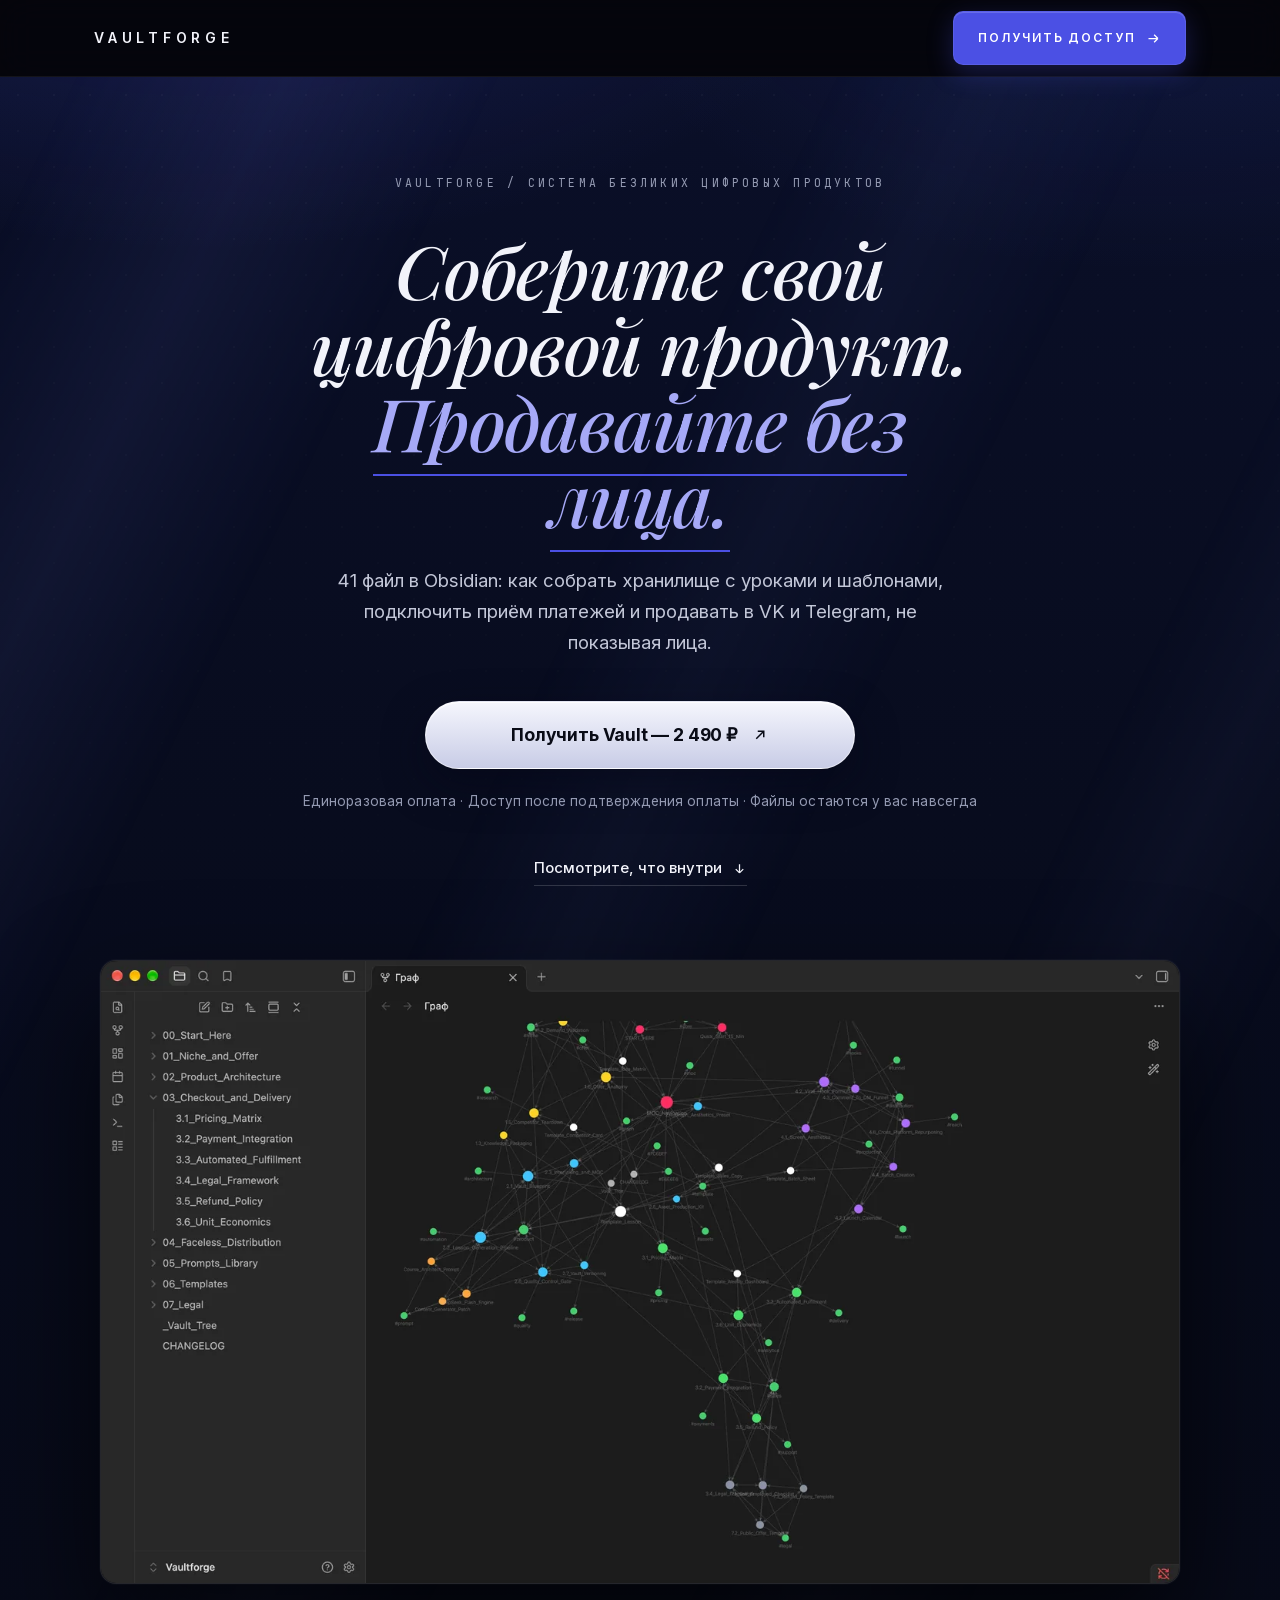
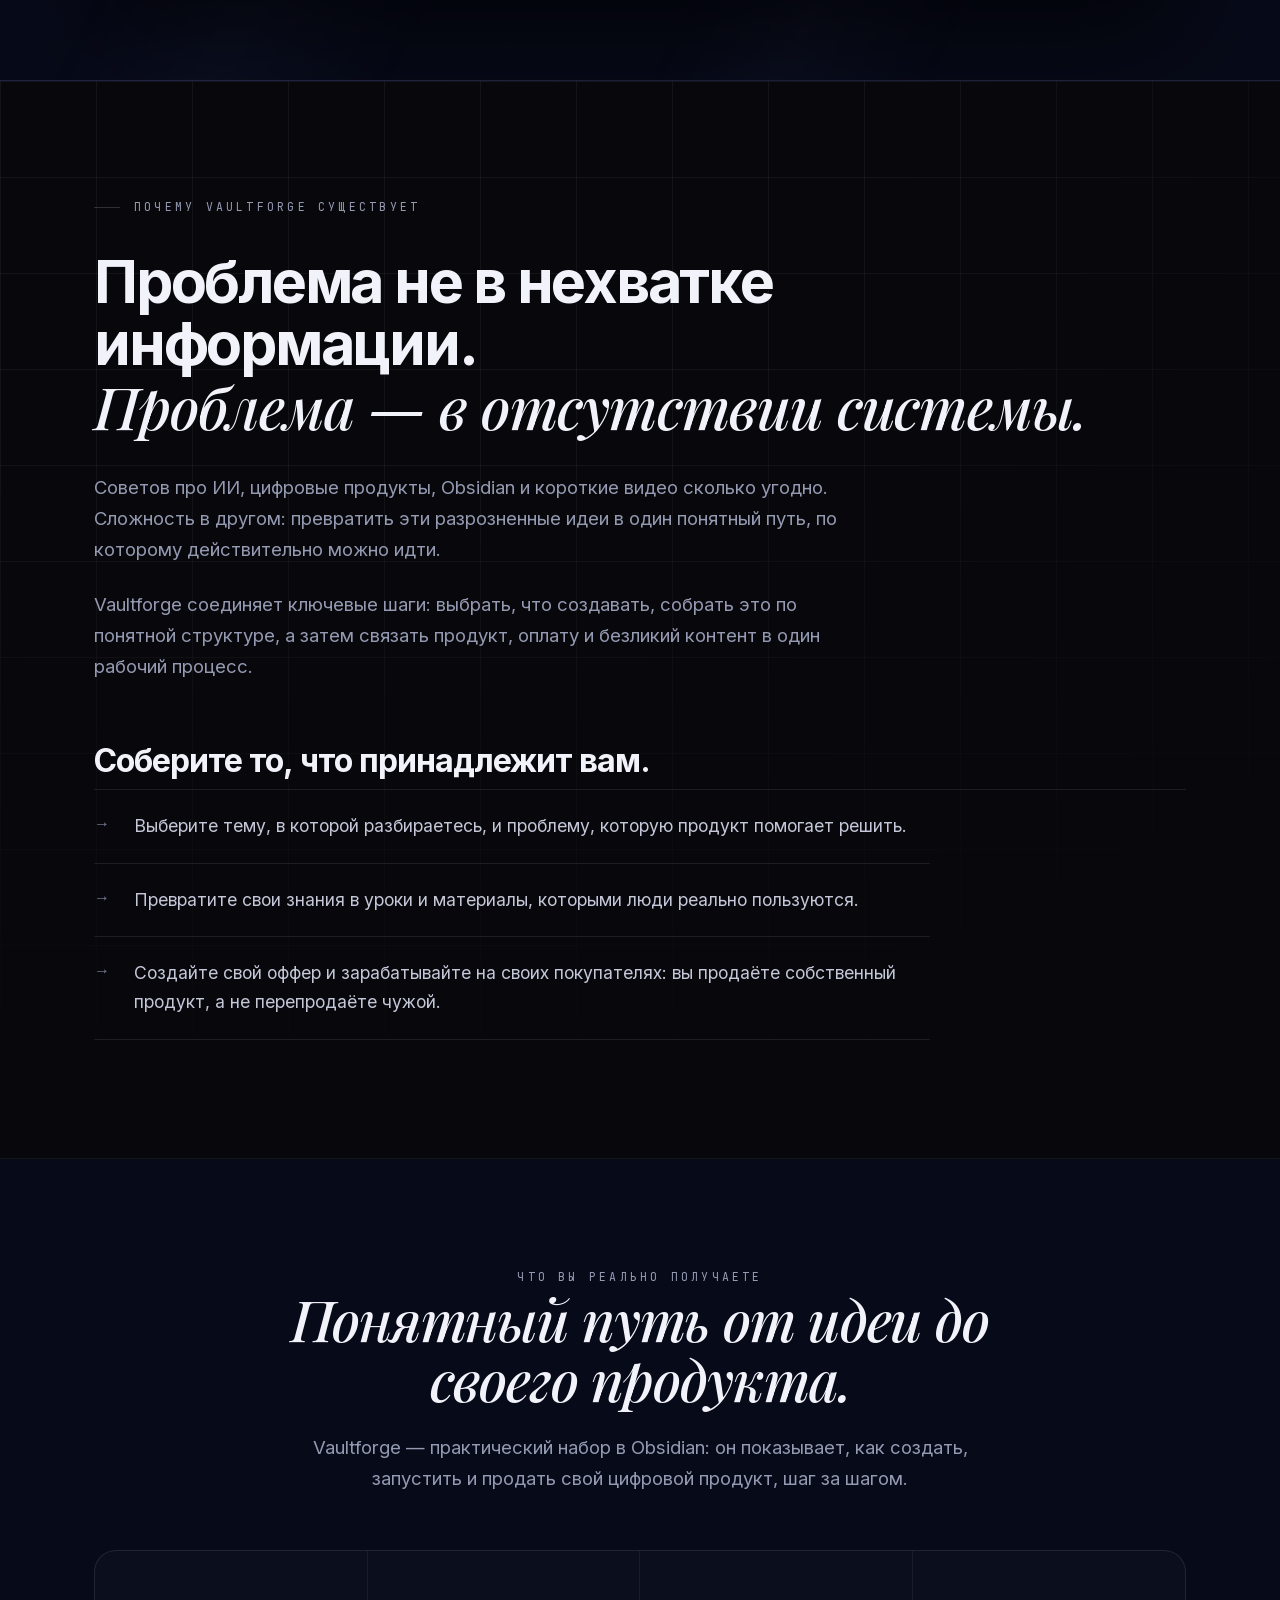
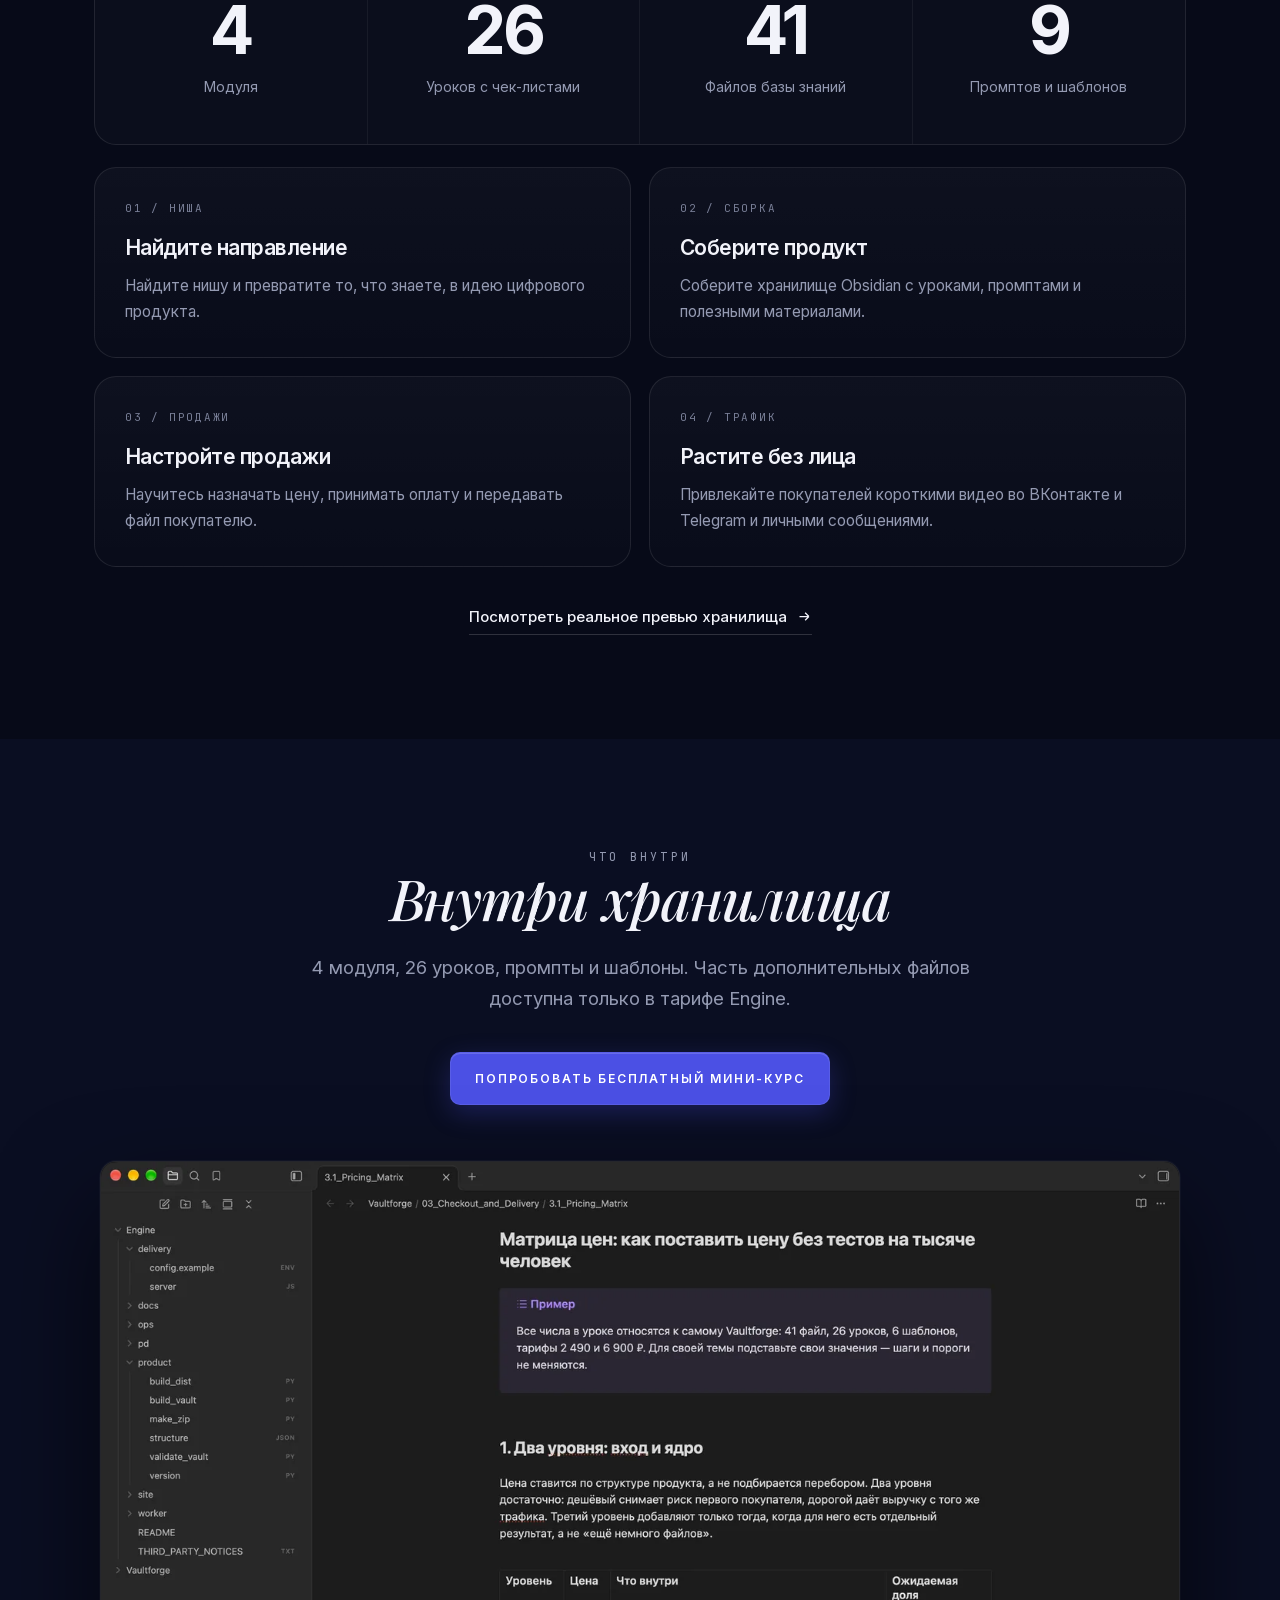
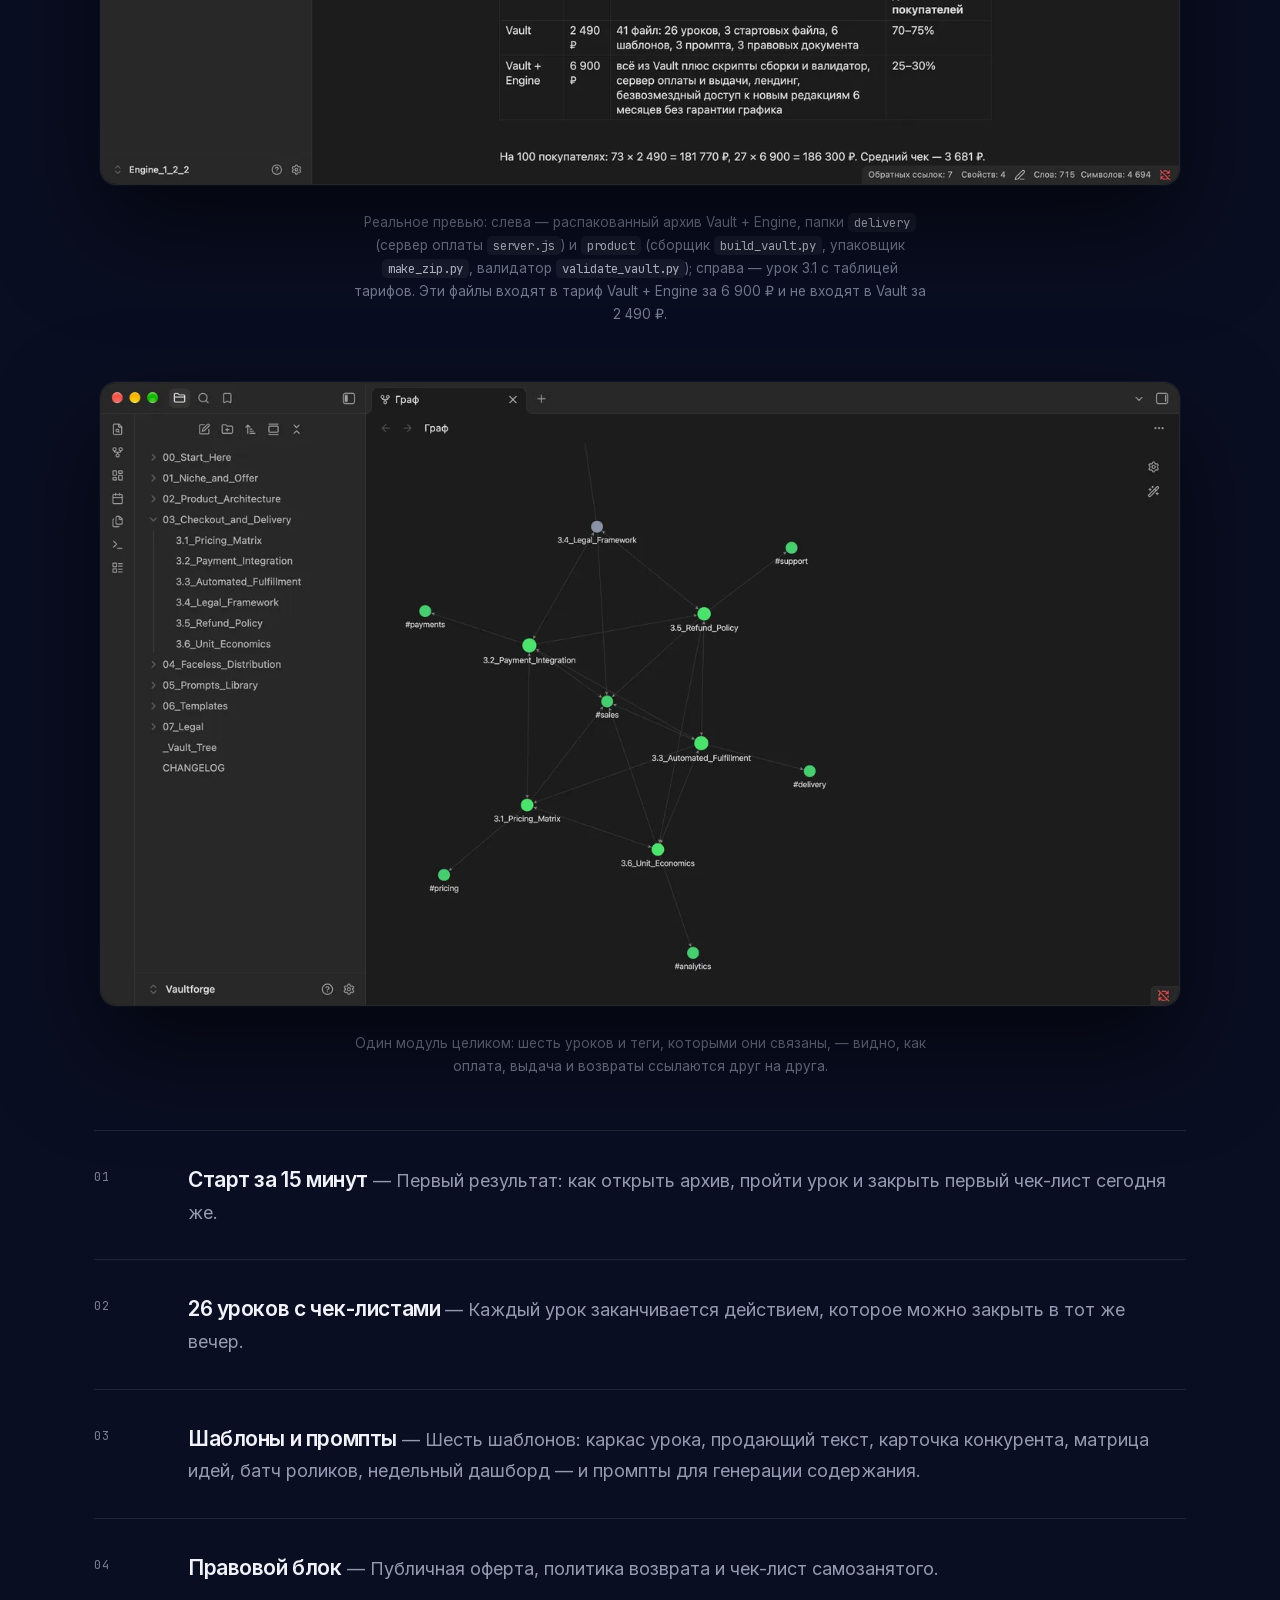
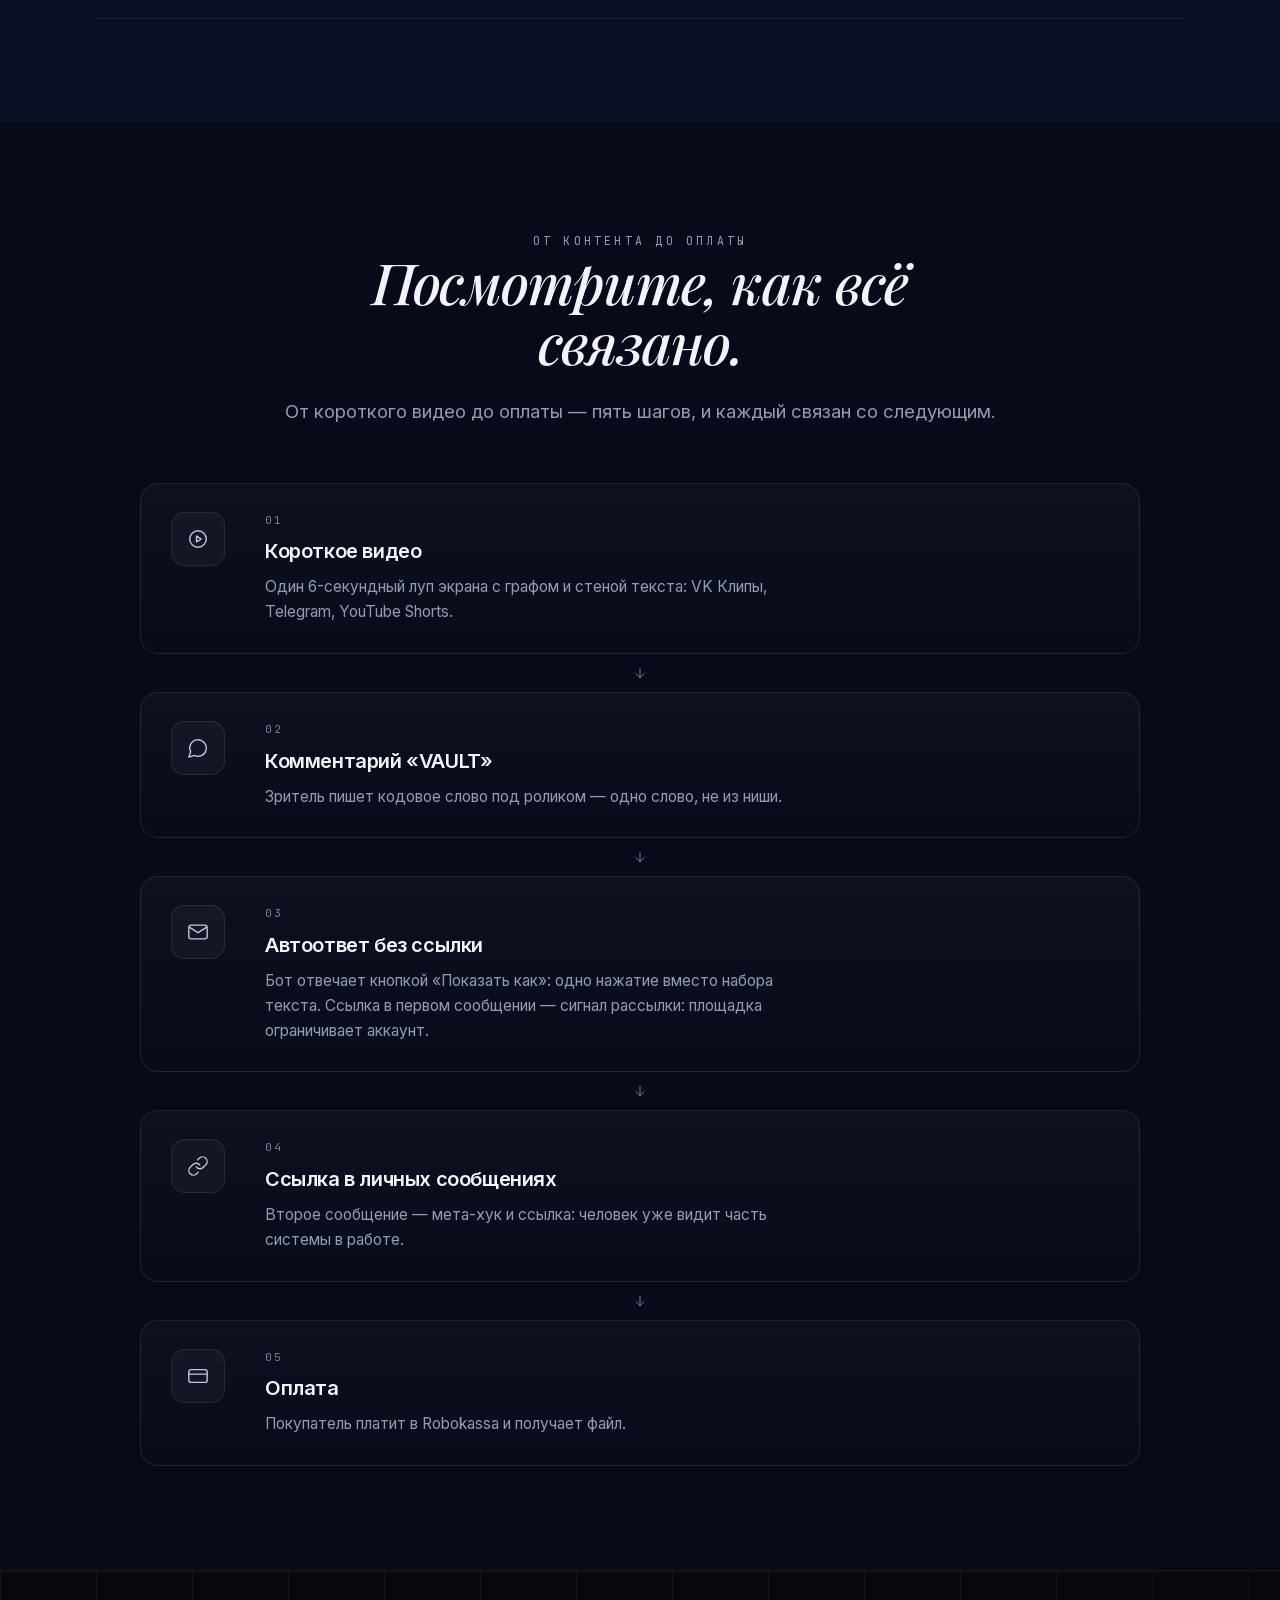
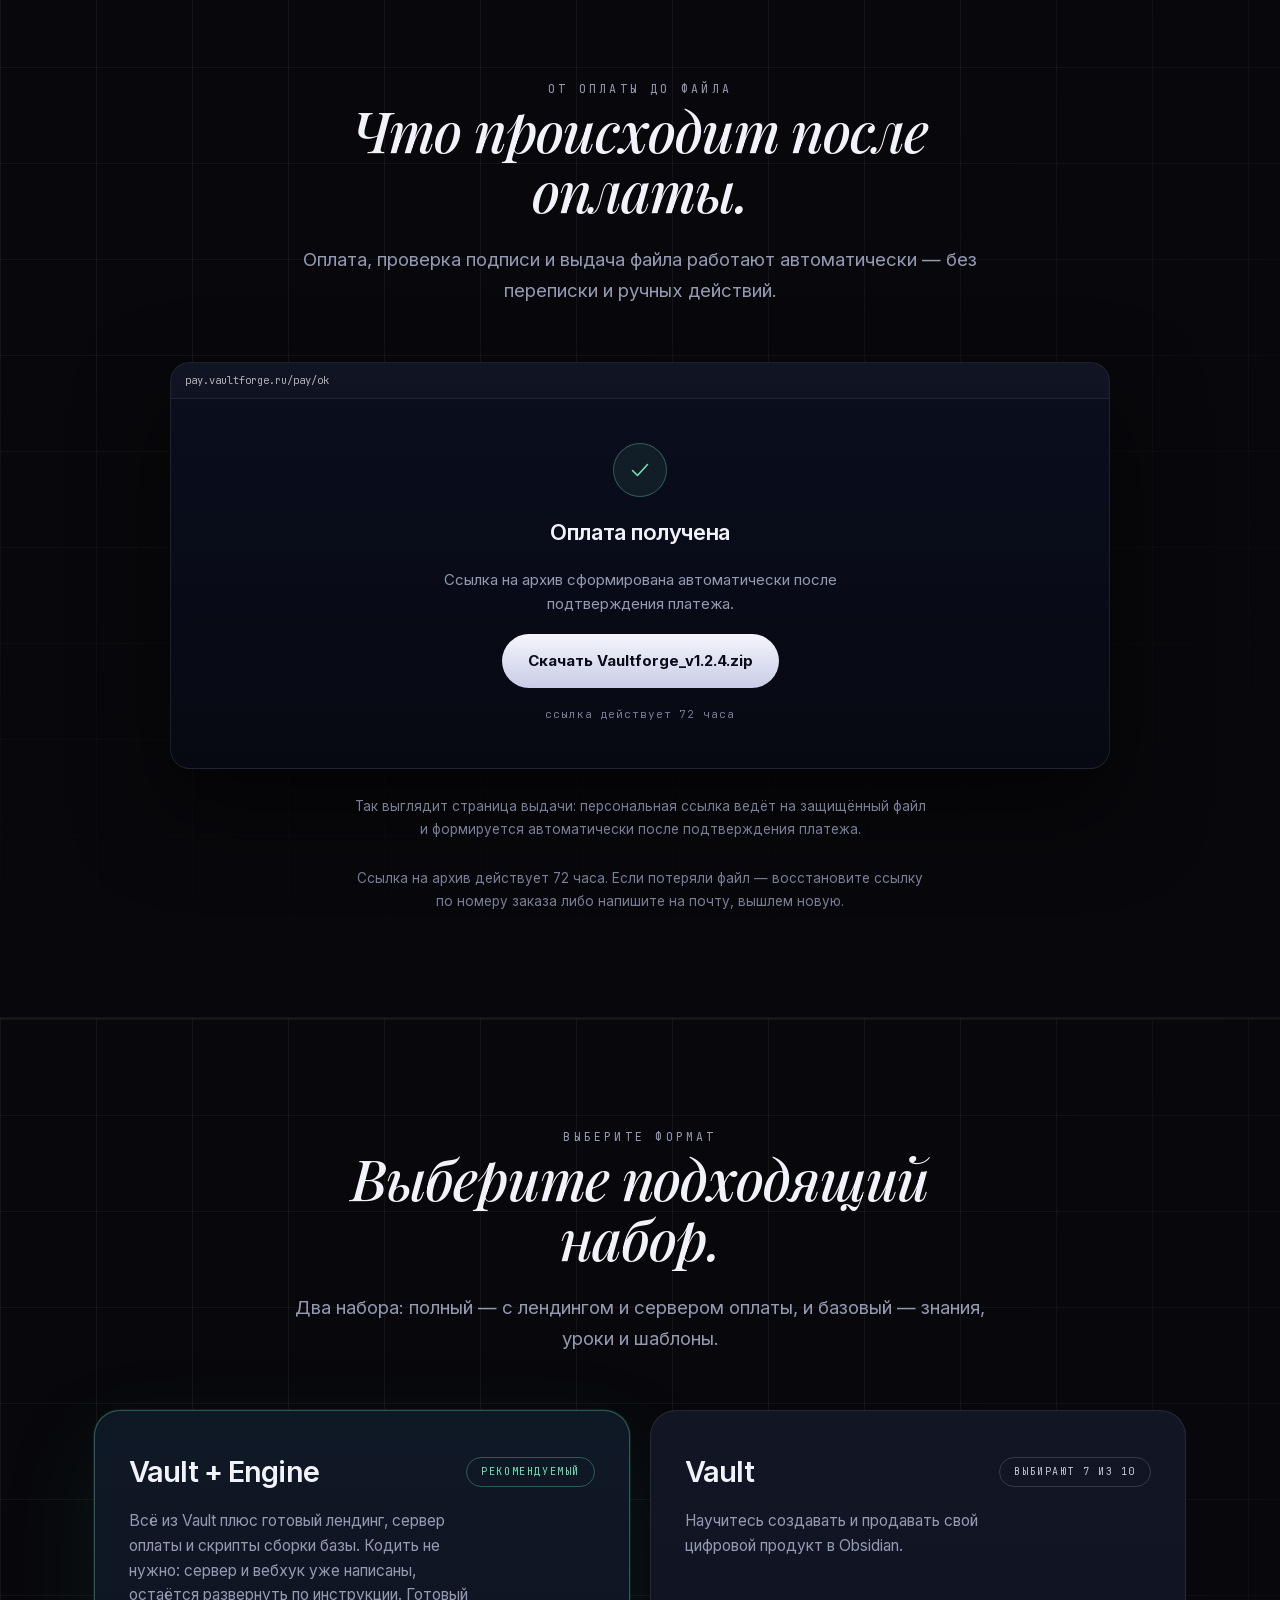
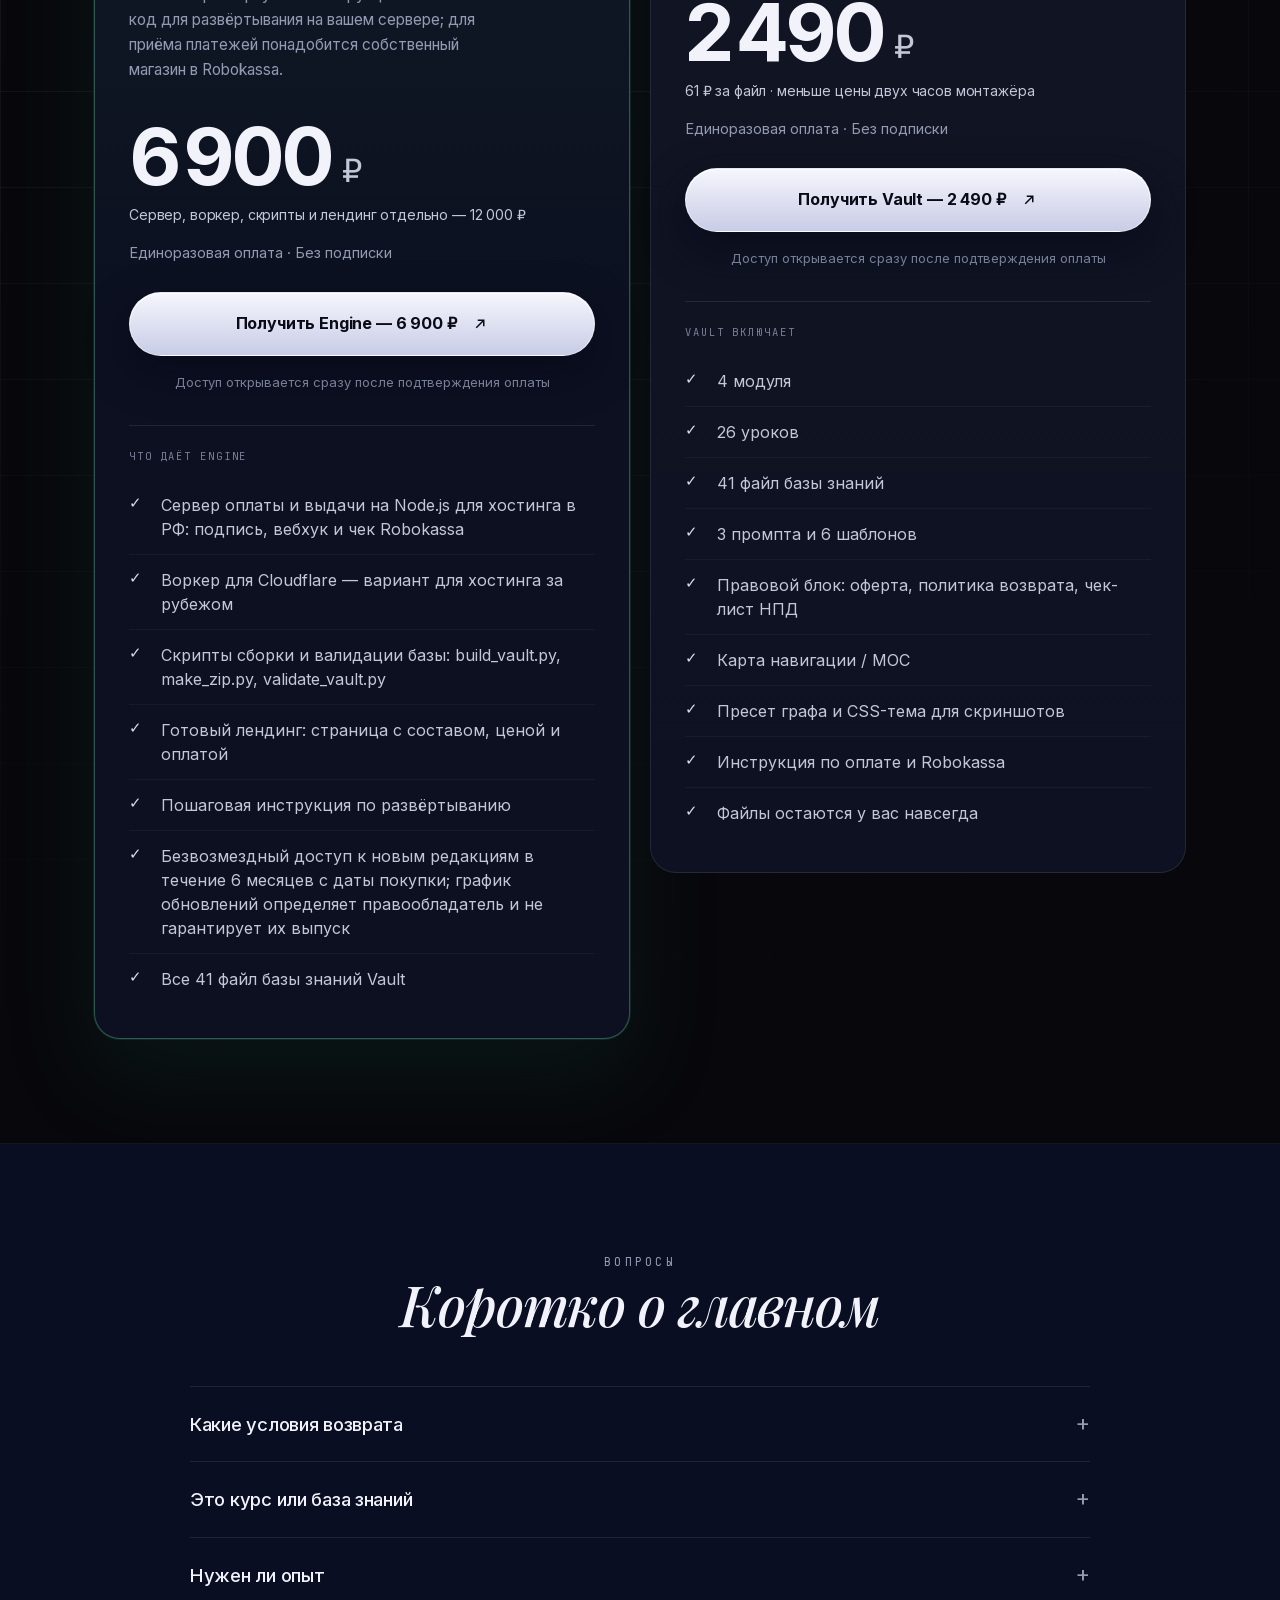
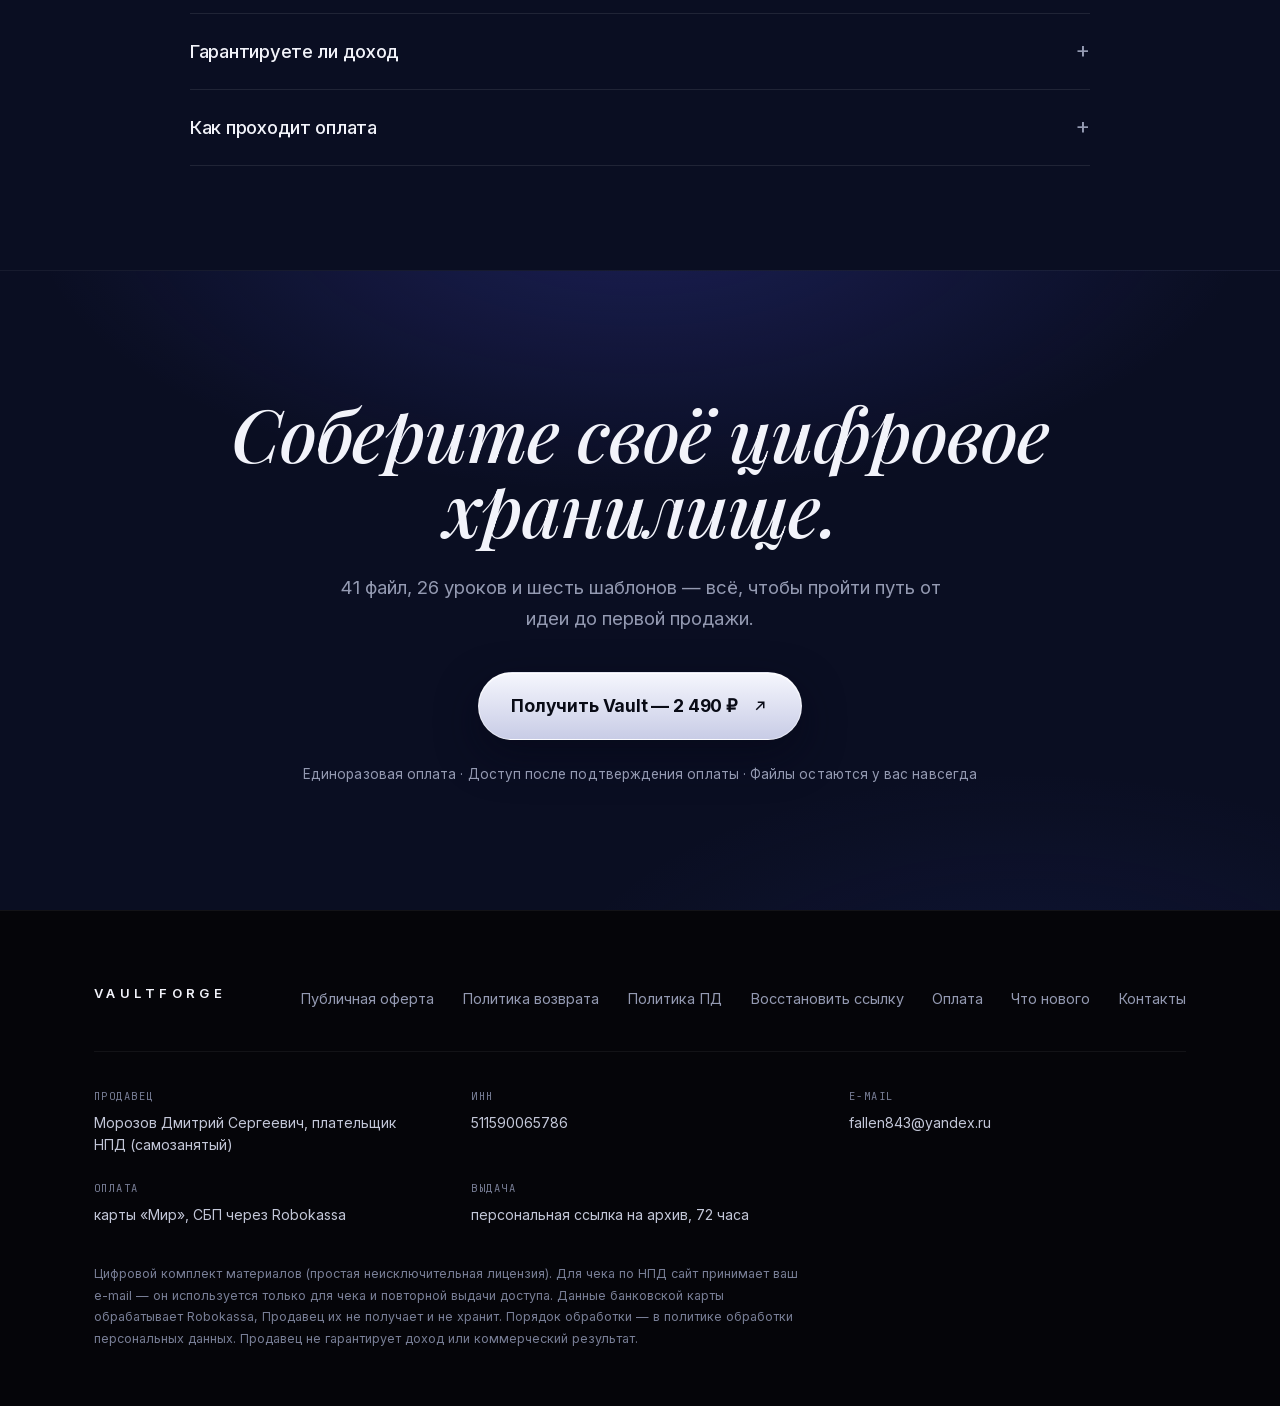
==== index.html @ d1268fa6 "Добавить бесплатный мини-курс на лендинг и уточнить восстановление" ====
<!doctype html>
<html lang="ru">
<head>
<meta charset="utf-8">
<meta name="viewport" content="width=device-width, initial-scale=1">
<title>Vaultforge — система безликих цифровых продуктов</title>
<meta name="description" content="База знаний в Obsidian: как собрать цифровой продукт, подключить оплату и продавать без лица и блога. 41 файл, 26 уроков, шаблоны и документы.">
<meta name="theme-color" content="#050509">
<meta property="og:type" content="website">
<meta property="og:site_name" content="Vaultforge">
<meta property="og:locale" content="ru_RU">
<meta property="og:title" content="Vaultforge — система безликих цифровых продуктов">
<meta property="og:description" content="41 файл в Obsidian: как собрать свой цифровой продукт, подключить оплату и продавать без лица. 26 уроков с чек-листами.">
<meta property="og:url" content="https://vaultforge.ru/">
<meta property="og:image" content="https://vaultforge.ru/assets/vault-preview-og.jpg">
<meta property="og:image:width" content="1200">
<meta property="og:image:height" content="693">
<meta name="twitter:card" content="summary_large_image">
<meta name="twitter:title" content="Vaultforge — система безликих цифровых продуктов">
<meta name="twitter:description" content="41 файл в Obsidian: как собрать свой цифровой продукт, подключить оплату и продавать без лица.">
<meta name="twitter:image" content="https://vaultforge.ru/assets/vault-preview-og.jpg">
<link rel="canonical" href="https://vaultforge.ru/">
<link rel="icon" href="data:image/svg+xml,%3Csvg xmlns='http://www.w3.org/2000/svg' viewBox='0 0 64 64'%3E%3Crect width='64' height='64' rx='14' fill='%2308080C'/%3E%3Ccircle cx='32' cy='33' r='13' fill='%234B50E4'/%3E%3C/svg%3E">
<link rel="stylesheet" href="assets/style.css">
<script type="application/ld+json">
{
  "@context": "https://schema.org",
  "@type": "Product",
  "name": "Vaultforge",
  "description": "База знаний в Obsidian: как собрать цифровой продукт, подключить оплату и продавать без лица и блога. 41 файл, 26 уроков с чек-листами, промпты и шаблоны.",
  "image": "https://vaultforge.ru/assets/vault-preview-og.jpg",
  "brand": { "@type": "Brand", "name": "Vaultforge" },
  "offers": [
    {
      "@type": "Offer",
      "name": "Vault + Engine",
      "url": "https://vaultforge.ru/checkout.html",
      "price": "6900",
      "priceCurrency": "RUB",
      "availability": "https://schema.org/InStock"
    },
    {
      "@type": "Offer",
      "name": "Vault",
      "url": "https://vaultforge.ru/checkout.html",
      "price": "2490",
      "priceCurrency": "RUB",
      "availability": "https://schema.org/InStock"
    }
  ]
}
</script>
</head>
<body>

<a class="skip-link" href="#main">Перейти к содержанию</a>

<header class="site-header">
  <div class="wrap">
    <a class="brand" href="/">VAULTFORGE</a>
    <a class="btn-access" href="checkout.html#plans">ПОЛУЧИТЬ ДОСТУП
      <svg width="15" height="15" viewBox="0 0 24 24" fill="none" stroke="currentColor" stroke-width="2" aria-hidden="true"><path d="M4 12h15m0 0-6-6m6 6-6 6"/></svg>
    </a>
  </div>
</header>

<main id="main">

  <section class="hero" aria-labelledby="t-hero">
    <div class="hero-beams" aria-hidden="true"></div>
    <div class="wrap">
      <p class="eyebrow reveal">VAULTFORGE / СИСТЕМА БЕЗЛИКИХ ЦИФРОВЫХ ПРОДУКТОВ</p>
      <h1 class="display reveal" id="t-hero">Соберите свой цифровой продукт. <em>Продавайте без лица.</em></h1>
      <p class="lead reveal">41 файл в Obsidian: как собрать хранилище с уроками и шаблонами, подключить приём платежей и продавать в VK и Telegram, не показывая лица.</p>
      <a class="btn-pill reveal" href="checkout.html#plan-vault">Получить Vault — 2 490 ₽
        <svg width="18" height="18" viewBox="0 0 24 24" fill="none" stroke="currentColor" stroke-width="2" aria-hidden="true"><path d="M7 17 17 7M9 7h8v8"/></svg>
      </a>
      <p class="micro reveal">Единоразовая оплата · Доступ после подтверждения оплаты · Файлы остаются у вас навсегда</p>
      <a class="scroll-link reveal" href="#inside">Посмотрите, что внутри
        <svg width="15" height="15" viewBox="0 0 24 24" fill="none" stroke="currentColor" stroke-width="2" aria-hidden="true"><path d="M12 5v14m0 0 6-6m-6 6-6-6"/></svg>
      </a>
            <figure class="device device--hero">
        <img class="device-img"
             src="assets/vault-preview-1400.webp"
             srcset="assets/vault-preview-1400.webp 1400w, assets/vault-preview-2100.webp 2100w"
             sizes="(max-width: 820px) 100vw, 1080px"
             width="1400" height="808"
             alt="Окно Obsidian с хранилищем Vaultforge: граф связей 41 файла базы знаний, цветовые группы по модулям и раскрытая папка 03_Checkout_and_Delivery с уроками 3.1–3.6"
             decoding="async">
      </figure>
    </div>
  </section>

  <section class="manifesto" aria-labelledby="t-manifesto">
    <div class="wrap">
      <p class="eyebrow eyebrow--dash reveal">ПОЧЕМУ VAULTFORGE СУЩЕСТВУЕТ</p>
      <h2 class="h2-sans reveal" id="t-manifesto"><span class="manifesto-claim">Проблема не в нехватке информации.</span><span class="serif-italic">Проблема — в отсутствии системы.</span></h2>
      <p class="lead reveal">Советов про ИИ, цифровые продукты, Obsidian и короткие видео сколько угодно. Сложность в другом: превратить эти разрозненные идеи в один понятный путь, по которому действительно можно идти.</p>
      <p class="lead reveal">Vaultforge соединяет ключевые шаги: выбрать, что создавать, собрать это по понятной структуре, а затем связать продукт, оплату и безликий контент в один рабочий процесс.</p>
      <h3 class="manifesto-h3 reveal">Соберите то, что принадлежит вам.</h3>
      <ul class="points">
        <li class="point reveal">Выберите тему, в которой разбираетесь, и проблему, которую продукт помогает решить.</li>
        <li class="point reveal">Превратите свои знания в уроки и материалы, которыми люди реально пользуются.</li>
        <li class="point reveal">Создайте свой оффер и зарабатывайте на своих покупателях: вы продаёте собственный продукт, а не перепродаёте чужой.</li>
      </ul>
    </div>
  </section>

  <section class="section section--navy" aria-labelledby="t-get">
    <div class="wrap">
      <div class="section-head is-center">
        <p class="eyebrow reveal">ЧТО ВЫ РЕАЛЬНО ПОЛУЧАЕТЕ</p>
        <h2 class="h2-serif reveal" id="t-get">Понятный путь от идеи до своего продукта.</h2>
        <p class="lead reveal">Vaultforge — практический набор в Obsidian: он показывает, как создать, запустить и продать свой цифровой продукт, шаг за шагом.</p>
      </div>

      <div class="stats-grid">
        <div class="stat-cell reveal">
          <p class="stat-num">4</p>
          <p class="stat-label">Модуля</p>
        </div>
        <div class="stat-cell reveal">
          <p class="stat-num">26</p>
          <p class="stat-label">Уроков с чек-листами</p>
        </div>
        <div class="stat-cell reveal">
          <p class="stat-num">41</p>
          <p class="stat-label">Файлов базы знаний</p>
        </div>
        <div class="stat-cell reveal">
          <p class="stat-num">9</p>
          <p class="stat-label">Промптов и шаблонов</p>
        </div>
      </div>

      <div class="module-cards">
        <article class="module-card reveal">
          <span class="num">01 / НИША</span>
          <h3>Найдите направление</h3>
          <p>Найдите нишу и превратите то, что знаете, в идею цифрового продукта.</p>
        </article>
        <article class="module-card reveal">
          <span class="num">02 / СБОРКА</span>
          <h3>Соберите продукт</h3>
          <p>Соберите хранилище Obsidian с уроками, промптами и полезными материалами.</p>
        </article>
        <article class="module-card reveal">
          <span class="num">03 / ПРОДАЖИ</span>
          <h3>Настройте продажи</h3>
          <p>Научитесь назначать цену, принимать оплату и передавать файл покупателю.</p>
        </article>
        <article class="module-card reveal">
          <span class="num">04 / ТРАФИК</span>
          <h3>Растите без лица</h3>
          <p>Привлекайте покупателей короткими видео во ВКонтакте и Telegram и личными сообщениями.</p>
        </article>
      </div>

      <div class="links-row">
        <a class="link-arrow reveal" href="#inside">Посмотреть реальное превью хранилища
          <svg width="15" height="15" viewBox="0 0 24 24" fill="none" stroke="currentColor" stroke-width="2" aria-hidden="true"><path d="M4 12h15m0 0-6-6m6 6-6 6"/></svg>
        </a>
      </div>
    </div>
  </section>

  <section class="section section--navy2" id="inside" aria-labelledby="t-inside">
    <div class="wrap">
      <div class="section-head is-center">
        <p class="eyebrow reveal">ЧТО ВНУТРИ</p>
        <h2 class="h2-serif reveal" id="t-inside">Внутри хранилища</h2>
        <p class="lead reveal">4 модуля, 26 уроков, промпты и шаблоны. Часть дополнительных файлов доступна только в тарифе Engine.</p>
      </div>
      <div class="links-row" data-vaultforge-only><a class="btn-access reveal" href="/docs/obsidian-course-template.html">Попробовать бесплатный мини-курс</a></div>
            <figure class="device device--full">
        <img class="device-img"
             src="assets/vault-engine-1400.webp"
             srcset="assets/vault-engine-1400.webp 1400w, assets/vault-engine-2100.webp 2100w"
             sizes="(max-width: 820px) 100vw, 1080px"
             width="1400" height="808"
             alt="Окно Obsidian с распакованным архивом Vault + Engine: папка Engine с server.js и build_vault.py и открытый урок 3.1 с таблицей тарифов 2 490 и 6 900 ₽"
             loading="lazy" decoding="async">
      </figure>
      <p class="preview-note reveal">Реальное превью: слева — распакованный архив Vault + Engine, папки <code>delivery</code> (сервер оплаты <code>server.js</code>) и <code>product</code> (сборщик <code>build_vault.py</code>, упаковщик <code>make_zip.py</code>, валидатор <code>validate_vault.py</code>); справа — урок 3.1 с таблицей тарифов. Эти файлы входят в тариф Vault + Engine за 6 900 ₽ и не входят в Vault за 2 490 ₽.</p>

      <figure class="device device--full">
        <img class="device-img"
             src="assets/vault-module-1400.webp"
             srcset="assets/vault-module-1400.webp 1400w, assets/vault-module-2100.webp 2100w"
             sizes="(max-width: 820px) 100vw, 1080px"
             width="1400" height="808"
             alt="Граф Obsidian, отфильтрованный по модулю 03: шесть уроков — оплата, выдача, юридическая база, возвраты, юнит-экономика — и теги, которые их связывают"
             loading="lazy" decoding="async">
      </figure>
      <p class="preview-note reveal">Один модуль целиком: шесть уроков и теги, которыми они связаны, — видно, как оплата, выдача и возвраты ссылаются друг на друга.</p>

      <div class="modules">
        <div class="module-row reveal">
          <div class="module-num">01</div>
          <p><b class="module-head">Старт за 15 минут</b> — <span class="module-desc">Первый результат: как открыть архив, пройти урок и закрыть первый чек-лист сегодня же.</span></p>
        </div>
        <div class="module-row reveal">
          <div class="module-num">02</div>
          <p><b class="module-head">26 уроков с чек-листами</b> — <span class="module-desc">Каждый урок заканчивается действием, которое можно закрыть в тот же вечер.</span></p>
        </div>
        <div class="module-row reveal">
          <div class="module-num">03</div>
          <p><b class="module-head">Шаблоны и промпты</b> — <span class="module-desc">Шесть шаблонов: каркас урока, продающий текст, карточка конкурента, матрица идей, батч роликов, недельный дашборд — и промпты для генерации содержания.</span></p>
        </div>
        <div class="module-row reveal">
          <div class="module-num">04</div>
          <p><b class="module-head">Правовой блок</b> — <span class="module-desc">Публичная оферта, политика возврата и чек-лист самозанятого.</span></p>
        </div>
      </div>
    </div>
  </section>

  <section class="section section--navy" id="flow" aria-labelledby="t-flow">
    <div class="wrap">
      <div class="section-head is-center">
        <p class="eyebrow reveal">ОТ КОНТЕНТА ДО ОПЛАТЫ</p>
        <h2 class="h2-serif reveal" id="t-flow">Посмотрите, как всё связано.</h2>
        <p class="lead reveal">От короткого видео до оплаты — пять шагов, и каждый связан со следующим.</p>
      </div>

      <div class="flow">
        <div class="flow-step reveal">
          <div class="flow-icon" aria-hidden="true">
            <svg viewBox="0 0 24 24" width="24" height="24" fill="none" stroke="currentColor" stroke-width="1.5" stroke-linecap="round" stroke-linejoin="round" aria-hidden="true">
              <circle cx="12" cy="12" r="9"/>
              <path d="M10.4 8.8v6.4l5.2-3.2z"/>
            </svg>
          </div>
          <div class="flow-body">
            <span class="flow-num">01</span>
            <h3 class="flow-title">Короткое видео</h3>
            <p class="flow-sub">Один 6-секундный луп экрана с графом и стеной текста: VK Клипы, Telegram, YouTube Shorts.</p>
          </div>
        </div>

        <div class="flow-arrow" aria-hidden="true">
          <svg viewBox="0 0 24 24" width="24" height="24" fill="none" stroke="currentColor" stroke-width="1.5" stroke-linecap="round" stroke-linejoin="round" aria-hidden="true">
            <path d="M12 5v14m0 0 6-6m-6 6-6-6"/>
          </svg>
        </div>

        <div class="flow-step reveal">
          <div class="flow-icon" aria-hidden="true">
            <svg viewBox="0 0 24 24" width="24" height="24" fill="none" stroke="currentColor" stroke-width="1.5" stroke-linecap="round" stroke-linejoin="round" aria-hidden="true">
              <path d="M7.9 20A9 9 0 1 0 4 16.1L2 22Z"/>
            </svg>
          </div>
          <div class="flow-body">
            <span class="flow-num">02</span>
            <h3 class="flow-title">Комментарий «VAULT»</h3>
            <p class="flow-sub">Зритель пишет кодовое слово под роликом — одно слово, не из ниши.</p>
          </div>
        </div>

        <div class="flow-arrow" aria-hidden="true">
          <svg viewBox="0 0 24 24" width="24" height="24" fill="none" stroke="currentColor" stroke-width="1.5" stroke-linecap="round" stroke-linejoin="round" aria-hidden="true">
            <path d="M12 5v14m0 0 6-6m-6 6-6-6"/>
          </svg>
        </div>

        <div class="flow-step reveal">
          <div class="flow-icon" aria-hidden="true">
            <svg viewBox="0 0 24 24" width="24" height="24" fill="none" stroke="currentColor" stroke-width="1.5" stroke-linecap="round" stroke-linejoin="round" aria-hidden="true">
              <rect x="2" y="4.5" width="20" height="15" rx="2.5"/>
              <path d="m3 7 8.4 5.4a1.2 1.2 0 0 0 1.2 0L21 7"/>
            </svg>
          </div>
          <div class="flow-body">
            <span class="flow-num">03</span>
            <h3 class="flow-title">Автоответ без ссылки</h3>
            <p class="flow-sub">Бот отвечает кнопкой «Показать как»: одно нажатие вместо набора текста. Ссылка в первом сообщении — сигнал рассылки: площадка ограничивает аккаунт.</p>
          </div>
        </div>

        <div class="flow-arrow" aria-hidden="true">
          <svg viewBox="0 0 24 24" width="24" height="24" fill="none" stroke="currentColor" stroke-width="1.5" stroke-linecap="round" stroke-linejoin="round" aria-hidden="true">
            <path d="M12 5v14m0 0 6-6m-6 6-6-6"/>
          </svg>
        </div>

        <div class="flow-step reveal">
          <div class="flow-icon" aria-hidden="true">
            <svg viewBox="0 0 24 24" width="24" height="24" fill="none" stroke="currentColor" stroke-width="1.5" stroke-linecap="round" stroke-linejoin="round" aria-hidden="true">
              <path d="M10 13a5 5 0 0 0 7.54.54l3-3a5 5 0 0 0-7.07-7.07l-1.72 1.71"/>
              <path d="M14 11a5 5 0 0 0-7.54-.54l-3 3a5 5 0 0 0 7.07 7.07l1.71-1.71"/>
            </svg>
          </div>
          <div class="flow-body">
            <span class="flow-num">04</span>
            <h3 class="flow-title">Ссылка в личных сообщениях</h3>
            <p class="flow-sub">Второе сообщение — мета-хук и ссылка: человек уже видит часть системы в работе.</p>
          </div>
        </div>

        <div class="flow-arrow" aria-hidden="true">
          <svg viewBox="0 0 24 24" width="24" height="24" fill="none" stroke="currentColor" stroke-width="1.5" stroke-linecap="round" stroke-linejoin="round" aria-hidden="true">
            <path d="M12 5v14m0 0 6-6m-6 6-6-6"/>
          </svg>
        </div>

        <div class="flow-step reveal">
          <div class="flow-icon" aria-hidden="true">
            <svg viewBox="0 0 24 24" width="24" height="24" fill="none" stroke="currentColor" stroke-width="1.5" stroke-linecap="round" stroke-linejoin="round" aria-hidden="true">
              <rect x="2" y="5" width="20" height="14" rx="2.5"/>
              <path d="M2 10h20"/>
            </svg>
          </div>
          <div class="flow-body">
            <span class="flow-num">05</span>
            <h3 class="flow-title">Оплата</h3>
            <p class="flow-sub">Покупатель платит в Robokassa и получает файл.</p>
          </div>
        </div>
      </div>
    </div>
  </section>

  <section class="section section--grid" id="after" aria-labelledby="t-after">
    <div class="wrap">
      <div class="section-head is-center">
        <p class="eyebrow reveal">ОТ ОПЛАТЫ ДО ФАЙЛА</p>
        <h2 class="h2-serif reveal" id="t-after">Что происходит после оплаты.</h2>
        <p class="lead reveal">Оплата, проверка подписи и выдача файла работают автоматически — без переписки и ручных действий.</p>
      </div>

      <div class="shot reveal" role="img" aria-label="Страница выдачи после оплаты: ссылка на архив сформирована и действует 72 часа">
        <div class="shot-bar">pay.vaultforge.ru/pay/ok</div>
        <div class="shot-body">
          <div class="shot-check">
            <svg viewBox="0 0 24 24" width="24" height="24" fill="none" stroke="currentColor" stroke-width="1.5" stroke-linecap="round" stroke-linejoin="round" aria-hidden="true">
              <path d="m4.5 12.5 5 5 10-11"/>
            </svg>
          </div>
          <p class="shot-title">Оплата получена</p>
          <p class="shot-sub">Ссылка на архив сформирована автоматически после подтверждения платежа.</p>
          <span class="shot-btn">Скачать Vaultforge_v1.2.4.zip</span>
          <p class="shot-meta">ссылка действует 72 часа</p>
        </div>
      </div>
      <p class="preview-note reveal">Так выглядит страница выдачи: персональная ссылка ведёт на защищённый файл и формируется автоматически после подтверждения платежа.</p>
      <p class="preview-note reveal">Ссылка на архив действует 72 часа. Если потеряли файл — <a href="/reissue.html">восстановите ссылку</a> по номеру заказа либо напишите на <a href="mailto:fallen843@yandex.ru">почту</a>, вышлем новую.</p>
    </div>
  </section>

  <section class="section section--grid" id="pricing" aria-labelledby="t-pricing">
    <div class="wrap">
      <div class="section-head is-center">
        <p class="eyebrow reveal">ВЫБЕРИТЕ ФОРМАТ</p>
        <h2 class="h2-serif reveal" id="t-pricing">Выберите подходящий набор.</h2>
        <p class="lead reveal">Два набора: полный — с лендингом и сервером оплаты, и базовый — знания, уроки и шаблоны.</p>
      </div>

      <div class="plans">
        <article class="plan plan--featured reveal">
          <div class="plan-head">
            <h3 class="plan-name">Vault + Engine</h3>
            <span class="plan-tag">Рекомендуемый</span>
          </div>
          <p class="plan-desc">Всё из Vault плюс готовый лендинг, сервер оплаты и скрипты сборки базы. Кодить не нужно: сервер и вебхук уже написаны, остаётся развернуть по инструкции. Готовый код для развёртывания на вашем сервере; для приёма платежей понадобится собственный магазин в Robokassa.</p>
          <div class="plan-price">6 900 <span class="cur">₽</span></div>
          <p class="plan-anchor">Сервер, воркер, скрипты и лендинг отдельно — 12 000 ₽</p>
          <p class="plan-sub">Единоразовая оплата · Без подписки</p>
          <a class="btn-pill" href="checkout.html#plan-engine">Получить Engine — 6 900 ₽ <svg width="18" height="18" viewBox="0 0 24 24" fill="none" stroke="currentColor" stroke-width="2" aria-hidden="true"><path d="M7 17 17 7M9 7h8v8"/></svg></a>
          <p class="plan-micro">Доступ открывается сразу после подтверждения оплаты</p>
          <p class="plan-divider">Что даёт Engine</p>
          <ul class="checklist">
            <li>Сервер оплаты и выдачи на Node.js для хостинга в РФ: подпись, вебхук и чек Robokassa</li>
            <li>Воркер для Cloudflare — вариант для хостинга за рубежом</li>
            <li>Скрипты сборки и валидации базы: build_vault.py, make_zip.py, validate_vault.py</li>
            <li>Готовый лендинг: страница с составом, ценой и оплатой</li>
            <li>Пошаговая инструкция по развёртыванию</li>
            <li>Безвозмездный доступ к новым редакциям в течение 6 месяцев с даты покупки; график обновлений определяет правообладатель и не гарантирует их выпуск</li>
            <li>Все 41 файл базы знаний Vault</li>
          </ul>
        </article>

        <article class="plan reveal">
          <div class="plan-head">
            <h3 class="plan-name">Vault</h3>
            <span class="plan-tag plan-tag--muted">Выбирают 7 из 10</span>
          </div>
          <p class="plan-desc">Научитесь создавать и продавать свой цифровой продукт в Obsidian.</p>
          <div class="plan-price">2 490 <span class="cur">₽</span></div>
          <p class="plan-anchor">61 ₽ за файл · меньше цены двух часов монтажёра</p>
          <p class="plan-sub">Единоразовая оплата · Без подписки</p>
          <a class="btn-pill" href="checkout.html#plan-vault">Получить Vault — 2 490 ₽ <svg width="18" height="18" viewBox="0 0 24 24" fill="none" stroke="currentColor" stroke-width="2" aria-hidden="true"><path d="M7 17 17 7M9 7h8v8"/></svg></a>
          <p class="plan-micro">Доступ открывается сразу после подтверждения оплаты</p>
          <p class="plan-divider">Vault включает</p>
          <ul class="checklist">
            <li>4 модуля</li>
            <li>26 уроков</li>
            <li>41 файл базы знаний</li>
            <li>3 промпта и 6 шаблонов</li>
            <li>Правовой блок: оферта, политика возврата, чек-лист НПД</li>
            <li>Карта навигации / MOC</li>
            <li>Пресет графа и CSS-тема для скриншотов</li>
            <li>Инструкция по оплате и Robokassa</li>
            <li>Файлы остаются у вас навсегда</li>
          </ul>
        </article>
      </div>
    </div>
  </section>

  <section class="section section--navy2" id="faq" aria-labelledby="t-faq">
    <div class="wrap">
      <div class="section-head is-center">
        <p class="eyebrow reveal">ВОПРОСЫ</p>
        <h2 class="h2-serif reveal" id="t-faq">Коротко о главном</h2>
      </div>

      <div class="faq">
        <details class="faq-item reveal">
          <summary>Какие условия возврата</summary>
          <p>Комплект предоставляется по лицензии: после выдачи ссылки возврат за материалы надлежащего качества не производится. Если архив не открывается, состав не совпадает с описанием или ссылка не пришла — напишите на <a href="mailto:fallen843@yandex.ru">fallen843@yandex.ru</a> с номером заказа: устраним проблему или вернём оплату в течение 10 календарных дней. Полные условия — в <a href="legal/refund.html">политике возврата</a>.</p>
        </details>
        <details class="faq-item reveal">
          <summary>Это курс или база знаний</summary>
          <p>База знаний в формате Obsidian: файлы, шаблоны, документы. Видеоуроков нет — есть процедуры и чек-листы.</p>
        </details>
        <details class="faq-item reveal">
          <summary>Нужен ли опыт</summary>
          <p>Нет. Первый результат — за 15 минут по уроку «Старт за 15 минут».</p>
        </details>
        <details class="faq-item reveal">
          <summary>Гарантируете ли доход</summary>
          <p>Нет. Продавец не гарантирует прибыль или коммерческий результат: продукт — инструмент, а не обещание.</p>
        </details>
        <details class="faq-item reveal">
          <summary>Как проходит оплата</summary>
          <p>Карты «Мир» и СБП через Robokassa. После подтверждения платежа открывается страница с персональной ссылкой на скачивание архива: она ведёт на защищённый файл, действует 72 часа и открывается повторно в течение этого срока. Чек формируется в приложении «Мой налог» (налог на профессиональный доход) и отправляется на e-mail, указанный при оплате, в день оплаты. Если чек не пришёл — напишите на <a href="mailto:fallen843@yandex.ru">fallen843@yandex.ru</a>.</p>
        </details>
      </div>
    </div>
  </section>

  <section class="cta-final" aria-labelledby="t-cta">
    <div class="wrap">
      <h2 class="display reveal" id="t-cta">Соберите своё цифровое хранилище.</h2>
      <p class="lead reveal">41 файл, 26 уроков и шесть шаблонов — всё, чтобы пройти путь от идеи до первой продажи.</p>
      <a class="btn-pill reveal" href="checkout.html#plan-vault">Получить Vault — 2 490 ₽
        <svg width="18" height="18" viewBox="0 0 24 24" fill="none" stroke="currentColor" stroke-width="2" aria-hidden="true"><path d="M7 17 17 7M9 7h8v8"/></svg>
      </a>
      <p class="micro reveal">Единоразовая оплата · Доступ после подтверждения оплаты · Файлы остаются у вас навсегда</p>
    </div>
  </section>

</main>

<footer class="site-footer">
  <div class="wrap">
    <div class="footer-top">
      <p class="footer-brand">VAULTFORGE</p>
      <nav class="footer-links" aria-label="Документы и оплата">
        <a href="legal/offer.html">Публичная оферта</a>
        <a href="legal/refund.html">Политика возврата</a>
        <a href="/legal/privacy.html">Политика ПД</a>
        <a href="/reissue.html">Восстановить ссылку</a>
        <a href="checkout.html">Оплата</a>
        <a href="/changelog.html">Что нового</a>
        <a href="mailto:fallen843@yandex.ru">Контакты</a>
      </nav>
    </div>
    <dl class="req-list">
      <div><dt>Продавец</dt><dd>Морозов Дмитрий Сергеевич, плательщик НПД (самозанятый)</dd></div>
      <div><dt>ИНН</dt><dd>511590065786</dd></div>
      <div><dt>E-mail</dt><dd><a href="mailto:fallen843@yandex.ru">fallen843@yandex.ru</a></dd></div>
      <div><dt>Оплата</dt><dd>карты «Мир», СБП через Robokassa</dd></div>
      <div><dt>Выдача</dt><dd>персональная ссылка на архив, 72 часа</dd></div>
    </dl>
    <p class="footer-note">Цифровой комплект материалов (простая неисключительная лицензия). Для чека по НПД сайт принимает ваш e-mail — он используется только для чека и повторной выдачи доступа. Данные банковской карты обрабатывает Robokassa, Продавец их не получает и не хранит. Порядок обработки — в <a href="/legal/privacy.html">политике обработки персональных данных</a>. Продавец не гарантирует доход или коммерческий результат.</p>
  </div>
</footer>

<script>
  document.documentElement.classList.add('js-reveal');
  (function () {
    var items = Array.prototype.slice.call(document.querySelectorAll('.reveal'));
    var reduce = window.matchMedia('(prefers-reduced-motion: reduce)');

    function show(el) { el.classList.add('is-visible'); }
    function showAll() { items.forEach(show); }

    if (reduce.matches || !('IntersectionObserver' in window)) { showAll(); return; }

    var io = new IntersectionObserver(function (entries) {
      entries.forEach(function (entry) {
        if (entry.isIntersecting) { show(entry.target); io.unobserve(entry.target); }
      });
    }, { rootMargin: '0px 0px 10% 0px', threshold: 0.05 });

    items.forEach(function (el) { io.observe(el); });

    // страховка: при быстром скролле IntersectionObserver может пропустить элемент
    var queued = false;
    function sweep() {
      queued = false;
      for (var i = 0; i < items.length; i++) {
        var el = items[i];
        if (el.classList.contains('is-visible')) continue;
        var r = el.getBoundingClientRect();
        if (r.top < window.innerHeight && r.bottom > 0) { show(el); io.unobserve(el); }
      }
    }
    function queue() { if (!queued) { queued = true; window.requestAnimationFrame(sweep); } }

    window.addEventListener('scroll', queue, { passive: true });
    window.addEventListener('resize', queue);
    sweep();
  })();
</script>
</body>
</html>
---- assets/style.css ----
/* =========================================================================
   Vaultforge — design system (копия визуального языка methodory.com)
   Один файл на весь сайт. Токены → типографика → компоненты → адаптив.
   ========================================================================= */

/* ---------- 1. Reset ---------- */
*,*::before,*::after{box-sizing:border-box}
html{-webkit-text-size-adjust:100%}
body,h1,h2,h3,h4,p,figure,blockquote,dl,dd,ul,ol{margin:0}
ul[class],ol[class]{padding:0;list-style:none}
img,svg{max-width:100%;display:block}
button{font:inherit;color:inherit;background:none;border:0;cursor:pointer}
a{color:inherit;text-decoration:none}
:where(a,button,summary,[tabindex]):focus-visible{outline:2px solid #A6A9F7;outline-offset:3px;border-radius:8px}
::selection{background:rgba(75,80,228,.45);color:#fff}

/* ---------- 2. Tokens ---------- */
:root{
  --void:#050509;
  --ink:#08080C;
  --navy:#070A18;
  --navy-2:#0A0E22;
  --navy-3:#0D1330;
  --card:#0A0E1E;
  --card-2:#0C1226;

  --line:rgba(255,255,255,.09);
  --line-soft:rgba(255,255,255,.055);
  --line-strong:rgba(255,255,255,.16);

  --text:#F2F3FA;
  --text-2:#C3C7D8;
  --muted:#949AB2;
  --muted-2:#787E96;

  --indigo:#4B50E4;
  --indigo-2:#5C62F0;
  --violet:#A6A9F7;
  --teal:#6EE7B7;
  --teal-line:rgba(110,231,183,.32);

  --pill-a:#F5F6FD;
  --pill-b:#C8CCE6;
  --grid:rgba(255,255,255,.052);

  --font-sans:"Inter","SF Pro Display",-apple-system,BlinkMacSystemFont,"Segoe UI",Roboto,"Helvetica Neue",Arial,sans-serif;
  --font-serif:"Playfair Display","Times New Roman",Georgia,serif;
  --font-mono:"JetBrains Mono","SF Mono",ui-monospace,Menlo,Consolas,monospace;

  --wrap:1140px;
  --radius:22px;
  --radius-lg:26px;
}

/* ---------- 2b. Шрифты: локальные, без внешних CDN ----------
   Inter, Playfair Display, JetBrains Mono — variable woff2 (latin + cyrillic),
   файлы лежат в assets/fonts/. Никаких запросов на внешние CDN: IP посетителя
   не уходит третьей стороне (152-ФЗ), сайт не зависит от чужих серверов.
   У каждого семейства один variable-файл на подмножество, поэтому веса
   объявлены диапазоном (font-weight:400 700 и т.д.).
   ------------------------------------------------------------------------ */
@font-face{
  font-family:"Inter";
  font-style:normal;
  font-weight:400 700;
  font-display:swap;
  src:url("fonts/inter-400-700-cyrillic.woff2") format("woff2");
  unicode-range:U+0301,U+0400-045F,U+0490-0491,U+04B0-04B1,U+2116;
}
@font-face{
  font-family:"Inter";
  font-style:normal;
  font-weight:400 700;
  font-display:swap;
  src:url("fonts/inter-400-700-latin.woff2") format("woff2");
  unicode-range:U+0000-00FF,U+0131,U+0152-0153,U+02BB-02BC,U+02C6,U+02DA,U+02DC,U+0304,U+0308,U+0329,U+2000-206F,U+20AC,U+2122,U+2191,U+2193,U+2212,U+2215,U+FEFF,U+FFFD;
}
@font-face{
  font-family:"Playfair Display";
  font-style:normal;
  font-weight:400 600;
  font-display:swap;
  src:url("fonts/playfair-display-400-600-cyrillic.woff2") format("woff2");
  unicode-range:U+0301,U+0400-045F,U+0490-0491,U+04B0-04B1,U+2116;
}
@font-face{
  font-family:"Playfair Display";
  font-style:normal;
  font-weight:400 600;
  font-display:swap;
  src:url("fonts/playfair-display-400-600-latin.woff2") format("woff2");
  unicode-range:U+0000-00FF,U+0131,U+0152-0153,U+02BB-02BC,U+02C6,U+02DA,U+02DC,U+0304,U+0308,U+0329,U+2000-206F,U+20AC,U+2122,U+2191,U+2193,U+2212,U+2215,U+FEFF,U+FFFD;
}
@font-face{
  font-family:"Playfair Display";
  font-style:italic;
  font-weight:400 600;
  font-display:swap;
  src:url("fonts/playfair-display-italic-400-600-cyrillic.woff2") format("woff2");
  unicode-range:U+0301,U+0400-045F,U+0490-0491,U+04B0-04B1,U+2116;
}
@font-face{
  font-family:"Playfair Display";
  font-style:italic;
  font-weight:400 600;
  font-display:swap;
  src:url("fonts/playfair-display-italic-400-600-latin.woff2") format("woff2");
  unicode-range:U+0000-00FF,U+0131,U+0152-0153,U+02BB-02BC,U+02C6,U+02DA,U+02DC,U+0304,U+0308,U+0329,U+2000-206F,U+20AC,U+2122,U+2191,U+2193,U+2212,U+2215,U+FEFF,U+FFFD;
}
@font-face{
  font-family:"JetBrains Mono";
  font-style:normal;
  font-weight:400 500;
  font-display:swap;
  src:url("fonts/jetbrains-mono-400-500-cyrillic.woff2") format("woff2");
  unicode-range:U+0301,U+0400-045F,U+0490-0491,U+04B0-04B1,U+2116;
}
@font-face{
  font-family:"JetBrains Mono";
  font-style:normal;
  font-weight:400 500;
  font-display:swap;
  src:url("fonts/jetbrains-mono-400-500-latin.woff2") format("woff2");
  unicode-range:U+0000-00FF,U+0131,U+0152-0153,U+02BB-02BC,U+02C6,U+02DA,U+02DC,U+0304,U+0308,U+0329,U+2000-206F,U+20AC,U+2122,U+2191,U+2193,U+2212,U+2215,U+FEFF,U+FFFD;
}

/* ---------- 3. Base ---------- */
html{scroll-behavior:smooth;background:#050509}
body{
  background:var(--navy);
  color:var(--text);
  font-family:var(--font-sans);
  font-size:16px;
  line-height:1.6;
  font-feature-settings:"kern" 1,"liga" 1,"calt" 1;
  -webkit-font-smoothing:antialiased;
  -moz-osx-font-smoothing:grayscale;
  text-rendering:optimizeLegibility;
  overflow-x:hidden;
}
.wrap{width:100%;max-width:var(--wrap);margin:0 auto;padding:0 24px}
.wrap-narrow{width:100%;max-width:900px;margin:0 auto;padding:0 24px}
.sr-only{position:absolute;width:1px;height:1px;padding:0;margin:-1px;overflow:hidden;clip:rect(0 0 0 0);white-space:nowrap;border:0}
/* skip-link: скрыт за экраном, появляется при фокусе с клавиатуры */
.skip-link{
  position:absolute;left:-9999px;top:0;z-index:100;
  padding:10px 16px;border-radius:12px;
  border:1px solid var(--line-strong);
  background:var(--card-2);
  color:var(--text);
  font-family:var(--font-sans);font-weight:600;font-size:13px;
  box-shadow:0 12px 32px rgba(0,0,0,.55);
}
.skip-link:focus{left:8px;top:8px;z-index:100}

/* ---------- 4. Typography ---------- */
.display{
  font-family:var(--font-serif);
  font-style:italic;
  font-weight:500;
  font-size:clamp(38px,5.8vw,80px);
  line-height:1.02;
  letter-spacing:-.015em;
  color:var(--text);
}
.display em,.display .accent{
  font-style:italic;
  color:var(--violet);
  border-bottom:2px solid var(--indigo);
  padding-bottom:.04em;
}
.h2-serif{
  font-family:var(--font-serif);
  font-style:italic;
  font-weight:500;
  font-size:clamp(32px,4.4vw,58px);
  line-height:1.06;
  letter-spacing:-.02em;
  color:var(--text);
}
.h2-sans{
  font-family:var(--font-sans);
  font-weight:700;
  font-size:clamp(32px,4.6vw,62px);
  line-height:1.06;
  letter-spacing:-.038em;
  color:var(--text);
}
.serif-italic{
  font-family:var(--font-serif);
  font-style:italic;
  font-weight:500;
  letter-spacing:-.02em;
}
.display .serif-italic,.display .serif{display:block}
.lead{
  font-size:clamp(16px,1.5vw,18.5px);
  line-height:1.68;
  color:var(--muted);
  max-width:62ch;
}
.eyebrow{
  display:inline-block;
  font-family:var(--font-mono);
  font-size:11.5px;
  font-weight:400;
  letter-spacing:.28em;
  text-transform:uppercase;
  color:var(--muted);
}
.eyebrow--dash{position:relative;padding-left:40px}
.eyebrow--dash::before{
  content:"";
  position:absolute;left:0;top:50%;
  width:26px;height:1px;
  background:var(--line-strong);
}
.micro{font-size:13.5px;color:var(--muted);letter-spacing:.005em}

/* ---------- 5. Sections ---------- */
.section{position:relative;padding:104px 0}
section[id],.section[id],.hero[id]{scroll-margin-top:96px}
.section--navy{background:var(--navy)}
.section--navy2{background:var(--navy-2)}
.section--ink{background:var(--ink)}
.section--grid{
  background:var(--ink);
  border-top:1px solid var(--line-soft);
  border-bottom:1px solid var(--line-soft);
  overflow:hidden;
}
.section--grid::before{
  content:"";
  position:absolute;inset:0;
  background-image:
    linear-gradient(var(--grid) 1px,transparent 1px),
    linear-gradient(90deg,var(--grid) 1px,transparent 1px);
  background-size:96px 96px;
  -webkit-mask-image:radial-gradient(135% 105% at 25% 0%,#000 38%,rgba(0,0,0,.4) 70%,transparent 98%);
  mask-image:radial-gradient(135% 105% at 25% 0%,#000 38%,rgba(0,0,0,.4) 70%,transparent 98%);
  pointer-events:none;
}
.section--grid > .wrap,.section--grid > .wrap-narrow{position:relative;z-index:2}
.section-head{max-width:720px}
.section-head.is-center{margin:0 auto;text-align:center}
.section-head .display,.section-head .h2-serif,.section-head .h2-sans{margin-bottom:24px}
.section-head .lead{margin-bottom:0}
.section-head.is-center .lead{margin-left:auto;margin-right:auto}

/* ---------- 6. Header ---------- */
.site-header{
  position:sticky;top:0;z-index:60;
  background:rgba(5,5,9,.82);
  -webkit-backdrop-filter:blur(18px) saturate(150%);
  backdrop-filter:blur(18px) saturate(150%);
  border-bottom:1px solid rgba(255,255,255,.06);
}
.site-header .wrap{display:flex;align-items:center;justify-content:space-between;gap:18px;height:76px}
.brand{
  font-family:var(--font-sans);
  font-weight:600;
  font-size:14px;
  letter-spacing:.34em;
  text-transform:uppercase;
  color:var(--text);
  white-space:nowrap;
}
.brand:hover{color:var(--text)}

/* ---------- 7. Buttons ---------- */
.btn-access{
  display:inline-flex;align-items:center;gap:10px;
  background:var(--indigo);color:#fff;
  font-size:12px;font-weight:600;letter-spacing:.16em;text-transform:uppercase;
  padding:16px 24px;border-radius:10px;
  border:1px solid rgba(255,255,255,.08);
  box-shadow:0 8px 26px rgba(75,80,228,.28), inset 0 1px 0 rgba(255,255,255,.16);
  transition:background .18s ease,transform .18s ease,box-shadow .18s ease;
}
.btn-access:hover{background:var(--indigo-2);transform:translateY(-1px);box-shadow:0 14px 34px rgba(75,80,228,.4), inset 0 1px 0 rgba(255,255,255,.2)}
.btn-access svg{width:15px;height:15px;flex:none}

.btn-pill{
  display:inline-flex;align-items:center;justify-content:center;gap:14px;
  background:linear-gradient(180deg,var(--pill-a),var(--pill-b));
  color:#090B16;
  font-weight:700;font-size:clamp(15px,1.5vw,17.5px);letter-spacing:-.01em;
  padding:19px 32px;border-radius:999px;
  border:1px solid rgba(255,255,255,.5);
  box-shadow:0 16px 40px rgba(6,8,24,.55), inset 0 1px 0 rgba(255,255,255,.8);
  transition:transform .18s ease,box-shadow .18s ease,filter .18s ease;
  text-align:center;
}
.btn-pill:hover{transform:translateY(-2px);box-shadow:0 22px 52px rgba(6,8,24,.62), inset 0 1px 0 rgba(255,255,255,.9);filter:brightness(1.03)}
.btn-pill svg{width:18px;height:18px;flex:none}
.btn-ghost{
  display:inline-flex;align-items:center;gap:10px;
  border:1px solid var(--line-strong);border-radius:10px;
  padding:15px 24px;font-size:14px;font-weight:500;color:var(--text);
  transition:border-color .18s ease,background .18s ease;
}
.btn-ghost:hover{border-color:var(--violet);background:rgba(255,255,255,.03)}

.scroll-link{
  display:inline-flex;align-items:center;gap:10px;
  font-size:15px;font-weight:500;color:var(--text);
  border-bottom:1px solid var(--line-strong);
  padding-bottom:5px;
  transition:border-color .18s ease,color .18s ease;
}
.scroll-link:hover{border-color:var(--violet);color:var(--violet)}
.scroll-link svg{width:15px;height:15px}

/* ---------- 8. Hero ---------- */
.hero{
  position:relative;
  padding:92px 0 96px;
  text-align:center;
  overflow:hidden;
  background:
    radial-gradient(1100px 620px at 16% -14%,rgba(72,78,210,.26),transparent 64%),
    radial-gradient(900px 520px at 90% -8%,rgba(56,74,190,.16),transparent 62%),
    linear-gradient(180deg,#0A0F28 0%,#080C1E 46%,#070A18 100%);
  border-bottom:1px solid var(--line-soft);
}
.hero-beams{
  position:absolute;left:-10%;right:-10%;top:-30%;height:150%;
  pointer-events:none;z-index:0;
  background:
    linear-gradient(116deg,transparent 16%,rgba(126,134,255,.075) 24%,transparent 32%),
    linear-gradient(116deg,transparent 44%,rgba(126,150,255,.045) 50%,transparent 57%),
    linear-gradient(116deg,transparent 66%,rgba(160,170,255,.03) 71%,transparent 77%);
  filter:blur(1px);
}
.hero::after{
  content:"";
  position:absolute;inset:0;z-index:0;pointer-events:none;
  background-image:radial-gradient(rgba(255,255,255,.055) 1px,transparent 1px);
  background-size:36px 36px;
  -webkit-mask-image:linear-gradient(180deg,#000 0%,transparent 62%);
  mask-image:linear-gradient(180deg,#000 0%,transparent 62%);
  opacity:.55;
}
.hero .wrap{position:relative;z-index:2}
.hero .eyebrow{margin-bottom:40px;text-align:center}
.hero .display{max-width:15.5ch;margin:0 auto 30px;text-align:center}
.hero .lead{margin:0 auto 42px;max-width:54ch;color:var(--text-2)}
.hero .btn-pill{min-width:min(430px,100%)}
.hero .micro{margin:22px 0 0}
.hero .scroll-link{margin-top:44px}

/* ---------- 9. Скриншот продукта (реальное окно Obsidian) ---------- */
.device{position:relative;margin:74px auto 0;width:100%;max-width:1080px}
.device-img{
  display:block;width:100%;height:auto;
  border-radius:16px;
  border:1px solid rgba(255,255,255,.11);
  background:#0A0B12;
  box-shadow:0 44px 100px rgba(0,0,0,.6),0 0 0 1px rgba(255,255,255,.03);
}
.device--hero .device-img{box-shadow:0 50px 110px rgba(0,0,0,.66),0 0 0 1px rgba(255,255,255,.03)}
.device--full{margin-top:56px}
.preview-note{
  margin:26px auto 0;max-width:64ch;text-align:center;
  font-size:13.5px;line-height:1.7;color:var(--muted-2);
}
.preview-note code{
  font-family:var(--font-mono);font-size:.92em;letter-spacing:-.01em;
  color:var(--text-2);background:rgba(255,255,255,.06);
  padding:1px 6px;border-radius:5px;white-space:nowrap;
}
/* generic product screenshot (mock страницы выдачи) */
.shot{
  margin:56px auto 0;max-width:940px;
  border:1px solid var(--line);border-radius:20px;overflow:hidden;
  background:linear-gradient(180deg,#0A0E1E,#070912);
  box-shadow:0 40px 90px rgba(0,0,0,.55);
}
.shot-bar{
  display:flex;align-items:center;gap:10px;height:36px;padding:0 14px;
  border-bottom:1px solid rgba(255,255,255,.07);background:rgba(255,255,255,.025);
  font-family:var(--font-mono);font-size:10.5px;color:rgba(255,255,255,.68);
}
.shot-body{padding:44px 32px;display:grid;place-items:center;gap:18px;text-align:center}
.shot-check{
  width:54px;height:54px;border-radius:50%;display:grid;place-items:center;
  border:1px solid var(--teal-line);color:var(--teal);background:rgba(110,231,183,.08);
}
.shot-title{font-family:var(--font-sans);font-weight:600;font-size:22px;letter-spacing:-.02em}
.shot-sub{color:var(--muted);font-size:15px;max-width:46ch;margin:0}
.shot-btn{
  display:inline-flex;align-items:center;gap:10px;
  background:linear-gradient(180deg,var(--pill-a),var(--pill-b));color:#090B16;
  font-weight:700;font-size:15px;padding:15px 26px;border-radius:999px;
}
.shot-meta{font-family:var(--font-mono);font-size:11px;color:var(--muted-2);letter-spacing:.08em}

/* ---------- 10. Manifesto ---------- */
.manifesto{
  position:relative;padding:112px 0 118px;
  background:var(--ink);
  border-bottom:1px solid var(--line-soft);
  overflow:hidden;
}
.manifesto::before{
  content:"";position:absolute;inset:0;pointer-events:none;
  background-image:
    linear-gradient(var(--grid) 1px,transparent 1px),
    linear-gradient(90deg,var(--grid) 1px,transparent 1px);
  background-size:96px 96px;
  -webkit-mask-image:radial-gradient(130% 110% at 26% 0%,#000 34%,rgba(0,0,0,.35) 68%,transparent 96%);
  mask-image:radial-gradient(130% 110% at 26% 0%,#000 34%,rgba(0,0,0,.35) 68%,transparent 96%);
}
.manifesto .wrap{position:relative;z-index:2}
.manifesto .eyebrow{margin-bottom:34px}
.manifesto .h2-sans{max-width:none;margin-bottom:6px}
.manifesto .manifesto-claim{display:block;max-width:19ch}
.manifesto .serif-italic{
  display:block;max-width:none;
  font-size:clamp(34px,4.6vw,60px);line-height:1.06;color:var(--text);
  margin-bottom:34px;
}
.manifesto .lead{margin-bottom:24px;color:var(--muted);max-width:64ch}
.manifesto-h3{
  font-family:var(--font-sans);font-weight:700;
  font-size:clamp(22px,2.8vw,32px);letter-spacing:-.03em;line-height:1.2;
  margin:60px 0 6px;
}
.points{margin-top:8px;border-top:1px solid var(--line)}
.point{
  position:relative;
  padding:22px 0 22px 40px;
  border-bottom:1px solid var(--line);
  font-size:clamp(15.5px,1.5vw,17.5px);line-height:1.65;color:var(--text-2);
  max-width:76ch;
}
.point::before{
  content:"→";position:absolute;left:0;top:20px;
  color:var(--muted-2);font-size:16px;line-height:1.65;
}

/* ---------- 11. Stats ---------- */
.stats-grid{
  display:grid;grid-template-columns:repeat(4,minmax(0,1fr));
  margin:56px 0 22px;
  border:1px solid var(--line);border-radius:var(--radius);
  background:rgba(255,255,255,.018);
  overflow:hidden;
}
.stat-cell{padding:46px 22px;text-align:center;border-right:1px solid var(--line-soft)}
.stat-cell:last-child{border-right:0}
.stat-num{
  font-family:var(--font-sans);font-weight:700;
  font-size:clamp(44px,5.4vw,66px);line-height:1;letter-spacing:-.045em;color:var(--text);
}
.stat-label{margin-top:14px;font-size:14px;line-height:1.45;color:var(--muted)}

/* ---------- 12. Grids & cards ---------- */
.grid-2{display:grid;grid-template-columns:repeat(2,minmax(0,1fr));gap:18px}
.grid-3{display:grid;grid-template-columns:repeat(3,minmax(0,1fr));gap:18px}
.module-cards{display:grid;grid-template-columns:repeat(2,minmax(0,1fr));gap:18px;margin-top:22px}
.module-card{
  position:relative;
  background:linear-gradient(180deg,rgba(255,255,255,.032),rgba(255,255,255,.012));
  border:1px solid var(--line);border-radius:var(--radius);
  padding:32px 30px;
  transition:border-color .2s ease,transform .2s ease,background .2s ease;
}
.module-card:hover{border-color:var(--line-strong);transform:translateY(-2px)}
.module-card .num{
  display:block;font-family:var(--font-mono);font-size:11px;letter-spacing:.16em;
  color:var(--muted-2);margin-bottom:18px;
}
.module-card h3{
  font-family:var(--font-sans);font-weight:600;font-size:21px;letter-spacing:-.025em;
  line-height:1.25;margin:0 0 12px;color:var(--text);
}
.module-card p{margin:0;color:var(--muted);font-size:15.5px;line-height:1.65}
.info-card{
  background:linear-gradient(180deg,rgba(255,255,255,.03),rgba(255,255,255,.012));
  border:1px solid var(--line);border-radius:var(--radius);padding:34px;
}
.info-card h3{font-family:var(--font-sans);font-weight:600;font-size:19px;letter-spacing:-.02em;margin:0 0 12px}
.info-card p{color:var(--muted);font-size:15.5px}
.info-card p + p{margin-top:12px}
.links-row{margin-top:38px;display:flex;justify-content:center}
.link-arrow{
  display:inline-flex;align-items:center;gap:10px;font-size:15px;font-weight:500;
  color:var(--text);border-bottom:1px solid var(--line-strong);padding-bottom:5px;
}
.link-arrow:hover{color:var(--violet);border-color:var(--violet)}

/* ---------- 13. Modules list ---------- */
.modules{margin-top:52px;border-top:1px solid var(--line)}
.module-row{
  display:grid;grid-template-columns:72px minmax(0,1fr);gap:22px;
  padding:32px 0;border-bottom:1px solid var(--line);
}
.module-num{
  font-family:var(--font-mono);font-size:12px;letter-spacing:.1em;
  color:var(--muted-2);padding-top:5px;
}
.module-head{
  font-family:var(--font-sans);font-weight:600;color:var(--text);
  font-size:clamp(17px,1.9vw,21px);letter-spacing:-.02em;
}
.module-desc{
  display:inline;color:var(--muted);
  font-size:clamp(15.5px,1.6vw,18px);line-height:1.65;
}
.module-row p{font-size:clamp(15.5px,1.6vw,18px);line-height:1.65;color:var(--muted)}

/* ---------- 14. Flow ---------- */
.flow{max-width:1000px;margin:56px auto 0;display:flex;flex-direction:column}
.flow-step{
  display:grid;grid-template-columns:72px minmax(0,1fr);gap:22px;align-items:start;
  background:linear-gradient(180deg,rgba(255,255,255,.028),rgba(255,255,255,.008));
  border:1px solid var(--line);border-radius:18px;
  padding:28px 30px;
  transition:border-color .2s ease,background .2s ease;
}
.flow-step:hover{border-color:var(--line-strong)}
.flow-icon{
  width:54px;height:54px;border-radius:14px;display:grid;place-items:center;
  background:rgba(255,255,255,.035);border:1px solid var(--line);
  color:var(--text-2);
}
.flow-icon svg{width:22px;height:22px}
.flow-body{min-width:0}
.flow-num{
  font-family:var(--font-mono);font-size:11px;letter-spacing:.16em;color:var(--muted-2);
  display:block;margin-bottom:6px;
}
.flow-title{
  font-family:var(--font-sans);font-weight:600;font-size:20px;letter-spacing:-.02em;
  margin:0 0 8px;color:var(--text);
}
.flow-sub{margin:0;color:var(--muted);font-size:15.5px;line-height:1.6;max-width:52ch}
.flow-arrow{
  display:grid;place-items:center;height:38px;color:var(--muted-2);
}
.flow-arrow svg{width:16px;height:16px}

/* ---------- 15. Plans ---------- */
.plans{display:grid;grid-template-columns:repeat(2,minmax(0,1fr));gap:20px;margin-top:56px;align-items:start}
.plan{
  position:relative;
  background:linear-gradient(180deg,rgba(255,255,255,.028),rgba(255,255,255,.01)),var(--card);
  border:1px solid var(--line);border-radius:var(--radius-lg);
  padding:38px 34px 34px;
}
.plan--featured{
  border-color:var(--teal-line);
  box-shadow:0 0 0 1px rgba(110,231,183,.10),0 36px 90px rgba(16,90,74,.18);
  background:linear-gradient(180deg,rgba(110,231,183,.05),rgba(255,255,255,.008) 42%),var(--card);
}
.plan-head{display:flex;align-items:center;justify-content:space-between;gap:14px;flex-wrap:wrap;margin-bottom:14px}
.plan-name{font-family:var(--font-sans);font-weight:600;font-size:clamp(24px,2.6vw,29px);letter-spacing:-.03em;color:var(--text)}
.plan-tag{
  display:inline-flex;align-items:center;
  border:1px solid var(--teal-line);color:var(--teal);
  border-radius:999px;padding:6px 14px;
  font-family:var(--font-mono);font-size:10px;letter-spacing:.16em;text-transform:uppercase;
  white-space:nowrap;
}
.plan-desc{color:var(--muted);font-size:15.5px;line-height:1.6;margin:0 0 6px;max-width:36ch}
.plan-price{
  display:flex;align-items:baseline;gap:6px;
  font-family:var(--font-sans);font-weight:700;
  font-size:clamp(54px,6.2vw,80px);line-height:1;letter-spacing:-.05em;
  margin:34px 0 12px;color:var(--text);
}
.plan-price .cur{font-family:var(--font-sans);font-weight:500;font-size:.40em;letter-spacing:0;color:var(--text-2);margin-left:.16em;transform:translateY(-.1em)}
.plan-tag--muted{border-color:var(--line-strong);color:var(--text-2)}
.plan-anchor{margin:-4px 0 16px;color:var(--text-2);font-size:14px;line-height:1.5;letter-spacing:-.01em}
.plan-sub{color:var(--muted);font-size:14.5px;margin:0 0 28px}
.plan .btn-pill{width:100%;padding:18px 20px;font-size:16px}
.plan-micro{text-align:center;color:var(--muted-2);font-size:13px;margin-top:16px}
.plan-divider{
  margin:32px 0 16px;padding-top:22px;border-top:1px solid var(--line);
  font-family:var(--font-mono);font-size:10.5px;letter-spacing:.18em;text-transform:uppercase;
  color:var(--muted-2);
}
.checklist{list-style:none;margin:0;padding:0}
.checklist li{
  position:relative;padding:13px 0 13px 32px;
  font-size:16px;color:var(--text-2);line-height:1.5;
  border-bottom:1px solid rgba(255,255,255,.045);
}
.checklist li:last-child{border-bottom:0}
.checklist li::before{
  content:"✓";position:absolute;left:0;top:11px;
  font-family:var(--font-serif);font-size:15px;color:var(--text);opacity:.9;
}

/* ---------- 16. FAQ ---------- */
.faq{max-width:900px;margin:52px auto 0;border-top:1px solid var(--line)}
.faq-item{border-bottom:1px solid var(--line);padding:24px 0}
.faq-item summary{
  cursor:pointer;list-style:none;display:flex;align-items:flex-start;justify-content:space-between;gap:24px;
  font-family:var(--font-sans);font-weight:500;font-size:clamp(16px,1.7vw,18.5px);
  letter-spacing:-.015em;color:var(--text);line-height:1.45;
}
.faq-item summary::-webkit-details-marker{display:none}
.faq-item summary::after{
  content:"+";flex:none;color:var(--muted);font-weight:400;font-size:22px;line-height:1;
  transition:transform .2s ease,color .2s ease;
}
.faq-item[open] summary::after{content:"–";color:var(--violet)}
.faq-item p{color:var(--muted);font-size:16px;line-height:1.7;margin:14px 0 0;max-width:72ch}

/* ---------- 17. Final CTA ---------- */
.cta-final{
  position:relative;padding:124px 0;text-align:center;overflow:hidden;
  background:
    radial-gradient(900px 420px at 50% -10%,rgba(75,80,228,.26),transparent 68%),
    radial-gradient(700px 380px at 80% 120%,rgba(60,80,200,.12),transparent 70%),
    var(--navy-2);
  border-top:1px solid var(--line-soft);
}
.cta-final .display{max-width:22ch;margin:0 auto 26px}
.cta-final .lead{margin:0 auto 38px;max-width:52ch}
.cta-final .micro{margin-top:24px}

/* ---------- 18. Footer ---------- */
.site-footer{
  background:var(--void);
  border-top:1px solid var(--line-soft);
  padding:72px 0 56px;
  color:var(--muted);
  font-size:14px;
}
.footer-top{
  display:flex;justify-content:space-between;align-items:flex-start;gap:40px;flex-wrap:wrap;
  padding-bottom:36px;border-bottom:1px solid var(--line-soft);
}
.footer-brand{font-family:var(--font-sans);font-weight:600;font-size:13px;letter-spacing:.34em;text-transform:uppercase;color:var(--text)}
.footer-links{display:flex;gap:28px;flex-wrap:wrap;font-size:14.5px}
.footer-links a{color:var(--muted);transition:color .18s ease;display:inline-flex;align-items:center;min-height:32px}
.footer-links a:hover{color:var(--text)}
.req-list{
  display:grid;grid-template-columns:repeat(3,minmax(0,1fr));
  gap:24px 40px;margin:36px 0 0;max-width:none;
}
.req-list > div,.req-list dt{margin:0}
.req-list dt,.req-list .req-key{
  font-family:var(--font-mono);font-size:10.5px;letter-spacing:.14em;text-transform:uppercase;
  color:var(--muted-2);margin-bottom:7px;
}
.req-list dd,.req-list .req-val{margin:0;color:var(--text-2);font-size:14px;line-height:1.6}
.req-list dd a,.req-list .req-val a{color:var(--text-2)}
.req-list dd a:hover,.req-list .req-val a:hover{color:var(--violet)}
.footer-note{
  margin-top:36px;font-size:12.5px;line-height:1.75;color:var(--muted-2);max-width:88ch;
}
.footer-bottom{
  margin-top:28px;padding-top:22px;border-top:1px solid var(--line-soft);
  display:flex;justify-content:space-between;gap:18px;flex-wrap:wrap;
  font-size:12.5px;color:var(--muted-2);
}

/* ---------- 19. Legal pages ---------- */
.legal{max-width:820px;margin:0 auto;color:var(--text-2);font-size:16.5px;line-height:1.75}
.legal h1.display{font-size:clamp(34px,5vw,56px);margin-bottom:18px}
.legal h2{
  font-family:var(--font-sans);font-weight:600;font-size:21px;letter-spacing:-.02em;
  color:var(--text);margin:44px 0 12px;
}
.legal h3{font-family:var(--font-sans);font-weight:600;font-size:17px;color:var(--text);margin:28px 0 10px}
.legal p{margin:0 0 14px}
.legal ul,.legal ol{margin:0 0 18px;padding-left:22px}
.legal ul{list-style:disc}
.legal li{margin:8px 0}
.legal b,.legal strong{color:var(--text);font-weight:600}
.legal a:where(:not(.btn-access)){color:var(--violet);text-decoration:underline;text-underline-offset:3px}
.legal a:where(:not(.btn-access)):hover{color:var(--text)}
.legal .muted{color:var(--muted-2);font-size:14px}
.legal code{background:rgba(255,255,255,.06);padding:2px 6px;border-radius:6px;font-size:14px}
.legal-nav{display:flex;gap:26px;flex-wrap:wrap;margin-top:52px;padding-top:24px;border-top:1px solid var(--line);font-size:14.5px}
.legal-nav a{color:var(--muted);display:inline-flex;align-items:center;min-height:32px}
.legal-nav a:hover{color:var(--violet)}

/* ---------- 20. Reveal ---------- */
.js-reveal .reveal{opacity:0;transform:translateY(20px)}
.js-reveal .reveal.is-visible{
  opacity:1;transform:none;
  transition:opacity .8s cubic-bezier(.22,.61,.24,1),transform .8s cubic-bezier(.22,.61,.24,1);
}
@media (prefers-reduced-motion:reduce){
  html{scroll-behavior:auto}
  .js-reveal .reveal{opacity:1 !important;transform:none !important;transition:none !important}
  *{animation-duration:.001ms !important;transition-duration:.001ms !important}
}

/* ---------- 21. Responsive ---------- */
@media (max-width:1024px){
  .section{padding:88px 0}
  .hero{padding:76px 0 84px}
}
@media (max-width:900px){
}
@media (max-width:820px){
  .req-list{grid-template-columns:repeat(2,minmax(0,1fr))}
  .section{padding:72px 0}
  .grid-2,.grid-3,.module-cards,.plans{grid-template-columns:minmax(0,1fr)}
  .stats-grid{grid-template-columns:repeat(2,minmax(0,1fr))}
  .stat-cell:nth-child(2n){border-right:0}
  .stat-cell:nth-child(-n+2){border-bottom:1px solid var(--line-soft)}
  .hero .display{max-width:18ch}
  .manifesto{padding:84px 0 90px}
  .module-row{grid-template-columns:54px minmax(0,1fr);gap:16px;padding:26px 0}
  .flow-step{grid-template-columns:60px minmax(0,1fr);gap:16px;padding:24px 22px}
  .plan{padding:32px 26px 28px}
  .cta-final{padding:96px 0}
  .site-header .wrap{height:68px}
  .btn-access{padding:14px 18px;font-size:11px;letter-spacing:.12em}
}
@media (max-width:560px){
  .wrap,.wrap-narrow{padding:0 20px}
  .display{font-size:clamp(32px,9vw,42px)}
  .hero{padding:64px 0 72px}
  .hero .eyebrow{letter-spacing:.02em;font-size:11px;margin-bottom:28px}
  .hero .display{max-width:100%}
  .hero .lead{margin-bottom:34px}
  .hero .btn-pill{min-width:0;width:100%;padding:17px 22px}
  .device{margin-top:52px}
  /* на узком экране показываем сам граф: дерево файлов всё равно нечитаемо */
  .device-img{aspect-ratio:4/3;object-fit:cover;object-position:88% 46%;height:auto}
  .device--hero .device-img{aspect-ratio:5/4}
  .stats-grid{margin:40px 0 18px}
  .stat-cell{padding:30px 14px}
  .stat-label{font-size:12.5px}
  .manifesto .manifesto-claim{max-width:none;font-size:clamp(26px,7.4vw,32px)}
  .manifesto .serif-italic{font-size:clamp(26px,7.6vw,34px)}
  .point{padding:18px 0 18px 32px}
  .module-card{padding:26px 22px}
  .module-card h3{font-size:19px}
  .module-row{grid-template-columns:minmax(0,1fr);gap:6px}
  .module-num{padding-top:0}
  .flow-step{grid-template-columns:52px minmax(0,1fr);gap:14px;padding:22px 18px}
  .flow-icon{width:44px;height:44px;border-radius:12px}
  .flow-icon svg{width:20px;height:20px}
  .flow-title{font-size:18px}
  .plan{padding:28px 22px 26px}
  .plan-price{font-size:clamp(46px,13vw,64px)}
  .checklist li{font-size:15px;padding:11px 0 11px 28px}
  .faq-item{padding:20px 0}
  .cta-final{padding:80px 0}
  .site-footer{padding:56px 0 44px}
  .footer-top{gap:24px;padding-bottom:28px}
  .req-list{grid-template-columns:minmax(0,1fr);gap:18px}
  .shot-body{padding:32px 20px}
  .shot-title{font-size:19px}
  .btn-access{letter-spacing:.1em;font-size:10.5px;padding:13px 15px}
  .brand{font-size:12px;letter-spacing:.24em}
}
/* --- Форма оплаты: e-mail нужен для чека по НПД (вариант B) --- */
.buy-form{margin:18px 0 0;display:grid;gap:10px;text-align:left}
.buy-label{font-size:13px;letter-spacing:.02em;color:var(--muted)}
.buy-input{
  width:100%;padding:14px 18px;border-radius:12px;
  border:1px solid var(--line-strong);background:rgba(255,255,255,.04);
  color:var(--text);font:inherit;font-size:16px;
}
.buy-input::placeholder{color:var(--muted-2)}
.buy-input:focus{outline:2px solid var(--indigo-2);outline-offset:2px;border-color:var(--indigo-2)}
.buy-consent{
  display:flex;gap:9px;align-items:flex-start;
  font-size:13px;line-height:1.45;color:var(--muted-2);
}
.buy-consent input{margin-top:3px;width:16px;height:16px;flex:none;accent-color:var(--indigo-2)}
.buy-consent a{color:var(--violet);text-decoration:underline;text-underline-offset:2px}
.buy-form .btn-pill{width:100%;font-family:inherit;cursor:pointer}

.buy-consent span{flex:1 1 auto;min-width:0}
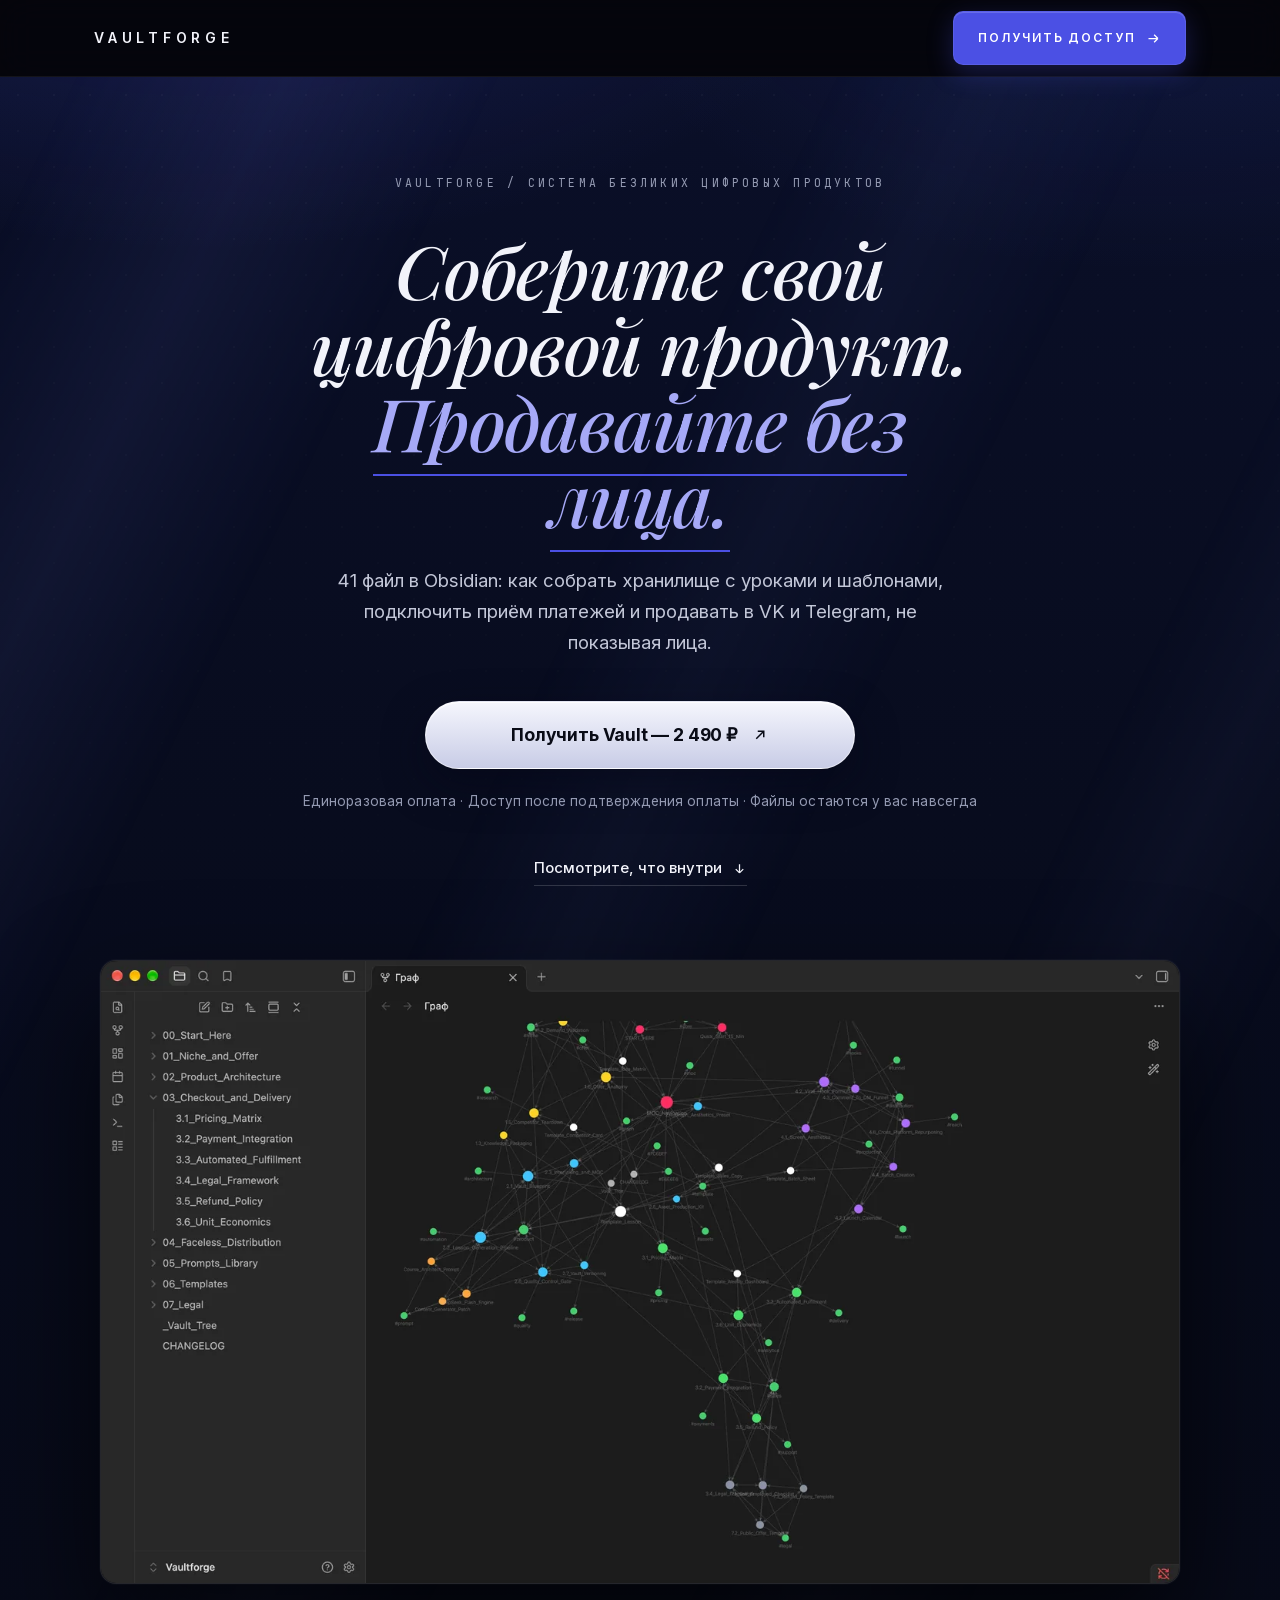
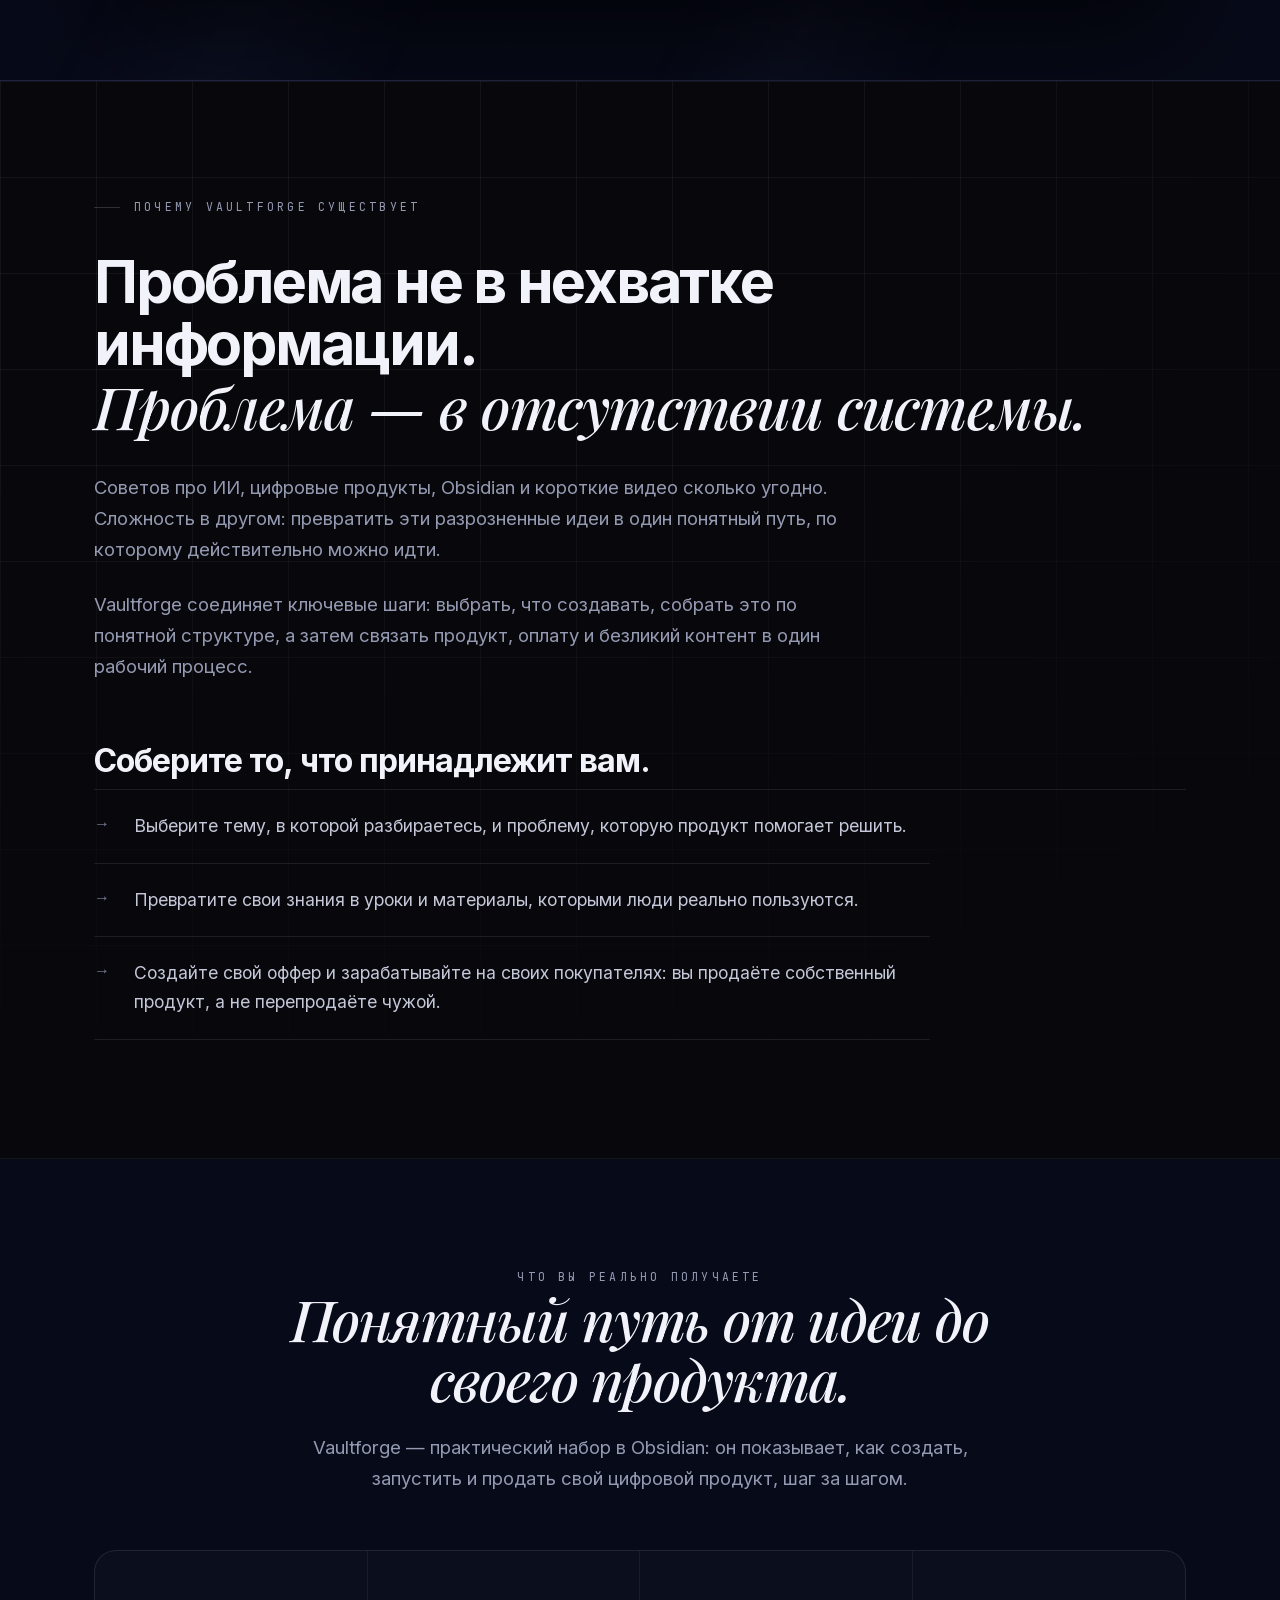
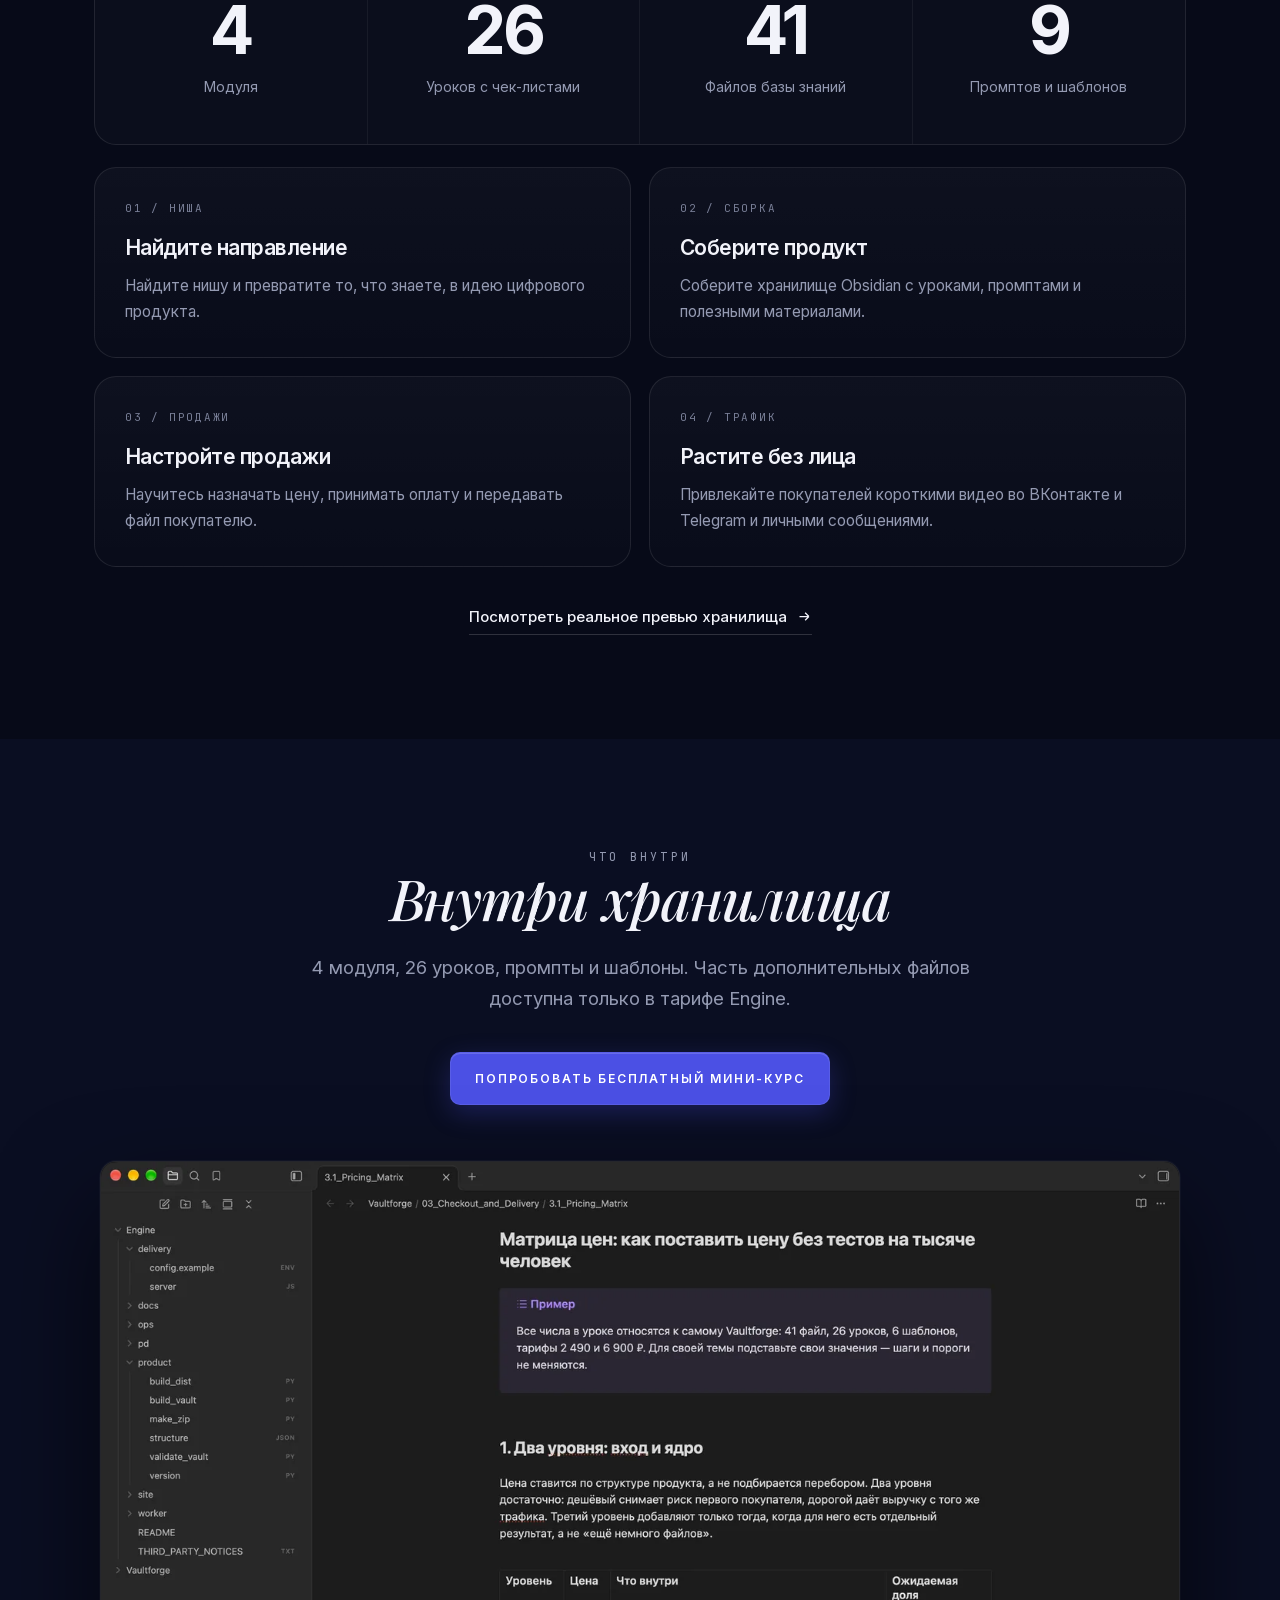
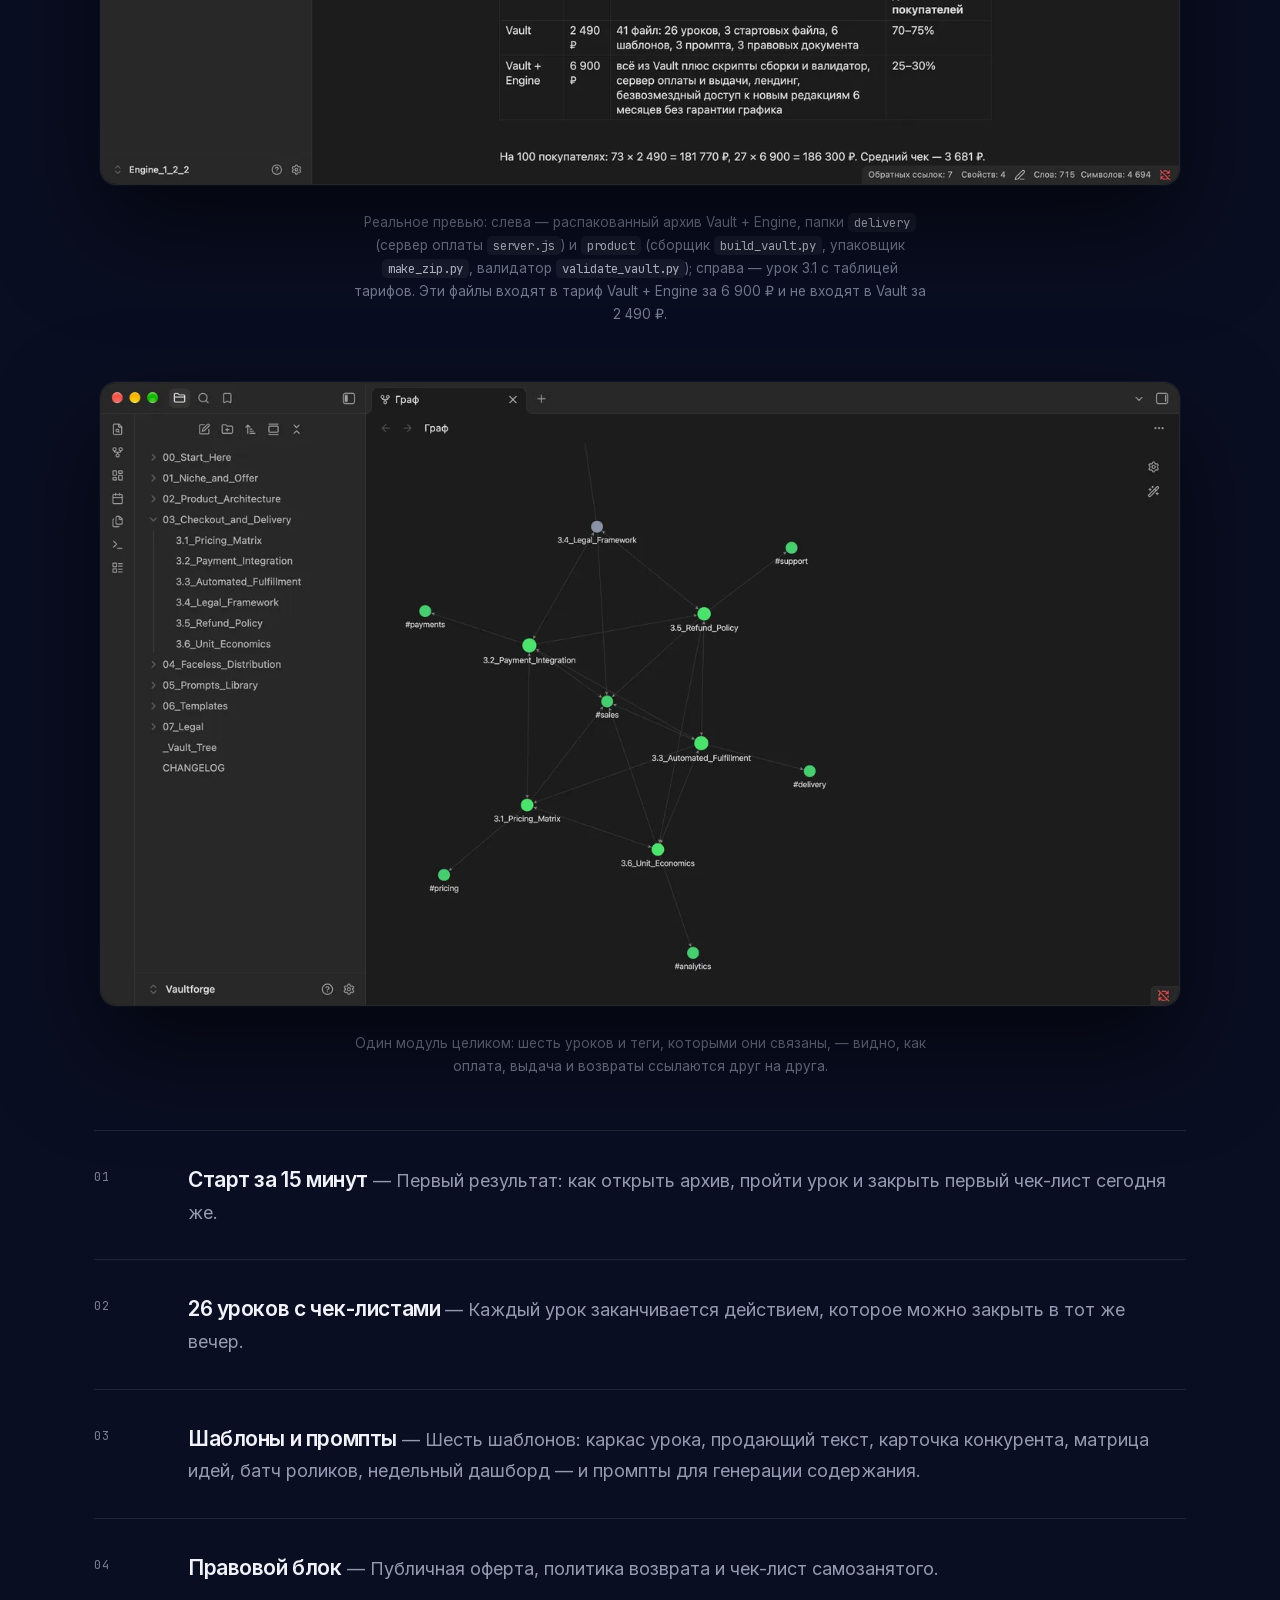
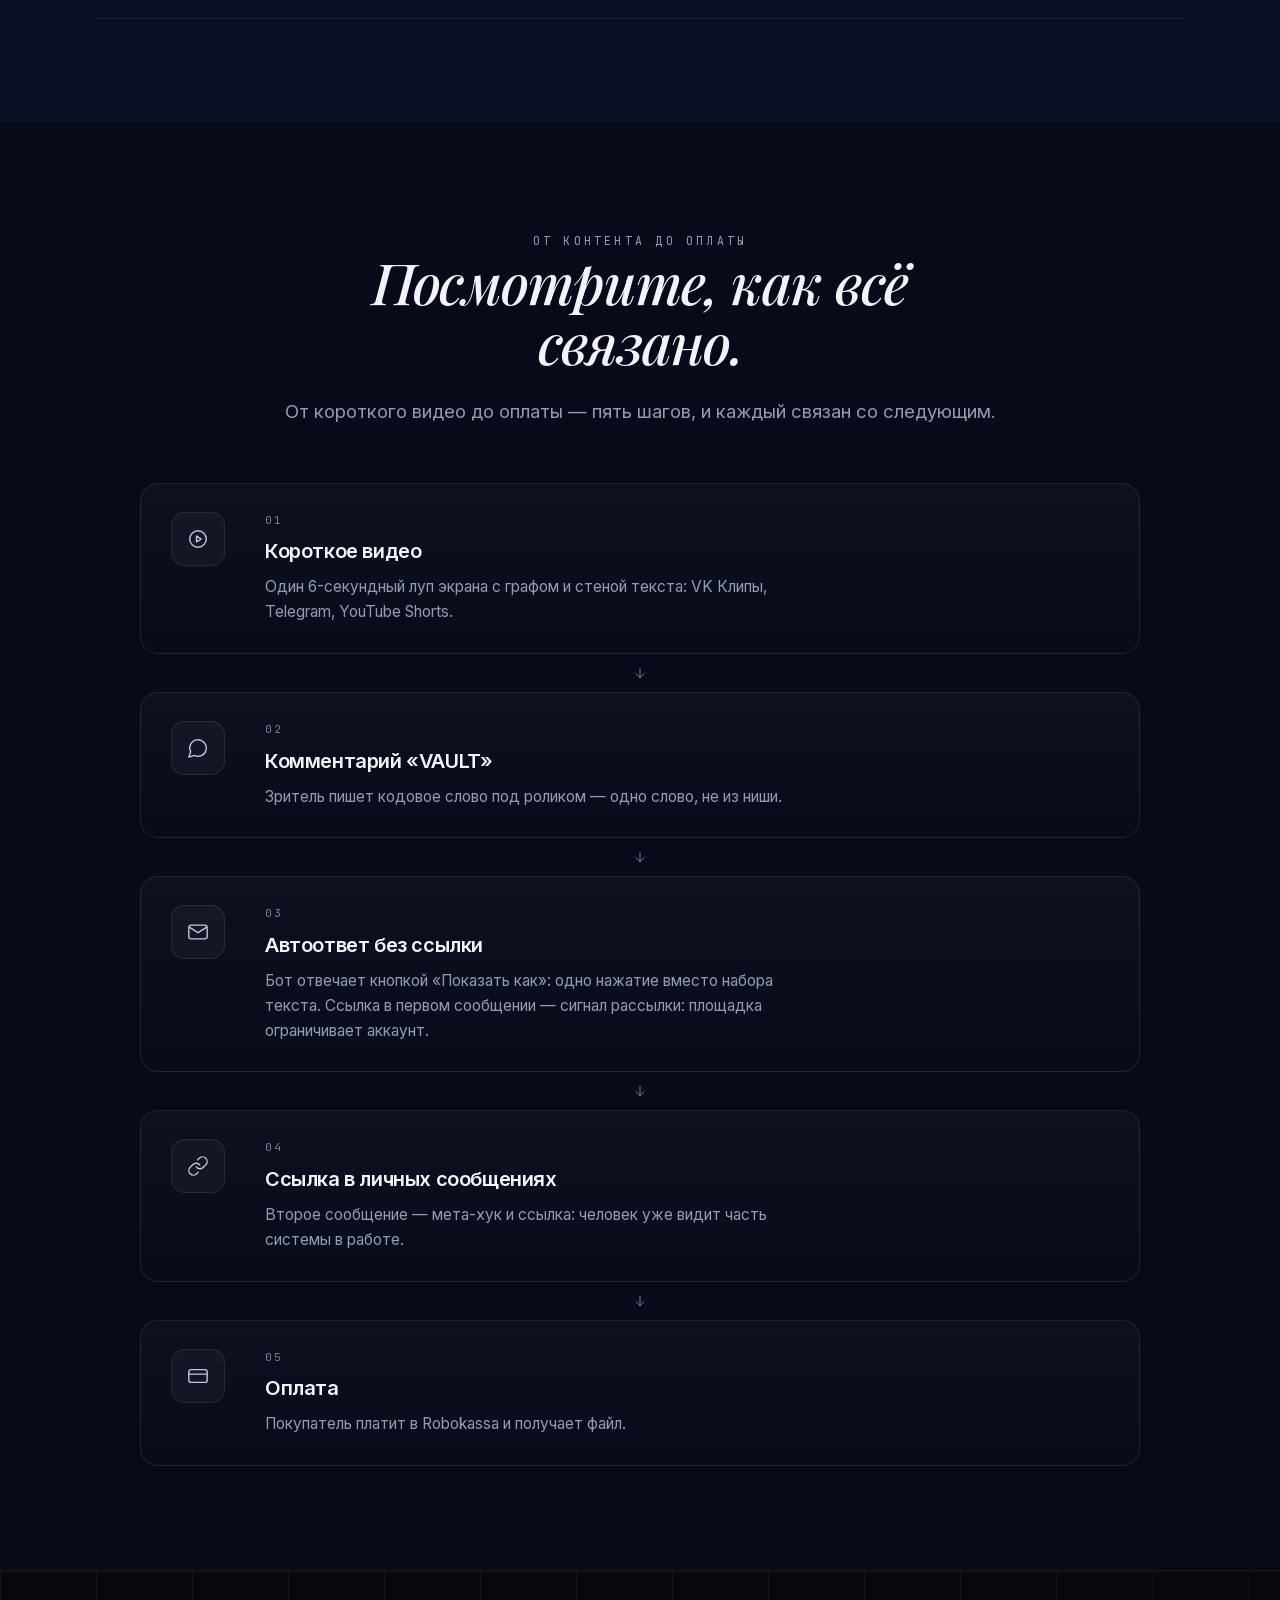
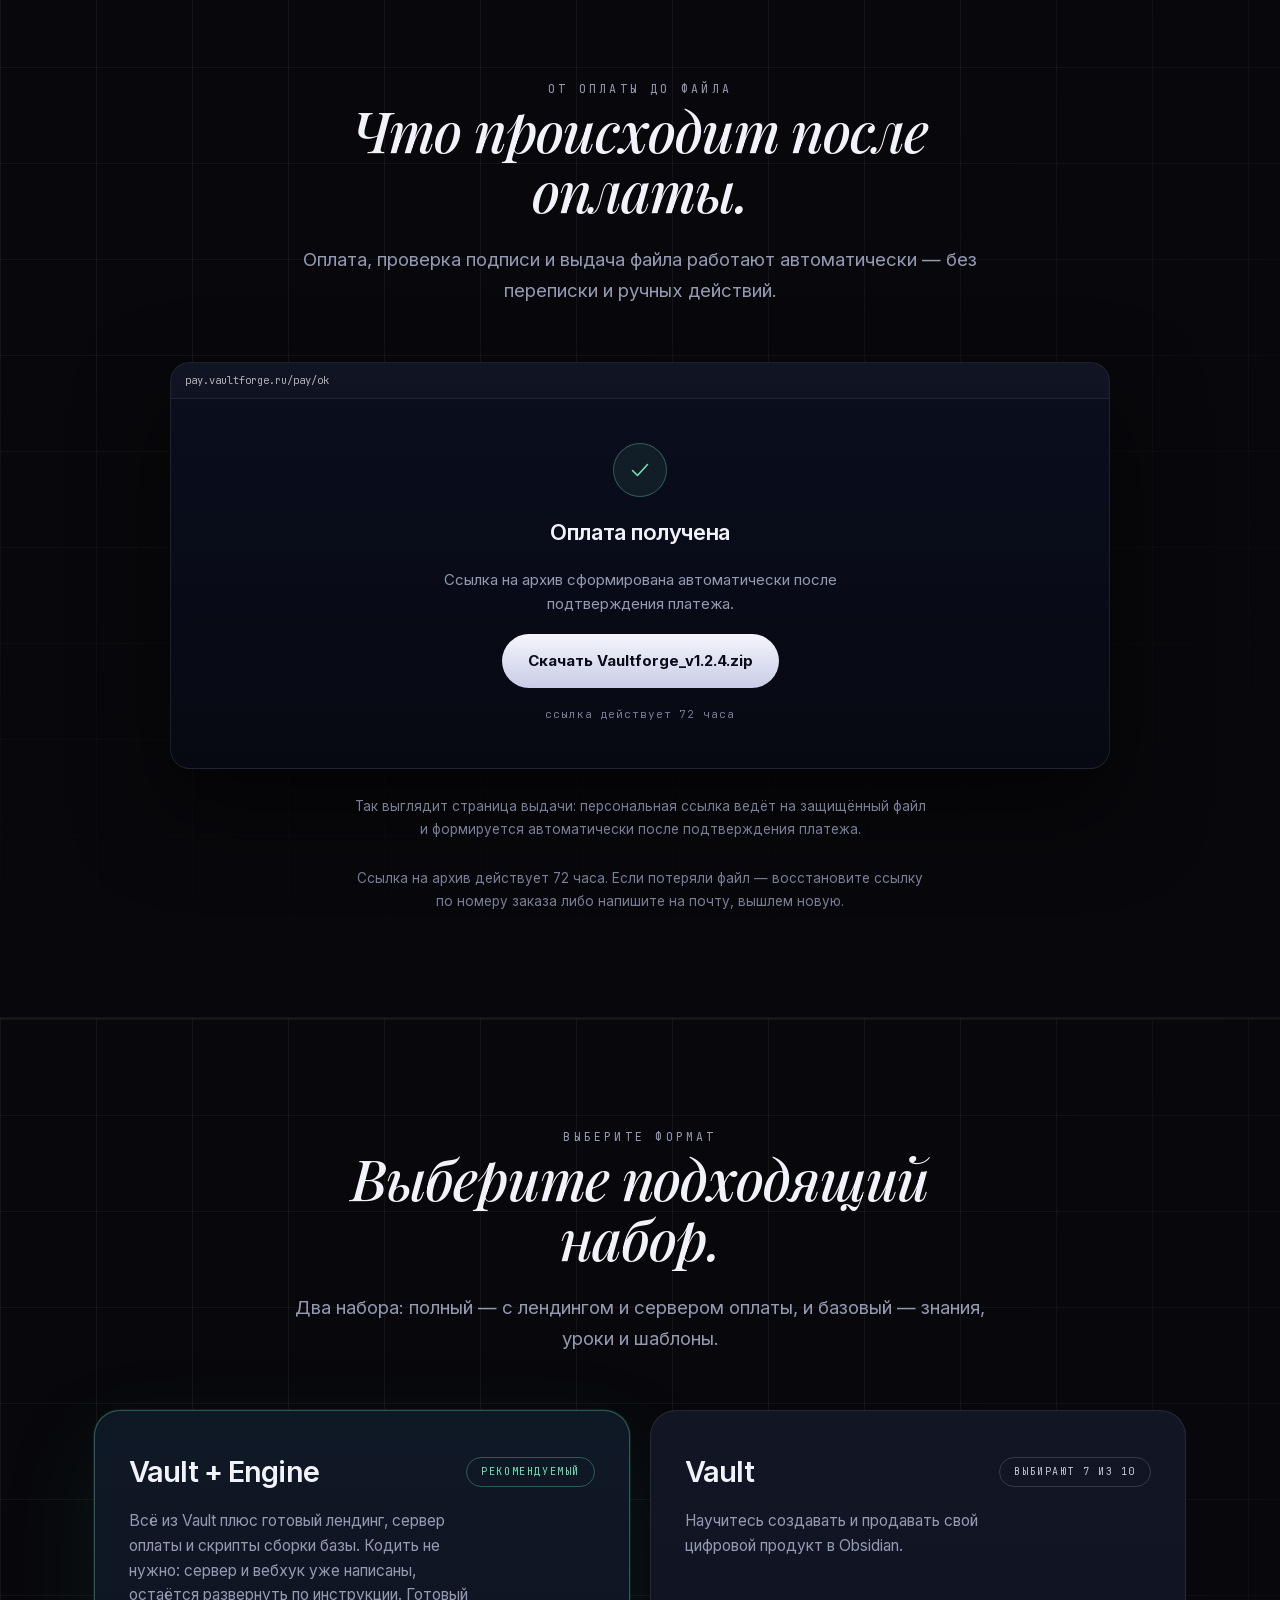
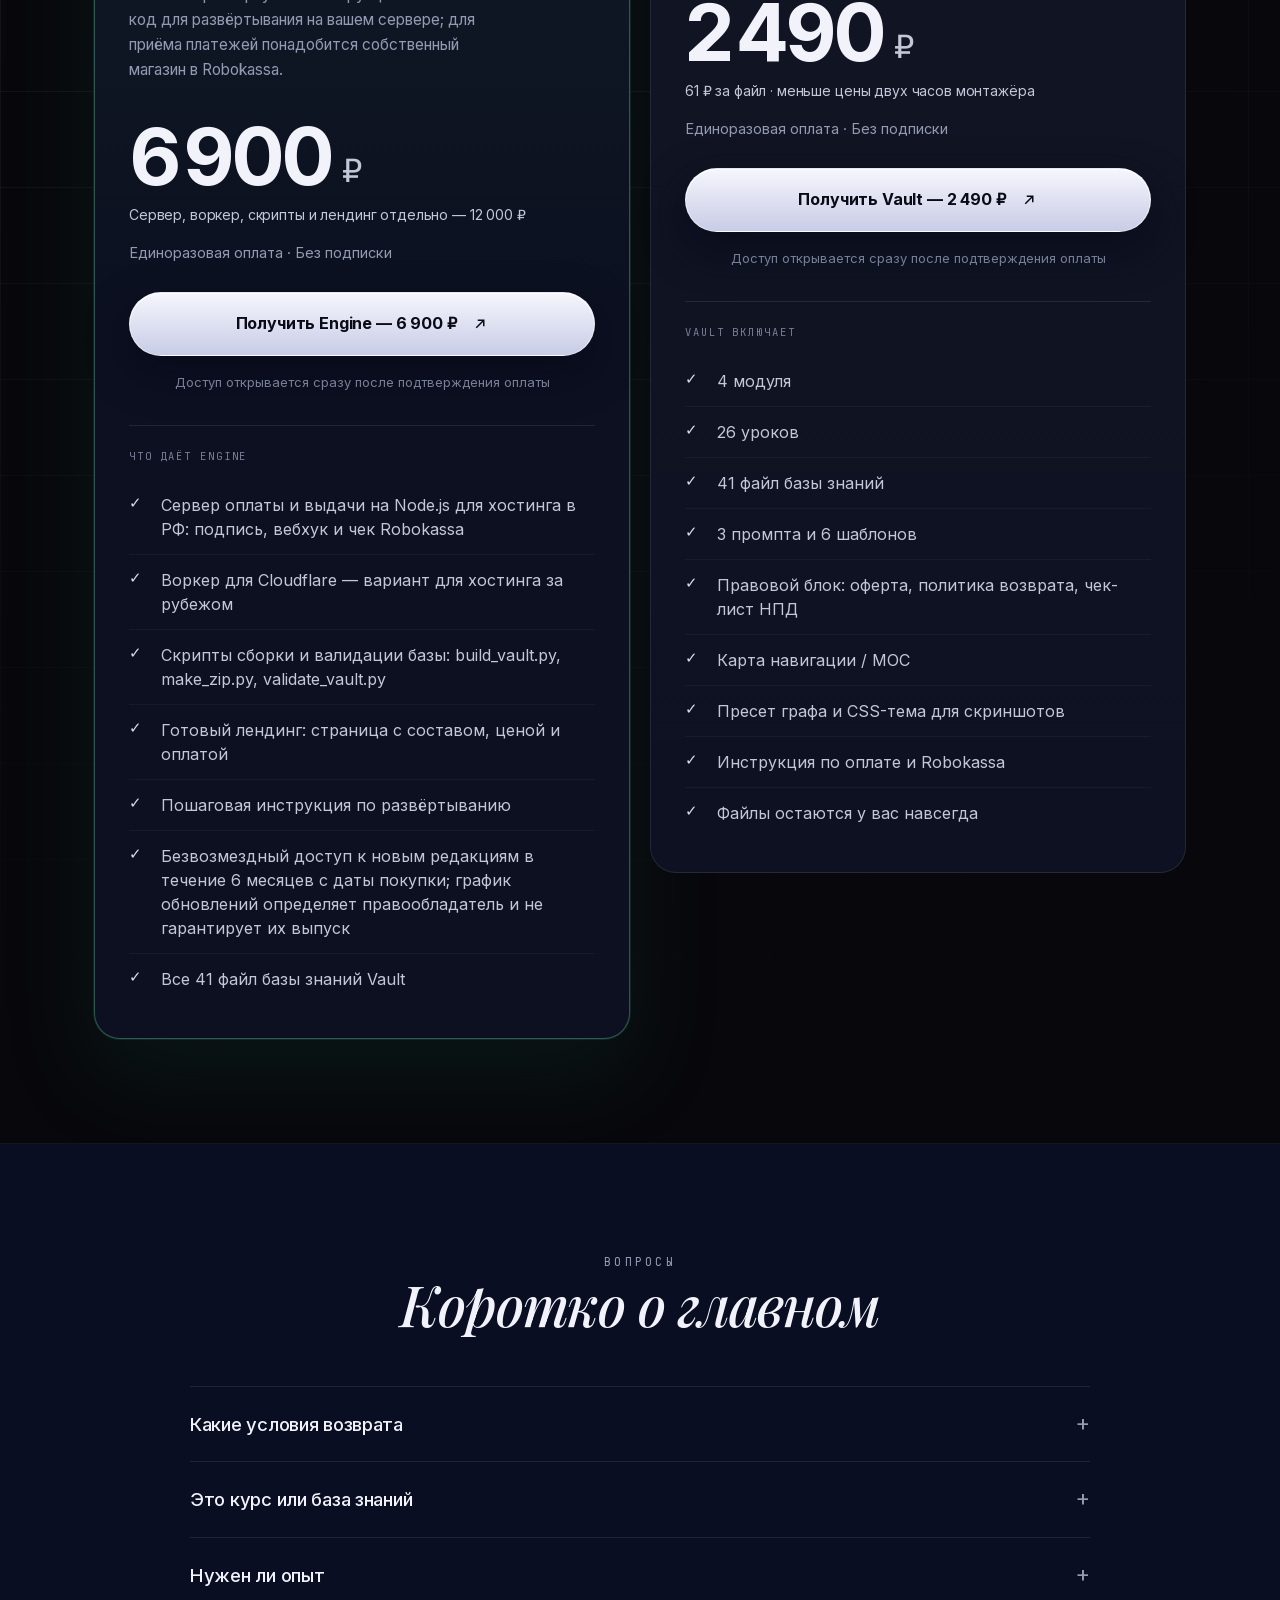
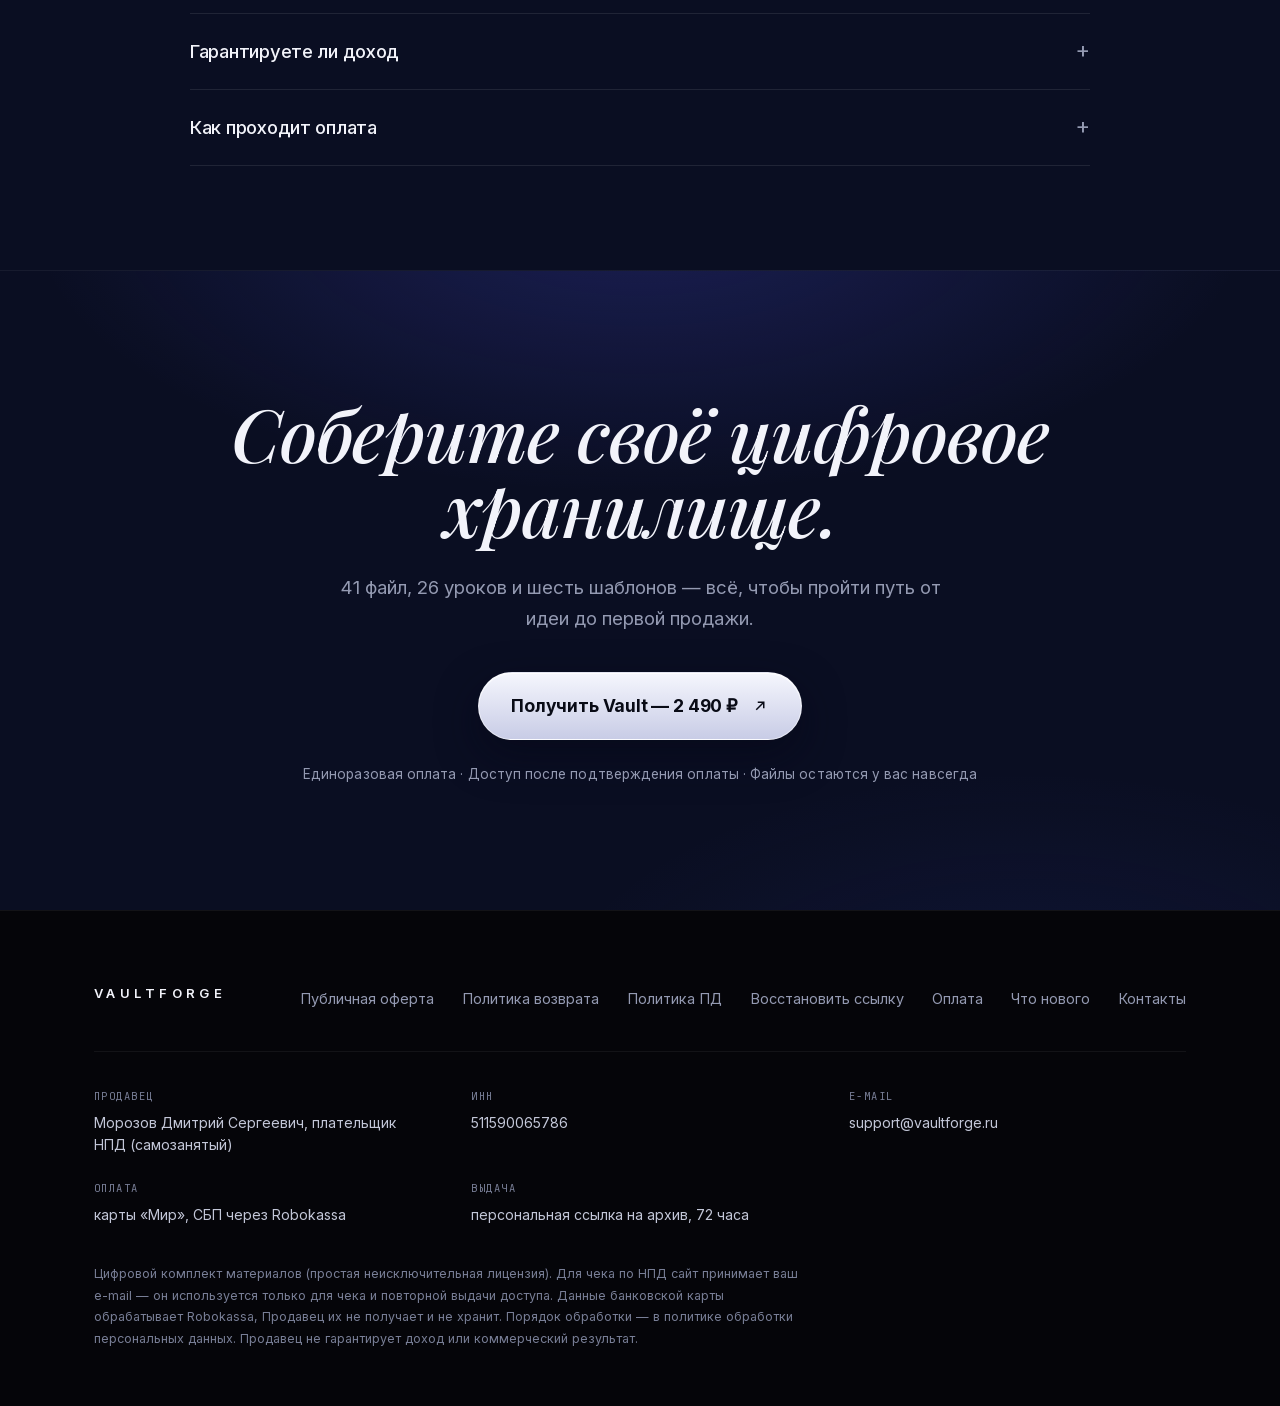
==== commit 8ccbe9ab: "Указать доменную почту поддержки на сайте" ====
--- a/index.html
+++ b/index.html
@@ -25,6 +25,19 @@
 <script type="application/ld+json">
 {
   "@context": "https://schema.org",
+  "@type": "Organization",
+  "@id": "https://vaultforge.ru/#seller",
+  "name": "Vaultforge",
+  "url": "https://vaultforge.ru/",
+  "hasMerchantReturnPolicy": {
+    "@type": "MerchantReturnPolicy",
+    "merchantReturnLink": "https://vaultforge.ru/legal/refund.html"
+  }
+}
+</script>
+<script type="application/ld+json">
+{
+  "@context": "https://schema.org",
   "@type": "Product",
   "name": "Vaultforge",
   "description": "База знаний в Obsidian: как собрать цифровой продукт, подключить оплату и продавать без лица и блога. 41 файл, 26 уроков с чек-листами, промпты и шаблоны.",
@@ -33,6 +46,7 @@
   "offers": [
     {
       "@type": "Offer",
+      "seller": { "@id": "https://vaultforge.ru/#seller" },
       "name": "Vault + Engine",
       "url": "https://vaultforge.ru/checkout.html",
       "price": "6900",
@@ -41,6 +55,7 @@
     },
     {
       "@type": "Offer",
+      "seller": { "@id": "https://vaultforge.ru/#seller" },
       "name": "Vault",
       "url": "https://vaultforge.ru/checkout.html",
       "price": "2490",
@@ -343,7 +358,7 @@
         </div>
       </div>
       <p class="preview-note reveal">Так выглядит страница выдачи: персональная ссылка ведёт на защищённый файл и формируется автоматически после подтверждения платежа.</p>
-      <p class="preview-note reveal">Ссылка на архив действует 72 часа. Если потеряли файл — <a href="/reissue.html">восстановите ссылку</a> по номеру заказа либо напишите на <a href="mailto:fallen843@yandex.ru">почту</a>, вышлем новую.</p>
+      <p class="preview-note reveal">Ссылка на архив действует 72 часа. Если потеряли файл — <a href="/reissue.html">восстановите ссылку</a> по номеру заказа либо напишите на <a href="mailto:support@vaultforge.ru">почту</a>, вышлем новую.</p>
     </div>
   </section>
 
@@ -417,7 +432,7 @@
       <div class="faq">
         <details class="faq-item reveal">
           <summary>Какие условия возврата</summary>
-          <p>Комплект предоставляется по лицензии: после выдачи ссылки возврат за материалы надлежащего качества не производится. Если архив не открывается, состав не совпадает с описанием или ссылка не пришла — напишите на <a href="mailto:fallen843@yandex.ru">fallen843@yandex.ru</a> с номером заказа: устраним проблему или вернём оплату в течение 10 календарных дней. Полные условия — в <a href="legal/refund.html">политике возврата</a>.</p>
+          <p>Комплект предоставляется по лицензии: после выдачи ссылки возврат за материалы надлежащего качества не производится. Если архив не открывается, состав не совпадает с описанием или ссылка не пришла — напишите на <a href="mailto:support@vaultforge.ru">support@vaultforge.ru</a> с номером заказа: устраним проблему или вернём оплату в течение 10 календарных дней. Полные условия — в <a href="legal/refund.html">политике возврата</a>.</p>
         </details>
         <details class="faq-item reveal">
           <summary>Это курс или база знаний</summary>
@@ -433,7 +448,7 @@
         </details>
         <details class="faq-item reveal">
           <summary>Как проходит оплата</summary>
-          <p>Карты «Мир» и СБП через Robokassa. После подтверждения платежа открывается страница с персональной ссылкой на скачивание архива: она ведёт на защищённый файл, действует 72 часа и открывается повторно в течение этого срока. Чек формируется в приложении «Мой налог» (налог на профессиональный доход) и отправляется на e-mail, указанный при оплате, в день оплаты. Если чек не пришёл — напишите на <a href="mailto:fallen843@yandex.ru">fallen843@yandex.ru</a>.</p>
+          <p>Карты «Мир» и СБП через Robokassa. После подтверждения платежа открывается страница с персональной ссылкой на скачивание архива: она ведёт на защищённый файл, действует 72 часа и открывается повторно в течение этого срока. Чек формируется в приложении «Мой налог» (налог на профессиональный доход) и отправляется на e-mail, указанный при оплате, в день оплаты. Если чек не пришёл — напишите на <a href="mailto:support@vaultforge.ru">support@vaultforge.ru</a>.</p>
         </details>
       </div>
     </div>
@@ -463,13 +478,13 @@
         <a href="/reissue.html">Восстановить ссылку</a>
         <a href="checkout.html">Оплата</a>
         <a href="/changelog.html">Что нового</a>
-        <a href="mailto:fallen843@yandex.ru">Контакты</a>
+        <a href="mailto:support@vaultforge.ru">Контакты</a>
       </nav>
     </div>
     <dl class="req-list">
       <div><dt>Продавец</dt><dd>Морозов Дмитрий Сергеевич, плательщик НПД (самозанятый)</dd></div>
       <div><dt>ИНН</dt><dd>511590065786</dd></div>
-      <div><dt>E-mail</dt><dd><a href="mailto:fallen843@yandex.ru">fallen843@yandex.ru</a></dd></div>
+      <div><dt>E-mail</dt><dd><a href="mailto:support@vaultforge.ru">support@vaultforge.ru</a></dd></div>
       <div><dt>Оплата</dt><dd>карты «Мир», СБП через Robokassa</dd></div>
       <div><dt>Выдача</dt><dd>персональная ссылка на архив, 72 часа</dd></div>
     </dl>
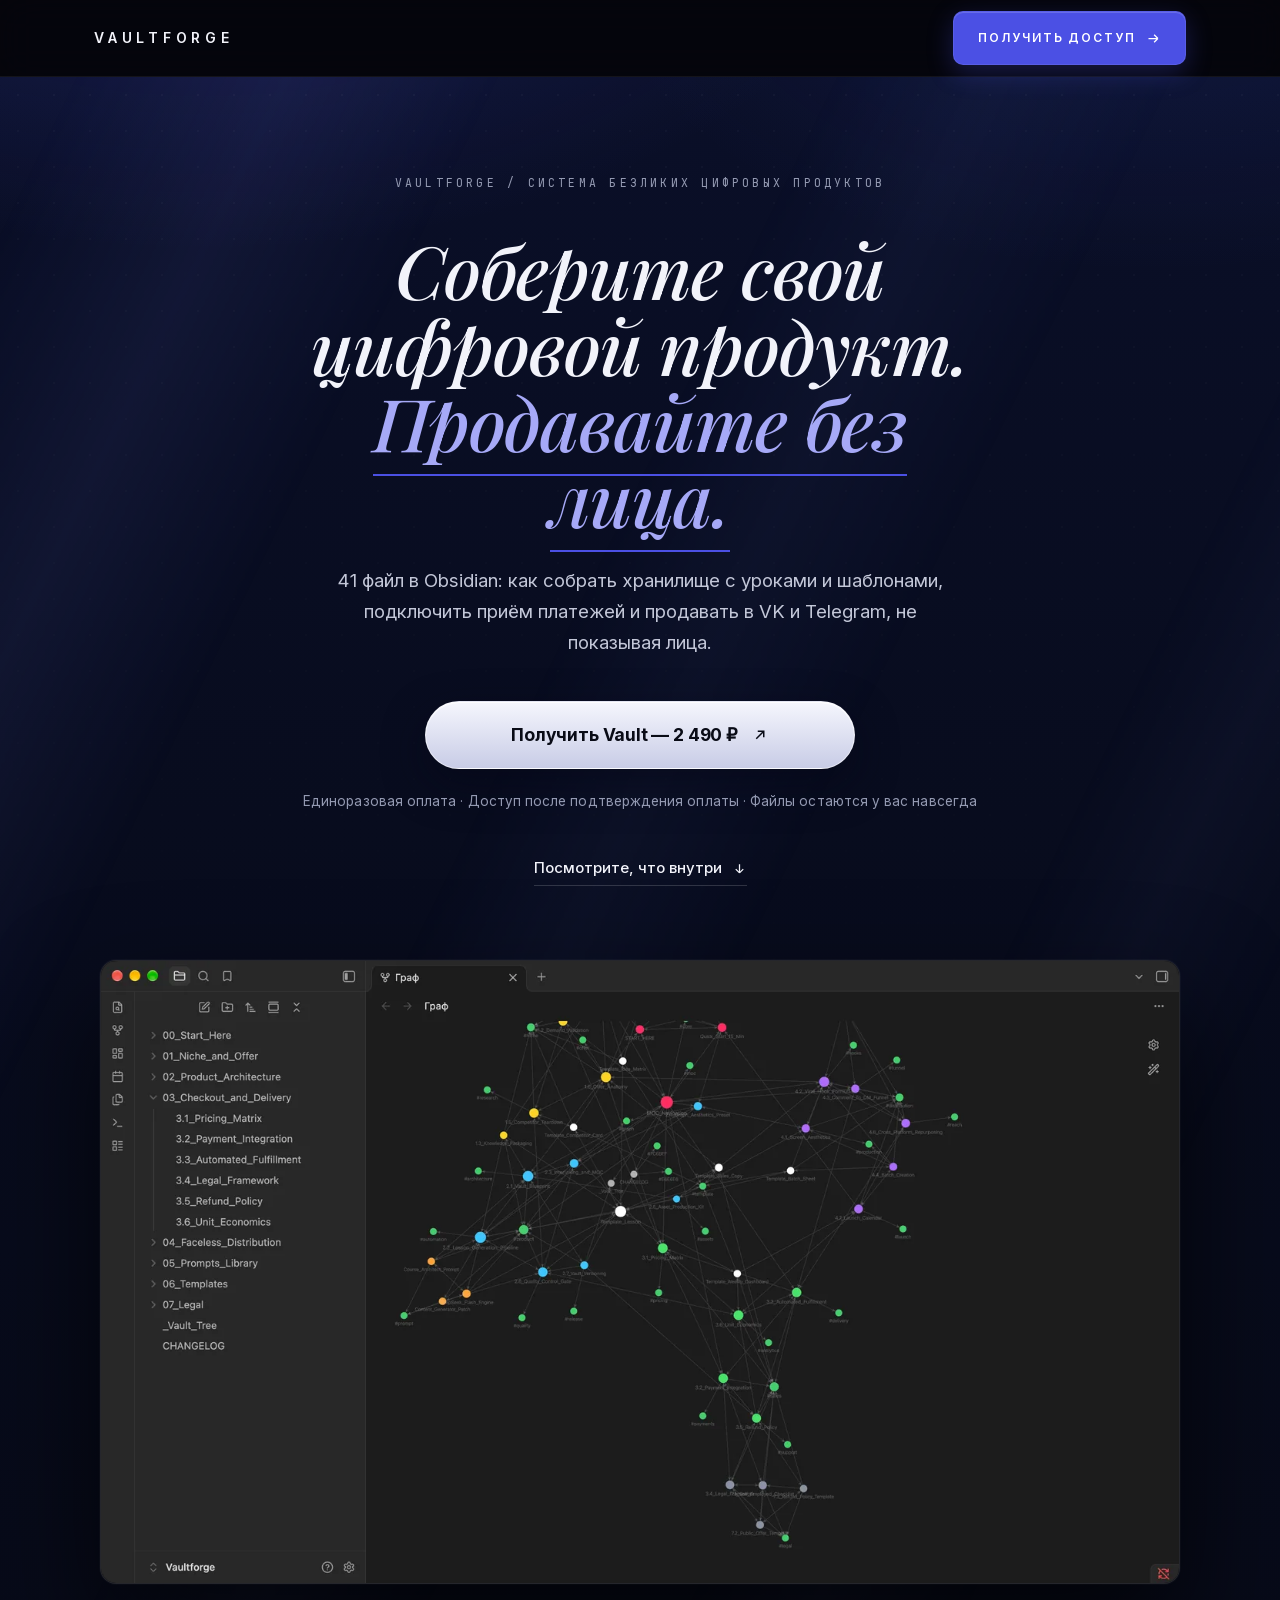
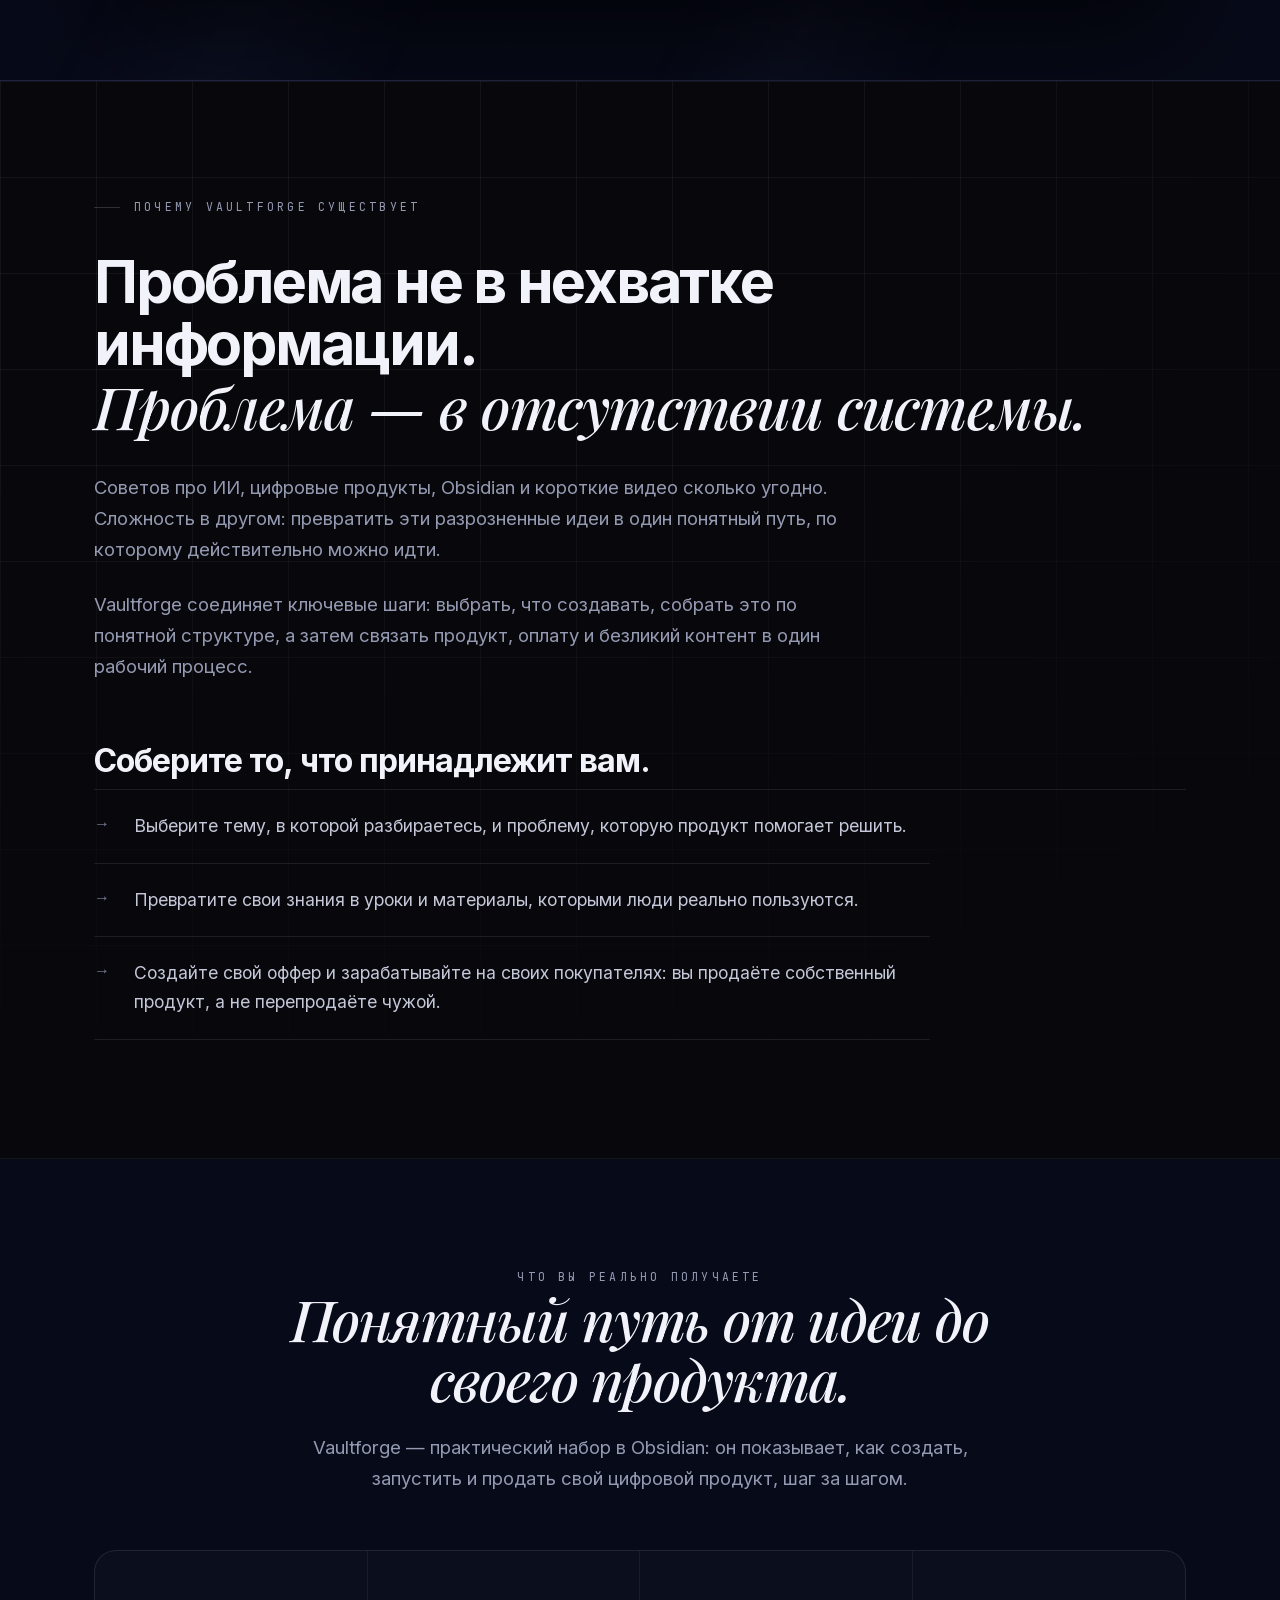
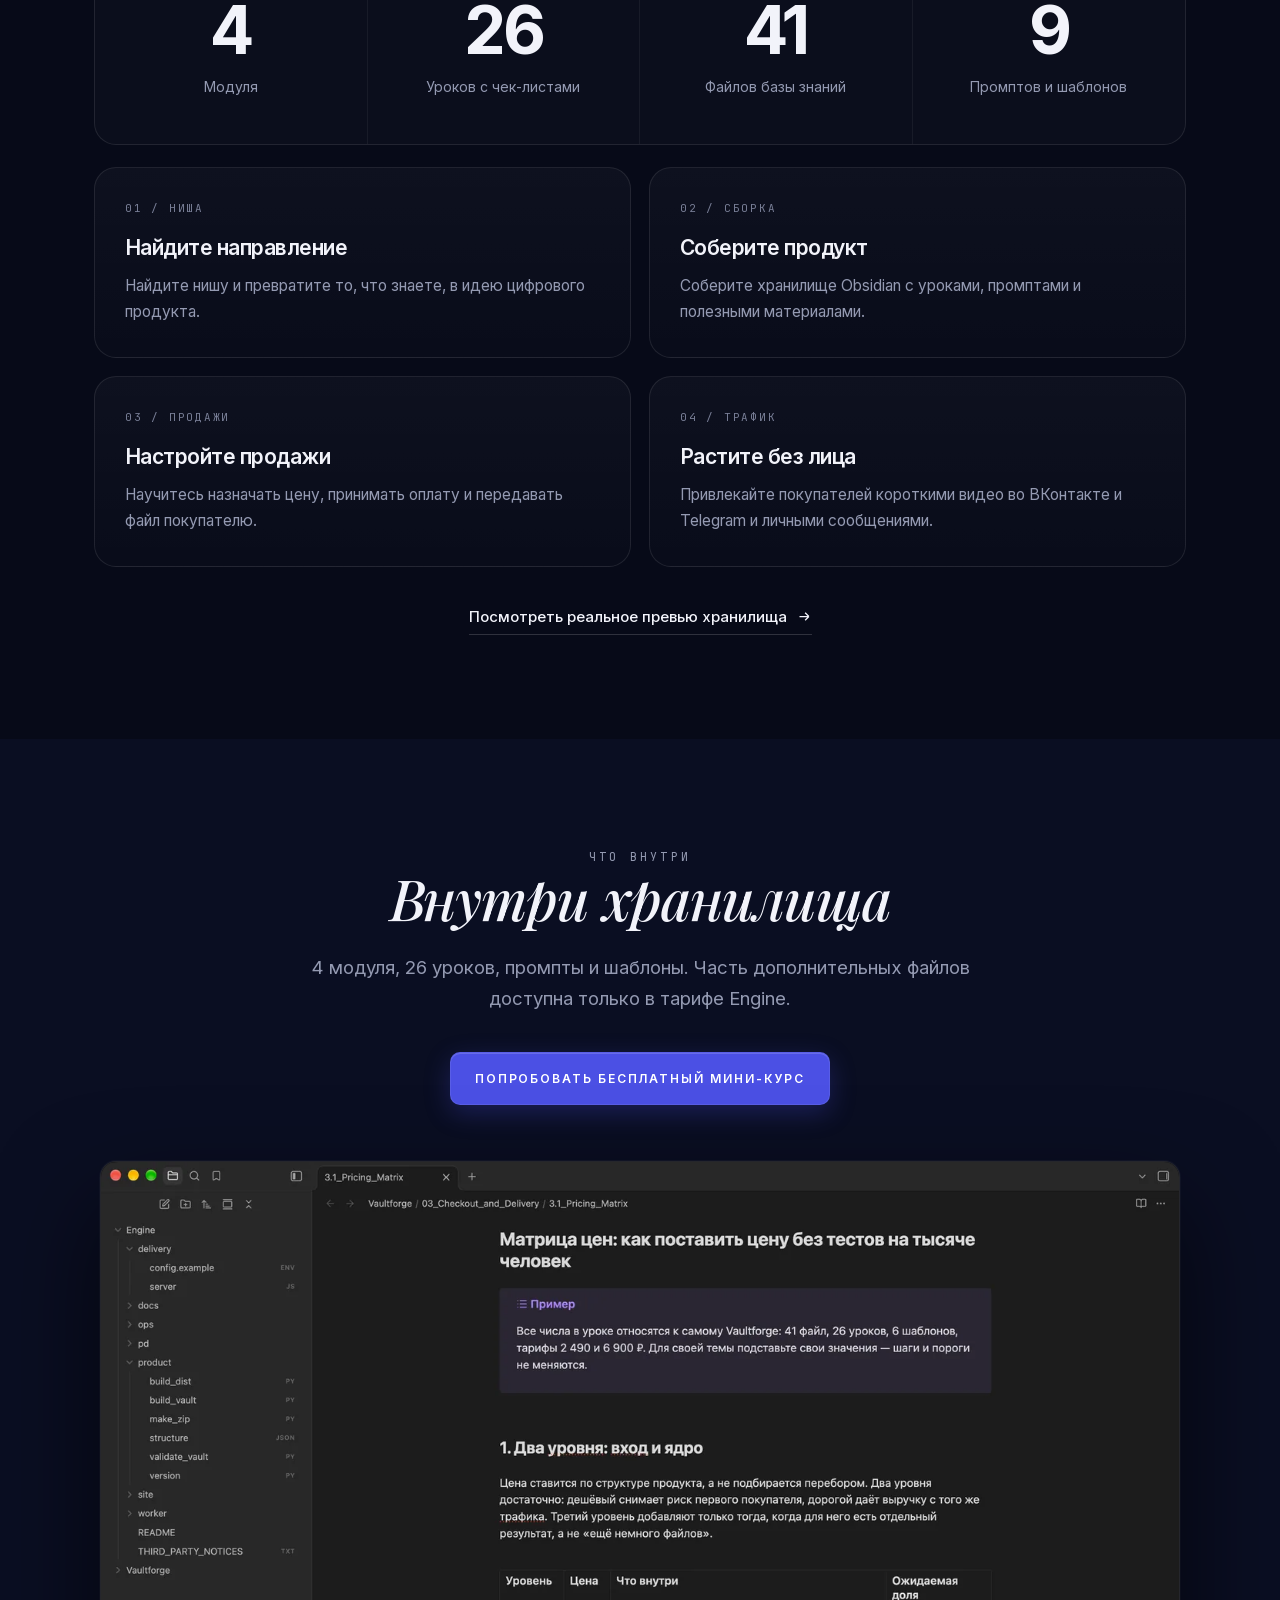
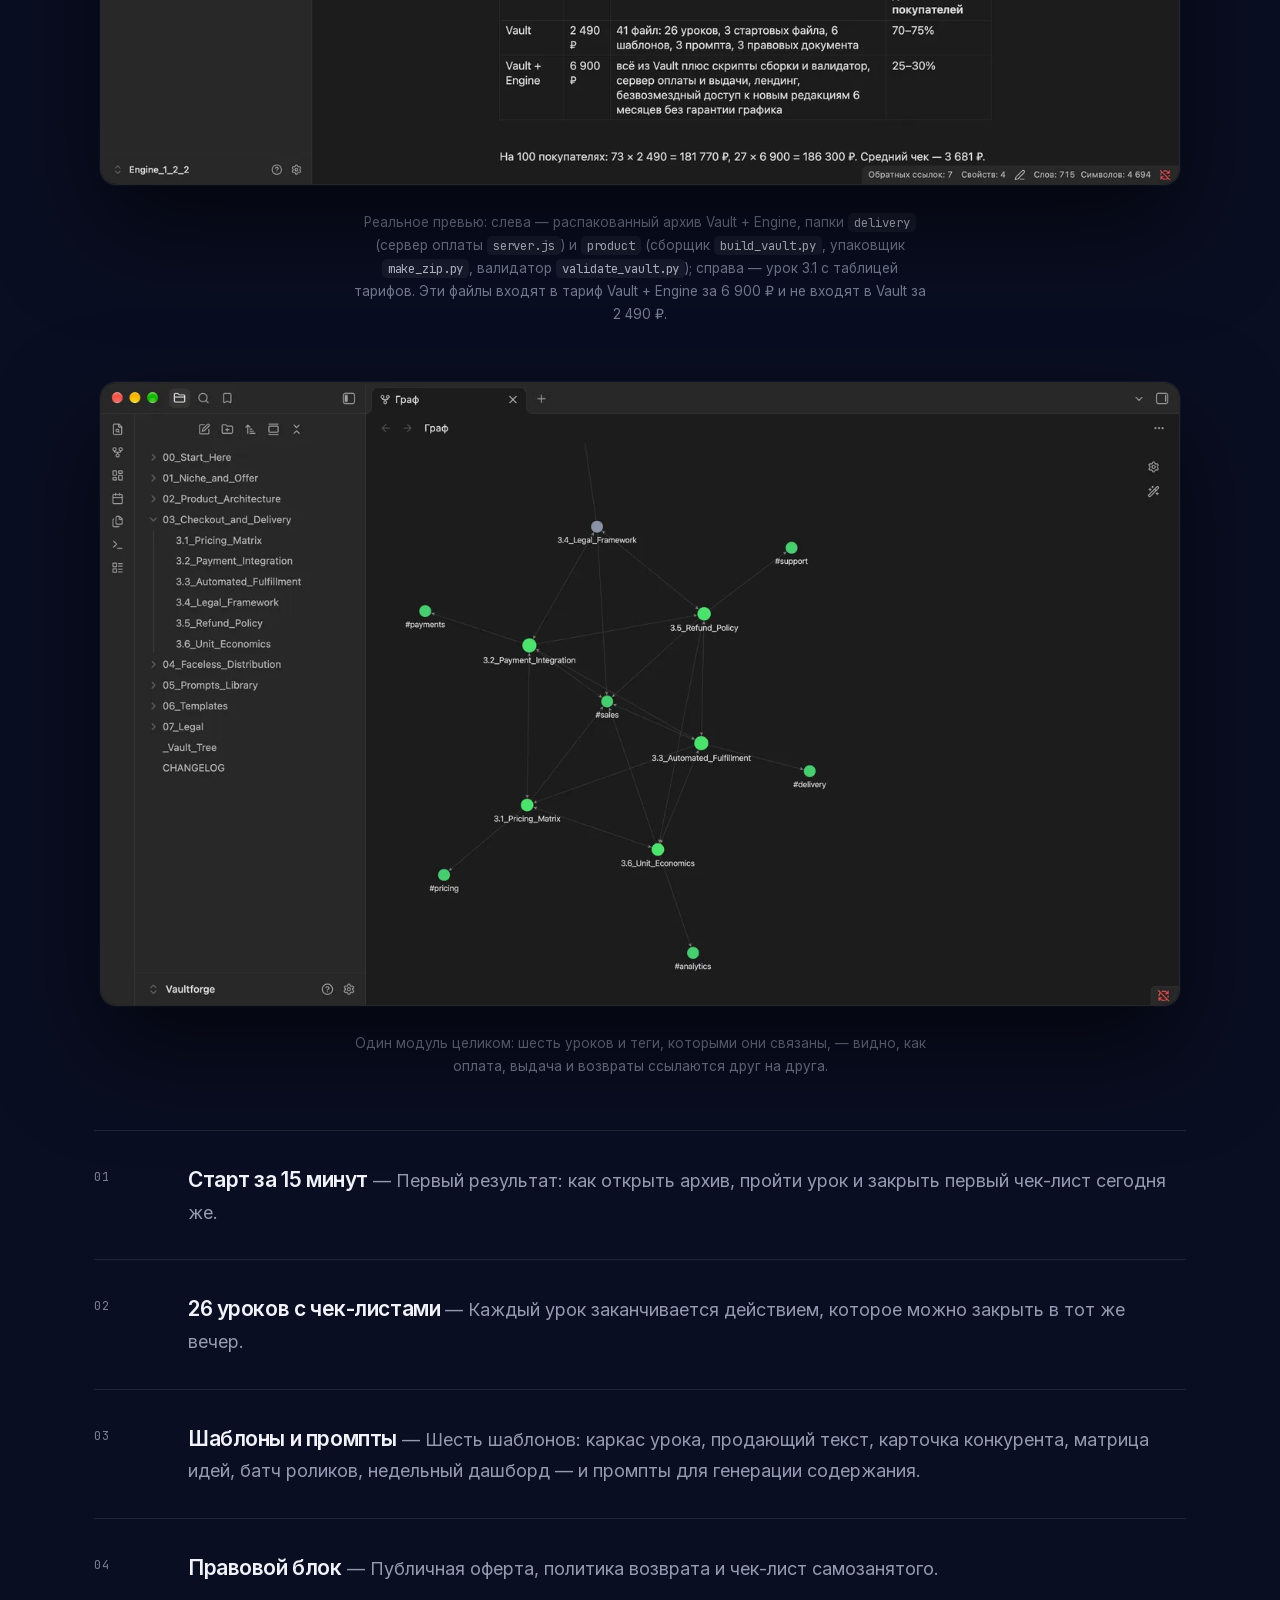
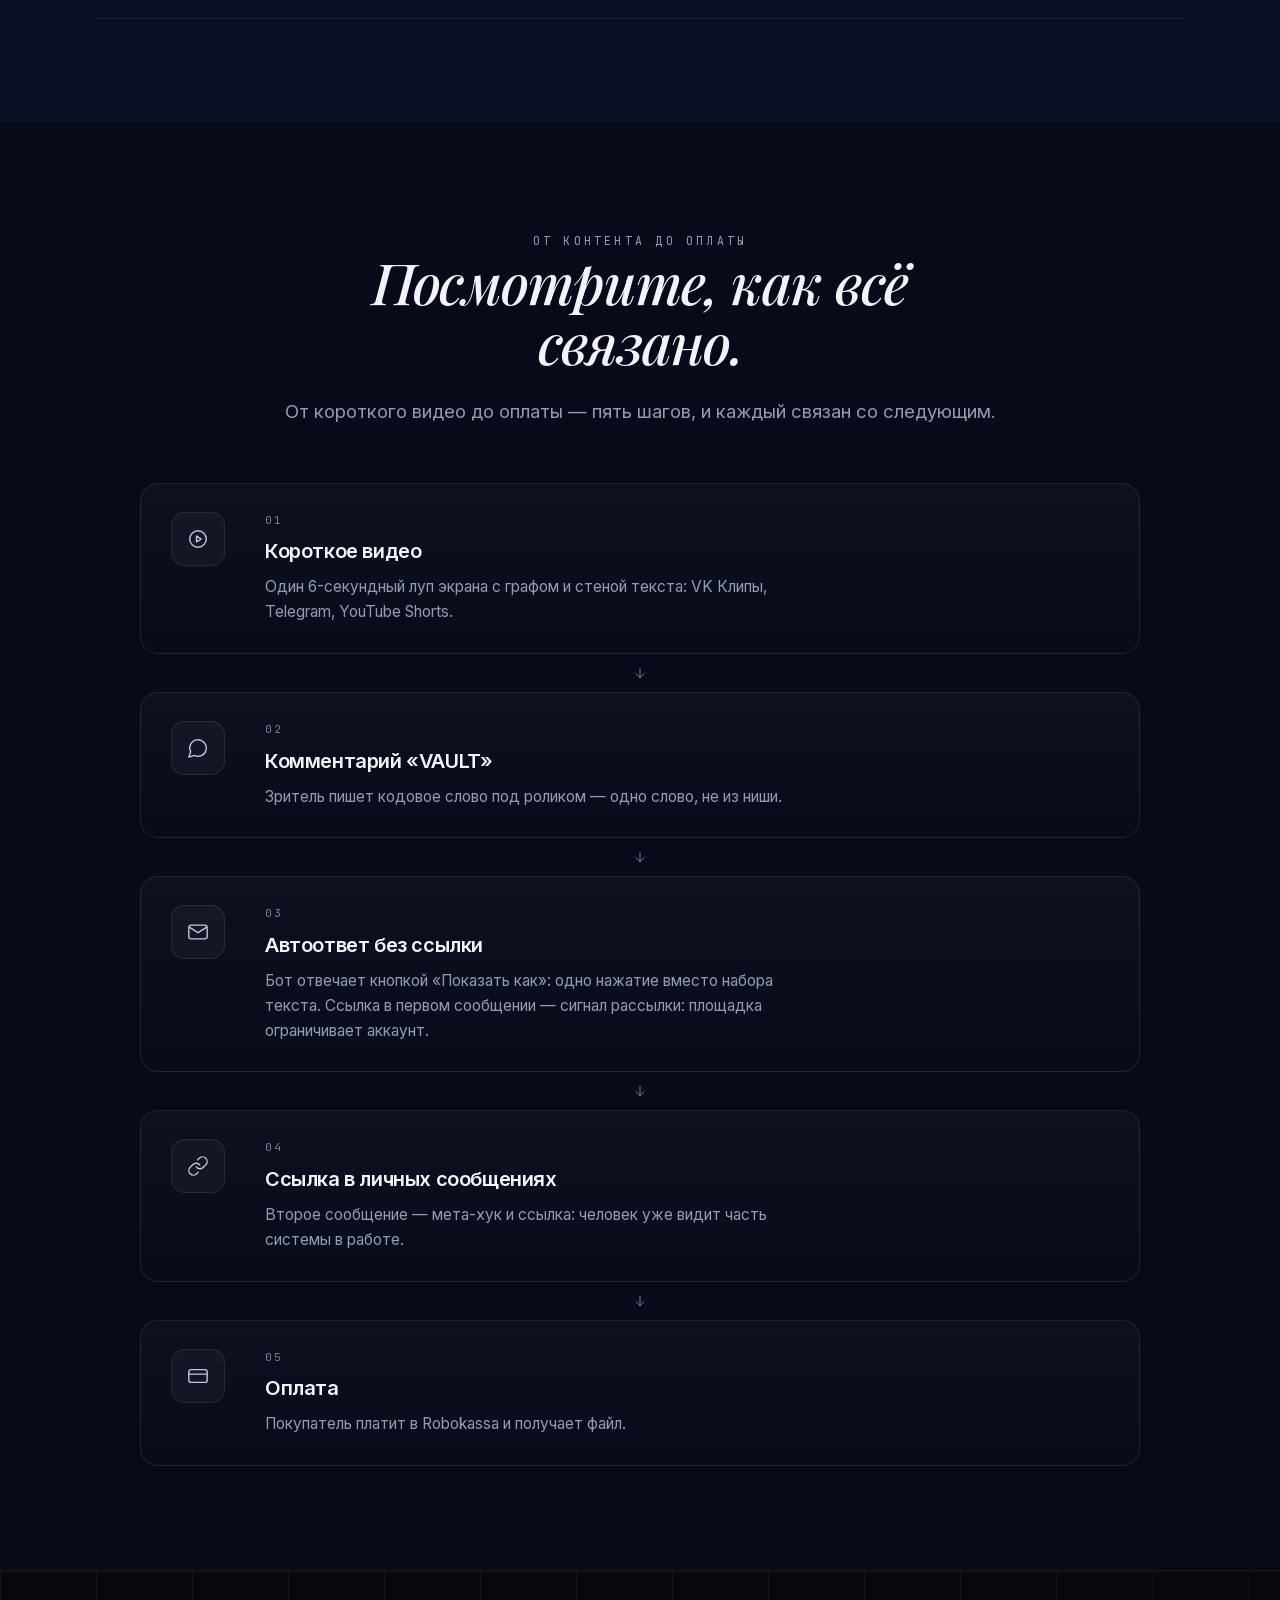
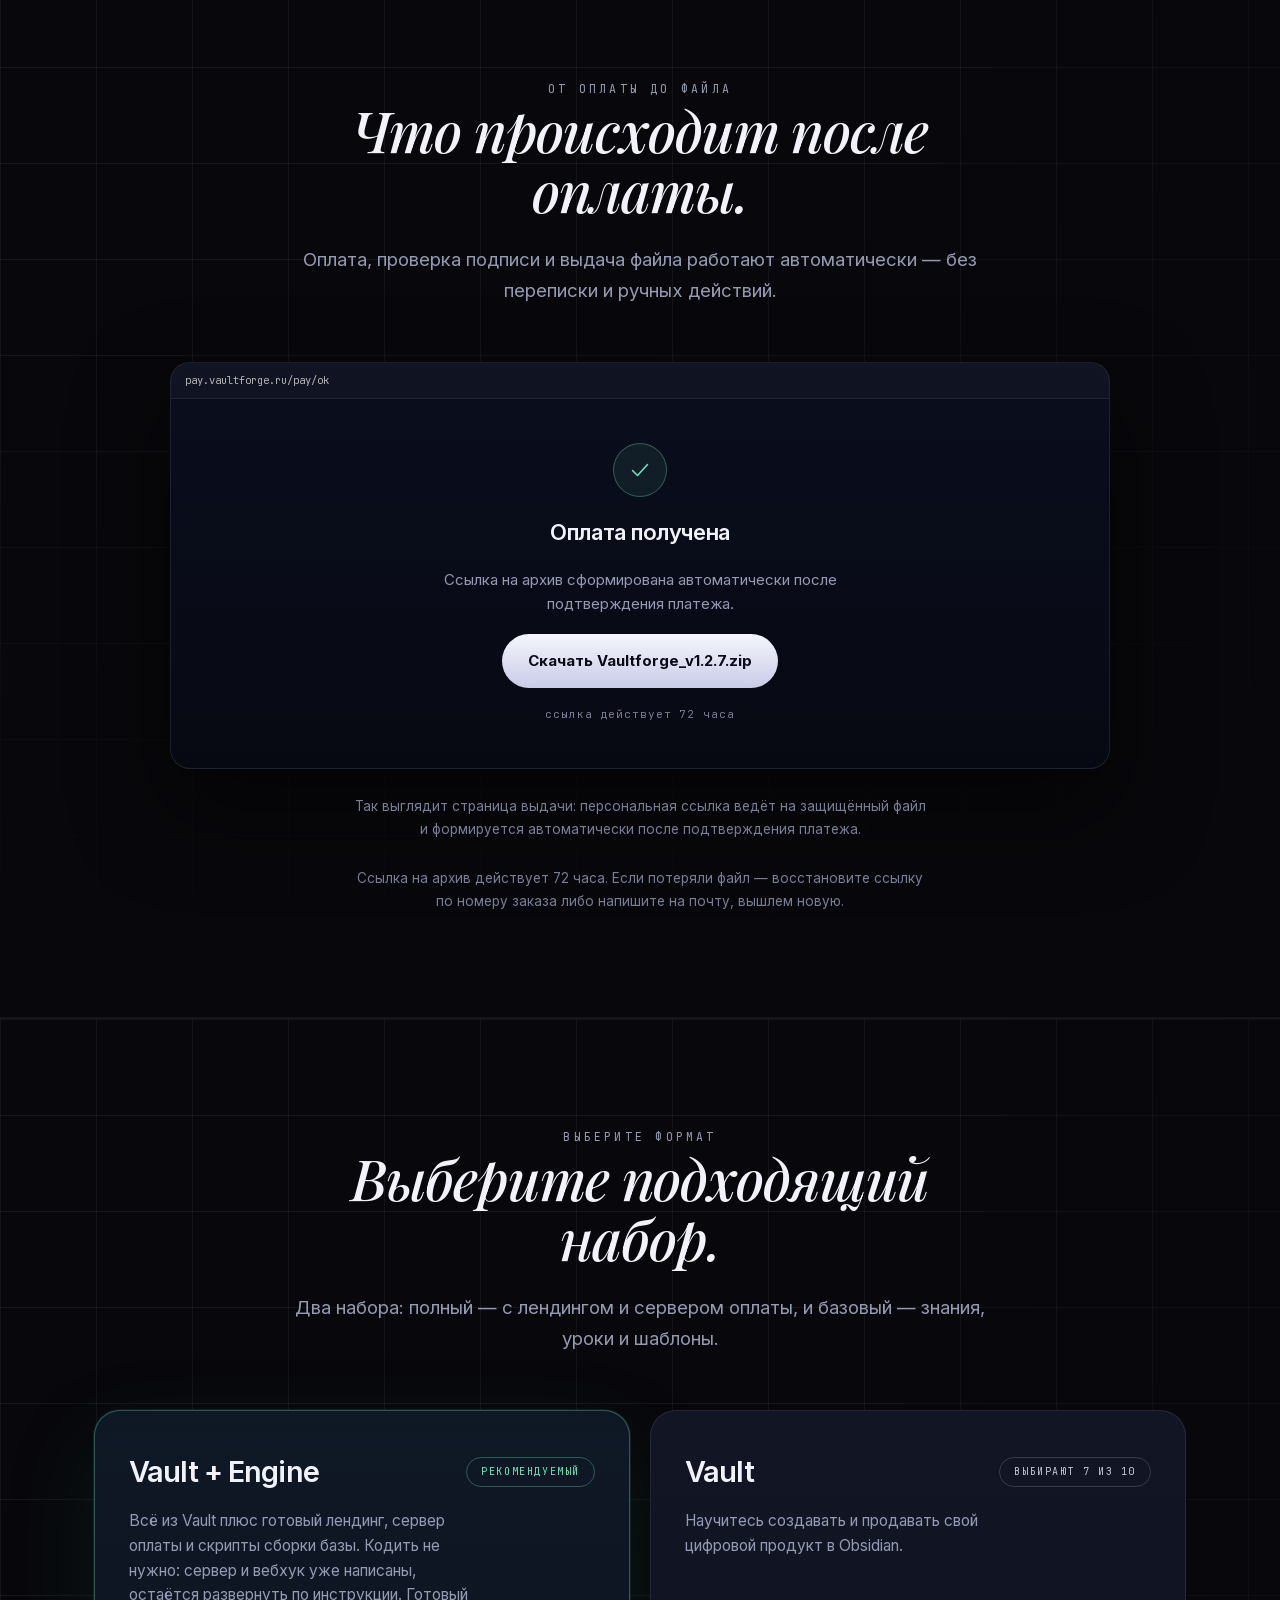
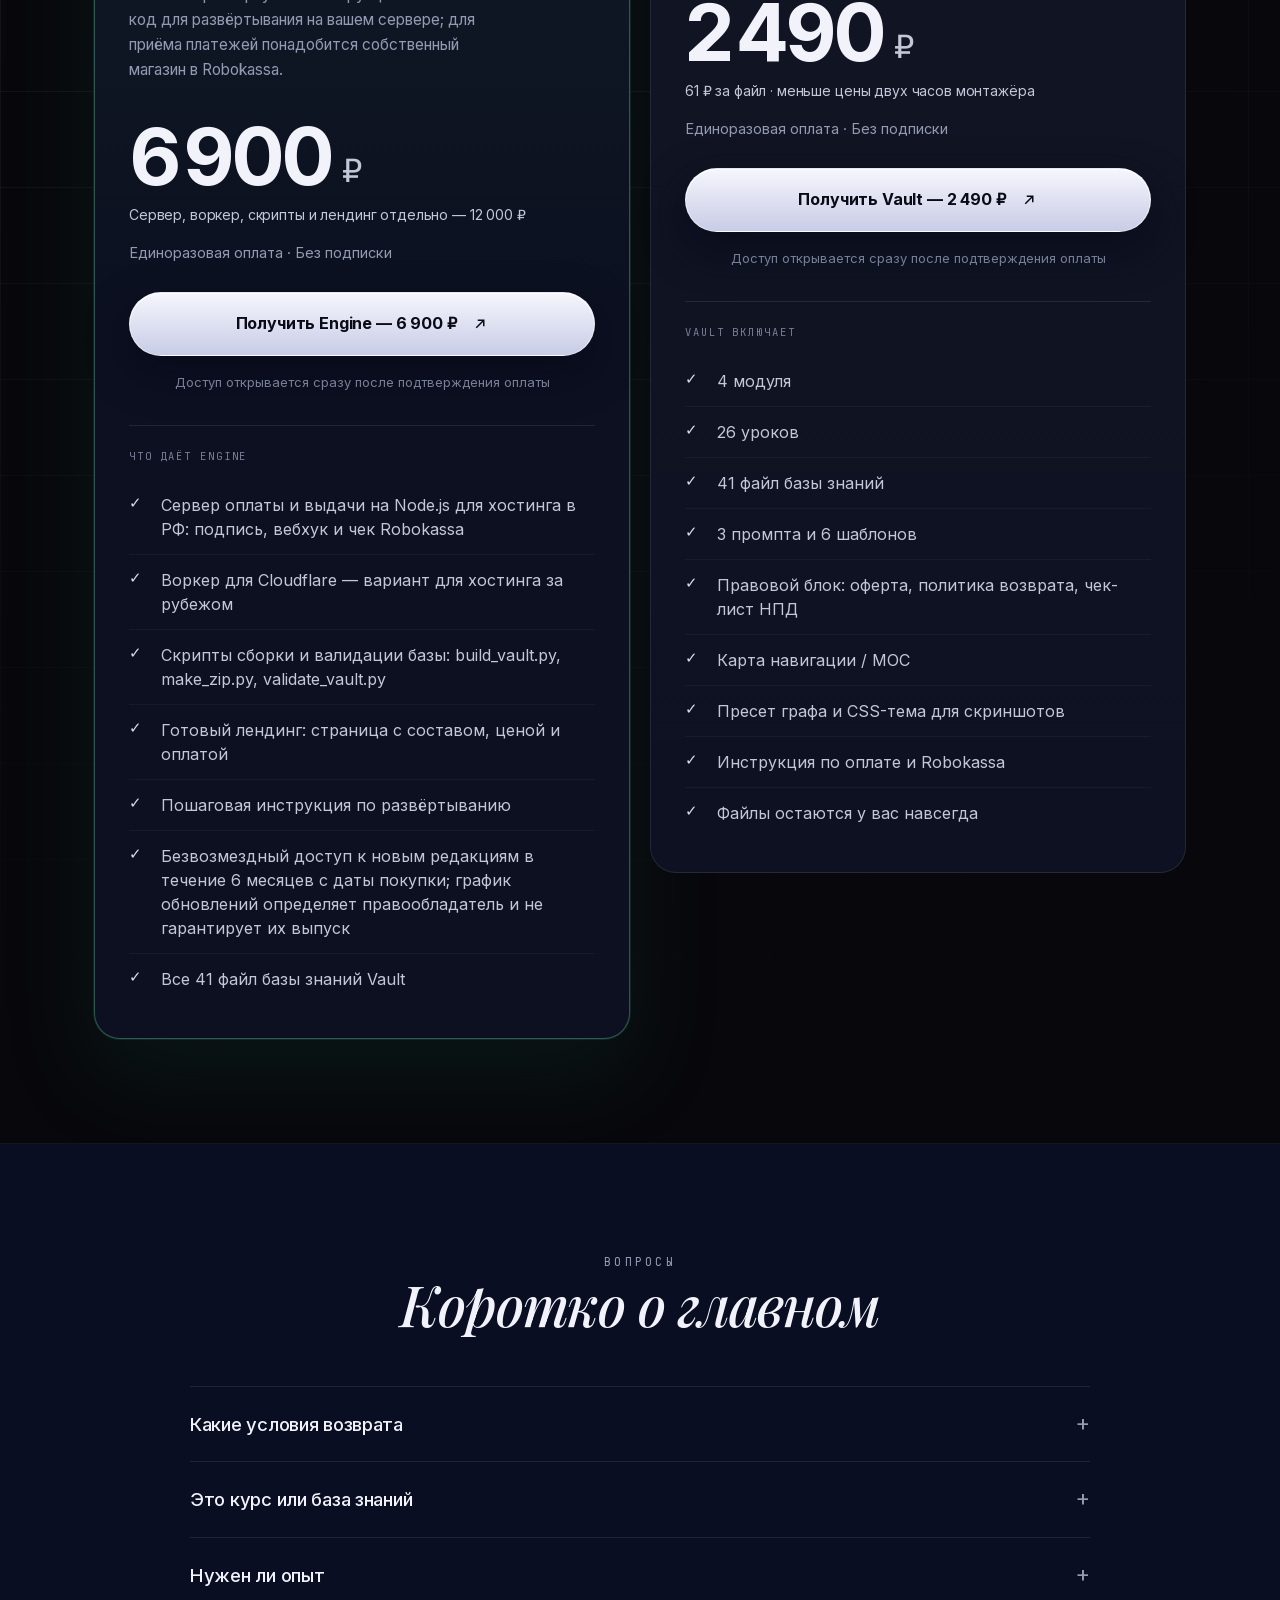
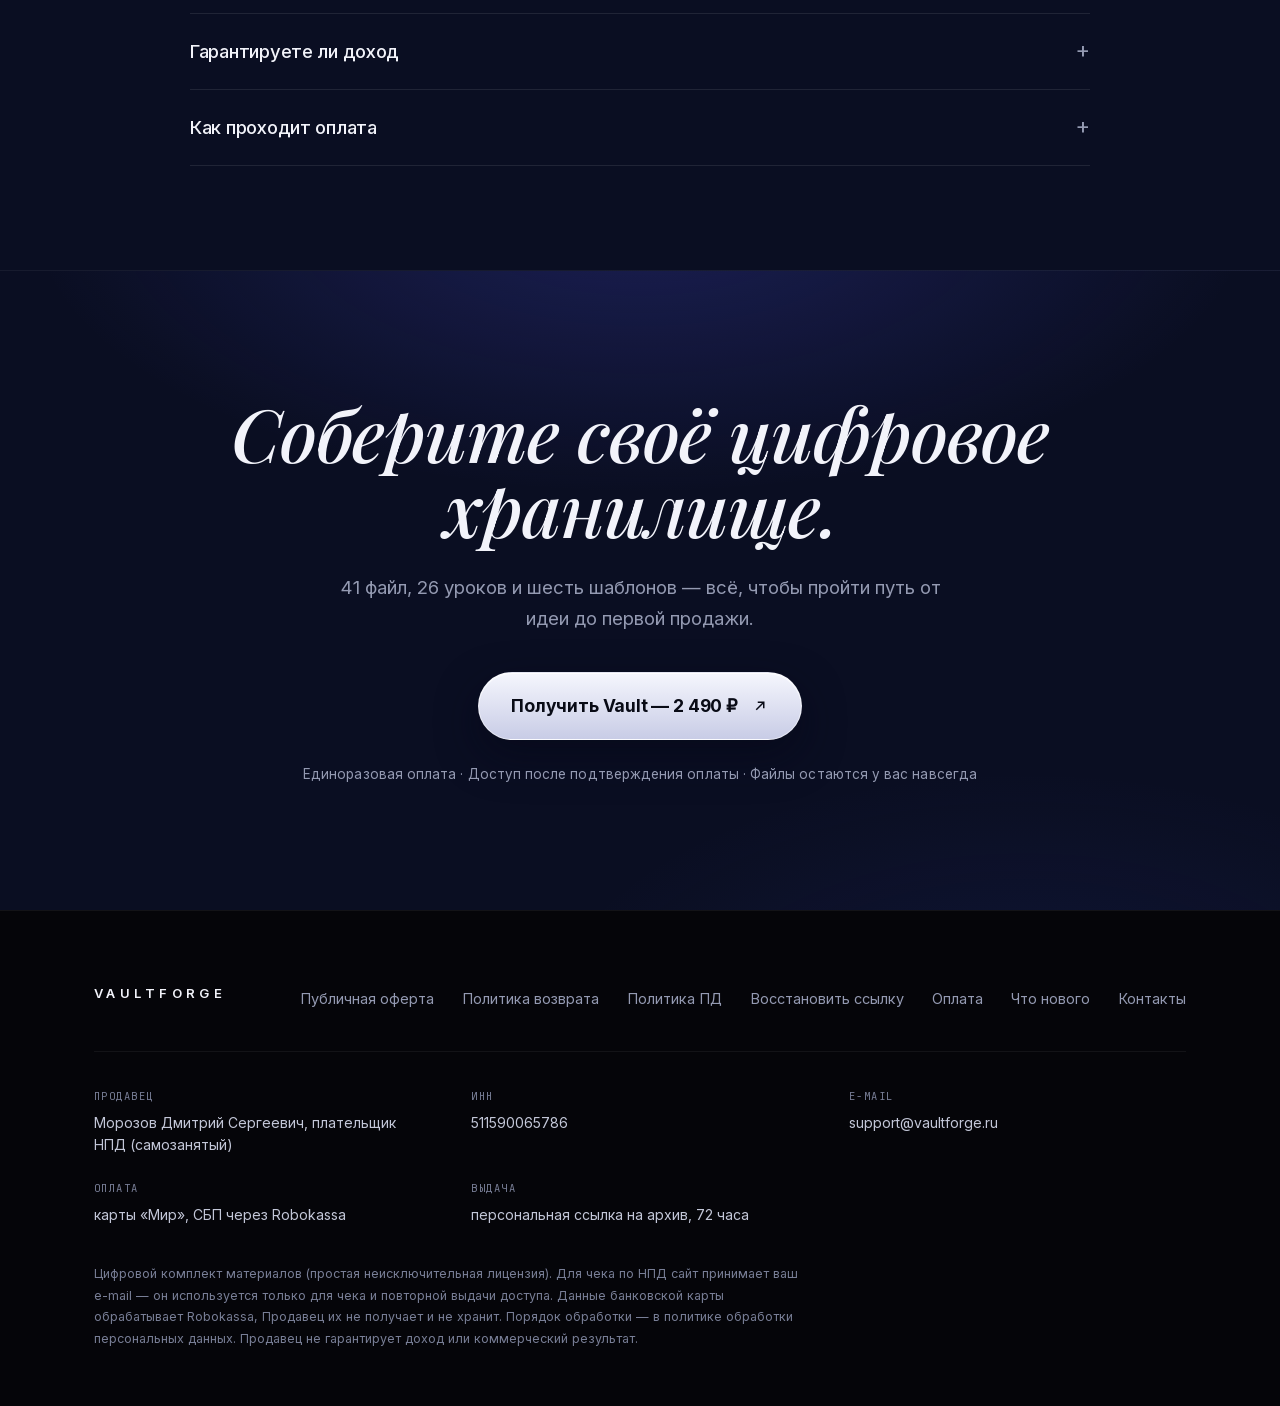
==== commit 44e14eeb: "Обновить сайт к выпуску Vaultforge 1.2.7" ====
--- a/index.html
+++ b/index.html
@@ -353,7 +353,7 @@
           </div>
           <p class="shot-title">Оплата получена</p>
           <p class="shot-sub">Ссылка на архив сформирована автоматически после подтверждения платежа.</p>
-          <span class="shot-btn">Скачать Vaultforge_v1.2.4.zip</span>
+          <span class="shot-btn">Скачать Vaultforge_v1.2.7.zip</span>
           <p class="shot-meta">ссылка действует 72 часа</p>
         </div>
       </div>
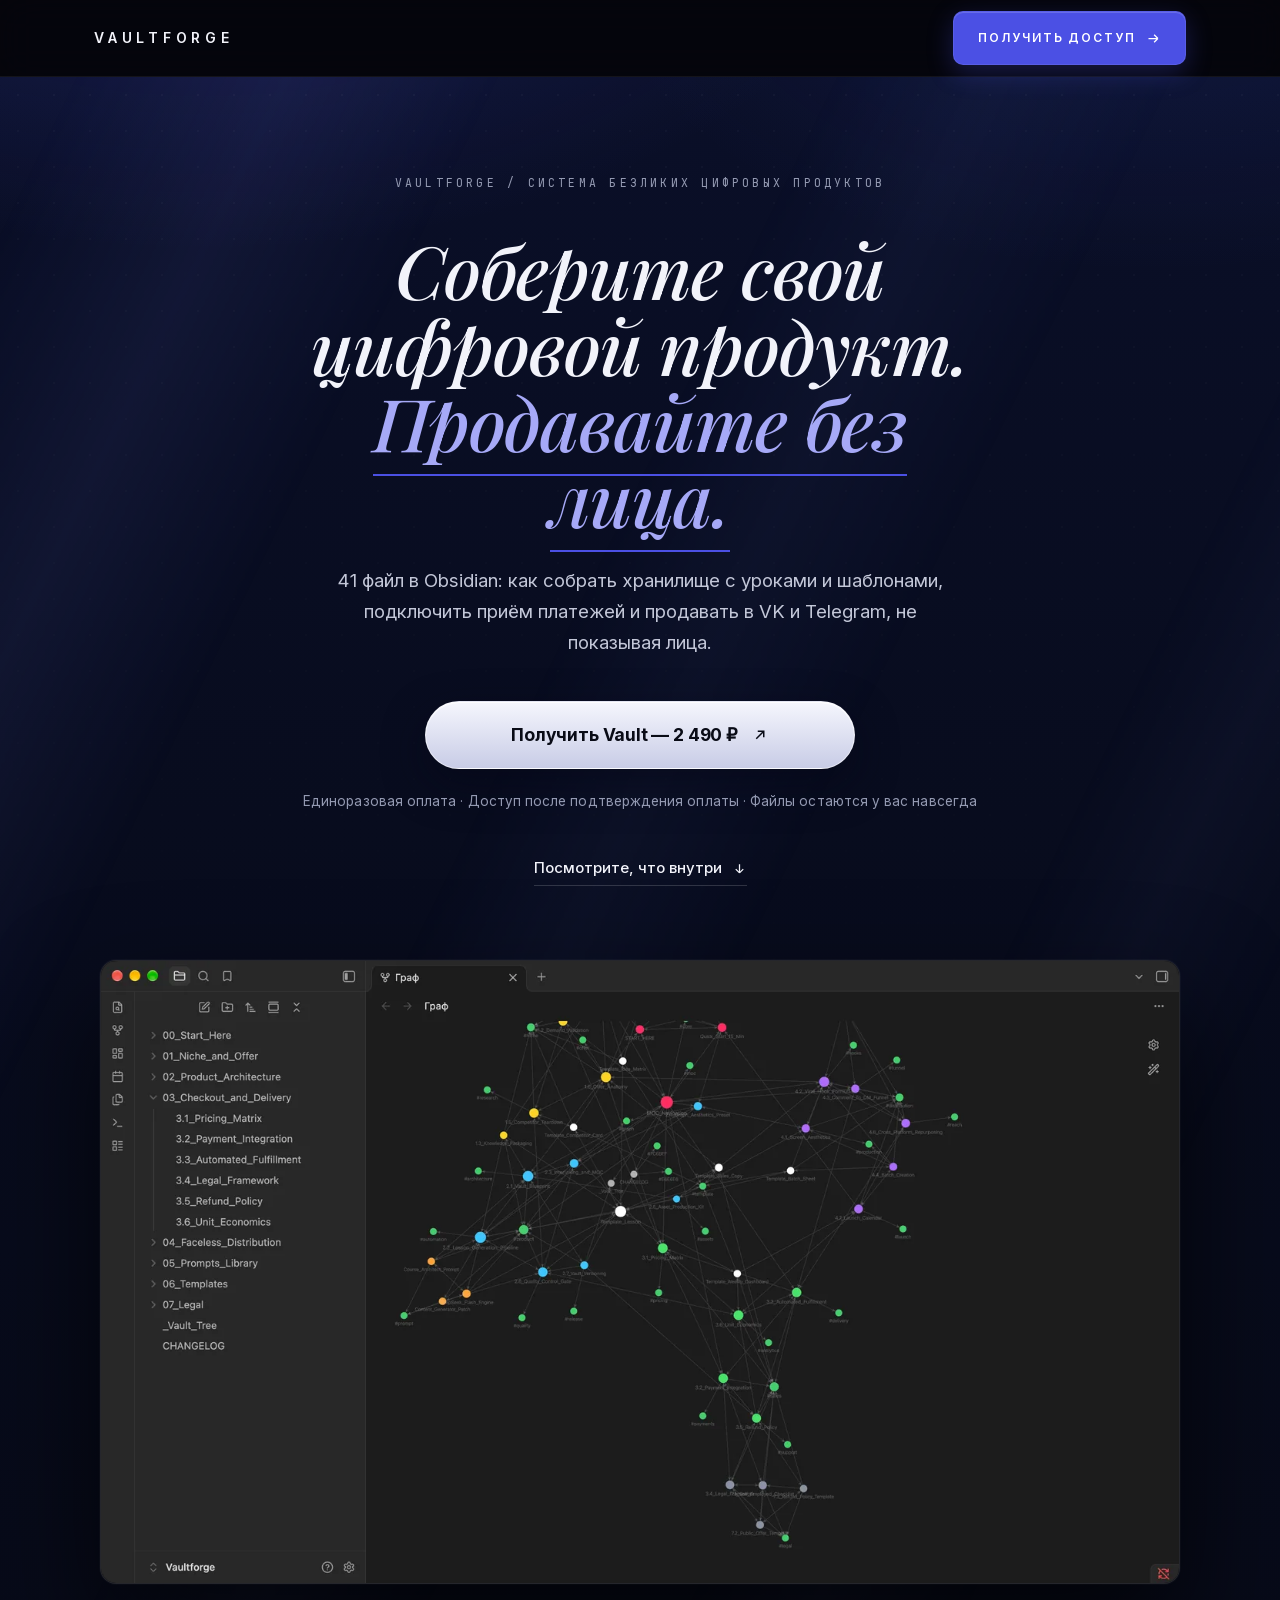
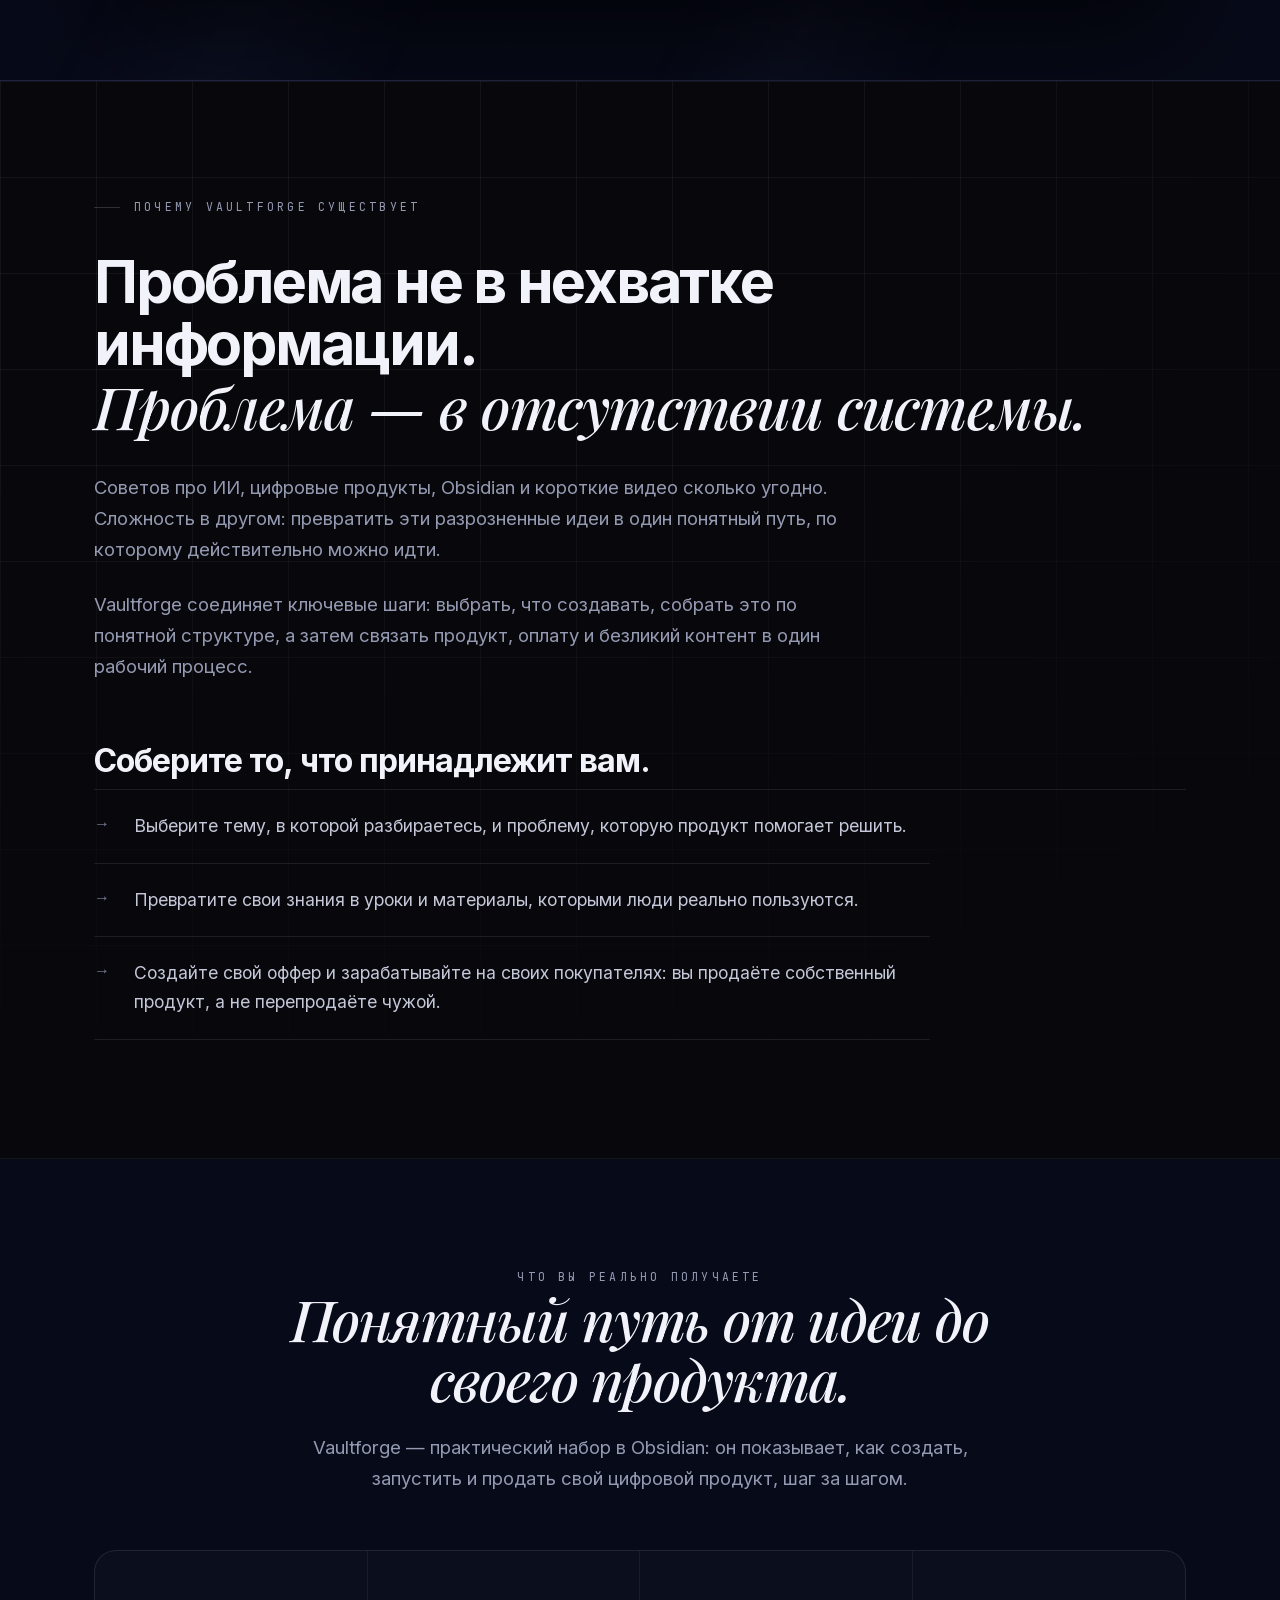
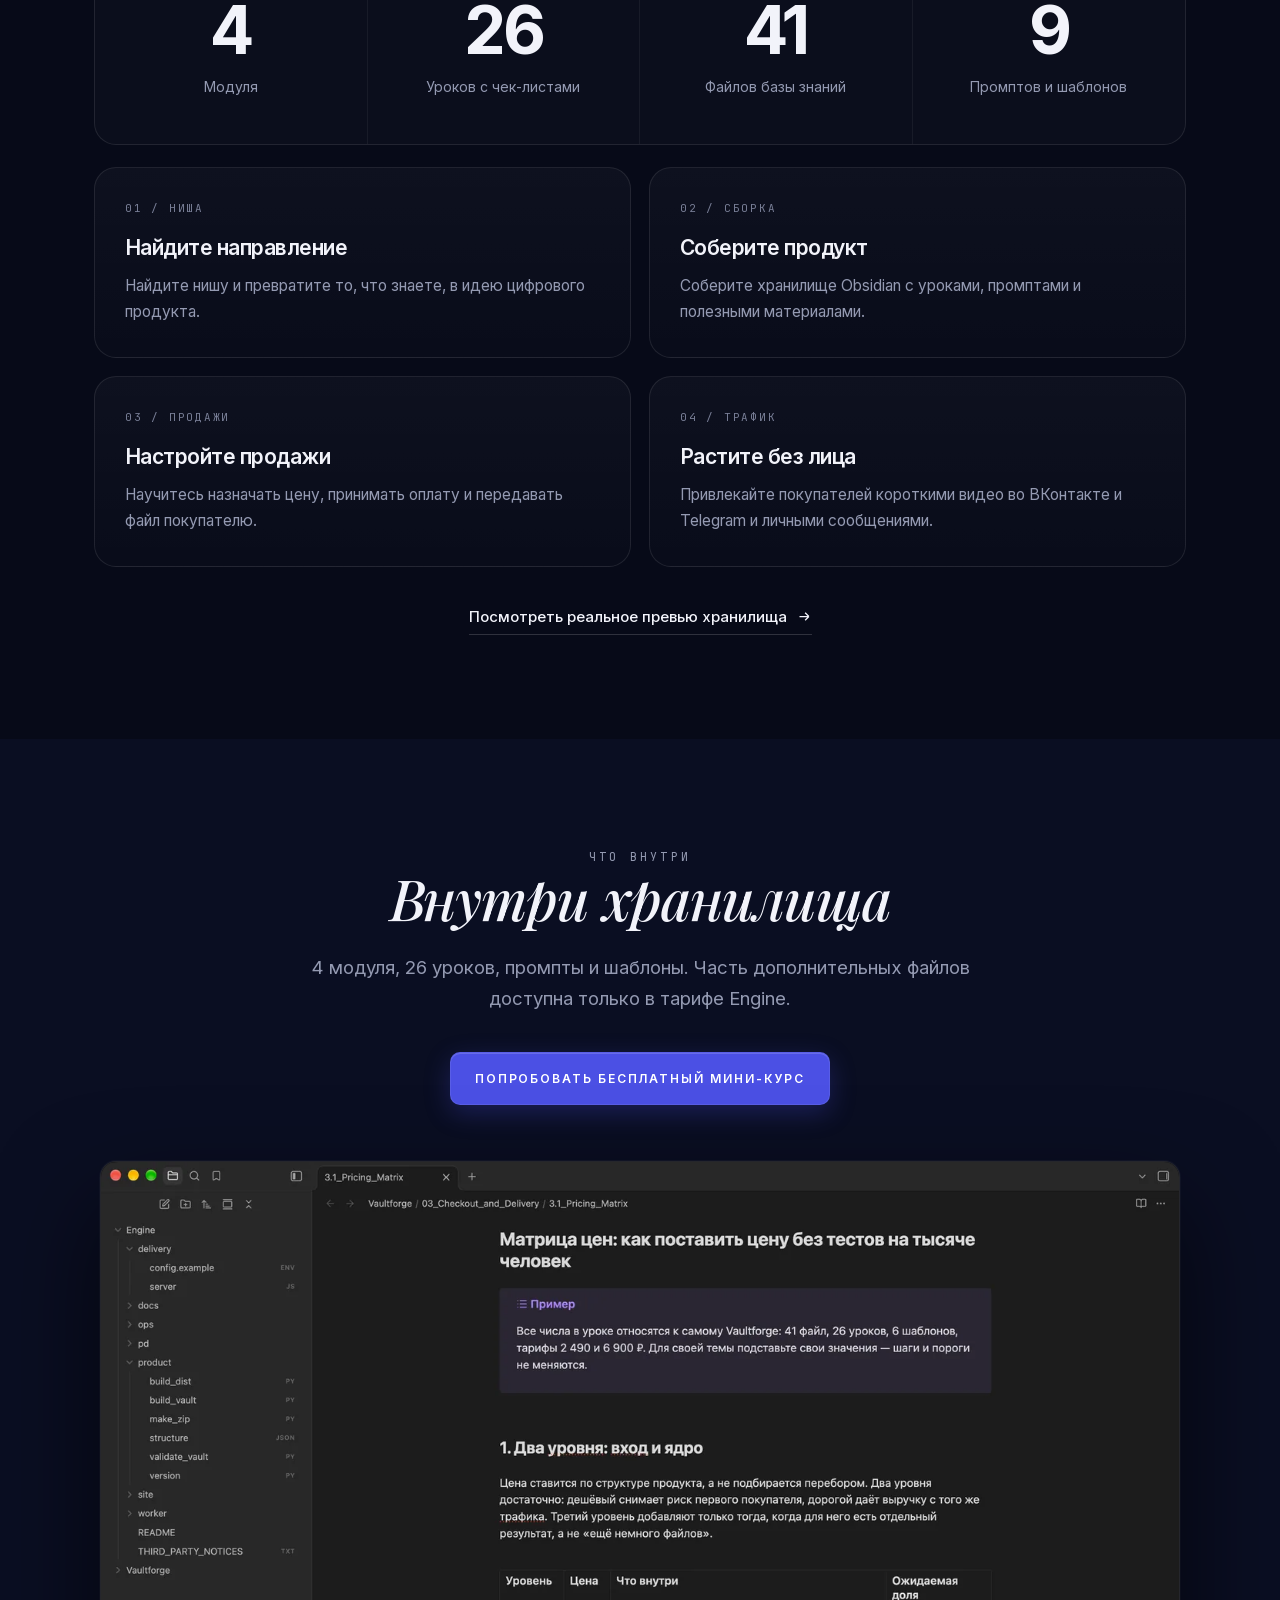
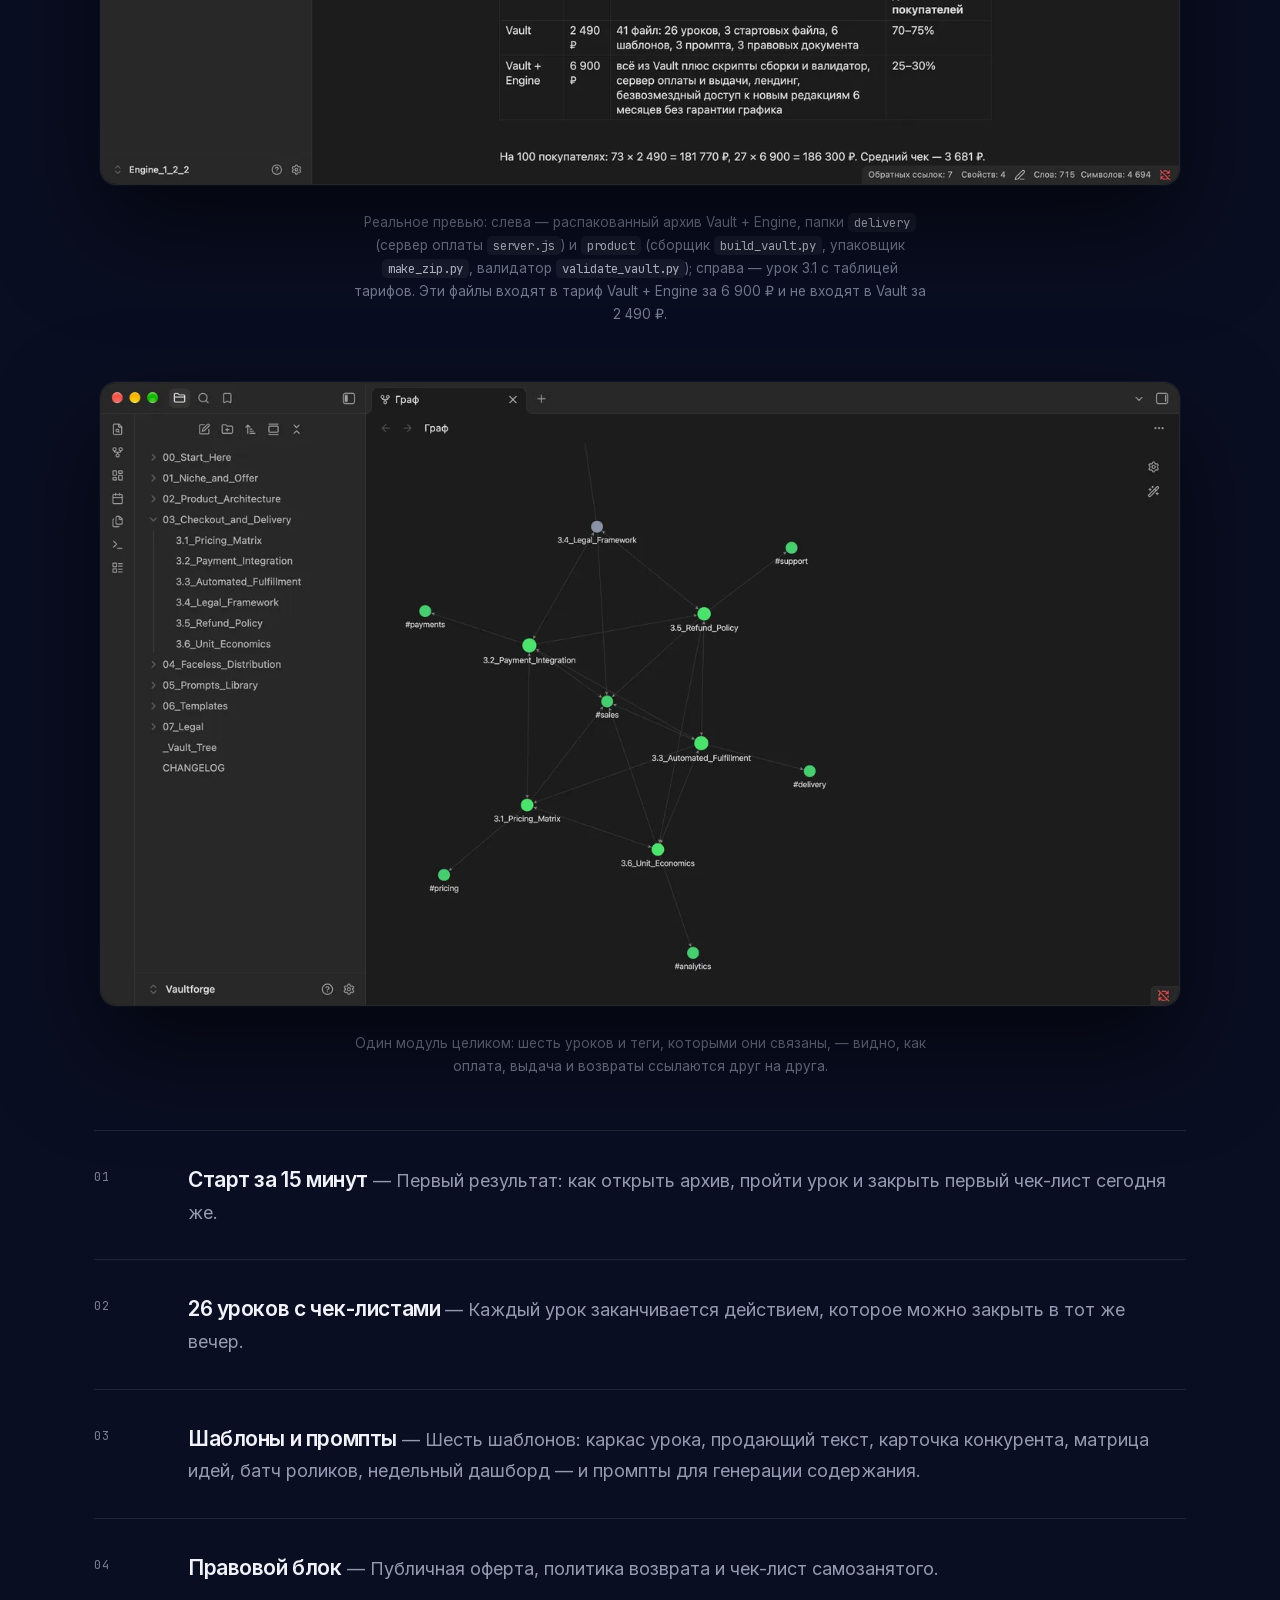
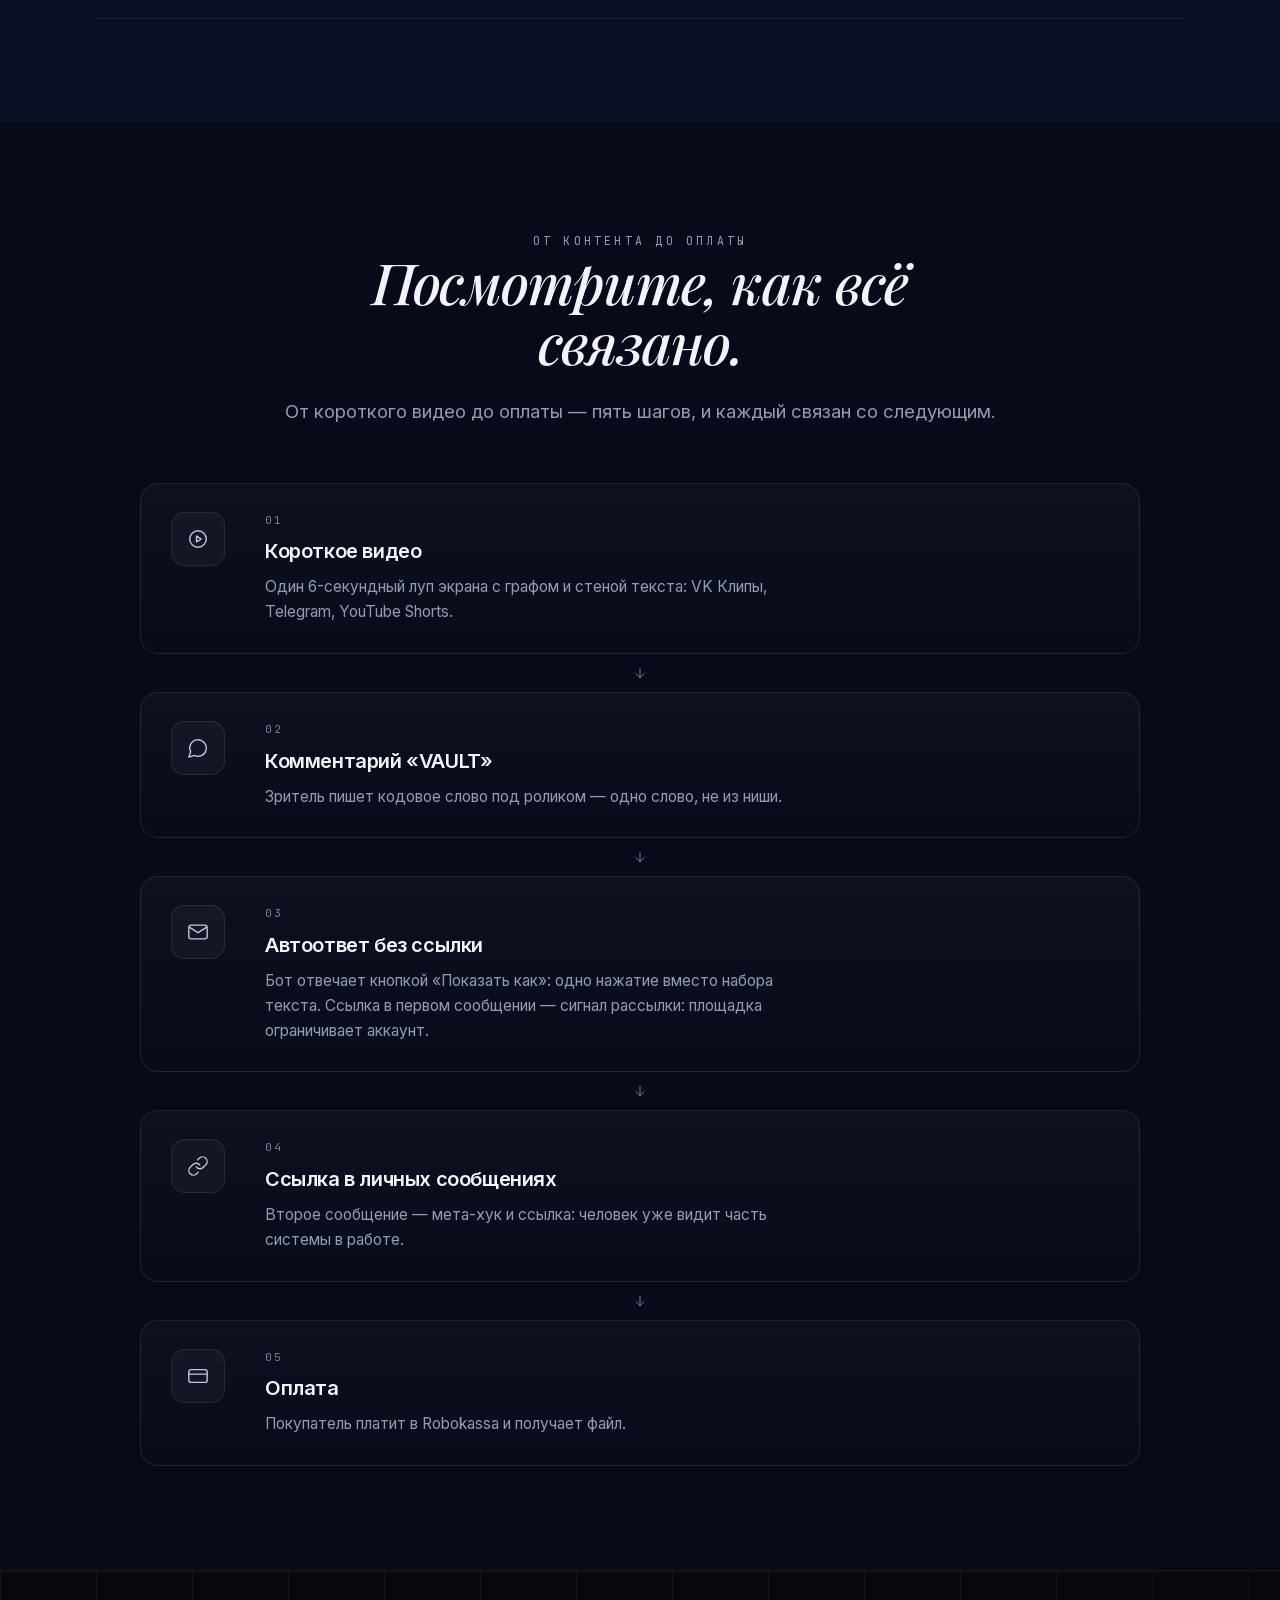
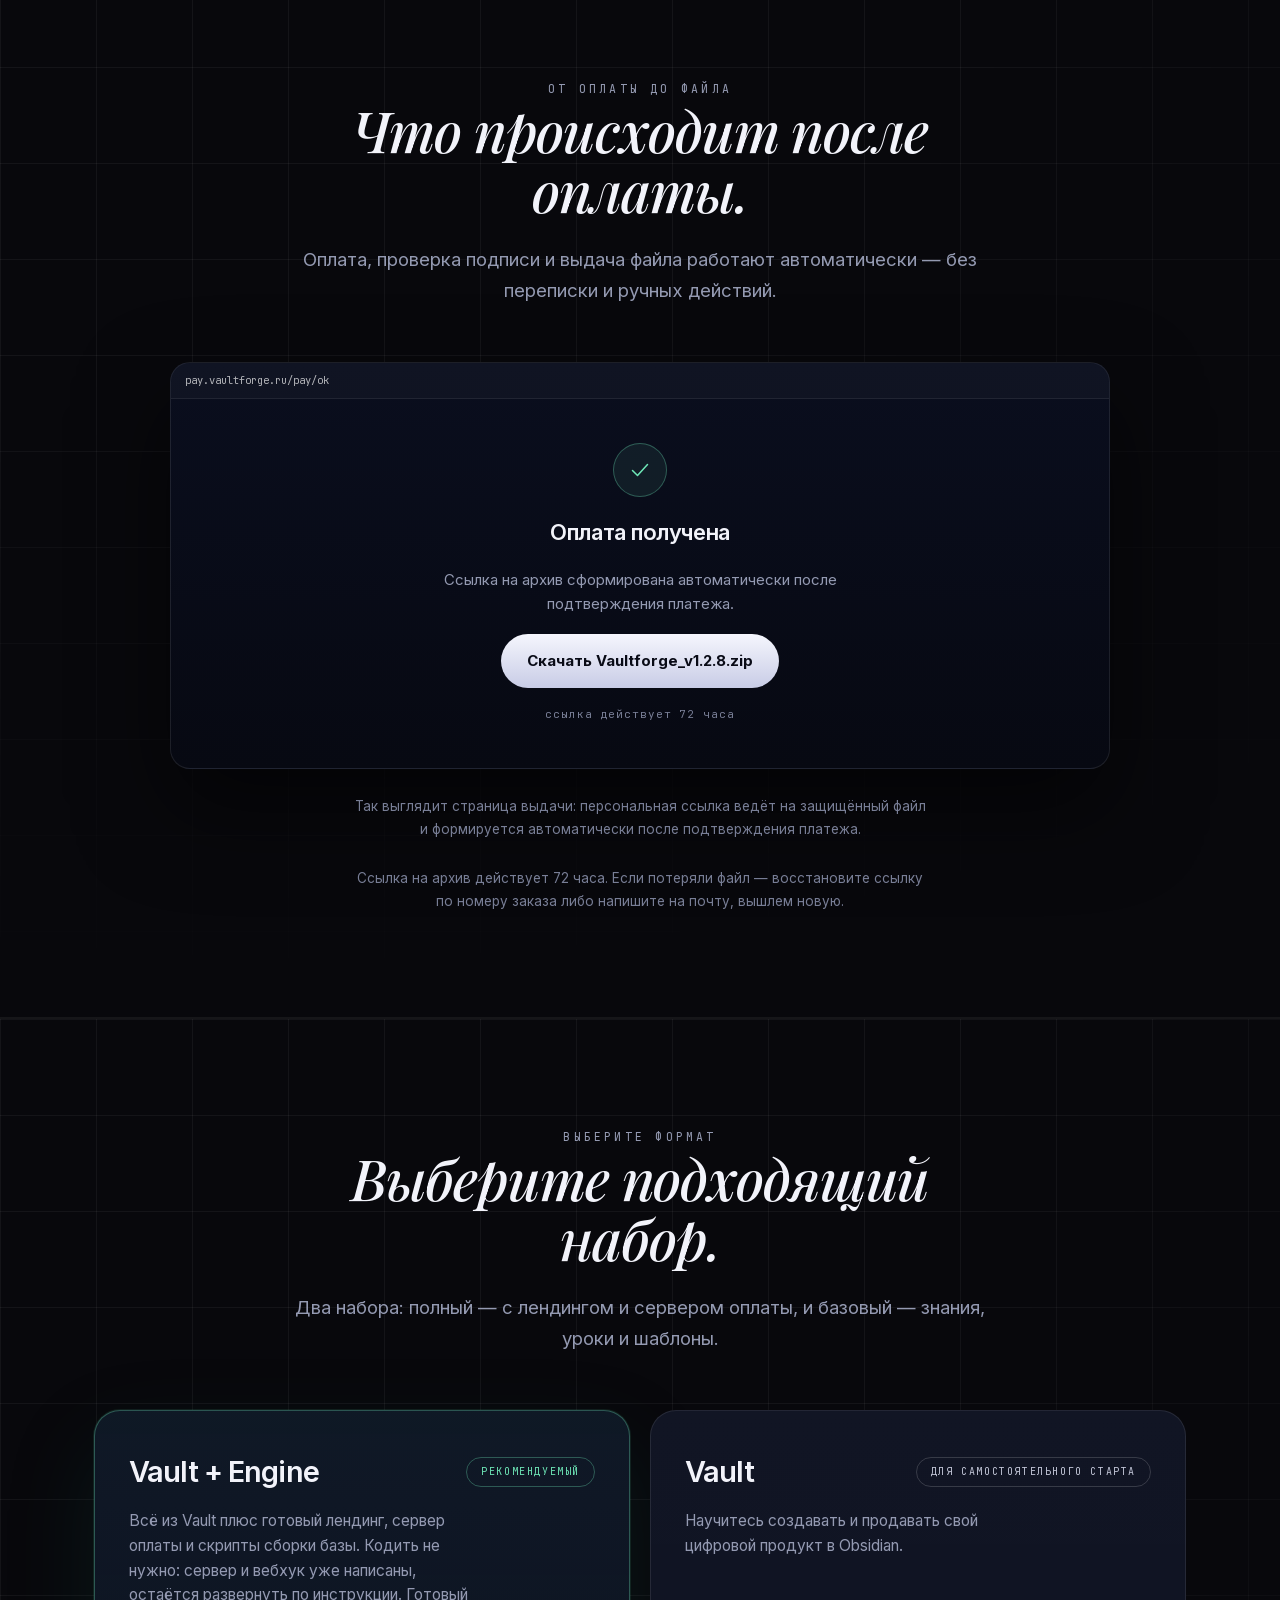
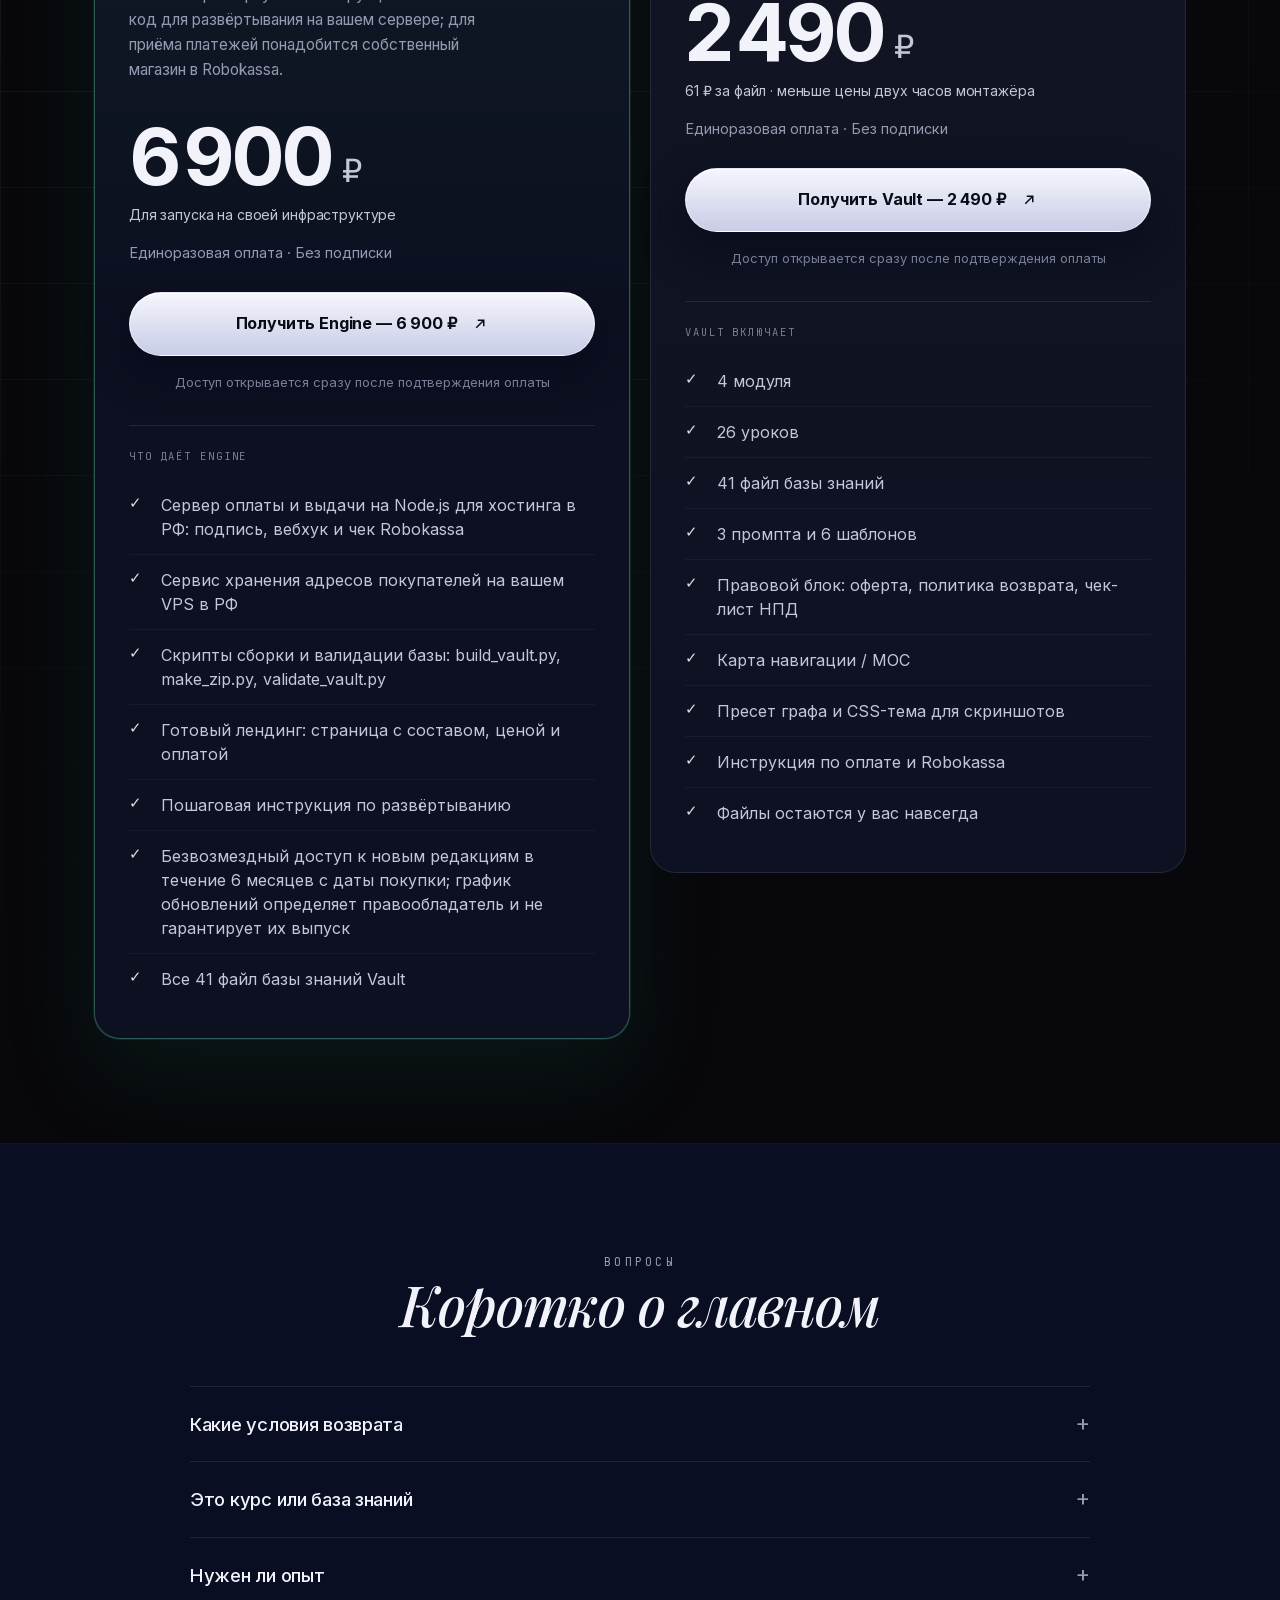
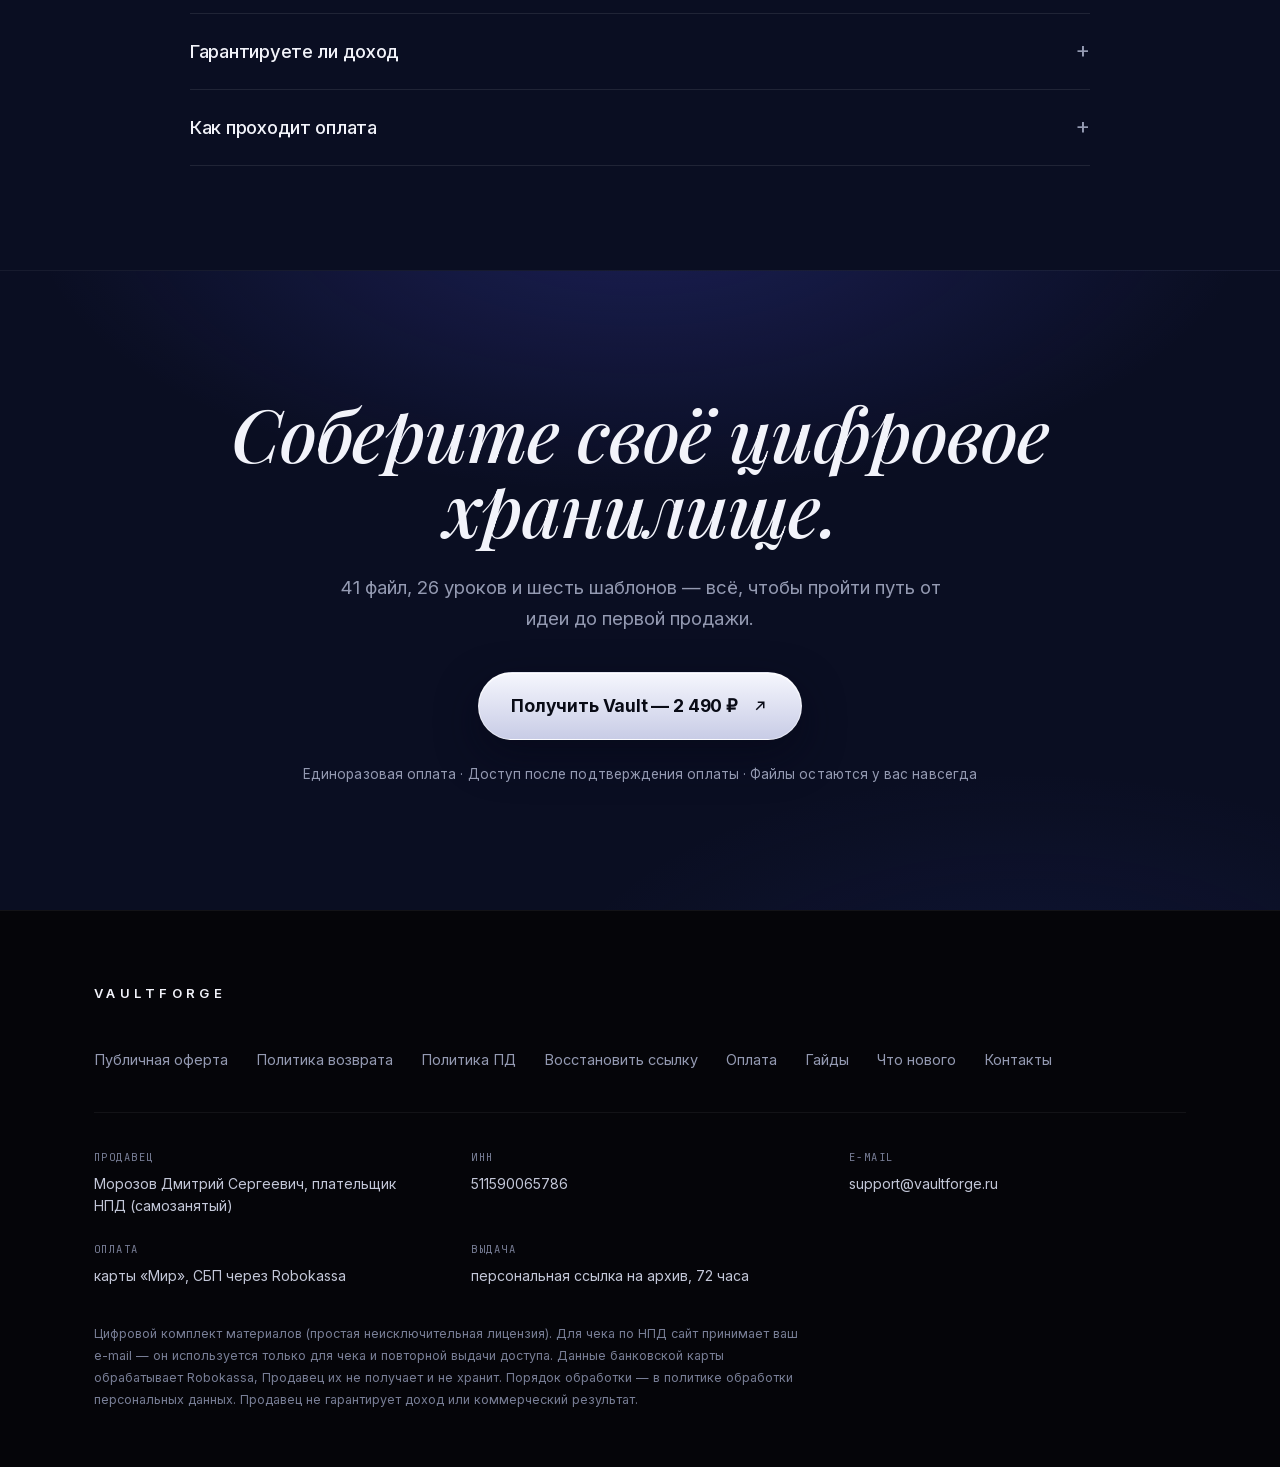
==== commit 8df5d216: "Согласовать сайт с оплатой и выдачей Vaultforge 1.2.8" ====
--- a/index.html
+++ b/index.html
@@ -22,6 +22,7 @@
 <link rel="canonical" href="https://vaultforge.ru/">
 <link rel="icon" href="data:image/svg+xml,%3Csvg xmlns='http://www.w3.org/2000/svg' viewBox='0 0 64 64'%3E%3Crect width='64' height='64' rx='14' fill='%2308080C'/%3E%3Ccircle cx='32' cy='33' r='13' fill='%234B50E4'/%3E%3C/svg%3E">
 <link rel="stylesheet" href="assets/style.css">
+<script src="assets/funnel.js" defer></script>
 <script type="application/ld+json">
 {
   "@context": "https://schema.org",
@@ -66,7 +67,7 @@
 }
 </script>
 </head>
-<body>
+<body data-funnel="landing">
 
 <a class="skip-link" href="#main">Перейти к содержанию</a>
 
@@ -353,7 +354,7 @@
           </div>
           <p class="shot-title">Оплата получена</p>
           <p class="shot-sub">Ссылка на архив сформирована автоматически после подтверждения платежа.</p>
-          <span class="shot-btn">Скачать Vaultforge_v1.2.7.zip</span>
+          <span class="shot-btn">Скачать Vaultforge_v1.2.8.zip</span>
           <p class="shot-meta">ссылка действует 72 часа</p>
         </div>
       </div>
@@ -378,14 +379,14 @@
           </div>
           <p class="plan-desc">Всё из Vault плюс готовый лендинг, сервер оплаты и скрипты сборки базы. Кодить не нужно: сервер и вебхук уже написаны, остаётся развернуть по инструкции. Готовый код для развёртывания на вашем сервере; для приёма платежей понадобится собственный магазин в Robokassa.</p>
           <div class="plan-price">6 900 <span class="cur">₽</span></div>
-          <p class="plan-anchor">Сервер, воркер, скрипты и лендинг отдельно — 12 000 ₽</p>
+          <p class="plan-anchor">Для запуска на своей инфраструктуре</p>
           <p class="plan-sub">Единоразовая оплата · Без подписки</p>
           <a class="btn-pill" href="checkout.html#plan-engine">Получить Engine — 6 900 ₽ <svg width="18" height="18" viewBox="0 0 24 24" fill="none" stroke="currentColor" stroke-width="2" aria-hidden="true"><path d="M7 17 17 7M9 7h8v8"/></svg></a>
           <p class="plan-micro">Доступ открывается сразу после подтверждения оплаты</p>
           <p class="plan-divider">Что даёт Engine</p>
           <ul class="checklist">
             <li>Сервер оплаты и выдачи на Node.js для хостинга в РФ: подпись, вебхук и чек Robokassa</li>
-            <li>Воркер для Cloudflare — вариант для хостинга за рубежом</li>
+            <li>Сервис хранения адресов покупателей на вашем VPS в РФ</li>
             <li>Скрипты сборки и валидации базы: build_vault.py, make_zip.py, validate_vault.py</li>
             <li>Готовый лендинг: страница с составом, ценой и оплатой</li>
             <li>Пошаговая инструкция по развёртыванию</li>
@@ -397,7 +398,7 @@
         <article class="plan reveal">
           <div class="plan-head">
             <h3 class="plan-name">Vault</h3>
-            <span class="plan-tag plan-tag--muted">Выбирают 7 из 10</span>
+            <span class="plan-tag plan-tag--muted">Для самостоятельного старта</span>
           </div>
           <p class="plan-desc">Научитесь создавать и продавать свой цифровой продукт в Obsidian.</p>
           <div class="plan-price">2 490 <span class="cur">₽</span></div>
@@ -440,7 +441,7 @@
         </details>
         <details class="faq-item reveal">
           <summary>Нужен ли опыт</summary>
-          <p>Нет. Первый результат — за 15 минут по уроку «Старт за 15 минут».</p>
+          <p>Нет. В первом уроке вы выберете тему и запишете черновик оффера. Отведите на это около 15 минут.</p>
         </details>
         <details class="faq-item reveal">
           <summary>Гарантируете ли доход</summary>
@@ -477,6 +478,7 @@
         <a href="/legal/privacy.html">Политика ПД</a>
         <a href="/reissue.html">Восстановить ссылку</a>
         <a href="checkout.html">Оплата</a>
+        <a href="https://vaultforge.ru/docs/">Гайды</a>
         <a href="/changelog.html">Что нового</a>
         <a href="mailto:support@vaultforge.ru">Контакты</a>
       </nav>
@@ -530,4 +532,4 @@
   })();
 </script>
 </body>
-</html>+</html>
--- a/assets/style.css
+++ b/assets/style.css
@@ -679,6 +679,13 @@
 .legal-nav{display:flex;gap:26px;flex-wrap:wrap;margin-top:52px;padding-top:24px;border-top:1px solid var(--line);font-size:14.5px}
 .legal-nav a{color:var(--muted);display:inline-flex;align-items:center;min-height:32px}
 .legal-nav a:hover{color:var(--violet)}
+
+/* Public guides */
+.guide-figure{margin:26px 0}
+.guide-figure img{display:block;width:100%;height:auto;border-radius:12px}
+.guide-figure figcaption{margin-top:10px;color:var(--muted);font-size:14px}
+.guide-actions{max-width:820px;margin:24px auto 0}
+.guide-actions .legal-nav{margin-top:32px}
 
 /* ---------- 20. Reveal ---------- */
 .js-reveal .reveal{opacity:0;transform:translateY(20px)}
@@ -772,4 +779,4 @@
 .buy-consent a{color:var(--violet);text-decoration:underline;text-underline-offset:2px}
 .buy-form .btn-pill{width:100%;font-family:inherit;cursor:pointer}
 
-.buy-consent span{flex:1 1 auto;min-width:0}+.buy-consent span{flex:1 1 auto;min-width:0}
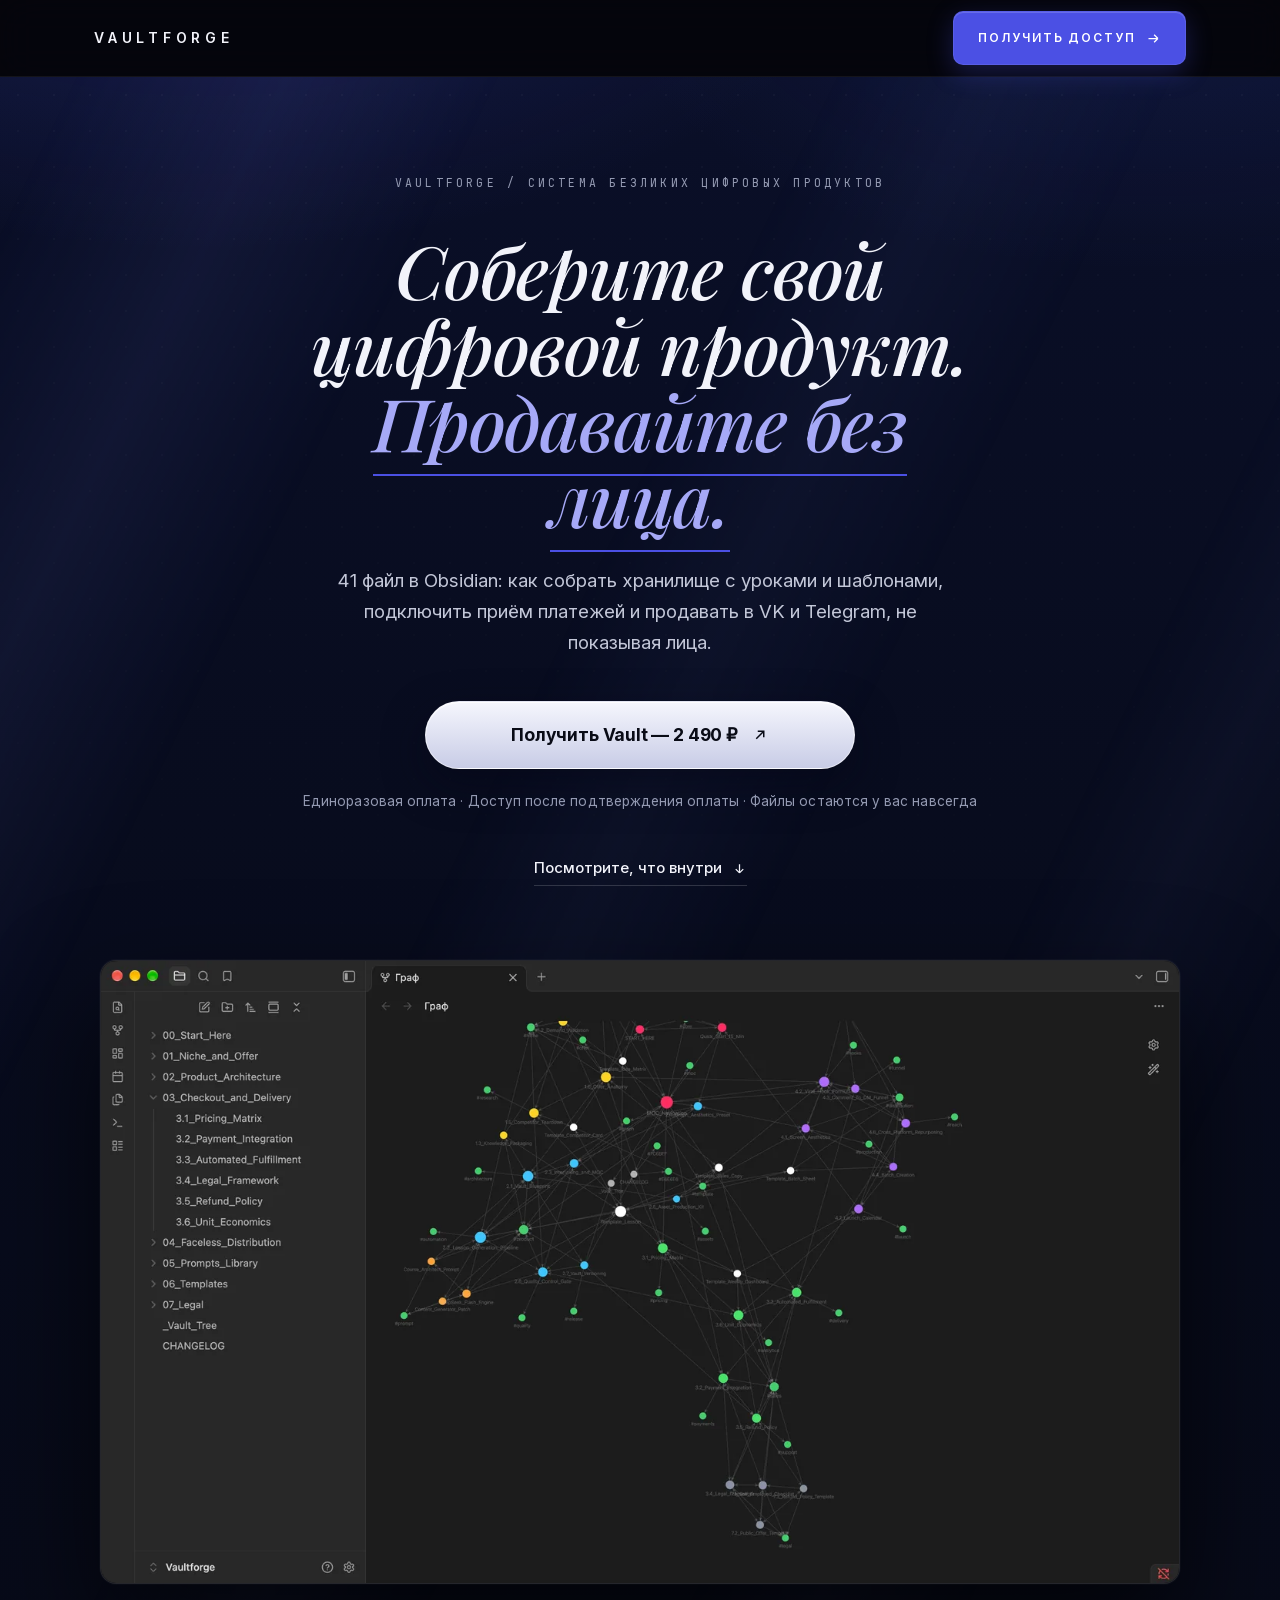
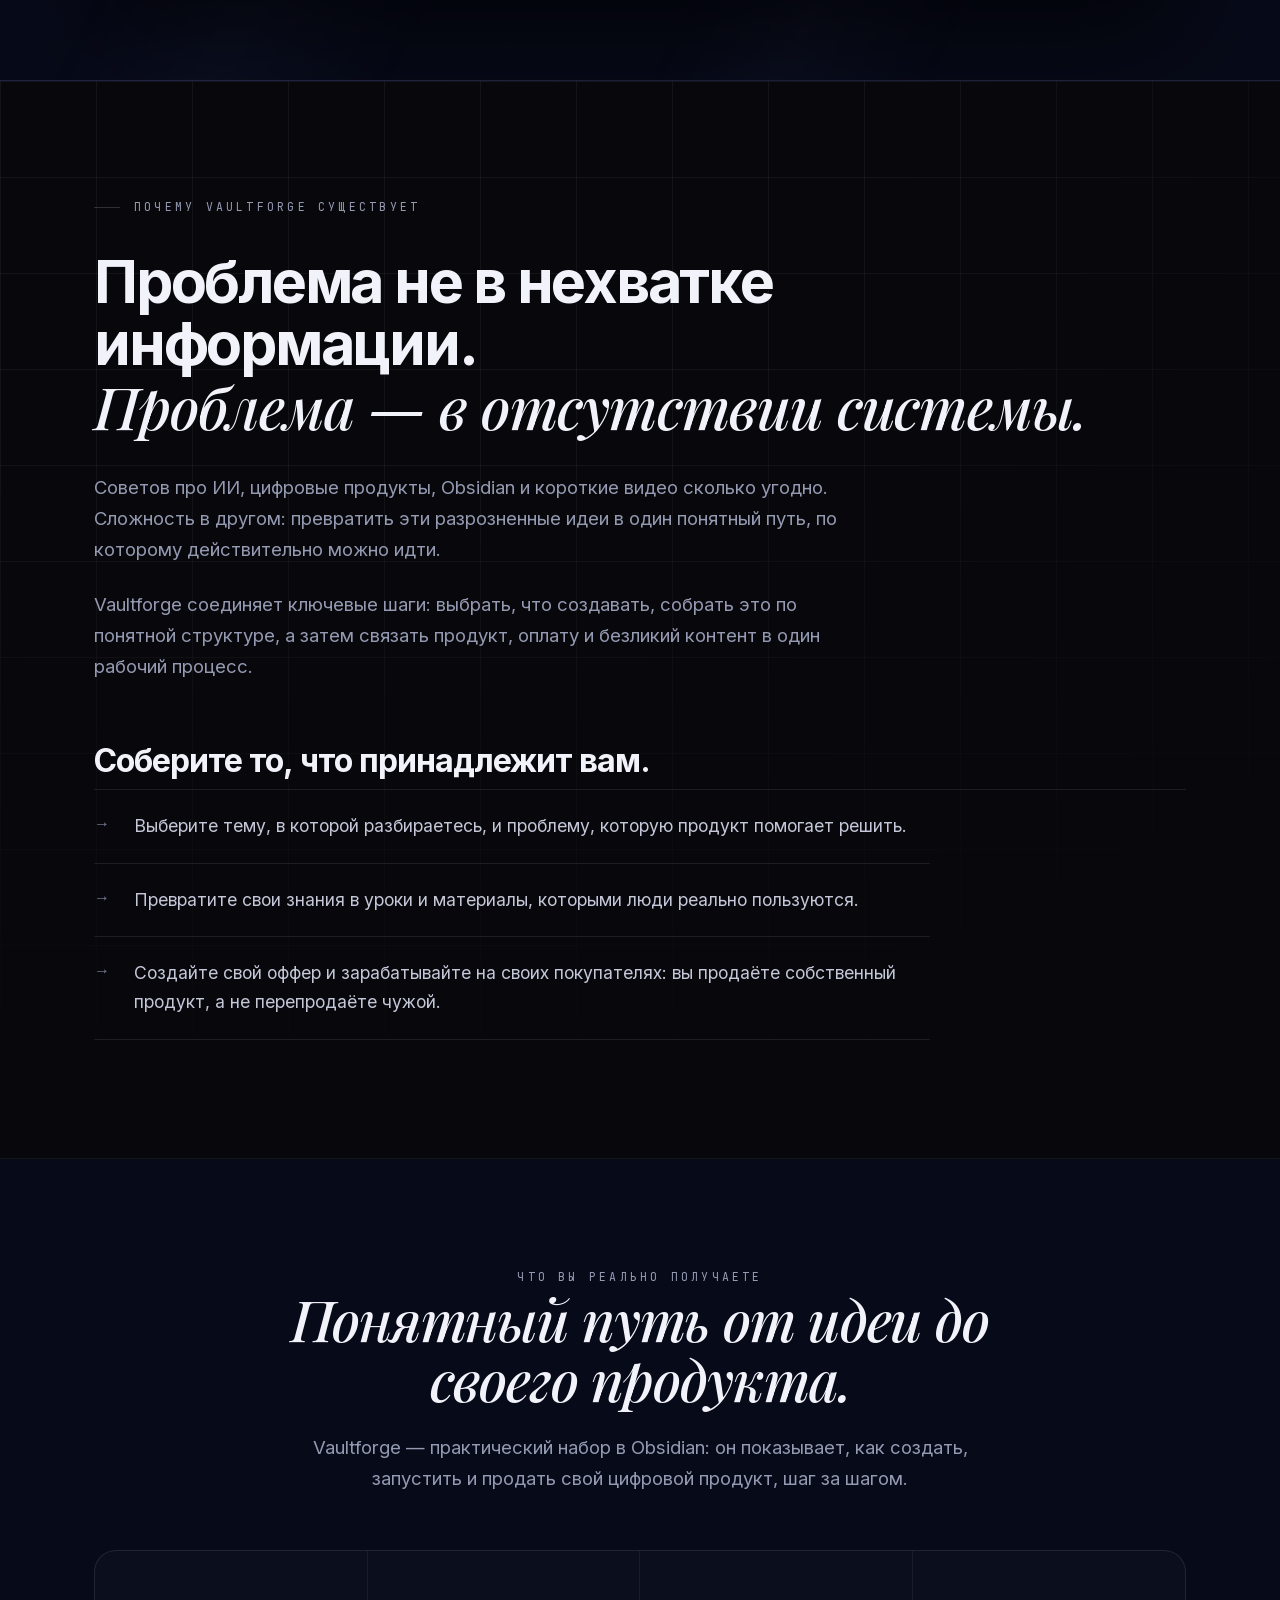
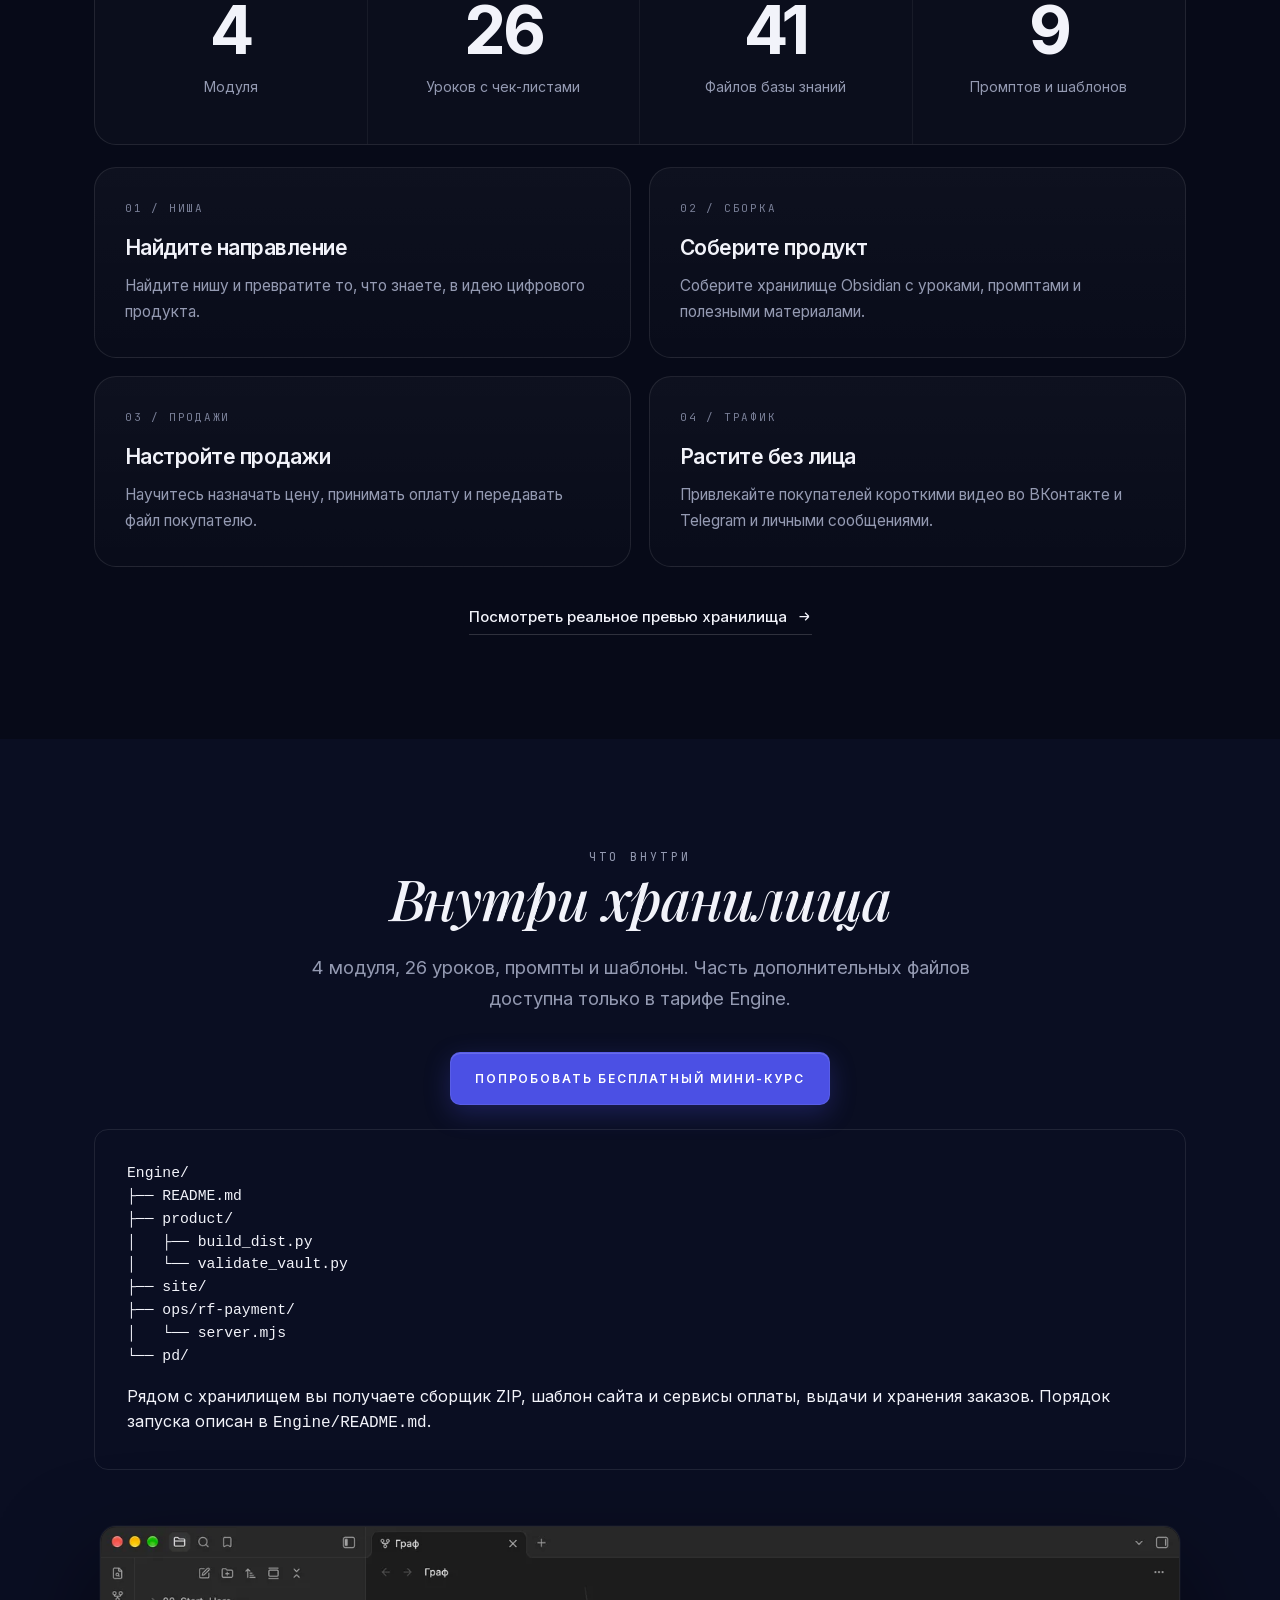
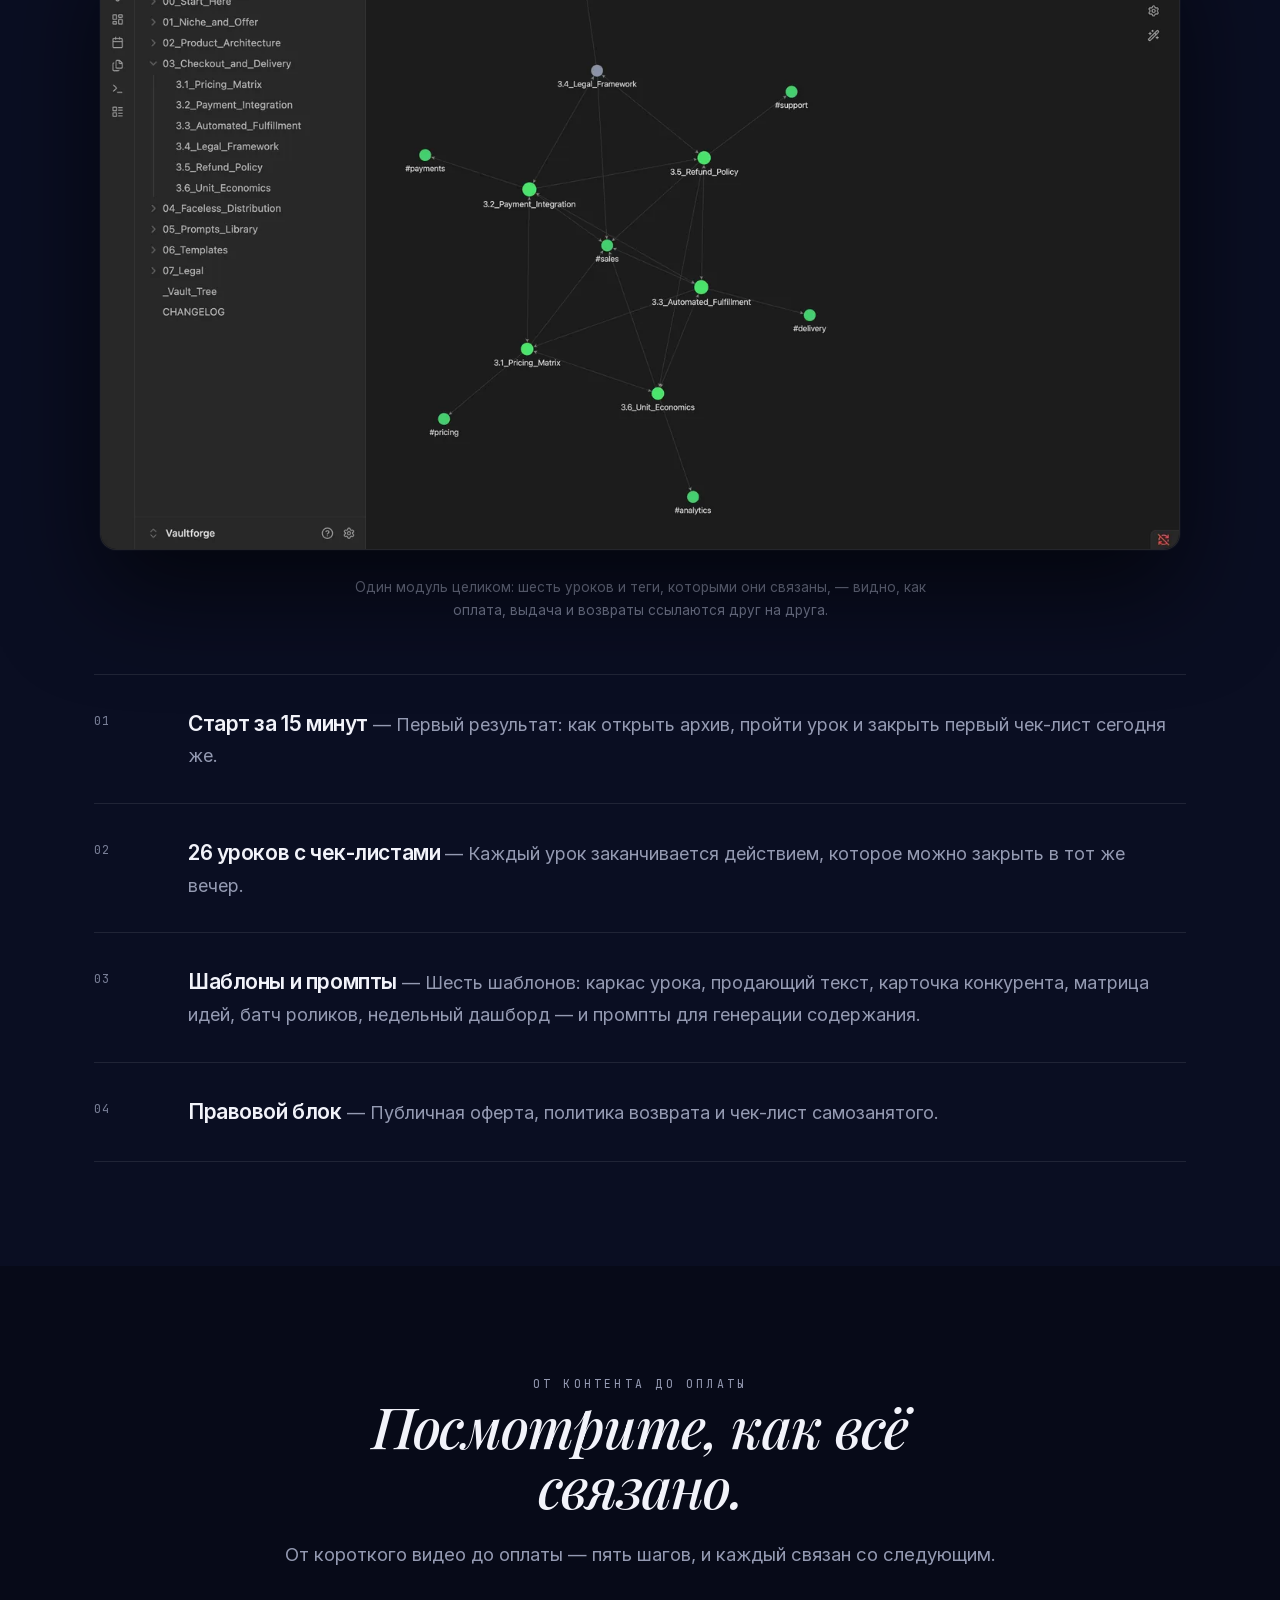
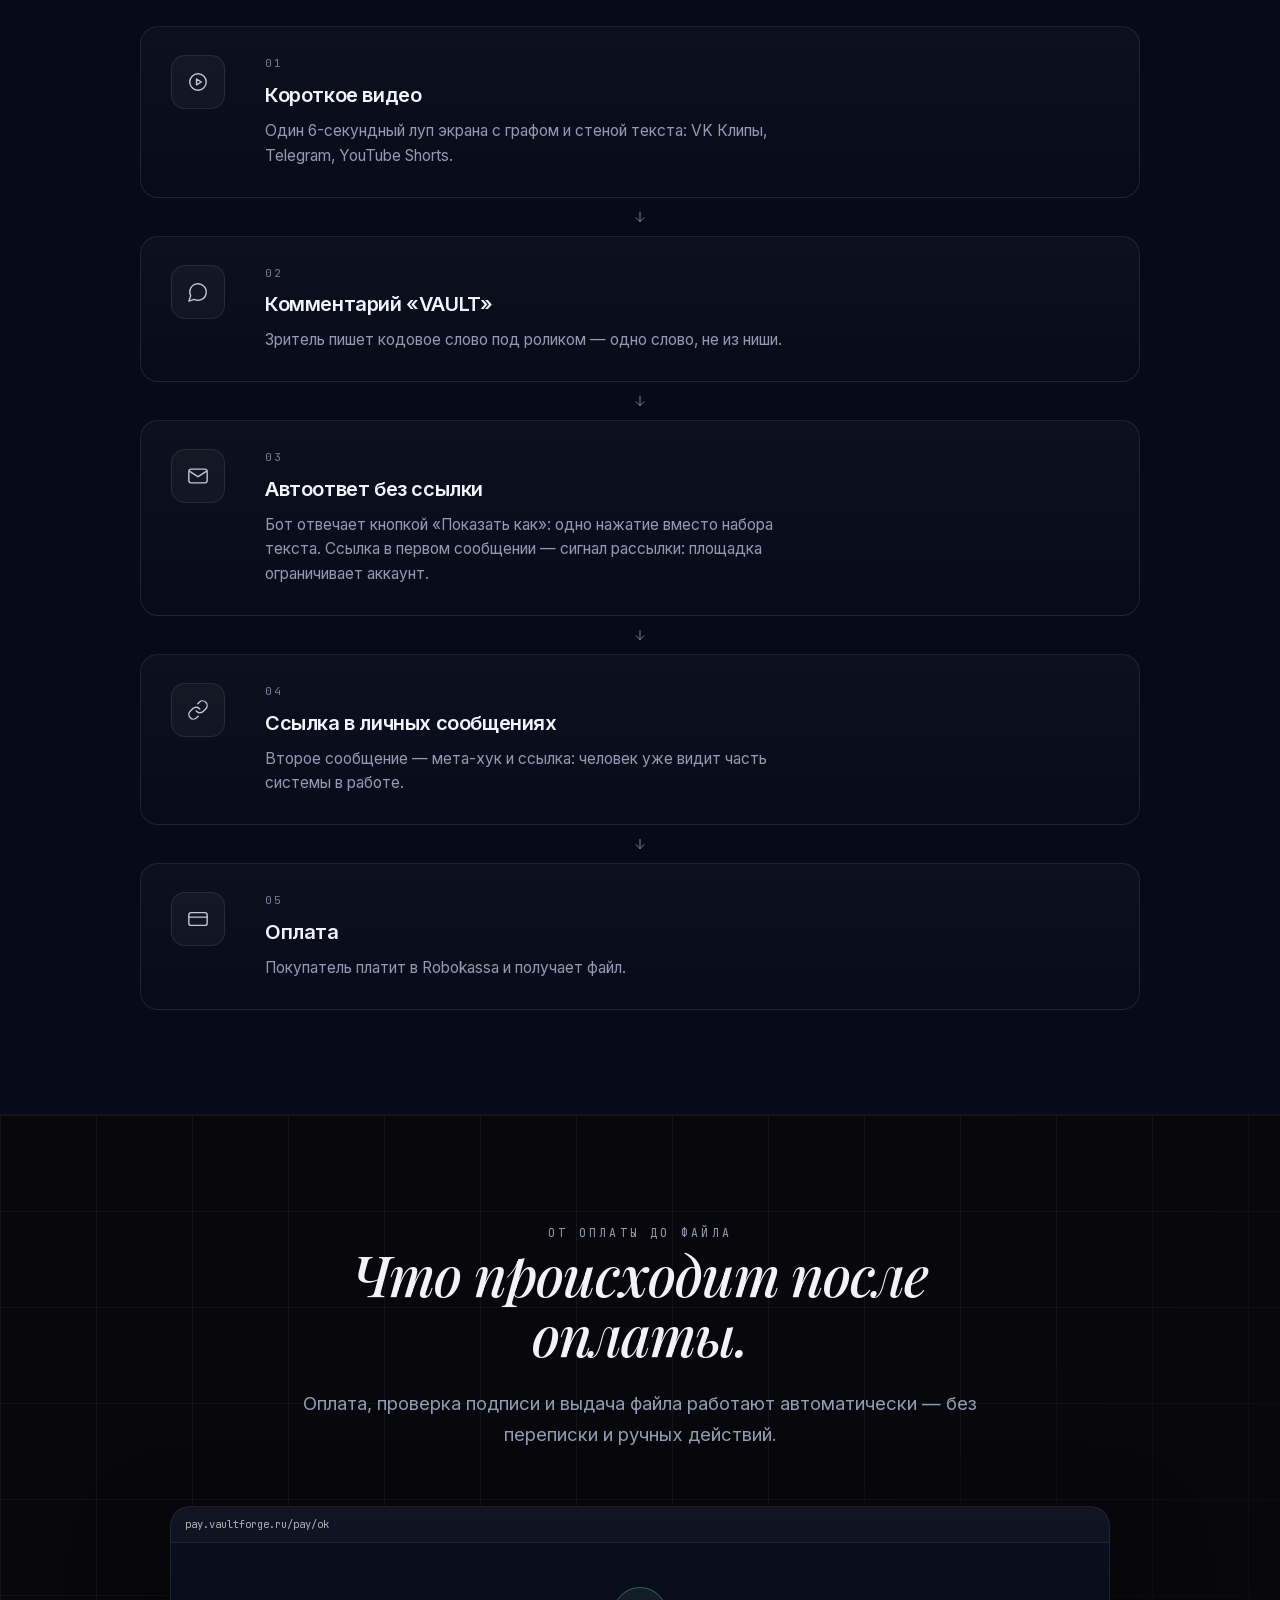
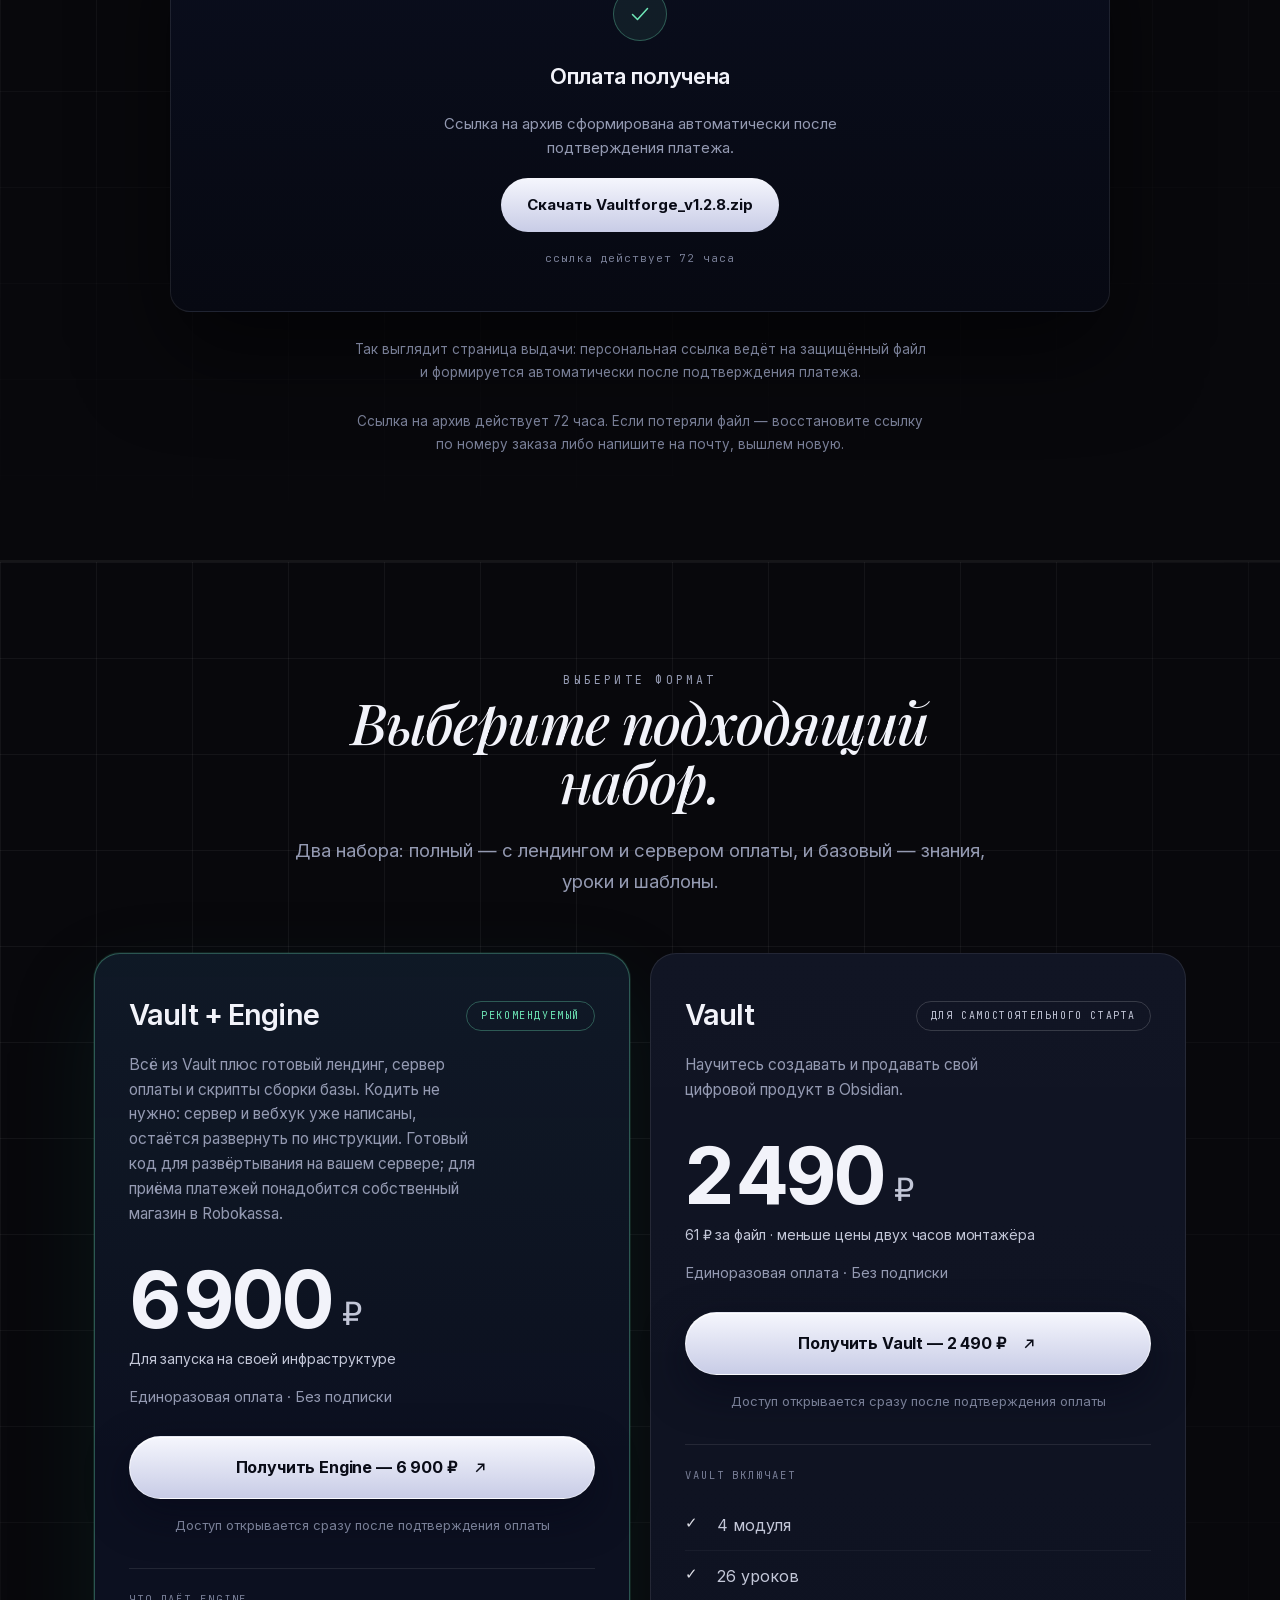
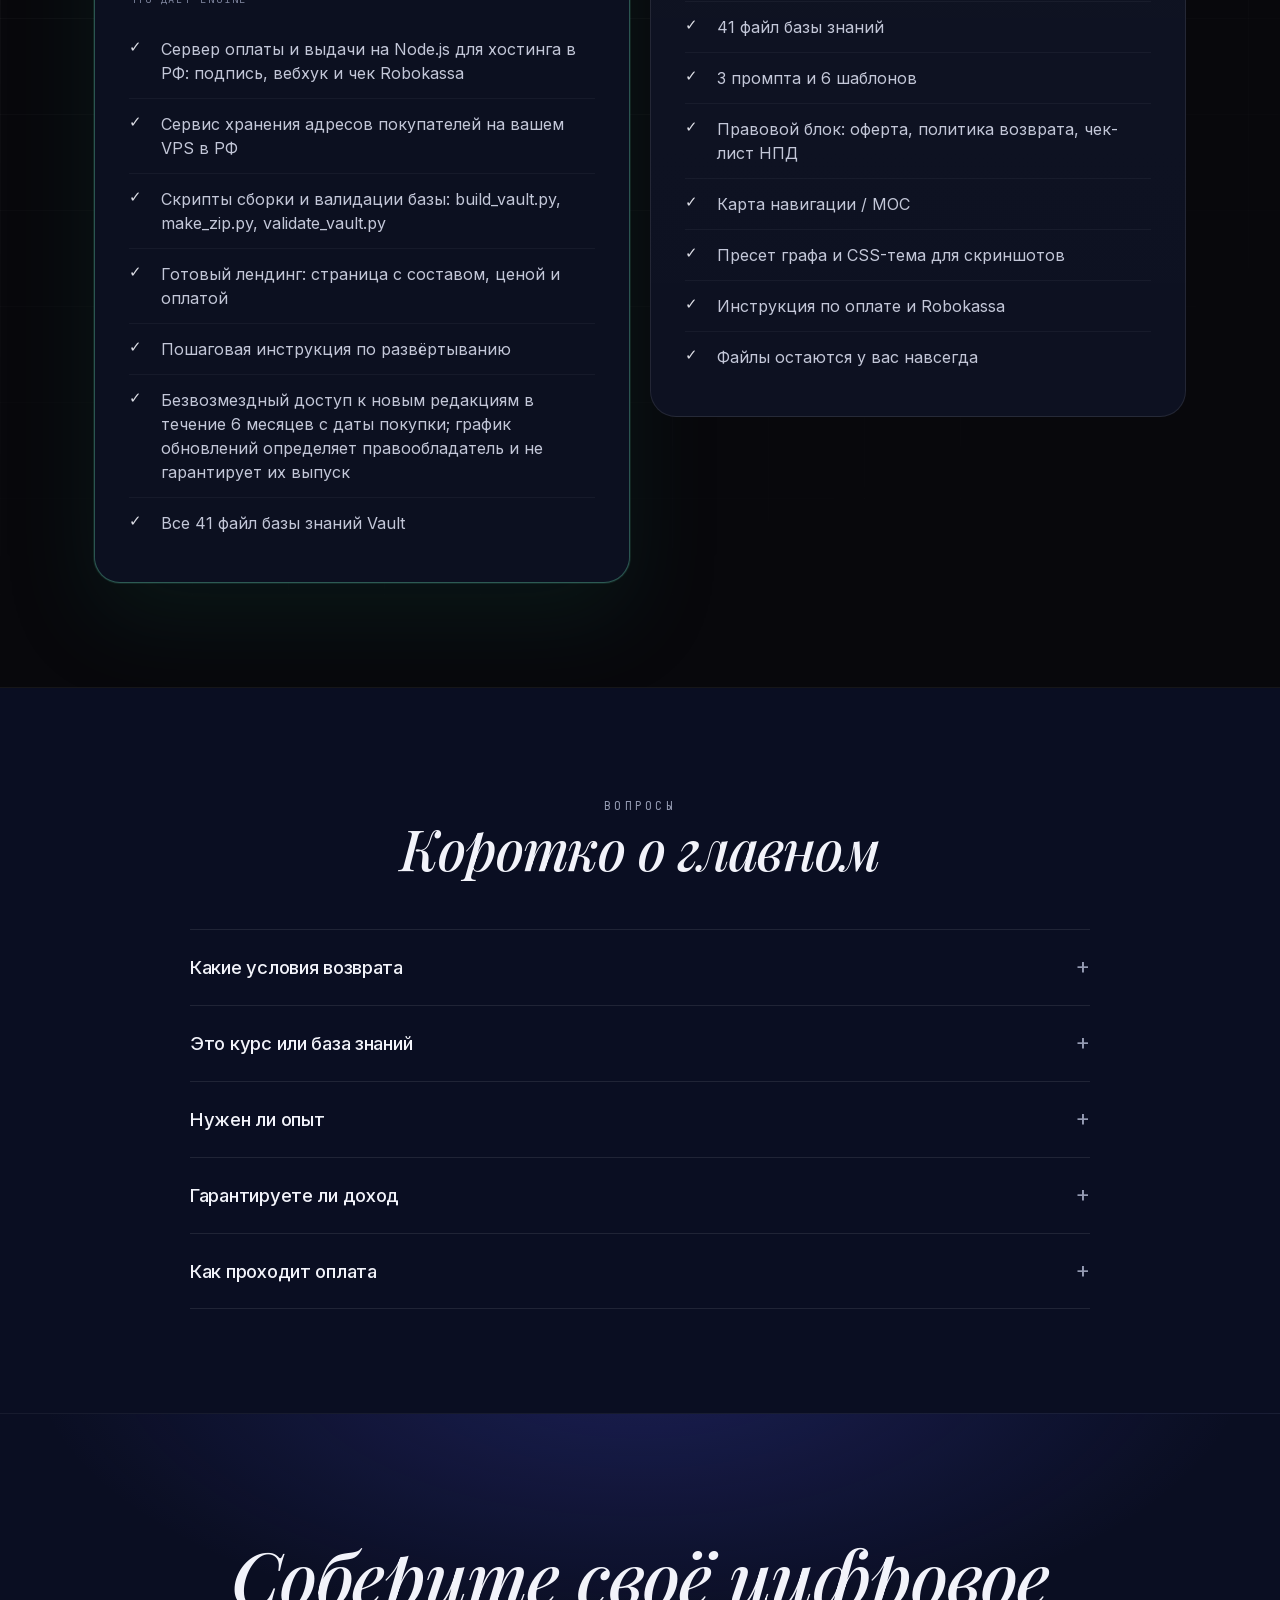
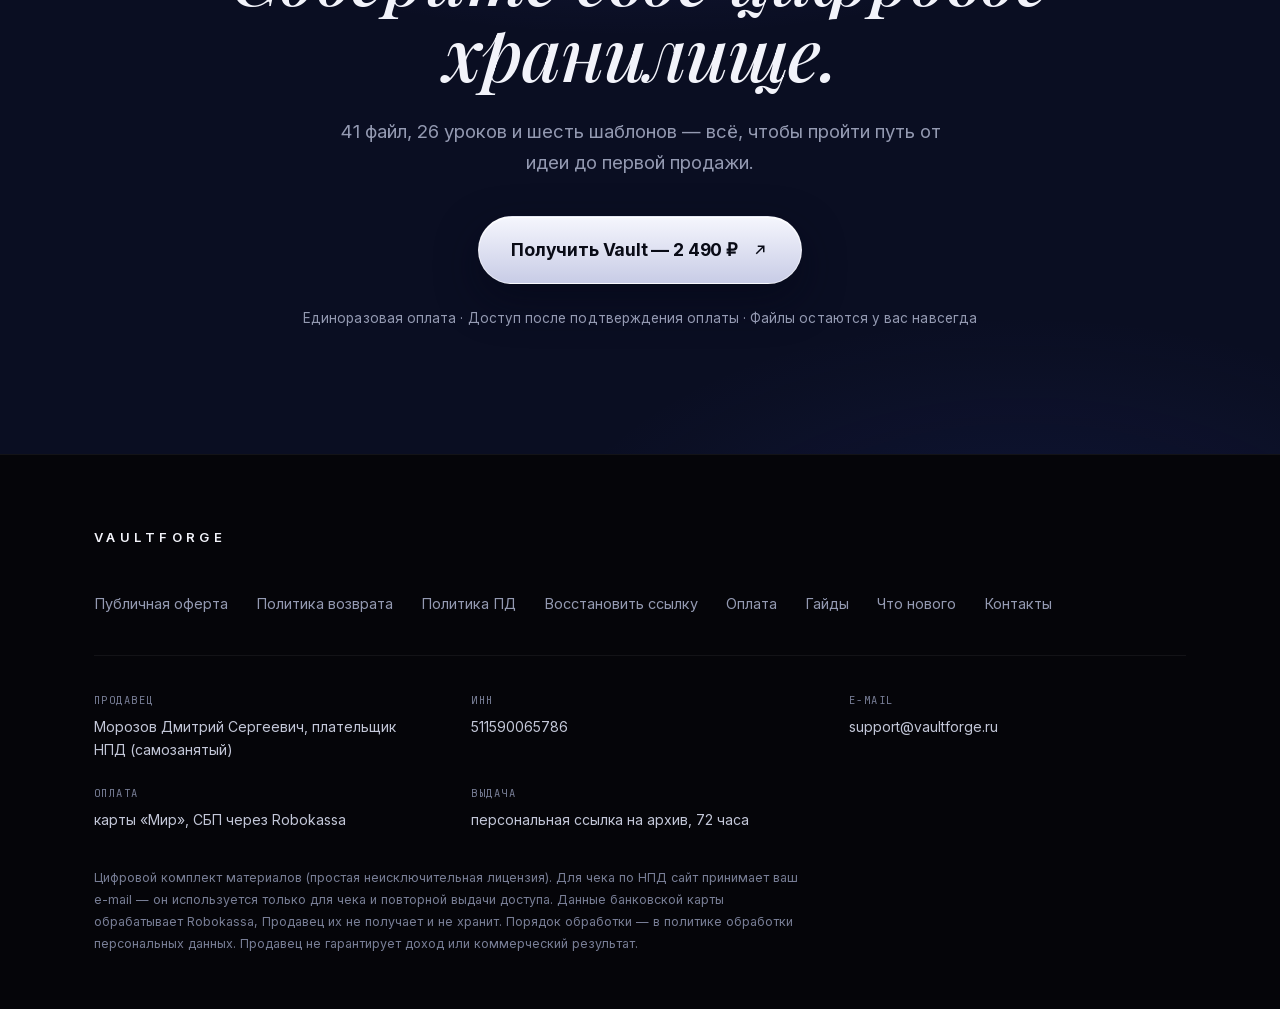
==== commit dd227ae4: "Согласовать сайт с поставкой Vaultforge 1.2.9" ====
--- a/index.html
+++ b/index.html
@@ -188,16 +188,18 @@
         <p class="lead reveal">4 модуля, 26 уроков, промпты и шаблоны. Часть дополнительных файлов доступна только в тарифе Engine.</p>
       </div>
       <div class="links-row" data-vaultforge-only><a class="btn-access reveal" href="/docs/obsidian-course-template.html">Попробовать бесплатный мини-курс</a></div>
-            <figure class="device device--full">
-        <img class="device-img"
-             src="assets/vault-engine-1400.webp"
-             srcset="assets/vault-engine-1400.webp 1400w, assets/vault-engine-2100.webp 2100w"
-             sizes="(max-width: 820px) 100vw, 1080px"
-             width="1400" height="808"
-             alt="Окно Obsidian с распакованным архивом Vault + Engine: папка Engine с server.js и build_vault.py и открытый урок 3.1 с таблицей тарифов 2 490 и 6 900 ₽"
-             loading="lazy" decoding="async">
-      </figure>
-      <p class="preview-note reveal">Реальное превью: слева — распакованный архив Vault + Engine, папки <code>delivery</code> (сервер оплаты <code>server.js</code>) и <code>product</code> (сборщик <code>build_vault.py</code>, упаковщик <code>make_zip.py</code>, валидатор <code>validate_vault.py</code>); справа — урок 3.1 с таблицей тарифов. Эти файлы входят в тариф Vault + Engine за 6 900 ₽ и не входят в Vault за 2 490 ₽.</p>
+      <div class="engine-tree" aria-label="Состав папки Engine">
+        <pre>Engine/
+├── README.md
+├── product/
+│   ├── build_dist.py
+│   └── validate_vault.py
+├── site/
+├── ops/rf-payment/
+│   └── server.mjs
+└── pd/</pre>
+        <p>Рядом с хранилищем вы получаете сборщик ZIP, шаблон сайта и сервисы оплаты, выдачи и хранения заказов. Порядок запуска описан в <code>Engine/README.md</code>.</p>
+      </div>
 
       <figure class="device device--full">
         <img class="device-img"
@@ -494,42 +496,6 @@
   </div>
 </footer>
 
-<script>
-  document.documentElement.classList.add('js-reveal');
-  (function () {
-    var items = Array.prototype.slice.call(document.querySelectorAll('.reveal'));
-    var reduce = window.matchMedia('(prefers-reduced-motion: reduce)');
-
-    function show(el) { el.classList.add('is-visible'); }
-    function showAll() { items.forEach(show); }
-
-    if (reduce.matches || !('IntersectionObserver' in window)) { showAll(); return; }
-
-    var io = new IntersectionObserver(function (entries) {
-      entries.forEach(function (entry) {
-        if (entry.isIntersecting) { show(entry.target); io.unobserve(entry.target); }
-      });
-    }, { rootMargin: '0px 0px 10% 0px', threshold: 0.05 });
-
-    items.forEach(function (el) { io.observe(el); });
-
-    // страховка: при быстром скролле IntersectionObserver может пропустить элемент
-    var queued = false;
-    function sweep() {
-      queued = false;
-      for (var i = 0; i < items.length; i++) {
-        var el = items[i];
-        if (el.classList.contains('is-visible')) continue;
-        var r = el.getBoundingClientRect();
-        if (r.top < window.innerHeight && r.bottom > 0) { show(el); io.unobserve(el); }
-      }
-    }
-    function queue() { if (!queued) { queued = true; window.requestAnimationFrame(sweep); } }
-
-    window.addEventListener('scroll', queue, { passive: true });
-    window.addEventListener('resize', queue);
-    sweep();
-  })();
-</script>
+<script src="assets/reveal.js" defer></script>
 </body>
 </html>
--- a/assets/style.css
+++ b/assets/style.css
@@ -780,3 +780,17 @@
 .buy-form .btn-pill{width:100%;font-family:inherit;cursor:pointer}
 
 .buy-consent span{flex:1 1 auto;min-width:0}
+
+/* Состав архива Vault + Engine */
+.engine-tree {
+  margin: 24px 0;
+  padding: clamp(16px, 4vw, 32px);
+  border: 1px solid var(--line);
+  border-radius: 14px;
+}
+.engine-tree pre {
+  margin: 0 0 16px;
+  overflow-x: auto;
+  font: 0.92rem/1.55 ui-monospace, monospace;
+}
+.engine-tree p { margin: 0; }
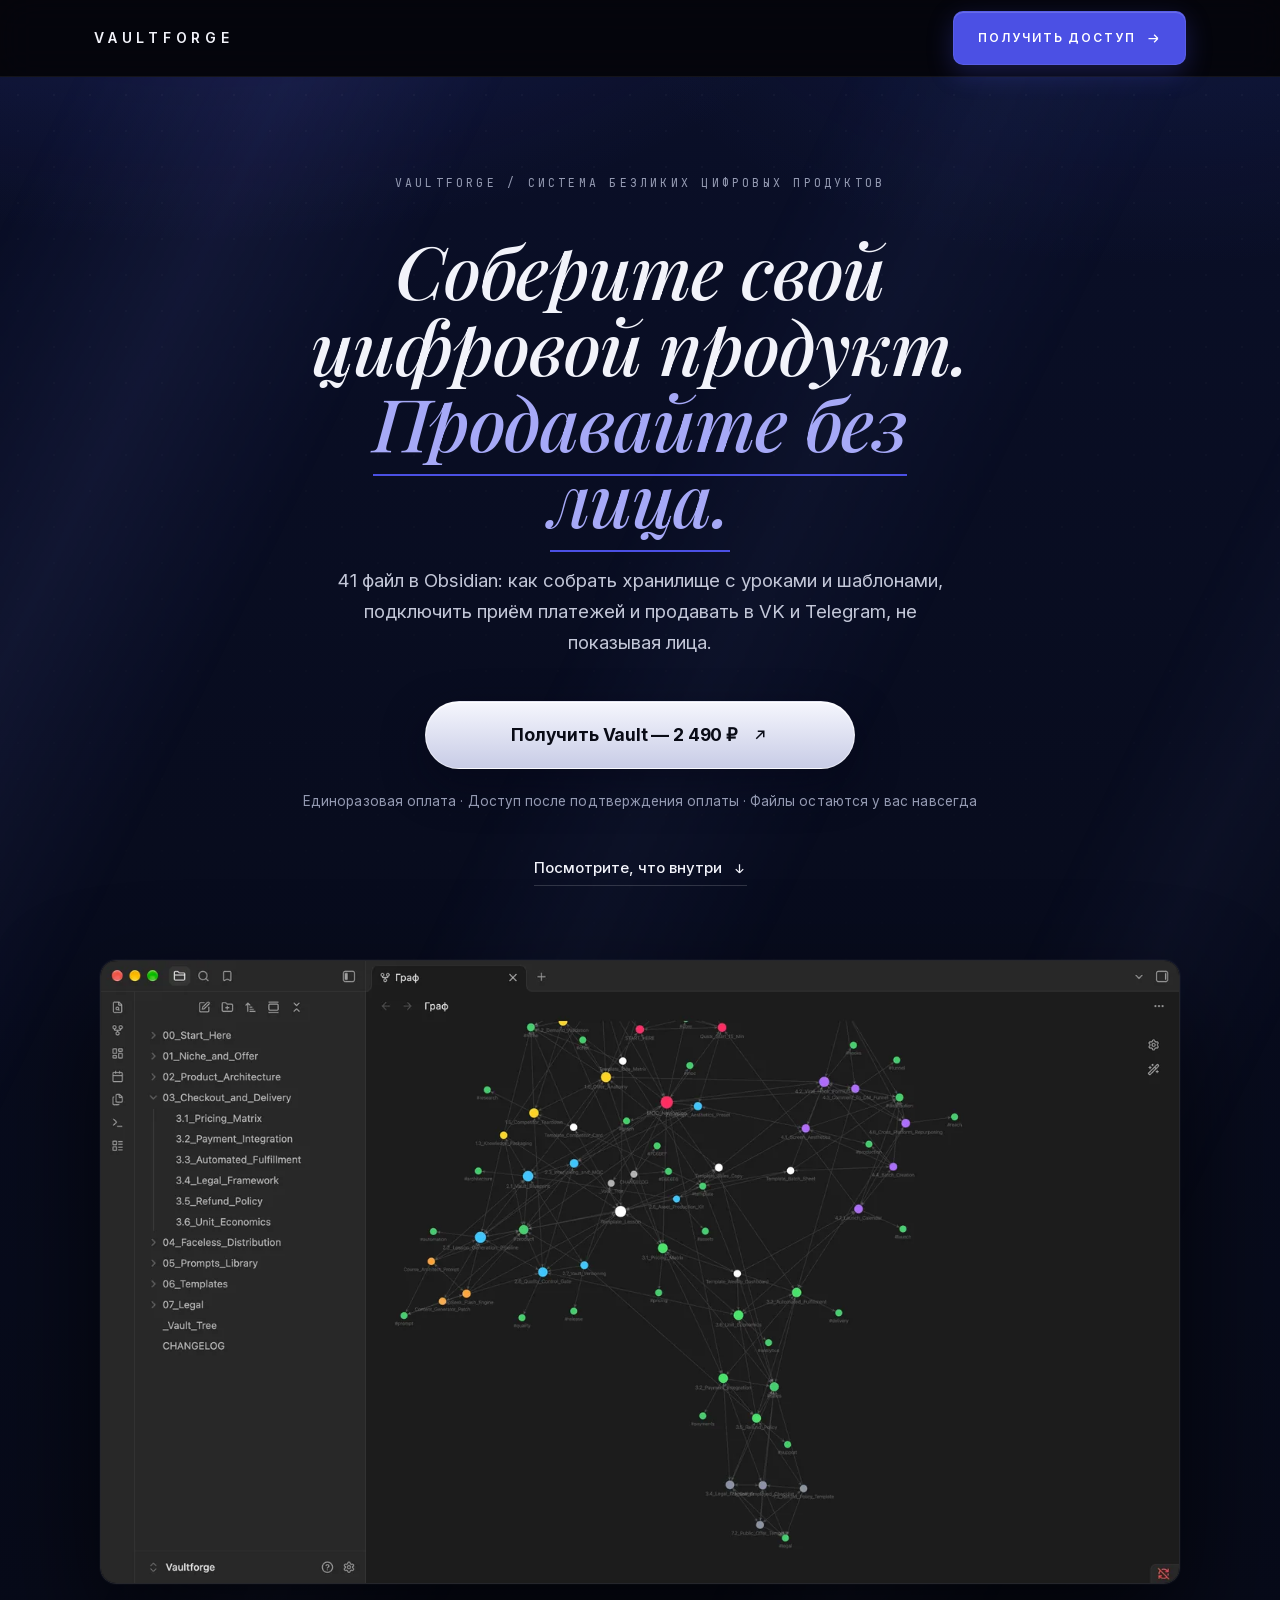
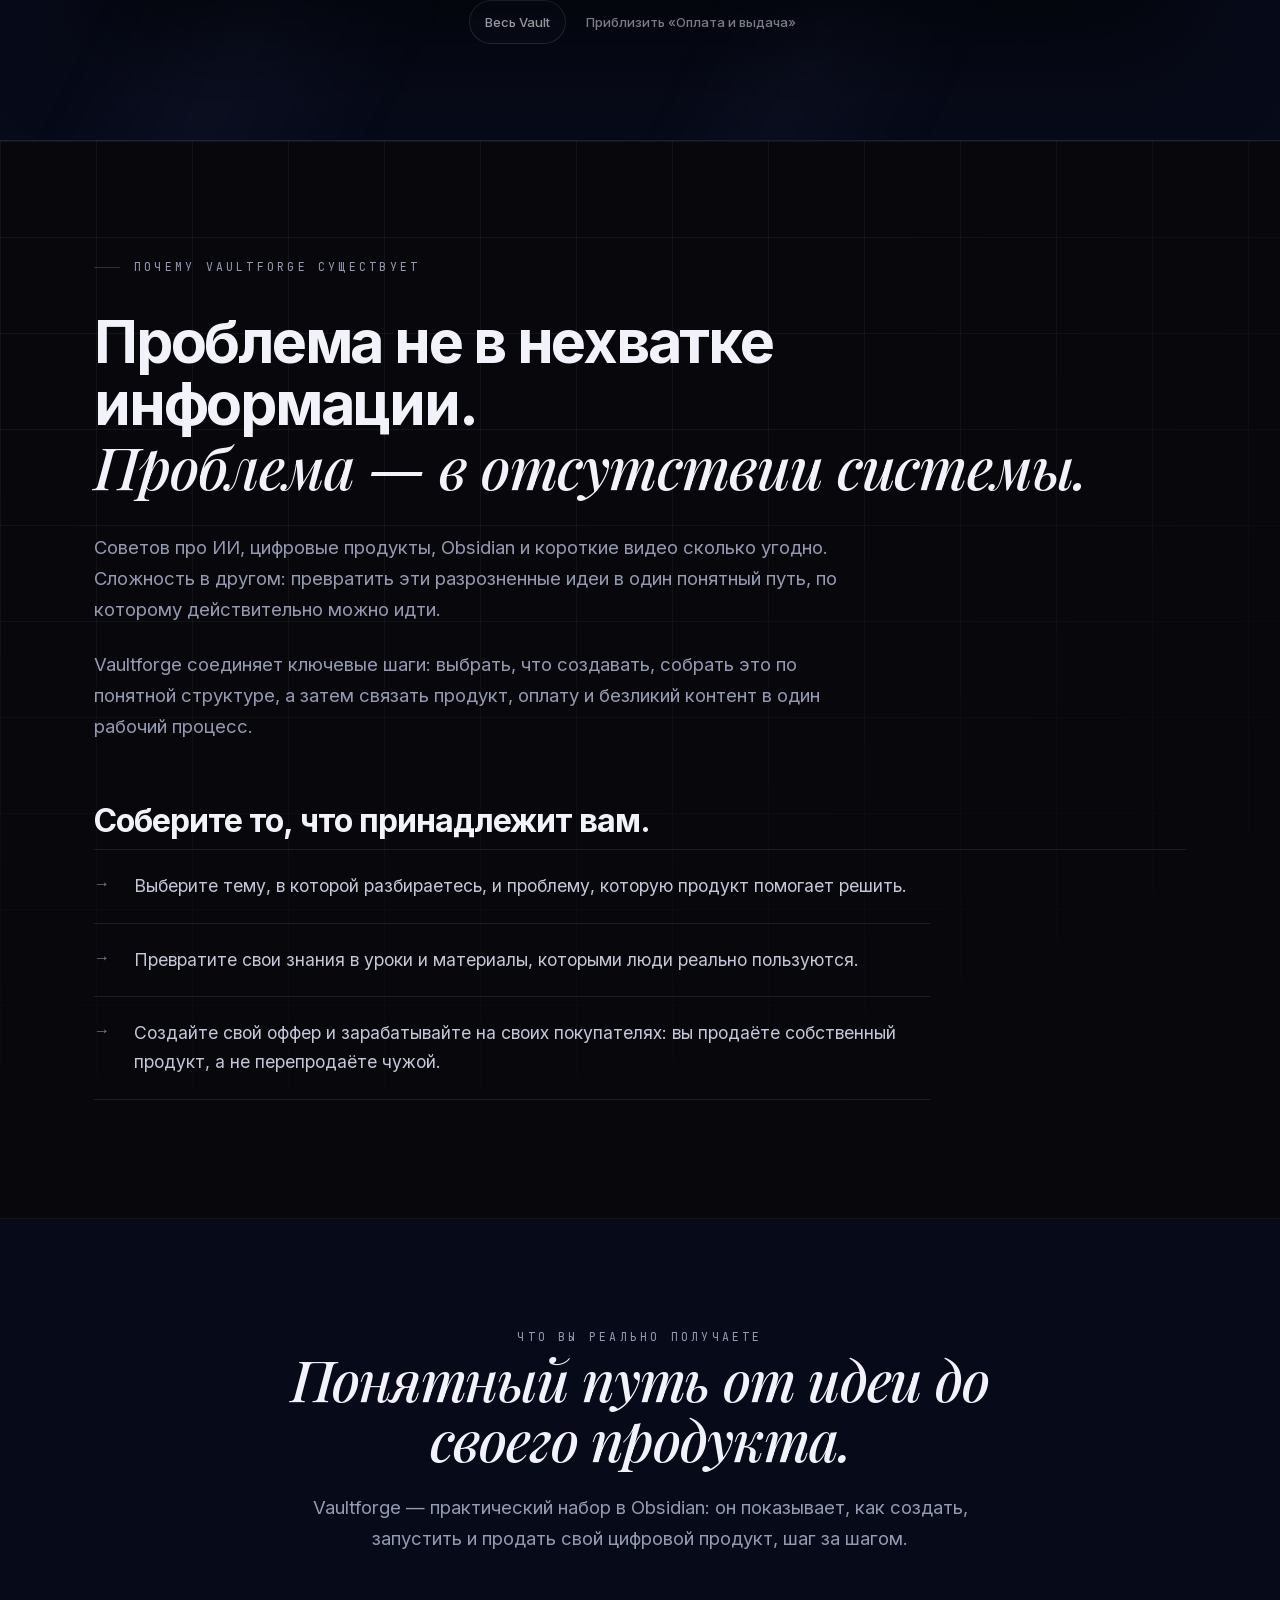
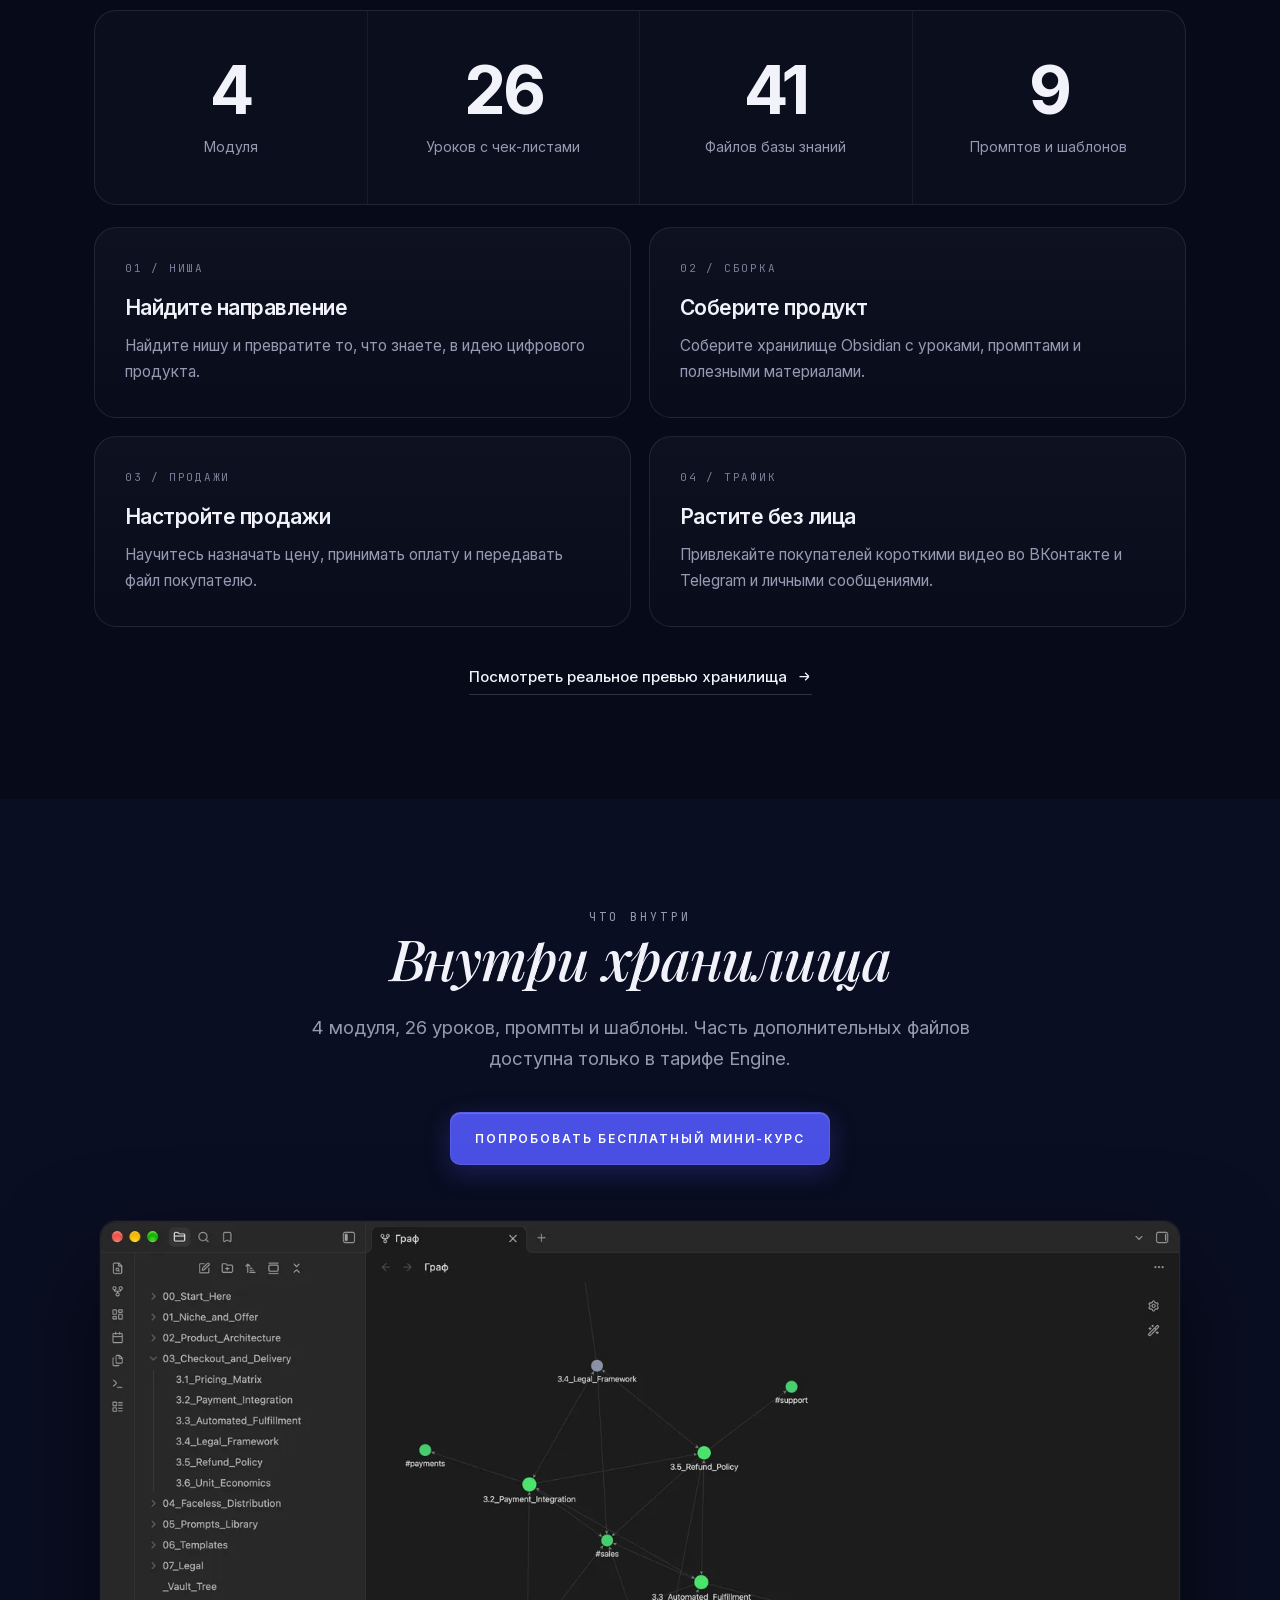
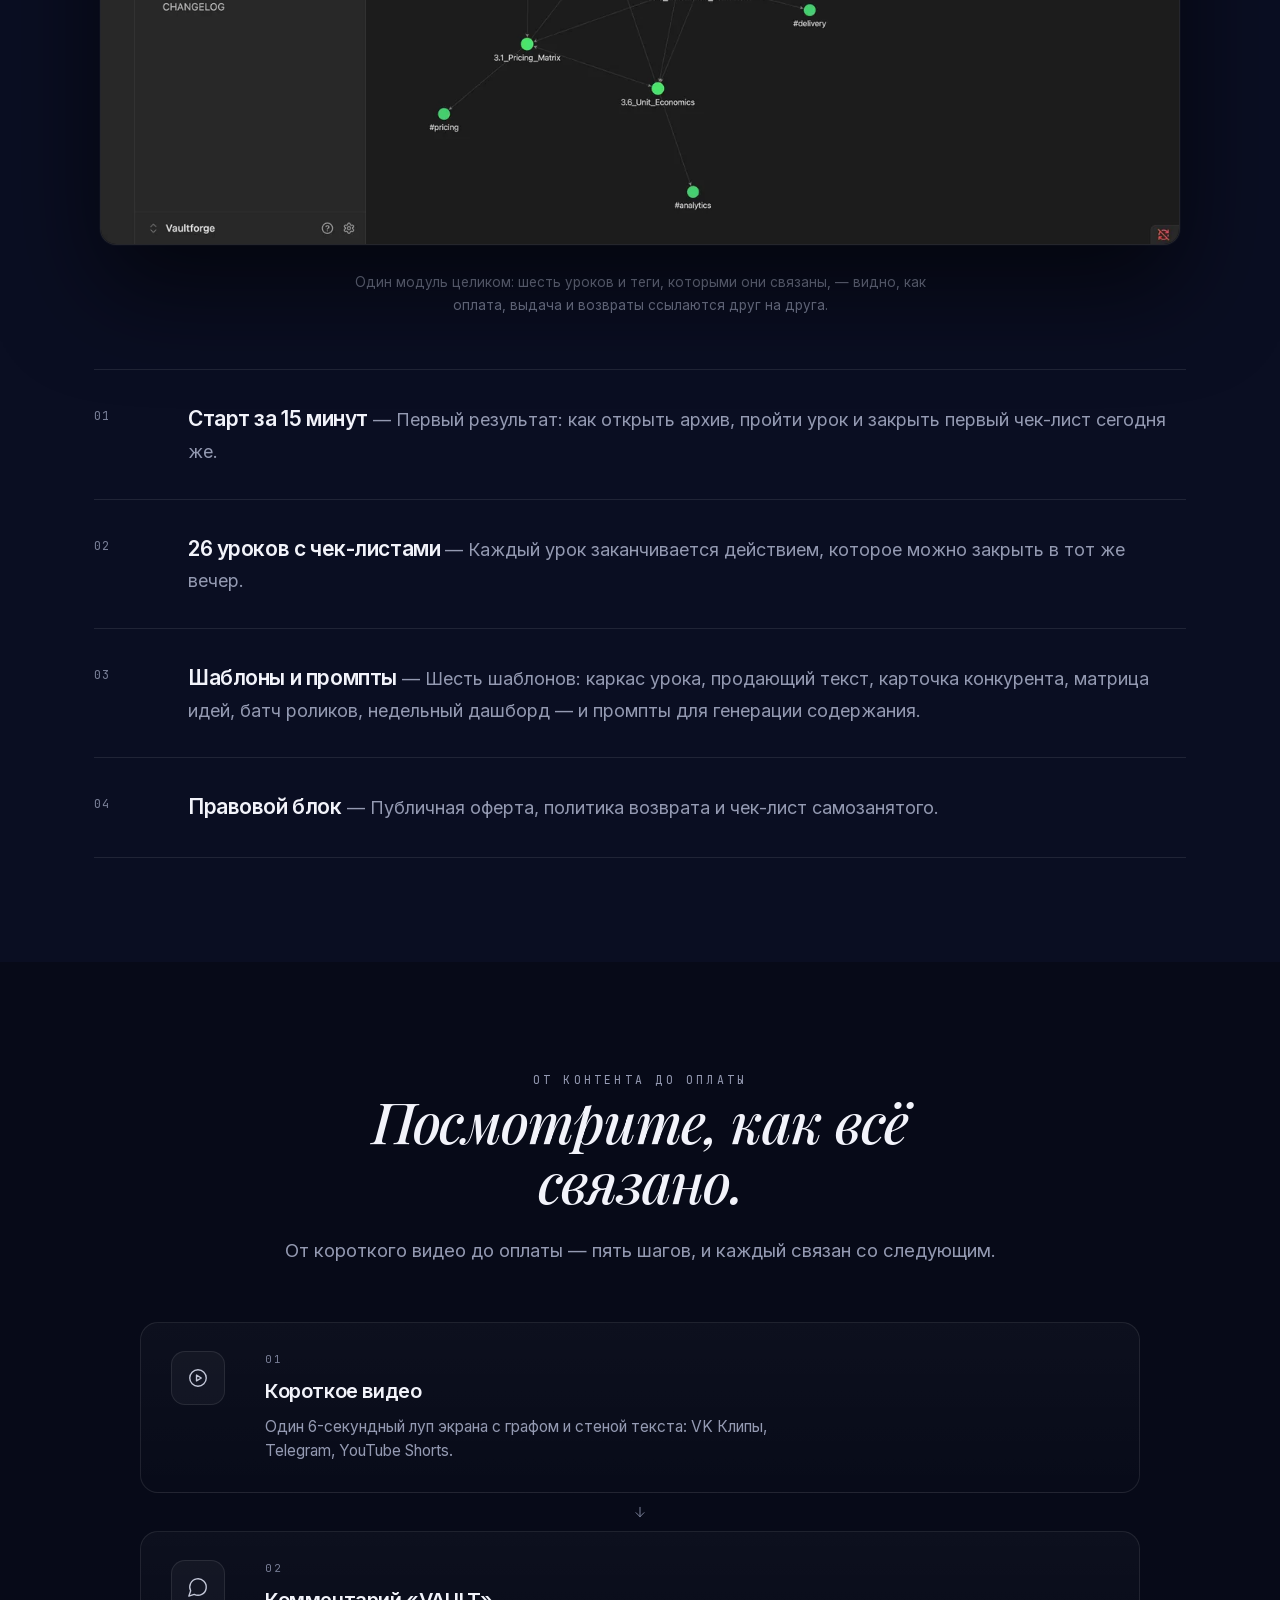
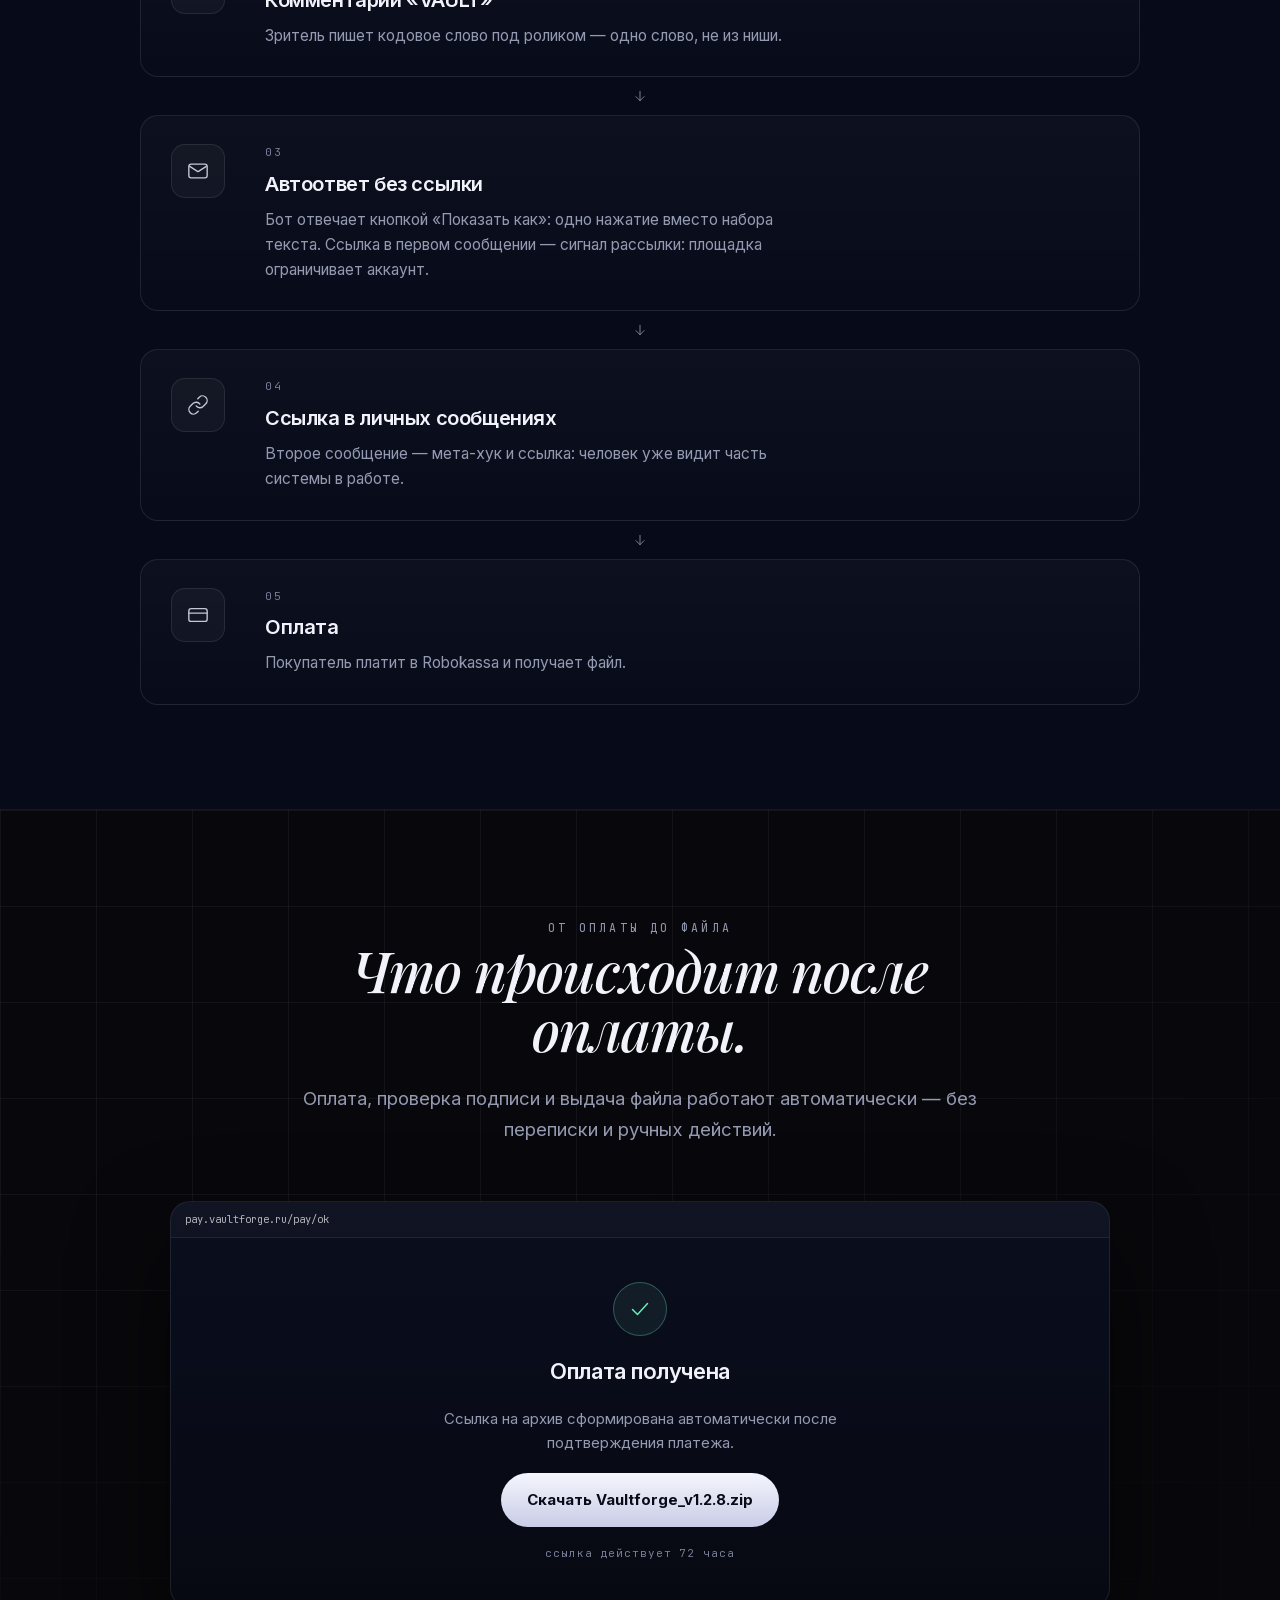
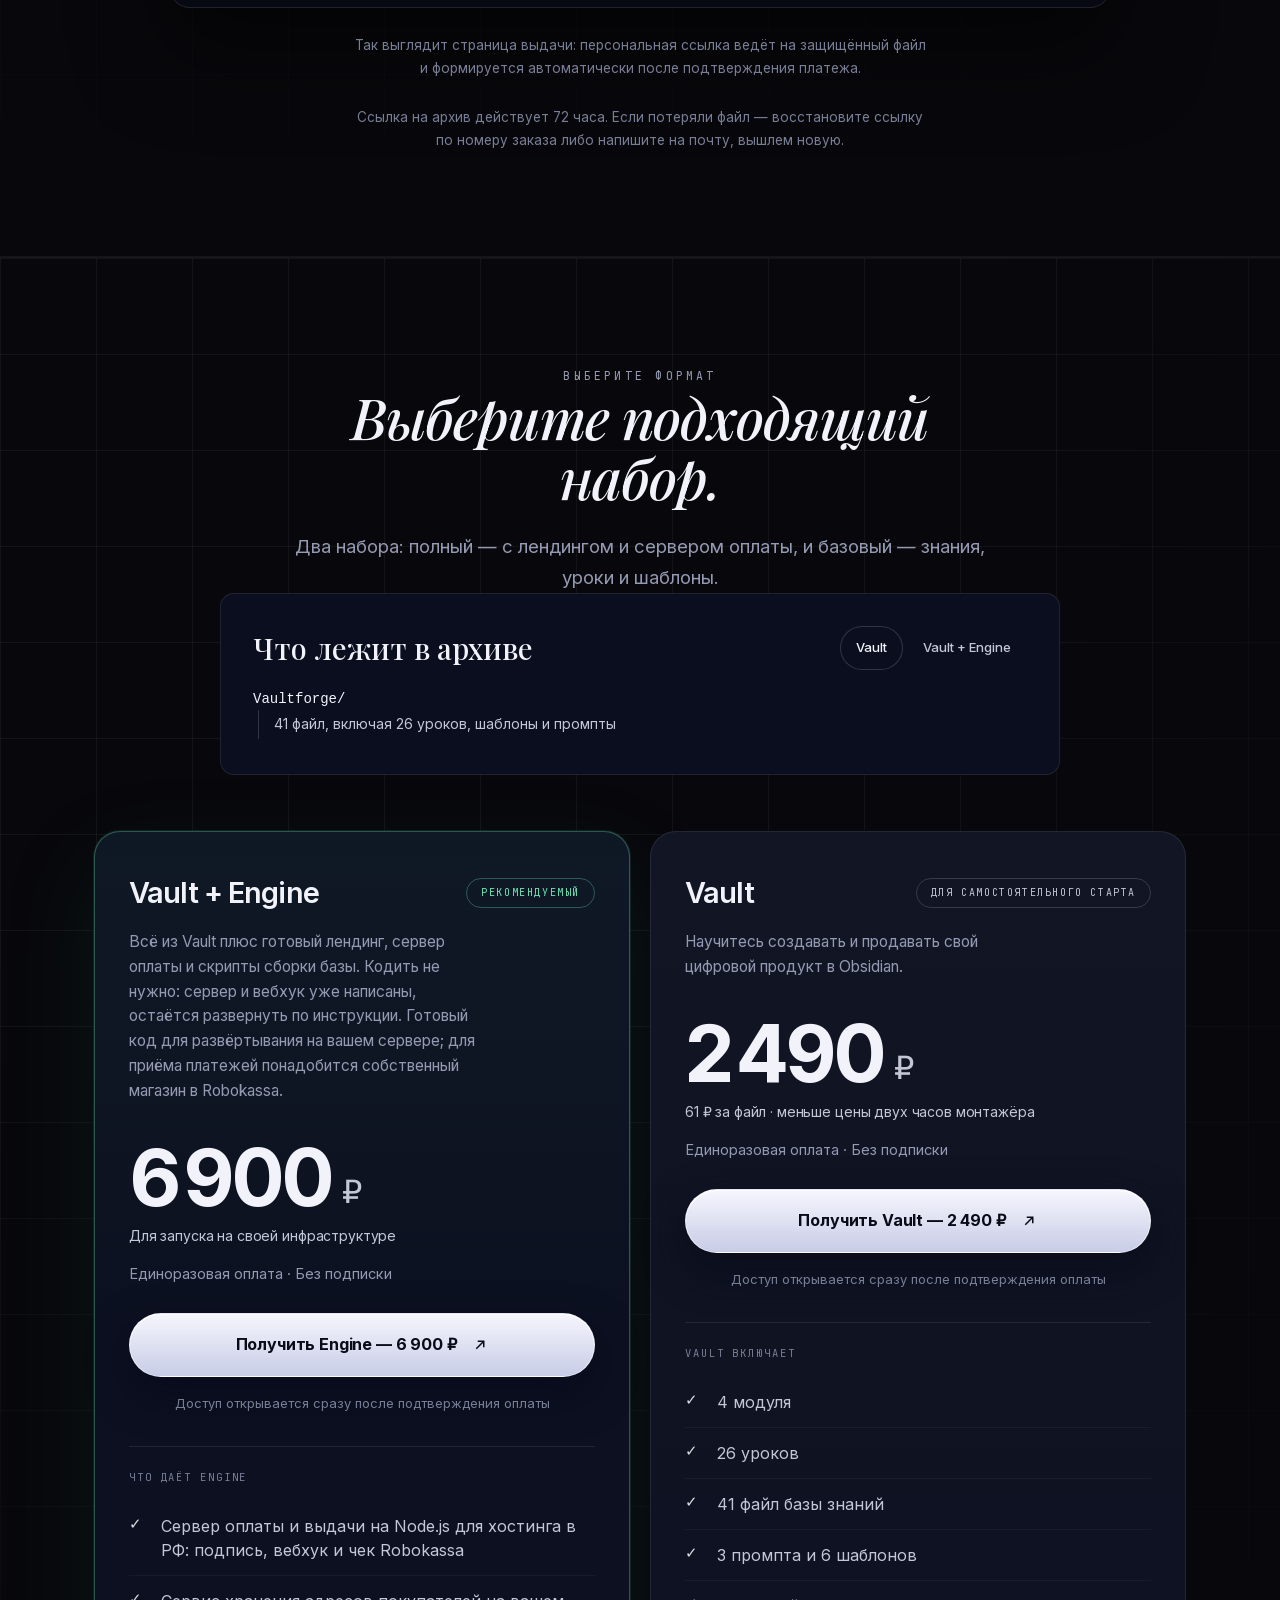
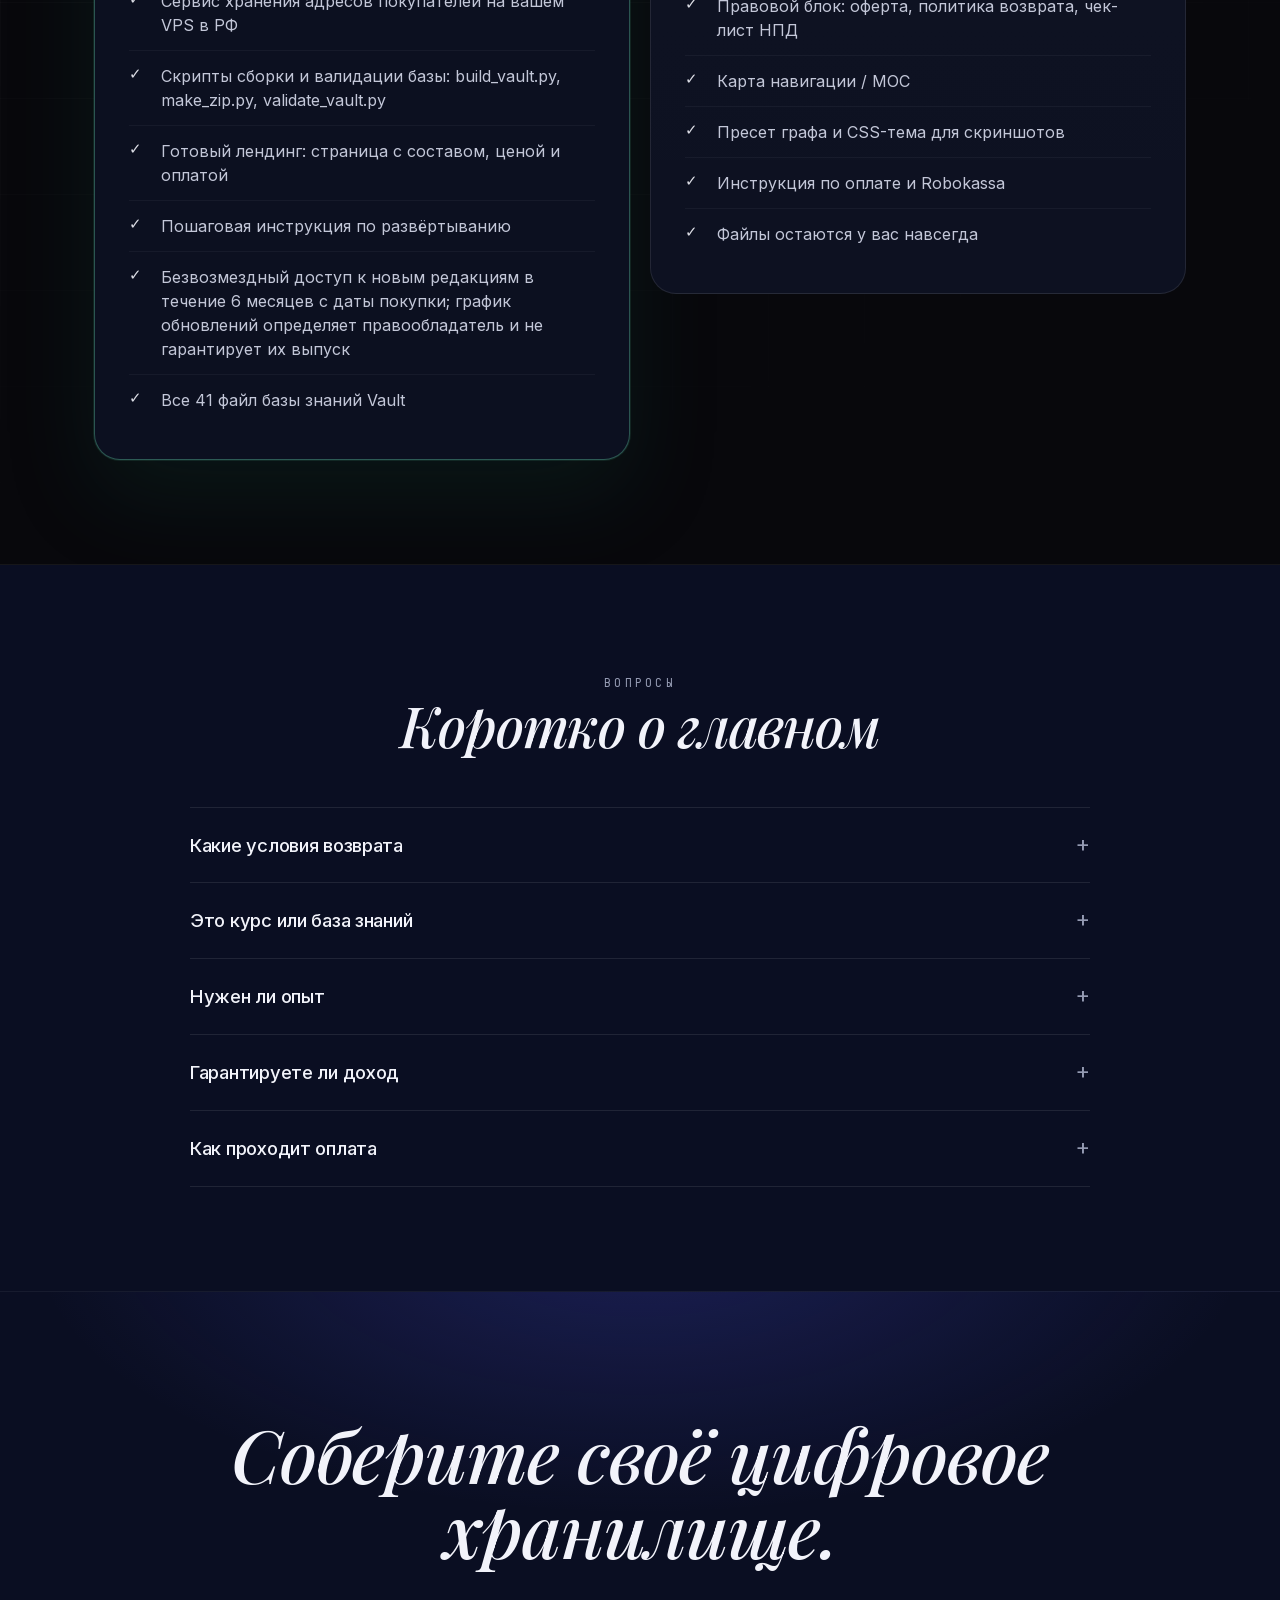
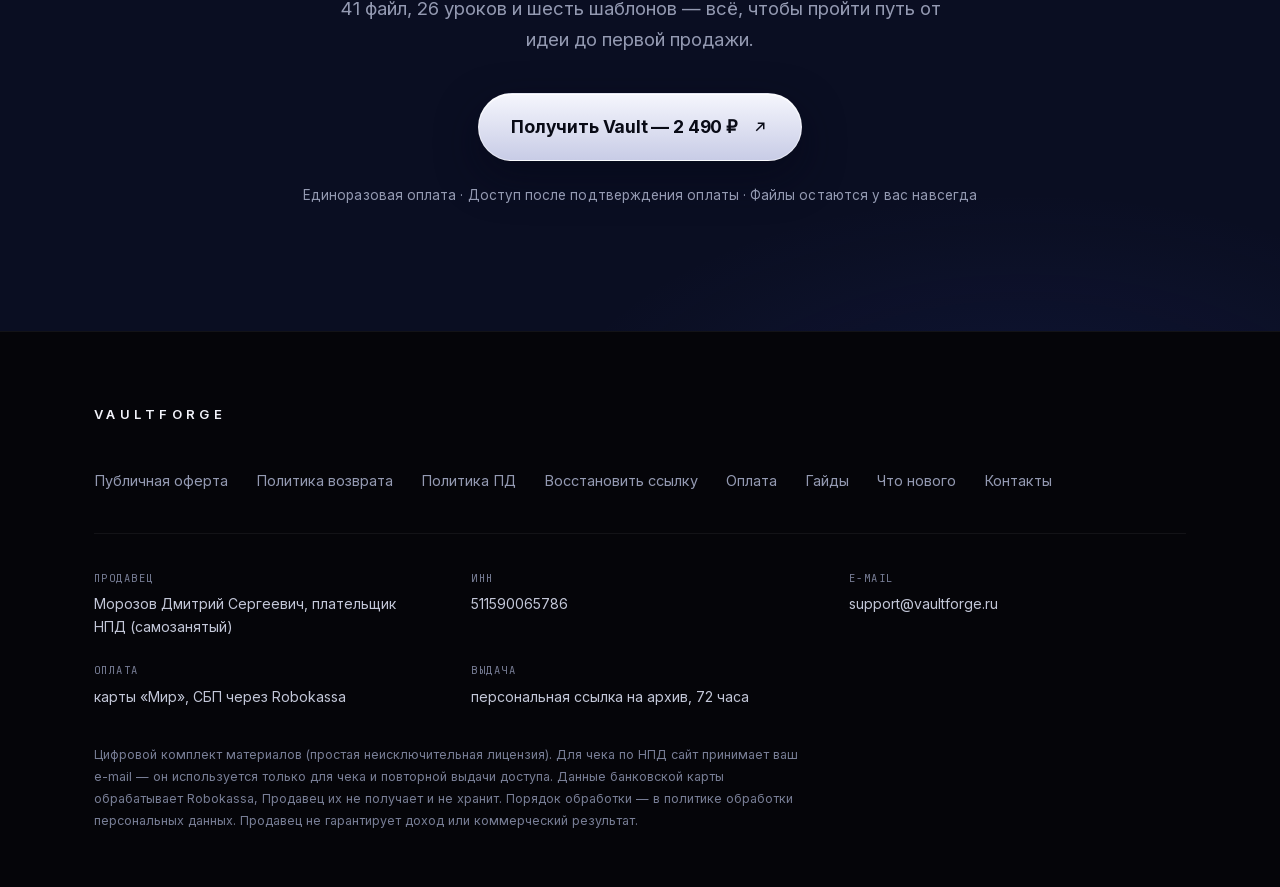
==== commit 27b61e9e: "Добавить переключение графов и сравнение комплектов" ====
--- a/index.html
+++ b/index.html
@@ -95,14 +95,44 @@
       <a class="scroll-link reveal" href="#inside">Посмотрите, что внутри
         <svg width="15" height="15" viewBox="0 0 24 24" fill="none" stroke="currentColor" stroke-width="2" aria-hidden="true"><path d="M12 5v14m0 0 6-6m-6 6-6-6"/></svg>
       </a>
-            <figure class="device device--hero">
-        <img class="device-img"
+      <figure class="device device--hero" data-vault-preview>
+        <div class="preview-views" id="vault-preview-views">
+          <img class="device-img" data-vault-overview
              src="assets/vault-preview-1400.webp"
              srcset="assets/vault-preview-1400.webp 1400w, assets/vault-preview-2100.webp 2100w"
              sizes="(max-width: 820px) 100vw, 1080px"
              width="1400" height="808"
              alt="Окно Obsidian с хранилищем Vaultforge: граф связей 41 файла базы знаний, цветовые группы по модулям и раскрытая папка 03_Checkout_and_Delivery с уроками 3.1–3.6"
              decoding="async">
+          <img class="device-img preview-detail" data-vault-module
+               src="assets/vault-module-1400.webp"
+               srcset="assets/vault-module-1400.webp 1400w, assets/vault-module-2100.webp 2100w"
+               sizes="(max-width: 820px) 100vw, 1080px"
+               width="1400" height="808"
+               alt="Граф модуля «Оплата и выдача» в Obsidian. Видны шесть уроков и связи между ними."
+               aria-hidden="true" decoding="async" loading="lazy">
+        </div>
+        <figcaption>
+          <div class="preview-controls" role="group" aria-label="Вид хранилища Obsidian" data-preview-controls hidden>
+            <button type="button" aria-controls="vault-preview-views" aria-pressed="true" data-view="overview">Весь Vault</button>
+            <button type="button" aria-controls="vault-preview-views vault-module-lessons" aria-pressed="false" data-view="module">Приблизить «Оплата и выдача»</button>
+          </div>
+          <div class="preview-expand" id="vault-module-lessons" data-module-lessons inert>
+            <div class="preview-expand-inner">
+              <div class="graph-lessons">
+                <h2>Уроки в модуле «Оплата и выдача»</h2>
+                <ul>
+                  <li>3.1 · Матрица цен</li>
+                  <li>3.2 · Подключение Robokassa</li>
+                  <li>3.3 · Автоматическая выдача</li>
+                  <li>3.4 · Правовой каркас самозанятого</li>
+                  <li>3.5 · Возвраты и поддержка цифрового товара</li>
+                  <li>3.6 · Юнит-экономика и аналитика воронки</li>
+                </ul>
+              </div>
+            </div>
+          </div>
+        </figcaption>
       </figure>
     </div>
   </section>
@@ -188,19 +218,6 @@
         <p class="lead reveal">4 модуля, 26 уроков, промпты и шаблоны. Часть дополнительных файлов доступна только в тарифе Engine.</p>
       </div>
       <div class="links-row" data-vaultforge-only><a class="btn-access reveal" href="/docs/obsidian-course-template.html">Попробовать бесплатный мини-курс</a></div>
-      <div class="engine-tree" aria-label="Состав папки Engine">
-        <pre>Engine/
-├── README.md
-├── product/
-│   ├── build_dist.py
-│   └── validate_vault.py
-├── site/
-├── ops/rf-payment/
-│   └── server.mjs
-└── pd/</pre>
-        <p>Рядом с хранилищем вы получаете сборщик ZIP, шаблон сайта и сервисы оплаты, выдачи и хранения заказов. Порядок запуска описан в <code>Engine/README.md</code>.</p>
-      </div>
-
       <figure class="device device--full">
         <img class="device-img"
              src="assets/vault-module-1400.webp"
@@ -371,6 +388,42 @@
         <p class="eyebrow reveal">ВЫБЕРИТЕ ФОРМАТ</p>
         <h2 class="h2-serif reveal" id="t-pricing">Выберите подходящий набор.</h2>
         <p class="lead reveal">Два набора: полный — с лендингом и сервером оплаты, и базовый — знания, уроки и шаблоны.</p>
+      </div>
+
+      <div class="engine-tree package-preview" data-package-preview>
+        <div class="package-preview-head">
+          <h3>Что лежит в архиве</h3>
+          <div class="preview-controls" role="group" aria-label="Комплект" data-package-controls hidden>
+            <button type="button" data-package="vault" aria-pressed="true" aria-controls="engine-preview-files">Vault</button>
+            <button type="button" data-package="engine" aria-pressed="false" aria-controls="engine-preview-files">Vault + Engine</button>
+          </div>
+        </div>
+        <ul class="package-tree">
+          <li>
+            <code>Vaultforge/</code>
+            <ul><li>41 файл, включая 26 уроков, шаблоны и промпты</li></ul>
+          </li>
+        </ul>
+        <div class="preview-expand is-expanded" id="engine-preview-files" data-package-engine>
+          <div class="preview-expand-inner">
+            <ul class="package-tree package-tree-engine">
+              <li><code>Engine/</code>
+                <ul>
+                  <li><code>README.md</code><span>Инструкция по развёртыванию</span></li>
+                  <li><code>product/</code><span>Сборка ZIP и проверка базы</span>
+                    <ul><li><code>build_dist.py</code></li><li><code>validate_vault.py</code></li></ul>
+                  </li>
+                  <li><code>site/</code><span>Шаблон лендинга и оплаты</span></li>
+                  <li><code>ops/rf-payment/</code><span>Оплата и выдача</span>
+                    <ul><li><code>server.mjs</code></li></ul>
+                  </li>
+                  <li><code>pd/</code><span>Сервис хранения данных покупателей</span></li>
+                </ul>
+              </li>
+            </ul>
+            <p>Порядок запуска описан в <code>Engine/README.md</code>.</p>
+          </div>
+        </div>
       </div>
 
       <div class="plans">
--- a/assets/style.css
+++ b/assets/style.css
@@ -794,3 +794,134 @@
   font: 0.92rem/1.55 ui-monospace, monospace;
 }
 .engine-tree p { margin: 0; }
+
+/* Переключение вида только внутри превью Obsidian. */
+.preview-views {
+  position: relative;
+  overflow: hidden;
+  border-radius: 16px;
+  box-shadow: 0 50px 110px rgba(0, 0, 0, .66), 0 0 0 1px rgba(255, 255, 255, .03);
+}
+
+.preview-views .device-img { box-shadow: none; }
+
+.preview-views .preview-detail {
+  position: absolute;
+  inset: 0;
+  height: 100%;
+  opacity: 0;
+  pointer-events: none;
+  transform: scale(1.03);
+  transform-origin: 52% 52%;
+  transition: opacity .32s ease, transform .48s cubic-bezier(.22, .61, .36, 1);
+}
+
+.preview-views.is-module .preview-detail {
+  opacity: 1;
+  transform: scale(1.2);
+}
+
+.preview-controls:not([hidden]) {
+  display: flex;
+  justify-content: center;
+  flex-wrap: wrap;
+  gap: 4px;
+  margin-top: 16px;
+}
+
+.preview-controls button {
+  min-height: 44px;
+  padding: 8px 15px;
+  border: 1px solid transparent;
+  border-radius: 999px;
+  color: var(--text-2);
+  font-size: 13px;
+  font-weight: 500;
+}
+
+.preview-controls button:hover,
+.preview-controls button[aria-pressed="true"] {
+  border-color: var(--line-strong);
+  color: var(--text);
+}
+
+.preview-controls button[aria-pressed="true"] {
+  background: var(--card);
+}
+
+.preview-expand {
+  display: grid;
+  grid-template-rows: 0fr;
+  opacity: 0;
+}
+
+.preview-expand.is-expanded { grid-template-rows: 1fr; opacity: 1; }
+.preview-expand-inner { overflow: hidden; min-height: 0; }
+.preview-expand[data-module-lessons],
+.preview-expand[data-animate] {
+  transition: grid-template-rows .32s cubic-bezier(.22, .61, .36, 1), opacity .24s ease;
+}
+
+.graph-lessons {
+  max-width: 760px;
+  margin: 20px auto 0;
+  padding: 16px 20px 5px;
+  border-top: 1px solid var(--line);
+  text-align: left;
+}
+
+.graph-lessons h2 {
+  margin: 0 0 12px;
+  font-size: 15px;
+  font-weight: 600;
+}
+
+.graph-lessons ul {
+  display: grid;
+  grid-template-columns: repeat(2, minmax(0, 1fr));
+  gap: 7px 22px;
+  margin: 0;
+  padding: 0;
+  list-style: none;
+  color: var(--text-2);
+  font-size: 13px;
+}
+
+.package-preview h3 {
+  color: var(--text);
+  font: 500 clamp(21px, 2.8vw, 29px)/1.25 var(--font-serif);
+}
+
+.package-preview {
+  position: relative;
+  max-width: 840px;
+  margin: 0 auto;
+  background: var(--card);
+}
+
+.package-preview-head { display: flex; align-items: center; flex-wrap: wrap; justify-content: space-between; gap: 8px 16px; margin-bottom: 14px; }
+.package-preview-head .preview-controls { justify-content: flex-start; margin: 0; }
+.package-tree, .package-tree ul { margin: 0; list-style: none; }
+.package-tree { padding: 0; color: var(--text-2); font-size: 14px; }
+.package-tree ul { margin-left: 5px; padding-left: 15px; border-left: 1px solid var(--line-strong); }
+.package-tree li { padding: 3px 0; overflow-wrap: anywhere; }
+.package-tree code { color: var(--text); }
+.package-tree li span { display: inline-block; margin-left: 10px; }
+.package-tree-engine { margin-top: 9px; }
+.package-tree-engine > li > code { color: var(--violet); }
+.package-preview .preview-expand p { margin-top: 12px; color: var(--text-2); font-size: 13px; }
+
+@media (max-width: 560px) {
+  .graph-lessons { padding-inline: 4px; }
+  .graph-lessons ul { grid-template-columns: 1fr; }
+  .preview-views .preview-detail { object-position: 65% 52%; transform-origin: 46% 53%; }
+  .package-tree li span { display: block; margin-left: 0; }
+}
+
+@media (prefers-reduced-motion: reduce) {
+  .preview-views .preview-detail,
+  .preview-expand[data-module-lessons],
+  .preview-expand[data-animate] {
+    transition: none;
+  }
+}
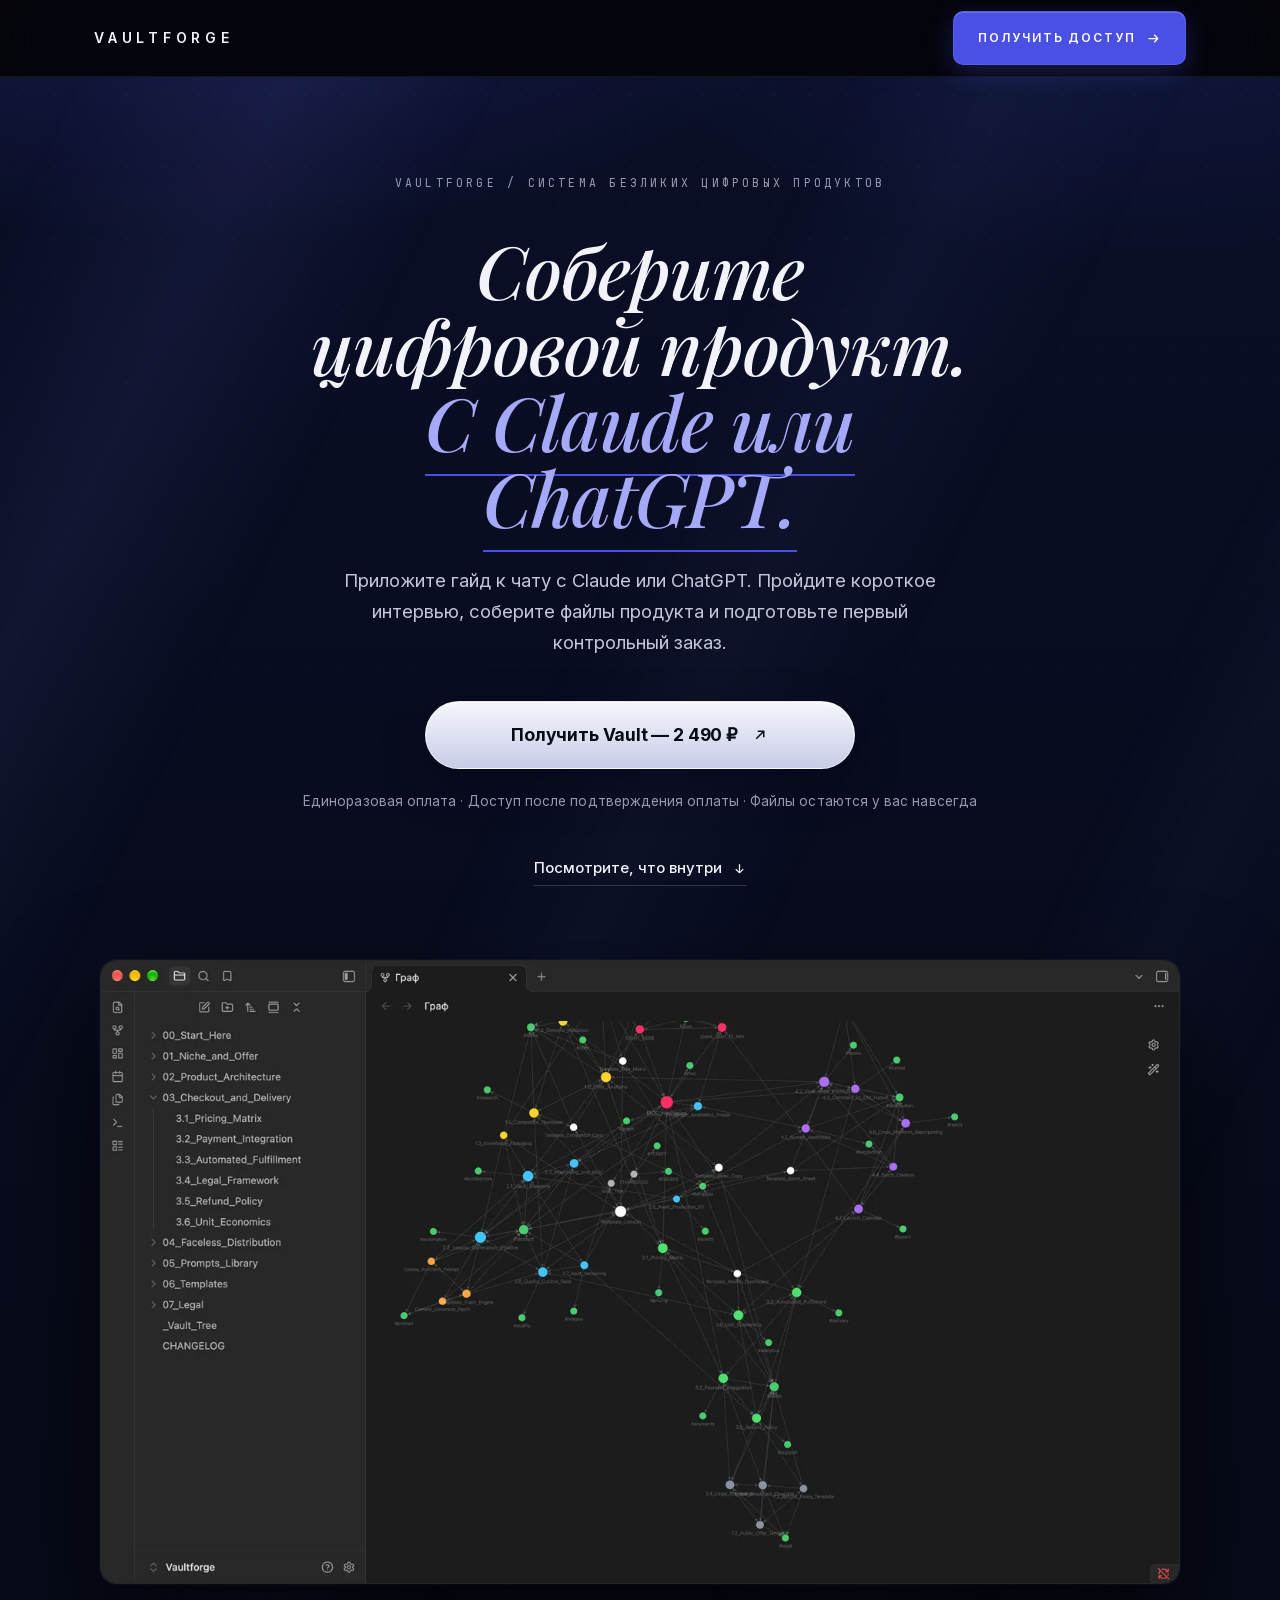
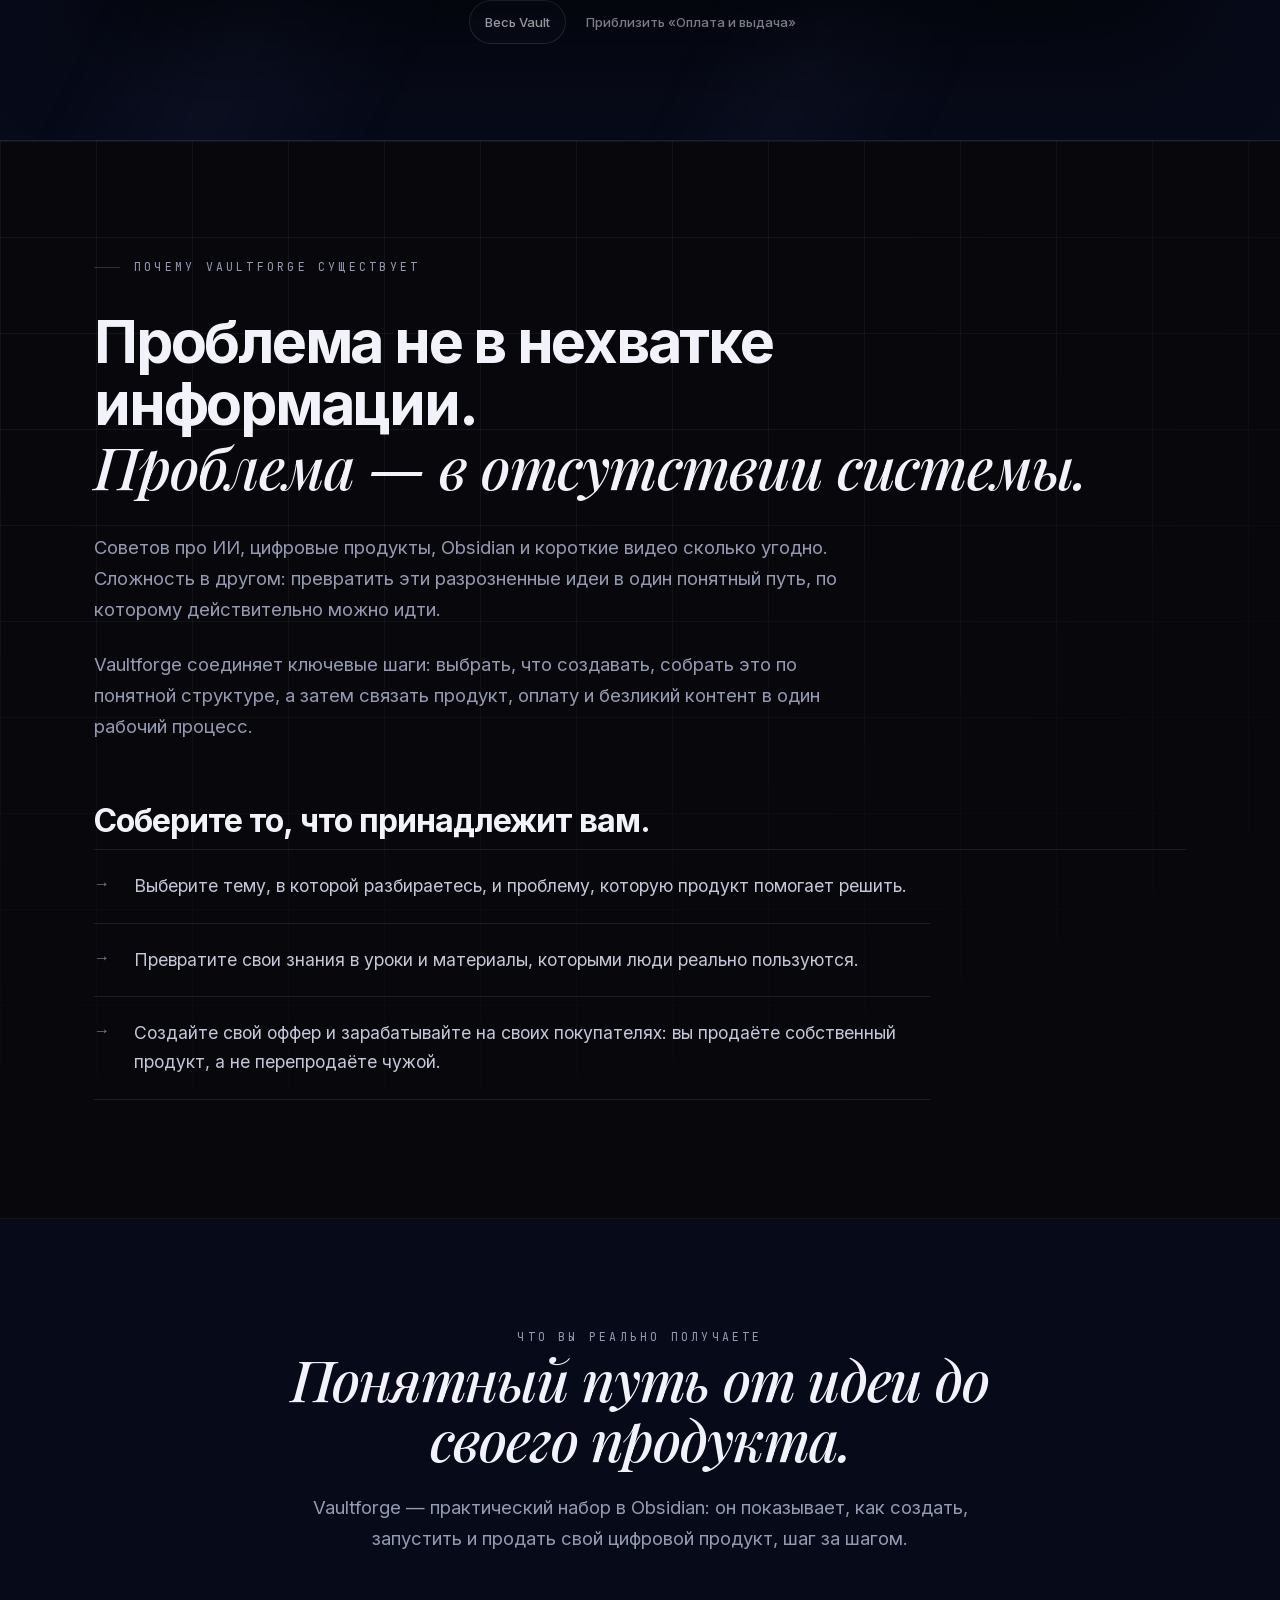
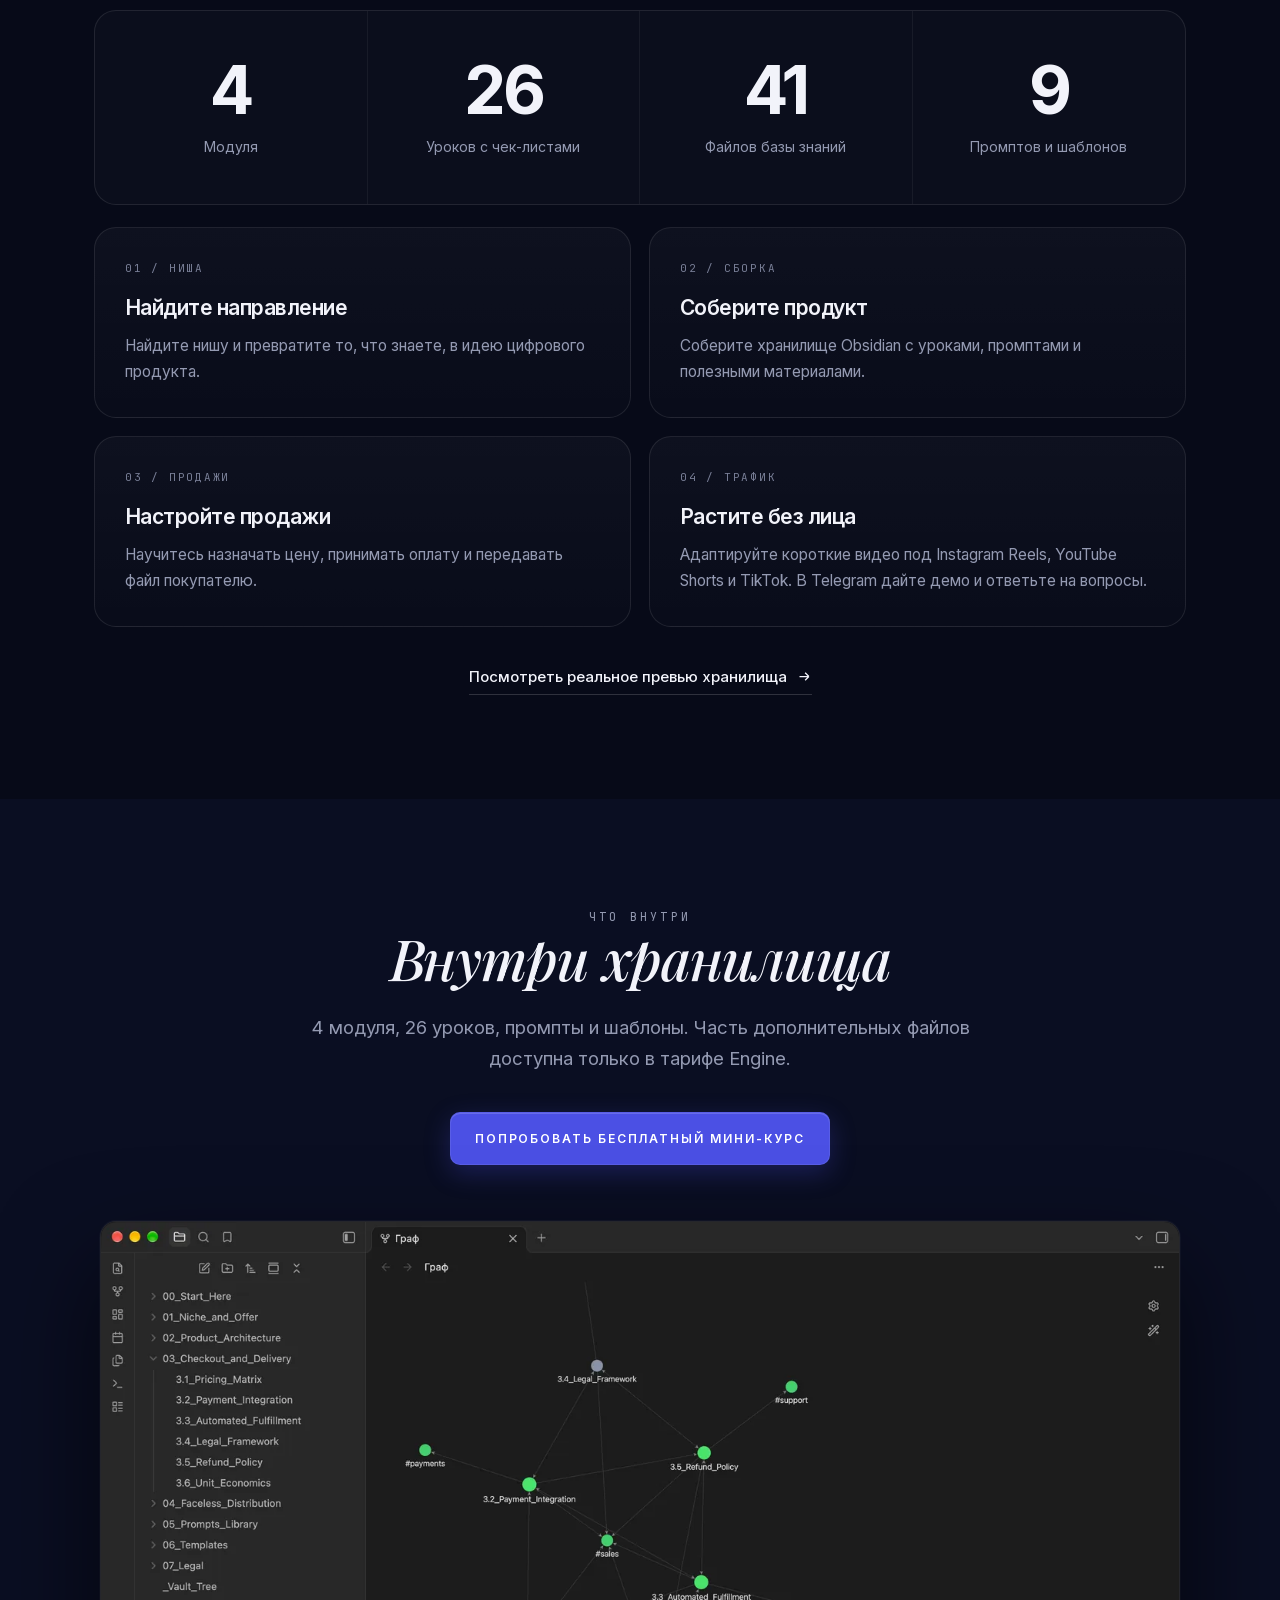
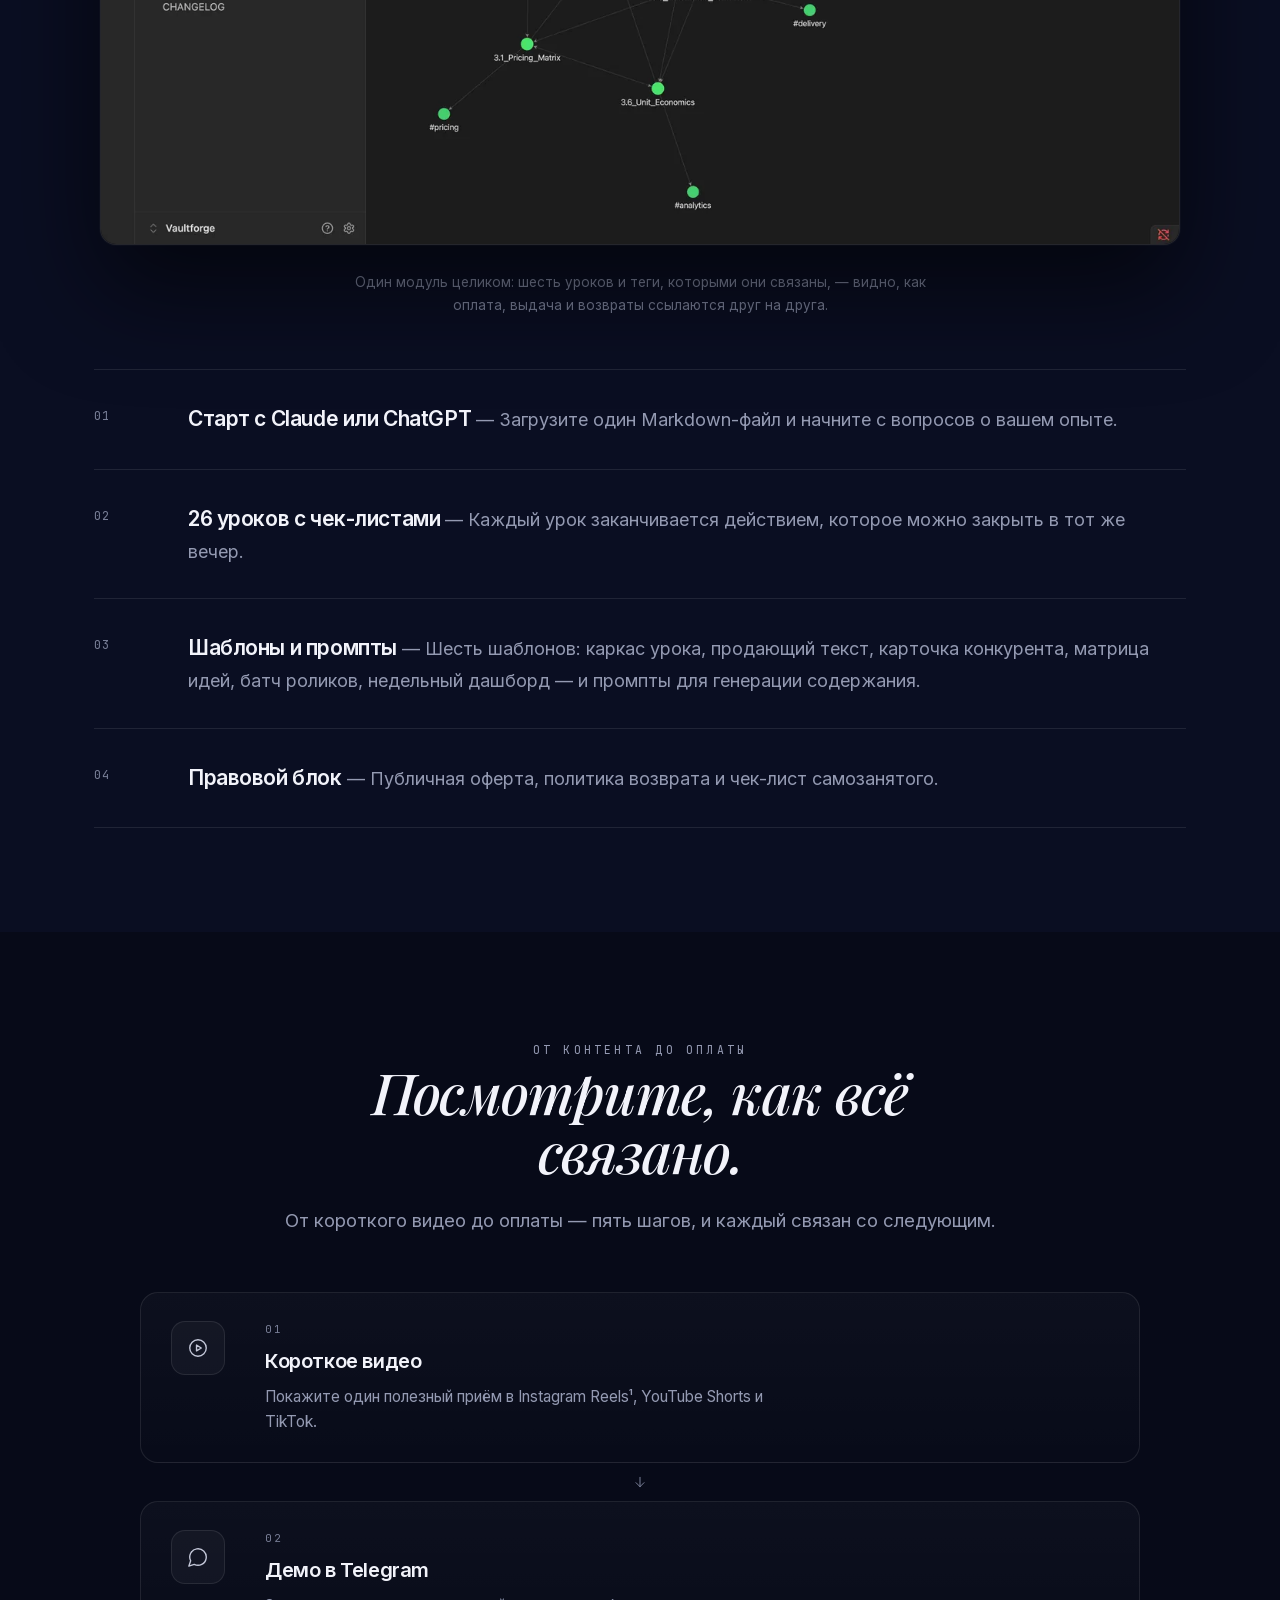
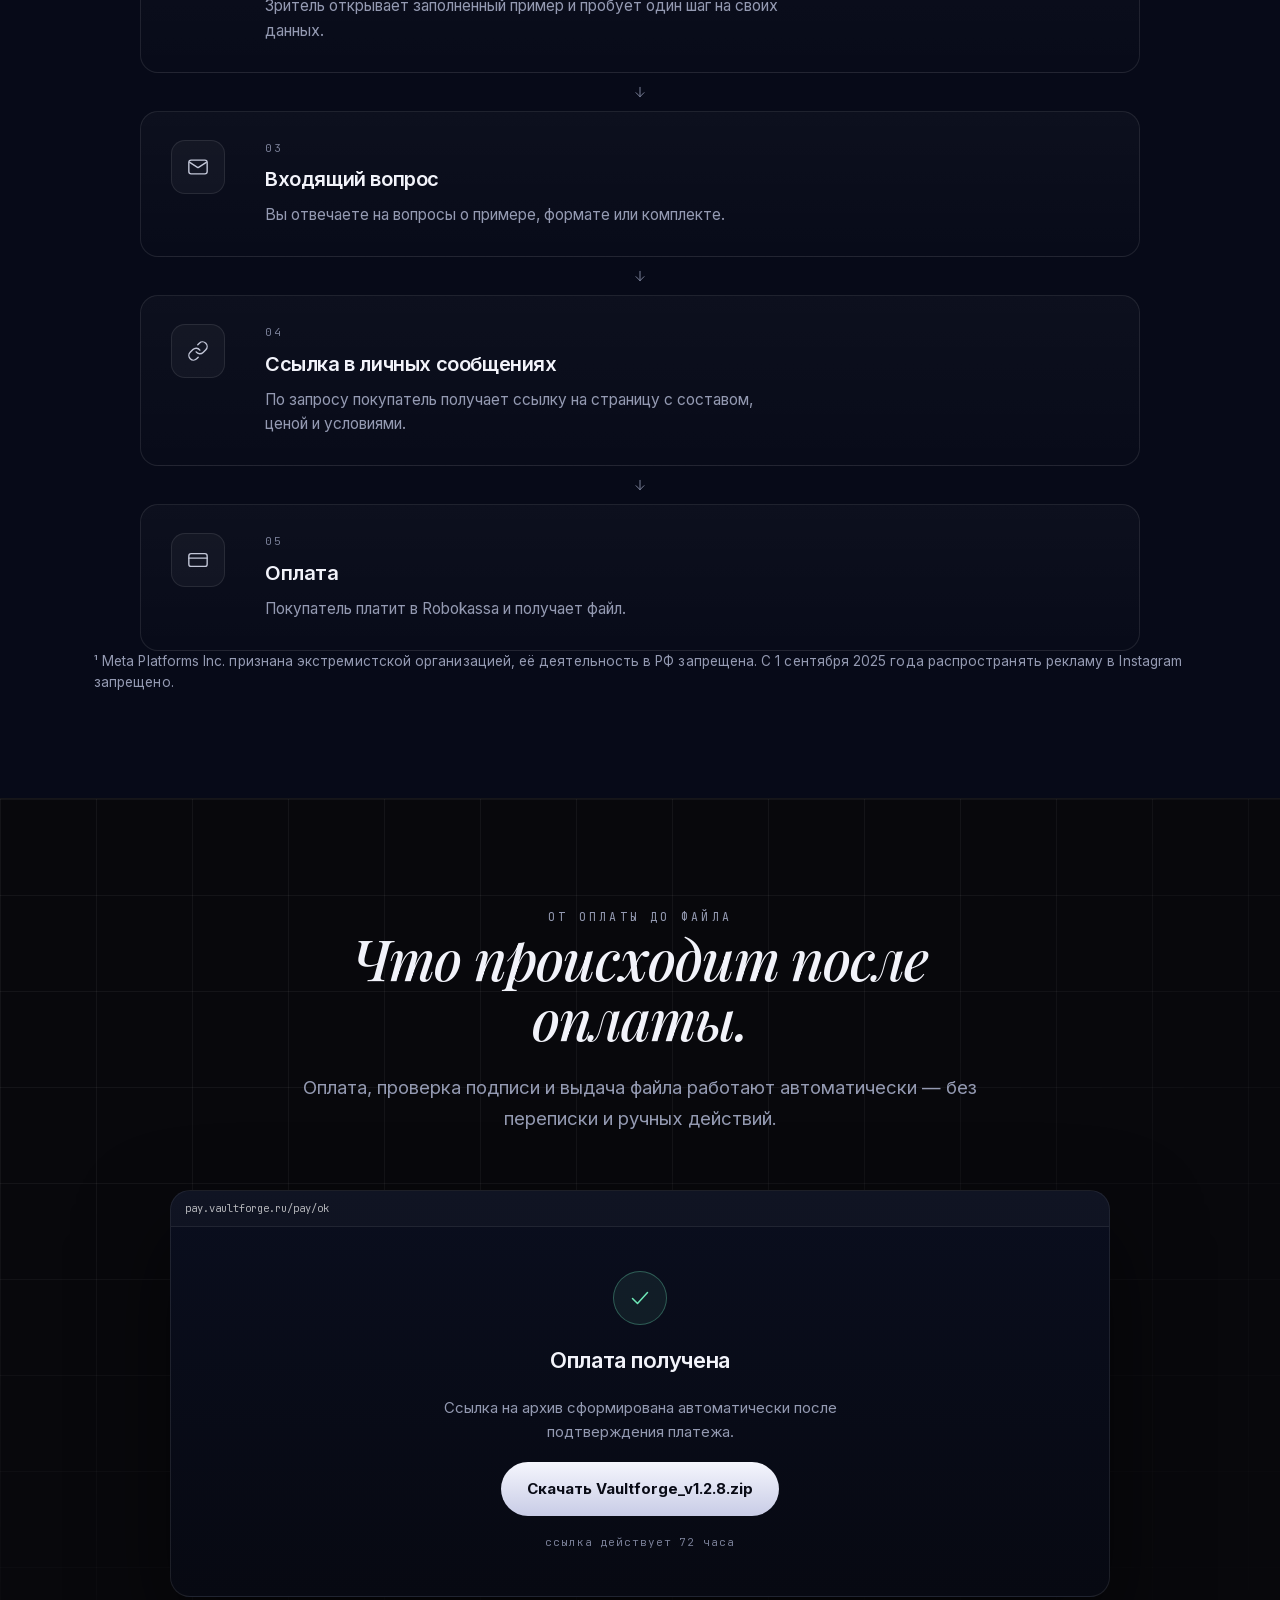
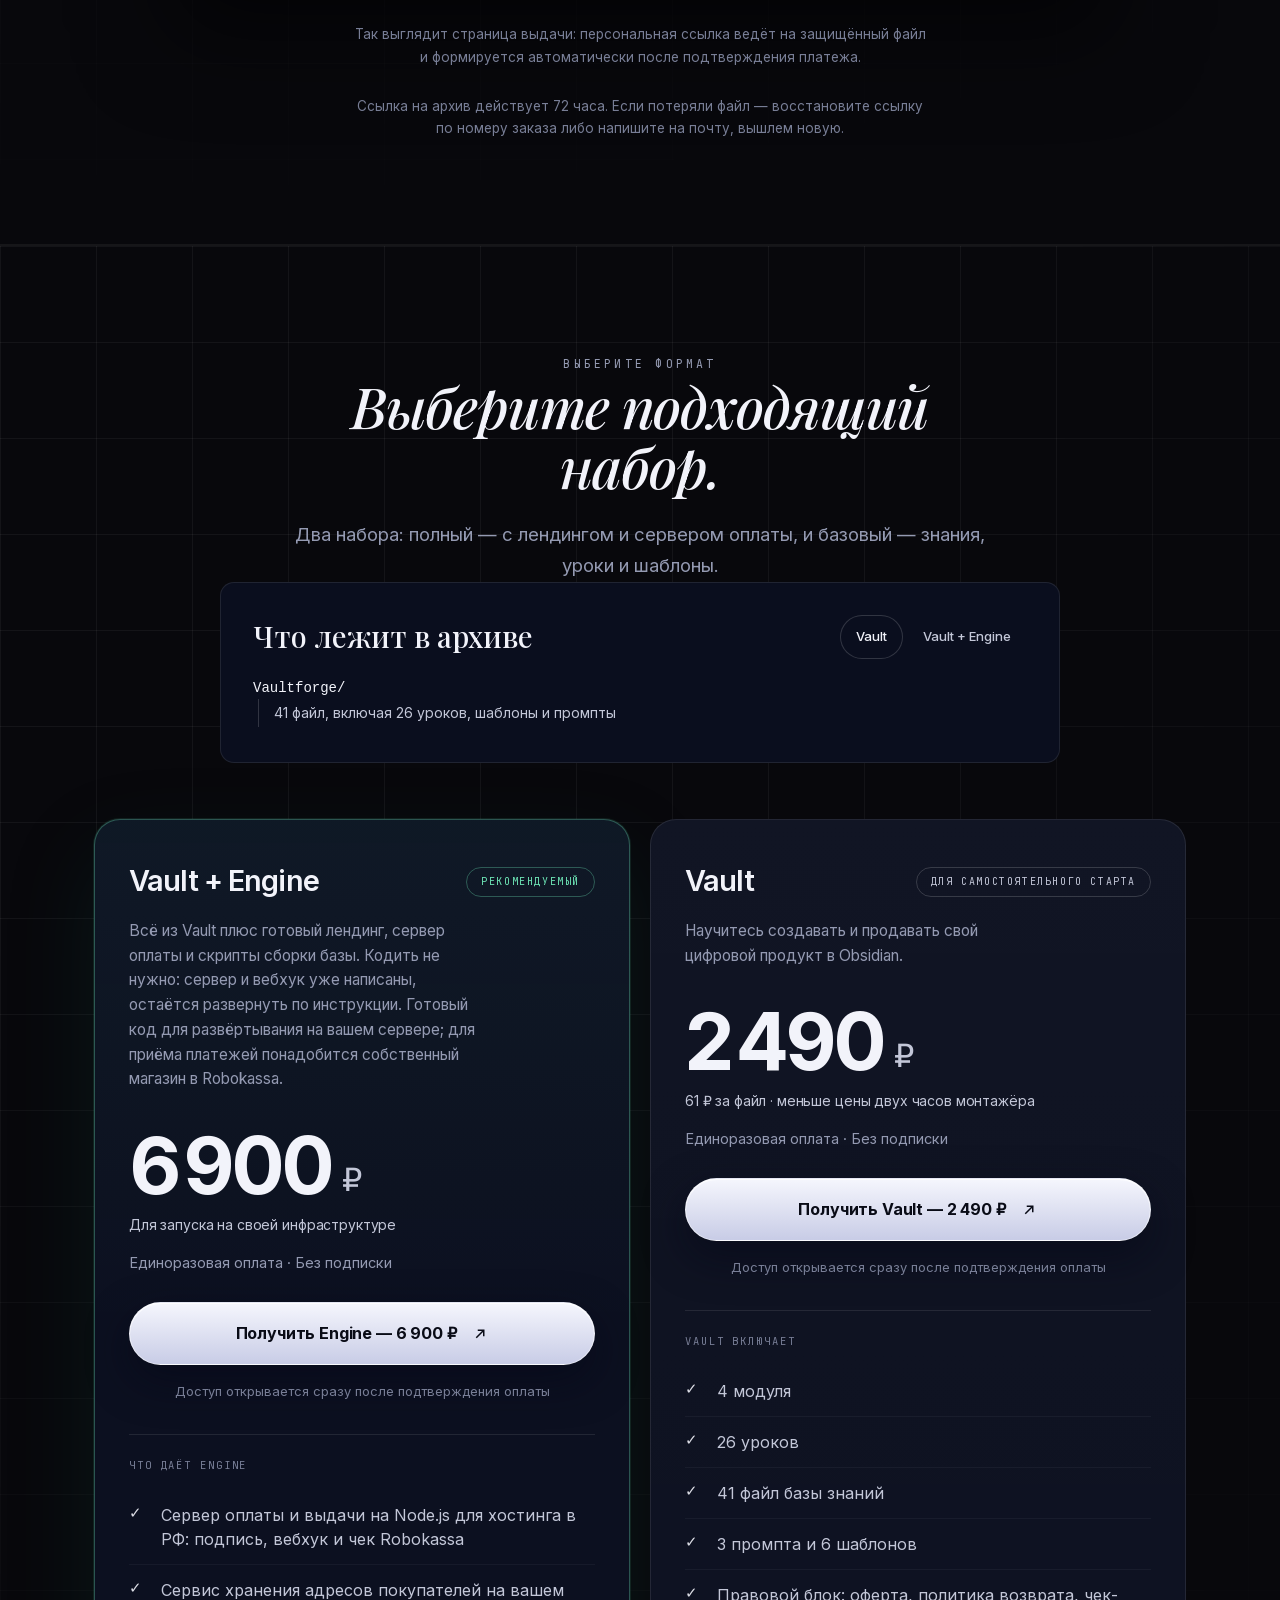
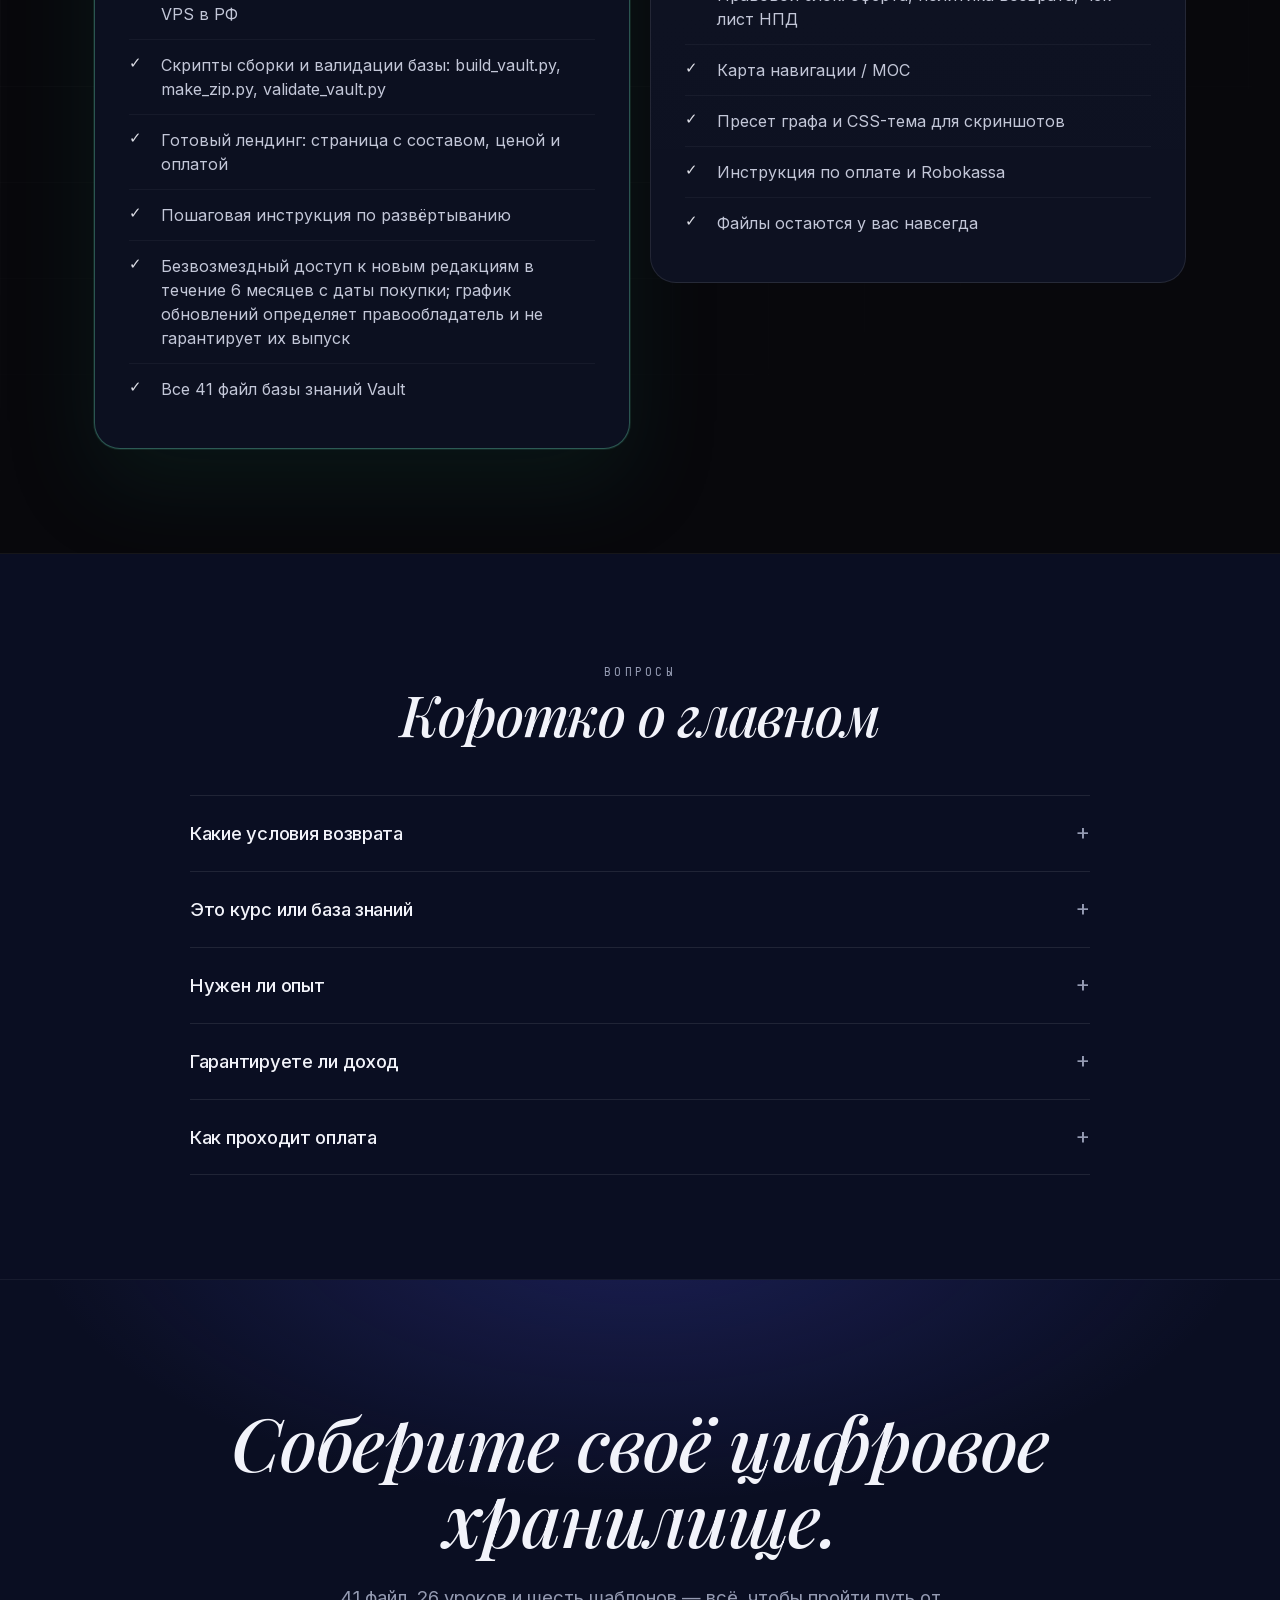
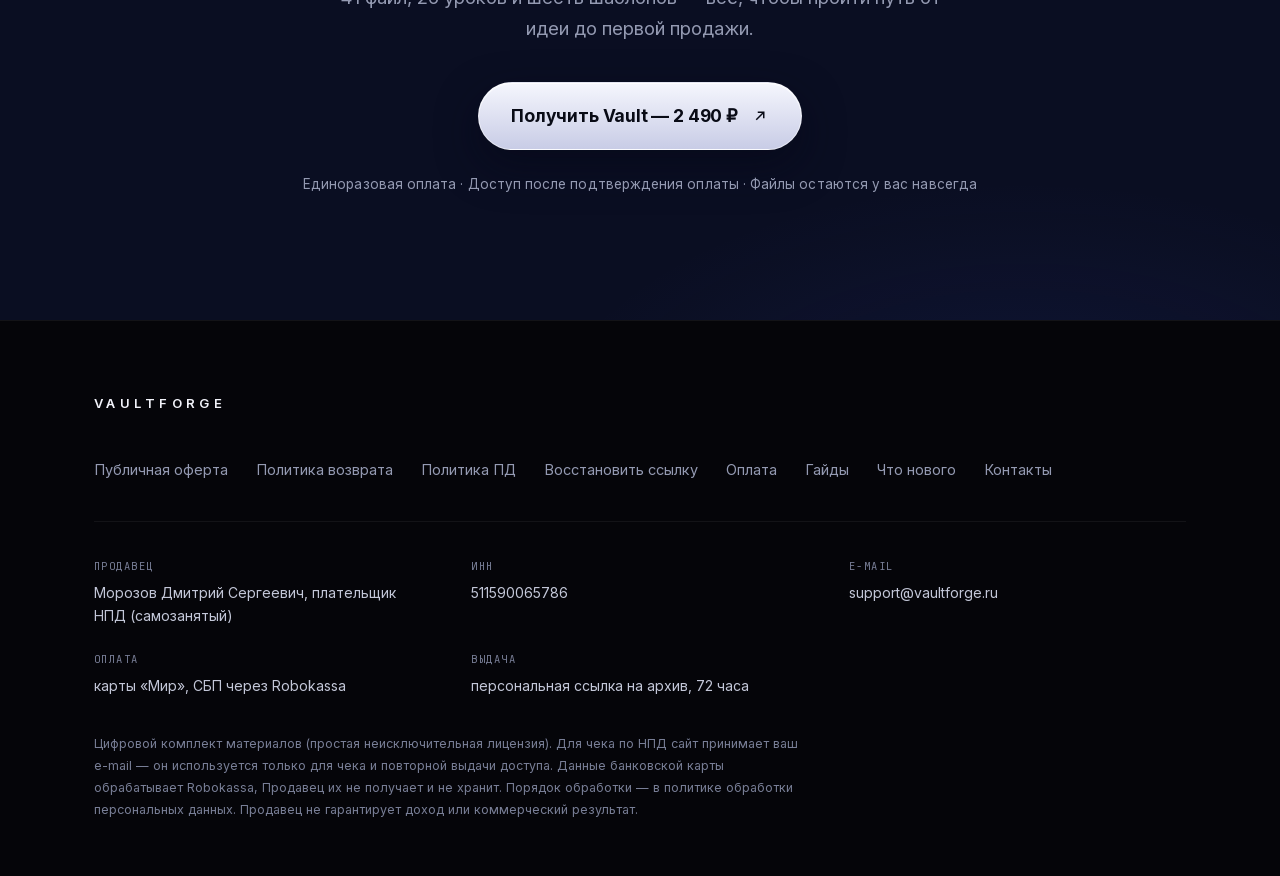
==== commit 6ca6efe3: "Обновить посадочную под старт с Claude или ChatGPT Текст hero и мета, модули и шаги воронки под Reel" ====
--- a/index.html
+++ b/index.html
@@ -4,20 +4,20 @@
 <meta charset="utf-8">
 <meta name="viewport" content="width=device-width, initial-scale=1">
 <title>Vaultforge — система безликих цифровых продуктов</title>
-<meta name="description" content="База знаний в Obsidian: как собрать цифровой продукт, подключить оплату и продавать без лица и блога. 41 файл, 26 уроков, шаблоны и документы.">
+<meta name="description" content="Приложите гайд к чату с Claude или ChatGPT. Пройдите короткое интервью, соберите файлы продукта и подготовьте первый контрольный заказ. 41 файл в Obsidian.">
 <meta name="theme-color" content="#050509">
 <meta property="og:type" content="website">
 <meta property="og:site_name" content="Vaultforge">
 <meta property="og:locale" content="ru_RU">
 <meta property="og:title" content="Vaultforge — система безликих цифровых продуктов">
-<meta property="og:description" content="41 файл в Obsidian: как собрать свой цифровой продукт, подключить оплату и продавать без лица. 26 уроков с чек-листами.">
+<meta property="og:description" content="Гайд Vaultforge для Claude и ChatGPT. Соберите первый цифровой продукт и подготовьте оплату и выдачу.">
 <meta property="og:url" content="https://vaultforge.ru/">
 <meta property="og:image" content="https://vaultforge.ru/assets/vault-preview-og.jpg">
 <meta property="og:image:width" content="1200">
 <meta property="og:image:height" content="693">
 <meta name="twitter:card" content="summary_large_image">
 <meta name="twitter:title" content="Vaultforge — система безликих цифровых продуктов">
-<meta name="twitter:description" content="41 файл в Obsidian: как собрать свой цифровой продукт, подключить оплату и продавать без лица.">
+<meta name="twitter:description" content="Гайд Vaultforge для Claude и ChatGPT. Соберите первый цифровой продукт.">
 <meta name="twitter:image" content="https://vaultforge.ru/assets/vault-preview-og.jpg">
 <link rel="canonical" href="https://vaultforge.ru/">
 <link rel="icon" href="data:image/svg+xml,%3Csvg xmlns='http://www.w3.org/2000/svg' viewBox='0 0 64 64'%3E%3Crect width='64' height='64' rx='14' fill='%2308080C'/%3E%3Ccircle cx='32' cy='33' r='13' fill='%234B50E4'/%3E%3C/svg%3E">
@@ -41,7 +41,7 @@
   "@context": "https://schema.org",
   "@type": "Product",
   "name": "Vaultforge",
-  "description": "База знаний в Obsidian: как собрать цифровой продукт, подключить оплату и продавать без лица и блога. 41 файл, 26 уроков с чек-листами, промпты и шаблоны.",
+  "description": "Приложите гайд к чату с Claude или ChatGPT. Пройдите короткое интервью, соберите файлы продукта и подготовьте первый контрольный заказ. 41 файл в Obsidian.",
   "image": "https://vaultforge.ru/assets/vault-preview-og.jpg",
   "brand": { "@type": "Brand", "name": "Vaultforge" },
   "offers": [
@@ -86,8 +86,8 @@
     <div class="hero-beams" aria-hidden="true"></div>
     <div class="wrap">
       <p class="eyebrow reveal">VAULTFORGE / СИСТЕМА БЕЗЛИКИХ ЦИФРОВЫХ ПРОДУКТОВ</p>
-      <h1 class="display reveal" id="t-hero">Соберите свой цифровой продукт. <em>Продавайте без лица.</em></h1>
-      <p class="lead reveal">41 файл в Obsidian: как собрать хранилище с уроками и шаблонами, подключить приём платежей и продавать в VK и Telegram, не показывая лица.</p>
+      <h1 class="display reveal" id="t-hero">Соберите цифровой продукт. <em>С Claude или ChatGPT.</em></h1>
+      <p class="lead reveal">Приложите гайд к чату с Claude или ChatGPT. Пройдите короткое интервью, соберите файлы продукта и подготовьте первый контрольный заказ.</p>
       <a class="btn-pill reveal" href="checkout.html#plan-vault">Получить Vault — 2 490 ₽
         <svg width="18" height="18" viewBox="0 0 24 24" fill="none" stroke="currentColor" stroke-width="2" aria-hidden="true"><path d="M7 17 17 7M9 7h8v8"/></svg>
       </a>
@@ -198,7 +198,7 @@
         <article class="module-card reveal">
           <span class="num">04 / ТРАФИК</span>
           <h3>Растите без лица</h3>
-          <p>Привлекайте покупателей короткими видео во ВКонтакте и Telegram и личными сообщениями.</p>
+          <p>Адаптируйте короткие видео под Instagram Reels, YouTube Shorts и TikTok. В Telegram дайте демо и ответьте на вопросы.</p>
         </article>
       </div>
 
@@ -232,7 +232,7 @@
       <div class="modules">
         <div class="module-row reveal">
           <div class="module-num">01</div>
-          <p><b class="module-head">Старт за 15 минут</b> — <span class="module-desc">Первый результат: как открыть архив, пройти урок и закрыть первый чек-лист сегодня же.</span></p>
+          <p><b class="module-head">Старт с Claude или ChatGPT</b> — <span class="module-desc">Загрузите один Markdown-файл и начните с вопросов о вашем опыте.</span></p>
         </div>
         <div class="module-row reveal">
           <div class="module-num">02</div>
@@ -269,7 +269,7 @@
           <div class="flow-body">
             <span class="flow-num">01</span>
             <h3 class="flow-title">Короткое видео</h3>
-            <p class="flow-sub">Один 6-секундный луп экрана с графом и стеной текста: VK Клипы, Telegram, YouTube Shorts.</p>
+            <p class="flow-sub">Покажите один полезный приём в Instagram Reels¹, YouTube Shorts и TikTok.</p>
           </div>
         </div>
 
@@ -287,8 +287,8 @@
           </div>
           <div class="flow-body">
             <span class="flow-num">02</span>
-            <h3 class="flow-title">Комментарий «VAULT»</h3>
-            <p class="flow-sub">Зритель пишет кодовое слово под роликом — одно слово, не из ниши.</p>
+            <h3 class="flow-title">Демо в Telegram</h3>
+            <p class="flow-sub">Зритель открывает заполненный пример и пробует один шаг на своих данных.</p>
           </div>
         </div>
 
@@ -307,8 +307,8 @@
           </div>
           <div class="flow-body">
             <span class="flow-num">03</span>
-            <h3 class="flow-title">Автоответ без ссылки</h3>
-            <p class="flow-sub">Бот отвечает кнопкой «Показать как»: одно нажатие вместо набора текста. Ссылка в первом сообщении — сигнал рассылки: площадка ограничивает аккаунт.</p>
+            <h3 class="flow-title">Входящий вопрос</h3>
+            <p class="flow-sub">Вы отвечаете на вопросы о примере, формате или комплекте.</p>
           </div>
         </div>
 
@@ -328,7 +328,7 @@
           <div class="flow-body">
             <span class="flow-num">04</span>
             <h3 class="flow-title">Ссылка в личных сообщениях</h3>
-            <p class="flow-sub">Второе сообщение — мета-хук и ссылка: человек уже видит часть системы в работе.</p>
+            <p class="flow-sub">По запросу покупатель получает ссылку на страницу с составом, ценой и условиями.</p>
           </div>
         </div>
 
@@ -352,6 +352,7 @@
           </div>
         </div>
       </div>
+      <p class="micro">¹ Meta Platforms Inc. признана экстремистской организацией, её деятельность в РФ запрещена. С 1 сентября 2025 года распространять рекламу в Instagram запрещено.</p>
     </div>
   </section>
 
@@ -496,7 +497,7 @@
         </details>
         <details class="faq-item reveal">
           <summary>Нужен ли опыт</summary>
-          <p>Нет. В первом уроке вы выберете тему и запишете черновик оффера. Отведите на это около 15 минут.</p>
+          <p>Нет. Приложите файл быстрого старта к Claude или ChatGPT и ответьте на вопросы о своём опыте. Доступ к выбранному сервису нужен отдельно.</p>
         </details>
         <details class="faq-item reveal">
           <summary>Гарантируете ли доход</summary>
